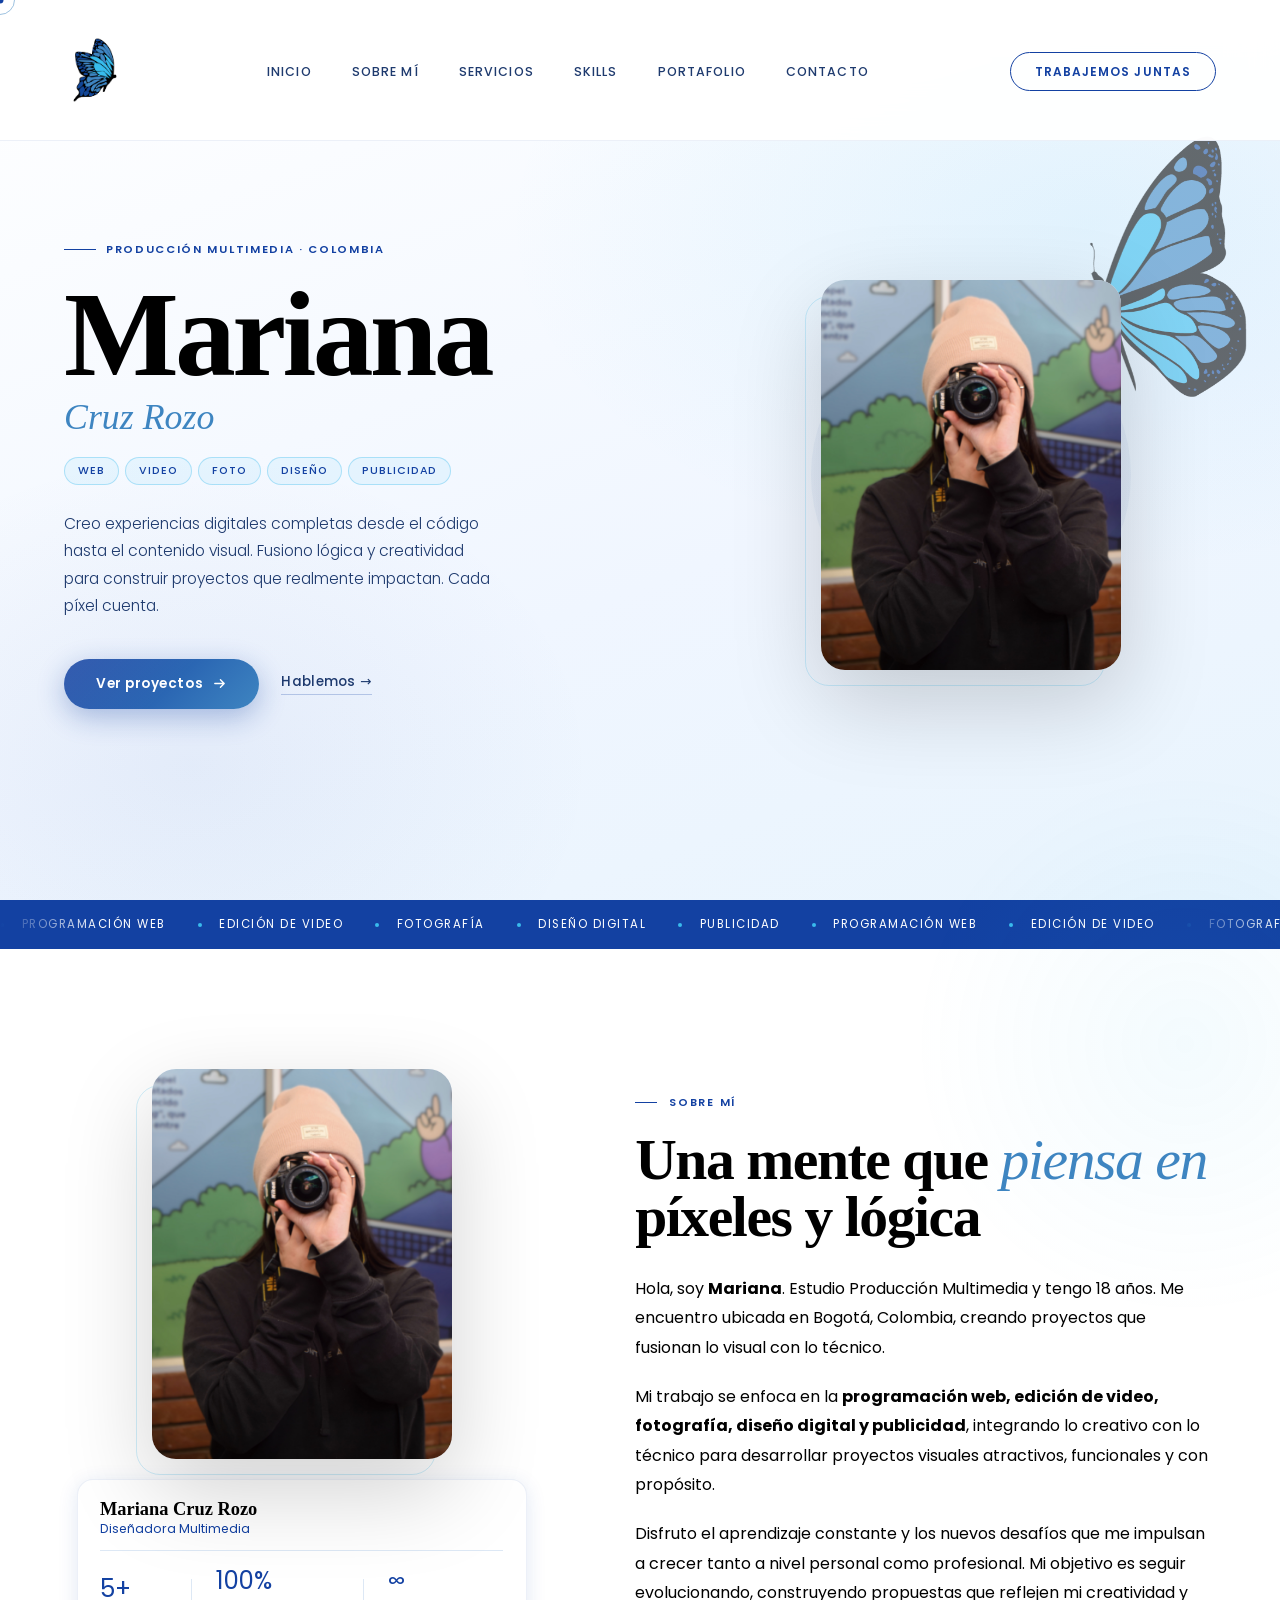
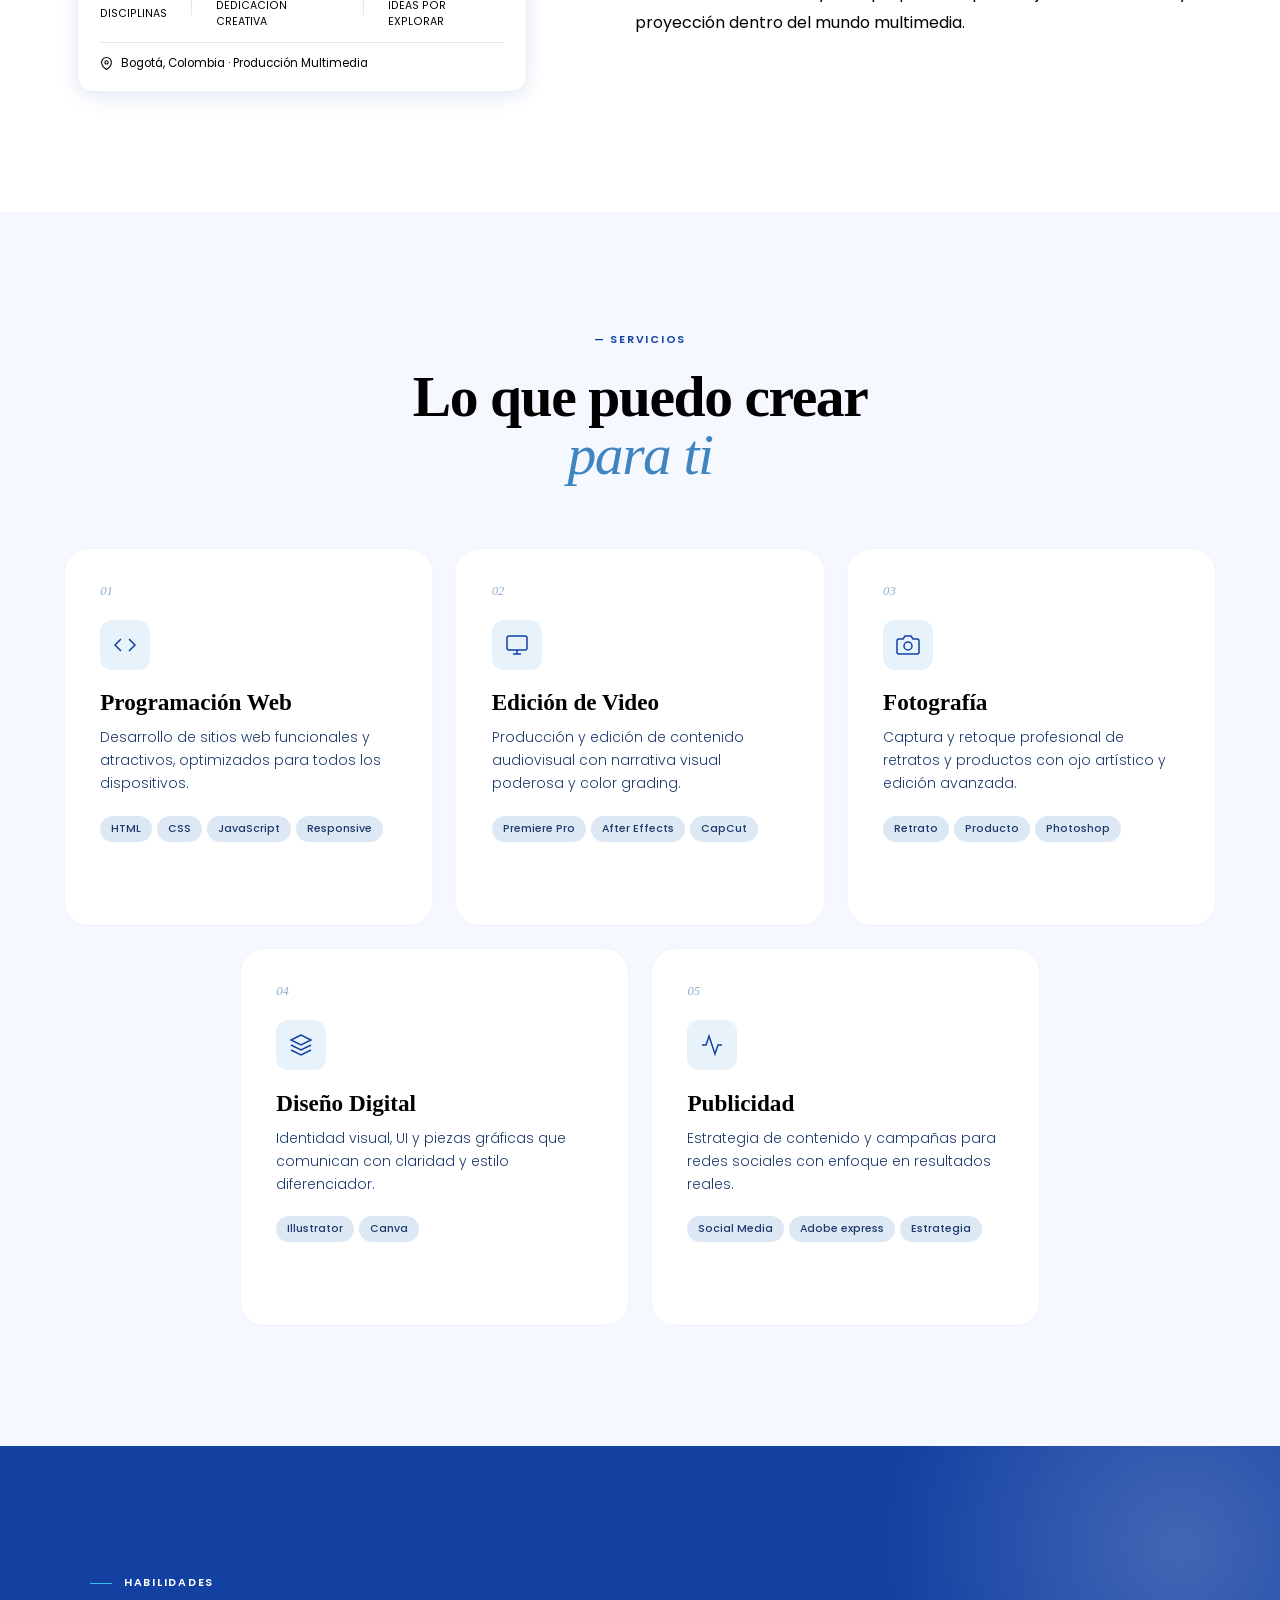
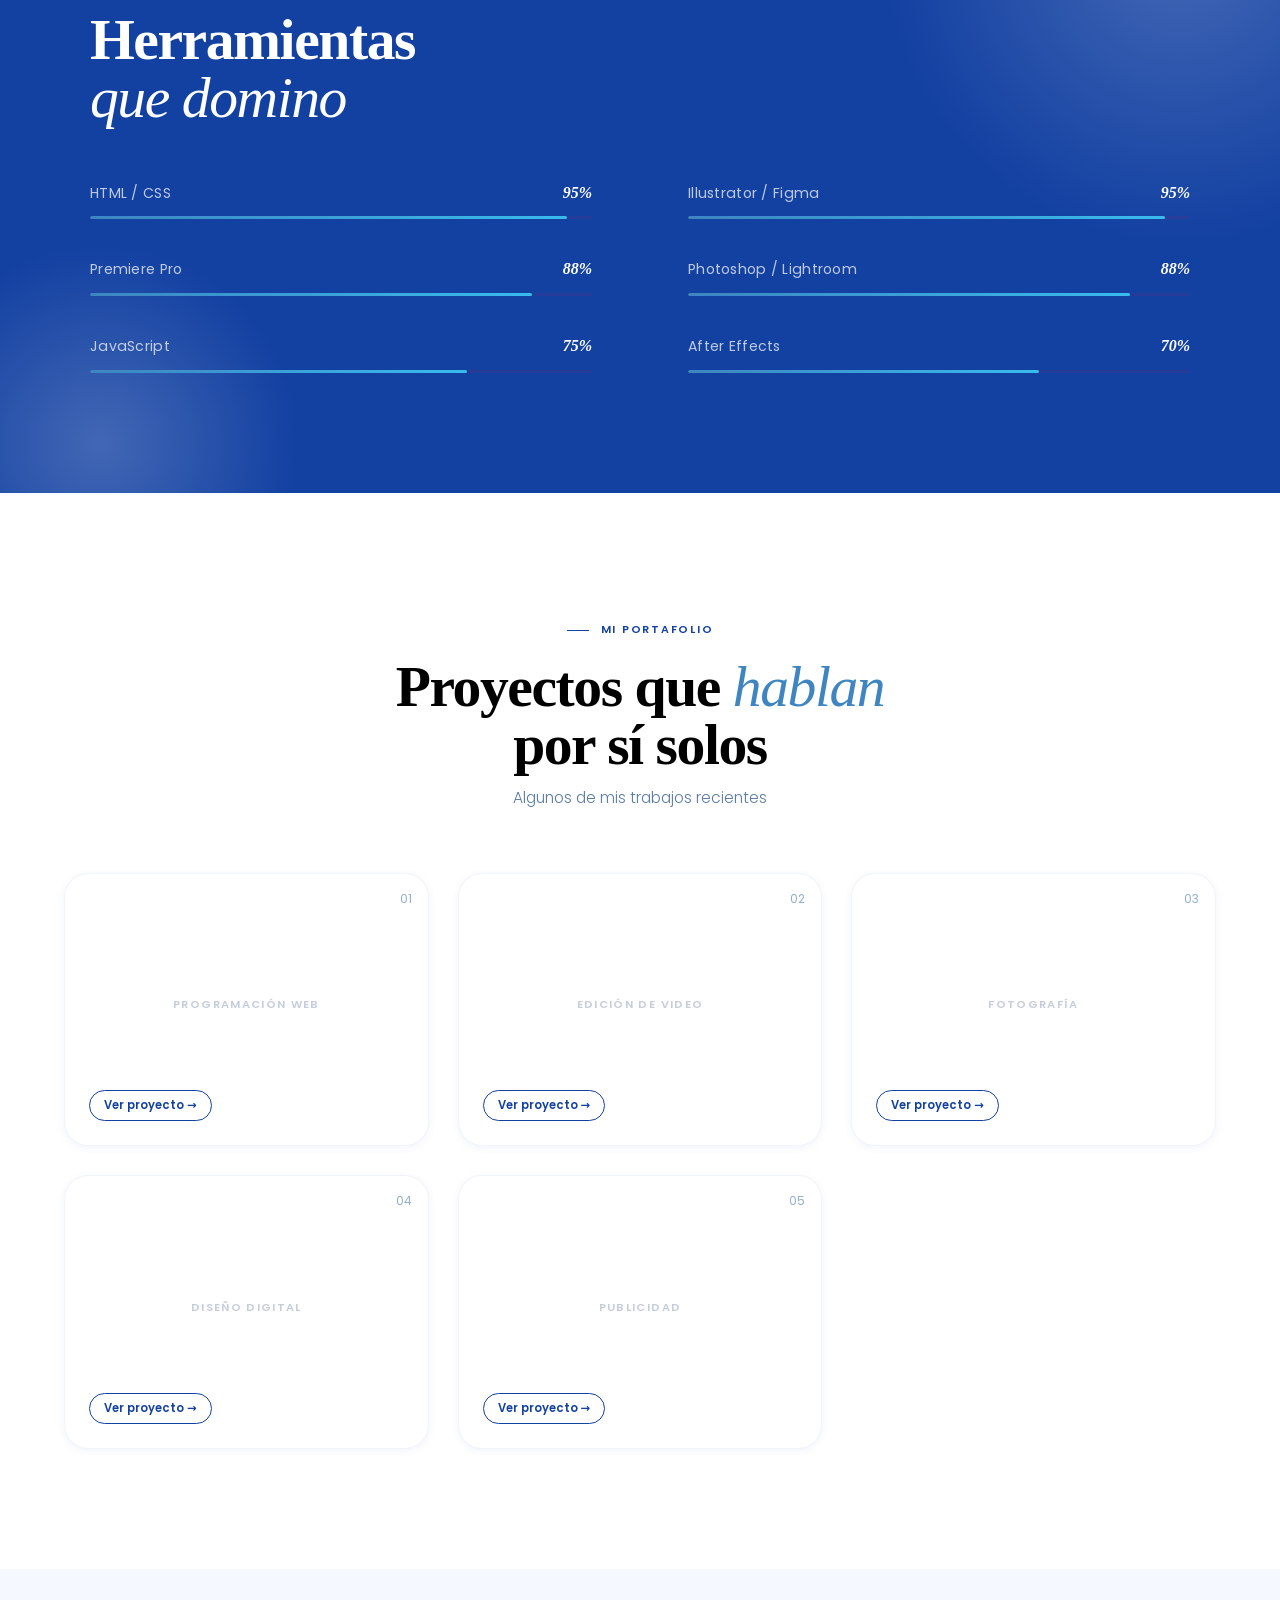
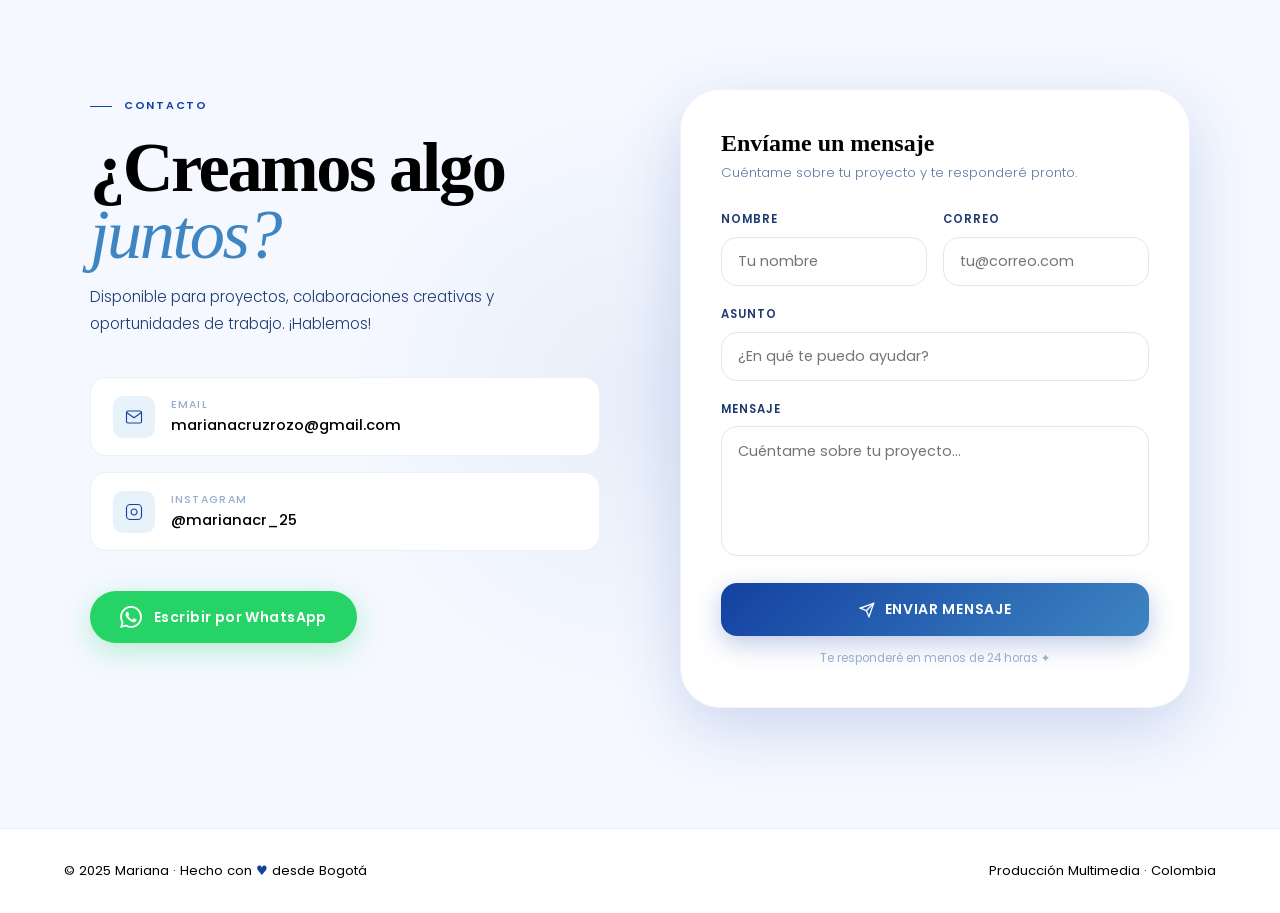
==== index.html @ 56655536 "subir mi codigo de portafolio a github" ====
<!DOCTYPE html>
<html lang="es">

<head>
    <meta charset="UTF-8" />
    <meta name="viewport" content="width=device-width, initial-scale=1.0" />
    <title>Mariana Cruz · Diseñadora Multimedia</title>
    <meta name="description" content="Portafolio profesional de Mariana Cruz — Diseñadora Multimedia en Bogotá." />
    <link
        href="https://fonts.googleapis.com/css2?family=Poppins:ital,wght@0,300;0,400;0,500;0,600;0,700;1,300;1,400&display=swap"
        rel="stylesheet" />
    <link rel="stylesheet" href="style.css">
</head>

<body>

    <div class="cur-dot" id="cursorDot"></div>
    <div class="cur-ring" id="cursorRing"></div>

    <!-- ================================================================
     NAVEGACIÓN
     ================================================================ -->
    <nav class="nav" id="mainNav">
        <img src="img/logo arriba.png" alt="Mariana Cruz" class="logo"
            style=" animation: float 4s ease-in-out infinite;">
        <ul class="nav-links">
            <li><a href="#inicio">Inicio</a></li>
            <li><a href="#sobre">Sobre mí</a></li>
            <li><a href="#servicios">Servicios</a></li>
            <li><a href="#habilidades">Skills</a></li>
            <li><a href="#portafolio">Portafolio</a></li>
            <li><a href="#contacto">Contacto</a></li>
        </ul>
        <div class="nav-cta">
            <a href="#contacto" class="btn-nav">Trabajemos juntas</a>
        </div>
        <div class="nav-hamburger" id="hamburger">
            <span></span><span></span><span></span>
        </div>
    </nav>
    <nav class="nav-mobile" id="navMobile">
        <a href="#inicio" onclick="closeMobile()">Inicio</a>
        <a href="#sobre" onclick="closeMobile()">Sobre mí</a>
        <a href="#servicios" onclick="closeMobile()">Servicios</a>
        <a href="#habilidades" onclick="closeMobile()">Skills</a>
        <a href="#portafolio" onclick="closeMobile()">Portafolio</a>
        <a href="#contacto" onclick="closeMobile()">Contacto</a>
    </nav>

    <!-- ================================================================
     HERO
     ================================================================ -->
    <section class="hero" id="inicio">

        <div class="hero-content">
            <div class="eyebrow">
                <span class="eyebrow-dash"></span>
                <span class="eyebrow-text">Producción Multimedia · Colombia</span>
            </div>
            <h1 class="hero-name">Mariana</h1>
            <span class="hero-name-sub">Cruz Rozo</span>
            <div class="hero-tags">
                <span class="hero-tag">Web</span>
                <span class="hero-tag">Video</span>
                <span class="hero-tag">Foto</span>
                <span class="hero-tag">Diseño</span>
                <span class="hero-tag">Publicidad</span>
            </div>

            <p class="hero-sub">Creo experiencias digitales completas desde el código hasta el contenido visual. Fusiono
                lógica y creatividad para construir proyectos que realmente impactan. Cada píxel
                cuenta.</p>
            <div class="hero-actions">
                <a href="#portafolio" class="btn-primary">
                    Ver proyectos
                    <svg width="15" height="15" viewBox="0 0 16 16" fill="none">
                        <path d="M3 8h10M9 4l4 4-4 4" stroke="currentColor" stroke-width="1.5" stroke-linecap="round"
                            stroke-linejoin="round" />
                    </svg>
                </a>
                <a href="#contacto" class="btn-ghost">Hablemos →</a>
            </div>
        </div>
        <!-- IMAGEN -->
        <div class="about-left">
            <div class="about-img-wrap">

                <div class="about-img-box">
                    <img src="img/Foto perfil.JPG" alt="Mariana Cruz">
                </div>

                <div class="about-img-frame"></div>

            </div>
        </div>

    </section>


    </section>

    <!-- MARQUEE -->
    <div class="mq">
        <div class="mq-track">
            <div class="mq-item"><span class="mq-dot"></span>Programación Web</div>
            <div class="mq-item"><span class="mq-dot"></span>Edición de Video</div>
            <div class="mq-item"><span class="mq-dot"></span>Fotografía</div>
            <div class="mq-item"><span class="mq-dot"></span>Diseño Digital</div>
            <div class="mq-item"><span class="mq-dot"></span>Publicidad</div>
            <div class="mq-item"><span class="mq-dot"></span>Programación Web</div>
            <div class="mq-item"><span class="mq-dot"></span>Edición de Video</div>
            <div class="mq-item"><span class="mq-dot"></span>Fotografía</div>
            <div class="mq-item"><span class="mq-dot"></span>Diseño Digital</div>
            <div class="mq-item"><span class="mq-dot"></span>Publicidad</div>
            <div class="mq-item"><span class="mq-dot"></span>Programación Web</div>
            <div class="mq-item"><span class="mq-dot"></span>Edición de Video</div>
            <div class="mq-item"><span class="mq-dot"></span>Fotografía</div>
            <div class="mq-item"><span class="mq-dot"></span>Diseño Digital</div>
            <div class="mq-item"><span class="mq-dot"></span>Publicidad</div>
        </div>
    </div>

    <!-- ================================================================
     SOBRE MÍ
     ================================================================ -->
    <section class="about" id="sobre">
        <div class="about-grid">
            <!-- Izquierda: imagen + tarjeta info -->
            <div class="about-left reveal">
                <div class="about-img-wrap">
                    <div class="about-img-box">
                        <img src="img/Foto perfil.JPG" alt="Mariana Cruz">
                        <div class="about-img-ph">
                            <svg viewBox="0 0 24 24" fill="none" stroke="#1341A2" stroke-width="1.2" width="36"
                                height="36">
                                <path d="M20 21v-2a4 4 0 0 0-4-4H8a4 4 0 0 0-4 4v2" />
                                <circle cx="12" cy="7" r="4" />
                            </svg>

                        </div>
                    </div>
                    <div class="about-img-frame"></div>
                </div>

                <!-- Info bajo la imagen -->
                <div class="about-img-meta">
                    <div class="about-img-meta-name">Mariana Cruz Rozo</div>
                    <div class="about-img-meta-role">Diseñadora Multimedia</div>

                    <div class="about-img-meta-row">
                        <div class="about-meta-item">
                            <span class="about-meta-num">5+</span>
                            <span class="about-meta-lbl">Disciplinas</span>
                        </div>

                        <div class="about-meta-sep"></div>

                        <div class="about-meta-item">
                            <span class="about-meta-num">100%</span>
                            <span class="about-meta-lbl">dedicacion Creativa</span>
                        </div>

                        <div class="about-meta-sep"></div>

                        <div class="about-meta-item">
                            <span class="about-meta-num">∞</span>
                            <span class="about-meta-lbl">Ideas por explorar</span>
                        </div>
                    </div>

                    <div class="about-location">
                        <svg width="13" height="13" viewBox="0 0 24 24" fill="none" stroke="currentColor"
                            stroke-width="2">
                            <path d="M21 10c0 7-9 13-9 13s-9-6-9-13a9 9 0 0 1 18 0z" />
                            <circle cx="12" cy="10" r="3" />
                        </svg>
                        Bogotá, Colombia · Producción Multimedia
                    </div>
                </div>
            </div>

            <!-- Derecha: texto -->
            <div class="about-right">
                <div class="sec-label reveal">Sobre mí</div>

                <h2 class="sec-title reveal" style="margin-bottom:1.75rem">
                    Una mente que <em>piensa en</em><br /> píxeles y lógica
                </h2>

                <div class="about-text">
                    <p class="reveal reveal-d1">
                        Hola, soy <strong>Mariana</strong>. Estudio Producción Multimedia y tengo 18 años.
                        Me encuentro ubicada en Bogotá, Colombia, creando proyectos que fusionan lo visual con lo
                        técnico.
                    </p>

                    <p class="reveal reveal-d2">
                        Mi trabajo se enfoca en la <strong>programación web, edición de video,
                            fotografía, diseño digital y publicidad</strong>, integrando lo creativo con lo técnico
                        para desarrollar proyectos visuales atractivos, funcionales y con propósito.
                    </p>

                    <p class="reveal reveal-d3">
                        Disfruto el aprendizaje constante y los nuevos desafíos que me impulsan
                        a crecer tanto a nivel personal como profesional. Mi objetivo es seguir evolucionando,
                        construyendo propuestas que reflejen mi creatividad y proyección dentro del mundo multimedia.
                    </p>
                </div>
    </section>
    <!-- ================================================================
     SERVICIOS
     ================================================================ -->
    <section class="services" id="servicios">
        <div class="services-inner">
            <div class="services-header reveal">
                <div class="sec-label">— Servicios</div>
                <h2 class="sec-title">Lo que puedo crear<br /><em>para ti</em></h2>
            </div>
            <div class="services-grid">
                <div class="svc-card reveal">
                    <div class="svc-num">01</div>
                    <div class="svc-icon">
                        <svg width="24" height="24" viewBox="0 0 24 24" fill="none" stroke="currentColor"
                            stroke-width="1.5">
                            <polyline points="16 18 22 12 16 6" />
                            <polyline points="8 6 2 12 8 18" />
                        </svg>
                    </div>
                    <h3>Programación Web</h3>
                    <p>Desarrollo de sitios web funcionales y atractivos, optimizados para todos los dispositivos.</p>
                    <div class="svc-chips"><span class="svc-chip">HTML</span><span class="svc-chip">CSS</span><span
                            class="svc-chip">JavaScript</span><span class="svc-chip">Responsive</span></div>
                    <div class="svc-arrow">→</div>
                </div>
                <div class="svc-card reveal reveal-d1">
                    <div class="svc-num">02</div>
                    <div class="svc-icon">
                        <svg width="24" height="24" viewBox="0 0 24 24" fill="none" stroke="currentColor"
                            stroke-width="1.5">
                            <rect x="2" y="3" width="20" height="14" rx="2" />
                            <path d="M8 21h8M12 17v4" />
                        </svg>
                    </div>
                    <h3>Edición de Video</h3>
                    <p>Producción y edición de contenido audiovisual con narrativa visual poderosa y color grading.</p>
                    <div class="svc-chips"><span class="svc-chip">Premiere Pro</span><span class="svc-chip">After
                            Effects</span><span class="svc-chip">CapCut</span></div>
                    <div class="svc-arrow">→</div>
                </div>
                <div class="svc-card reveal reveal-d2">
                    <div class="svc-num">03</div>
                    <div class="svc-icon">
                        <svg width="24" height="24" viewBox="0 0 24 24" fill="none" stroke="currentColor"
                            stroke-width="1.5">
                            <path
                                d="M23 19a2 2 0 0 1-2 2H3a2 2 0 0 1-2-2V8a2 2 0 0 1 2-2h4l2-3h6l2 3h4a2 2 0 0 1 2 2z" />
                            <circle cx="12" cy="13" r="4" />
                        </svg>
                    </div>
                    <h3>Fotografía</h3>
                    <p>Captura y retoque profesional de retratos y productos con ojo artístico y edición avanzada.</p>
                    <div class="svc-chips"><span class="svc-chip">Retrato</span><span
                            class="svc-chip">Producto</span><span class="svc-chip">Photoshop</span></div>
                    <div class="svc-arrow">→</div>
                </div>
            </div>
            <div class="svc-row2">
                <div class="svc-card reveal">
                    <div class="svc-num">04</div>
                    <div class="svc-icon">
                        <svg width="24" height="24" viewBox="0 0 24 24" fill="none" stroke="currentColor"
                            stroke-width="1.5">
                            <path d="M12 2L2 7l10 5 10-5-10-5zM2 17l10 5 10-5M2 12l10 5 10-5" />
                        </svg>
                    </div>
                    <h3>Diseño Digital</h3>
                    <p>Identidad visual, UI y piezas gráficas que comunican con claridad y estilo diferenciador.</p>
                    <div class="svc-chips"><span class="svc-chip">Illustrator</span><span class="svc-chip">Canva</span>
                    </div>
                    <div class="svc-arrow">→</div>
                </div>
                <div class="svc-card reveal reveal-d1">
                    <div class="svc-num">05</div>
                    <div class="svc-icon">
                        <svg width="24" height="24" viewBox="0 0 24 24" fill="none" stroke="currentColor"
                            stroke-width="1.5">
                            <path d="M22 12h-4l-3 9L9 3l-3 9H2" />
                        </svg>
                    </div>
                    <h3>Publicidad</h3>
                    <p>Estrategia de contenido y campañas para redes sociales con enfoque en resultados reales.</p>
                    <div class="svc-chips"><span class="svc-chip">Social Media</span><span class="svc-chip">Adobe
                            express</span><span class="svc-chip">Estrategia</span></div>
                    <div class="svc-arrow">→</div>
                </div>
            </div>
        </div>
    </section>

    <!-- ================================================================
     HABILIDADES
     ================================================================ -->
    <section class="skills" id="habilidades">
        <div class="skills-inner">
            <div class="sec-label reveal">Habilidades</div>
            <h2 class="sec-title reveal">Herramientas<br /><em>que domino</em></h2>
            <div class="skills-grid">
                <div class="sk-item reveal">
                    <div class="sk-row"><span class="sk-name">HTML / CSS</span><span class="sk-pct">95%</span></div>
                    <div class="sk-bar">
                        <div class="sk-fill" style="--p:95%"></div>
                    </div>
                </div>
                <div class="sk-item reveal reveal-d1">
                    <div class="sk-row"><span class="sk-name">Illustrator / Figma</span><span class="sk-pct">95%</span>
                    </div>
                    <div class="sk-bar">
                        <div class="sk-fill" style="--p:95%"></div>
                    </div>
                </div>
                <div class="sk-item reveal">
                    <div class="sk-row"><span class="sk-name">Premiere Pro</span><span class="sk-pct">88%</span></div>
                    <div class="sk-bar">
                        <div class="sk-fill" style="--p:88%"></div>
                    </div>
                </div>
                <div class="sk-item reveal reveal-d1">
                    <div class="sk-row"><span class="sk-name">Photoshop / Lightroom</span><span
                            class="sk-pct">88%</span></div>
                    <div class="sk-bar">
                        <div class="sk-fill" style="--p:88%"></div>
                    </div>
                </div>
                <div class="sk-item reveal">
                    <div class="sk-row"><span class="sk-name">JavaScript</span><span class="sk-pct">75%</span></div>
                    <div class="sk-bar">
                        <div class="sk-fill" style="--p:75%"></div>
                    </div>
                </div>
                <div class="sk-item reveal reveal-d1">
                    <div class="sk-row"><span class="sk-name">After Effects</span><span class="sk-pct">70%</span></div>
                    <div class="sk-bar">
                        <div class="sk-fill" style="--p:70%"></div>
                    </div>
                </div>
            </div>
        </div>
    </section>

    <!-- ================================================================
     PORTAFOLIO
     ================================================================ -->
    <section class="portfolio" id="portafolio">
        <div class="port-header reveal">
            <div class="sec-label">Mi Portafolio</div>
            <h2 class="sec-title">Proyectos que <em>hablan</em><br />por sí solos</h2>
            <p class="port-subtitle">Algunos de mis trabajos recientes</p>
        </div>



        <div class="port-grid">

            <!-- Proyecto -->
            <div class="proj-card" data-cat="web">
                <div class="proj-bg">
                    <div class="proj-bg-ph" style="background:linear-gradient(135deg,#ffffff)">
                        <span class="proj-cat">Programación Web</span>
                    </div>
                </div>

                <div class="proj-content">

                    <a href="proyecto_1.html" class="proj-btn">Ver proyecto →</a>
                </div>

                <span class="proj-num">01</span>
            </div>

            <!-- Proyecto -->
            <div class="proj-card" data-cat="video">
                <div class="proj-bg">
                    <div class="proj-bg-ph" style="background:linear-gradient(135deg,#ffffff)">
                        <span class="proj-cat">Edición de Video</span>
                    </div>
                </div>

                <div class="proj-content">

                    <a href="proyecto_2.html" class="proj-btn">Ver proyecto →</a>
                </div>

                <span class="proj-num">02</span>
            </div>

            <!-- Proyecto -->
            <div class="proj-card" data-cat="foto">
                <div class="proj-bg">
                    <div class="proj-bg-ph" style="background:linear-gradient(135deg,#ffffff)">
                        <span class="proj-cat">Fotografía</span>
                    </div>
                </div>

                <div class="proj-content">

                    <a href="proyecto_3.html" class="proj-btn">Ver proyecto →</a>
                </div>

                <span class="proj-num">03</span>
            </div>

            <!-- Proyecto -->
            <div class="proj-card" data-cat="diseño">
                <div class="proj-bg">
                    <div class="proj-bg-ph" style="background:linear-gradient(135deg,#ffffff)">
                        <span class="proj-cat">Diseño Digital</span>
                    </div>
                </div>

                <div class="proj-content">

                    <a href="proyecto_4.html" class="proj-btn">Ver proyecto →</a>
                </div>

                <span class="proj-num">04</span>
            </div>

            <!-- Proyecto -->
            <div class="proj-card" data-cat="pub">
                <div class="proj-bg">
                    <div class="proj-bg-ph" style="background:linear-gradient(135deg,#ffffff)">
                        <span class="proj-cat">Publicidad</span>
                    </div>
                </div>

                <div class="proj-content">

                    <a href="proyecto_5.html" class="proj-btn">Ver proyecto →</a>
                </div>

                <span class="proj-num">05</span>
            </div>

        </div>
    </section>

    <!-- ================================================================
     CONTACTO
     ================================================================ -->
    <section class="contact" id="contacto">
        <div class="contact-grid">
            <!-- Izquierda -->
            <div class="contact-left">
                <div class="sec-label reveal"> Contacto</div>
                <h2 class="contact-title reveal">¿Creamos algo<br /><em>juntos?</em></h2>
                <p class="contact-sub reveal">Disponible para proyectos, colaboraciones creativas y
                    oportunidades de trabajo. ¡Hablemos!</p>
                <div class="contact-items reveal">
                    <a href="mailto:marianacruzrozo@email.com" class="c-item">
                        <div class="c-icon">
                            <svg width="18" height="18" viewBox="0 0 24 24" fill="none" stroke="currentColor"
                                stroke-width="1.5">
                                <path d="M4 4h16c1.1 0 2 .9 2 2v12c0 1.1-.9 2-2 2H4c-1.1 0-2-.9-2-2V6c0-1.1.9-2 2-2z" />
                                <polyline points="22,6 12,13 2,6" />
                            </svg>
                        </div>
                        <div>
                            <span class="c-type">Email</span>
                            <span class="c-val">marianacruzrozo@gmail.com</span>
                        </div>
                        <div class="c-arrow">↗</div>
                    </a>
                    <a href="https://instagram.com/marianacr_25" target="_blank" rel="noopener" class="c-item">
                        <div class="c-icon">
                            <svg width="18" height="18" viewBox="0 0 24 24" fill="none" stroke="currentColor"
                                stroke-width="1.5">
                                <rect x="2" y="2" width="20" height="20" rx="5" />
                                <path d="M16 11.37A4 4 0 1 1 12.63 8 4 4 0 0 1 16 11.37z" />
                                <line x1="17.5" y1="6.5" x2="17.51" y2="6.5" />
                            </svg>
                        </div>
                        <div>
                            <span class="c-type">Instagram</span>
                            <span class="c-val">@marianacr_25</span>
                        </div>
                        <div class="c-arrow">↗</div>
                    </a>
                </div>
                <!-- WhatsApp CTA -->
                <a href="https://wa.me/573138049847?text=Hola%20Mariana%2C%20me%20gustar%C3%ADa%20trabajar%20contigo%20%F0%9F%8C%9F"
                    target="_blank" rel="noopener" class="btn-wa reveal">
                    <svg width="22" height="22" viewBox="0 0 24 24" fill="currentColor">
                        <path
                            d="M17.472 14.382c-.297-.149-1.758-.867-2.03-.967-.273-.099-.471-.148-.67.15-.197.297-.767.966-.94 1.164-.173.199-.347.223-.644.075-.297-.15-1.255-.463-2.39-1.475-.883-.788-1.48-1.761-1.653-2.059-.173-.297-.018-.458.13-.606.134-.133.298-.347.446-.52.149-.174.198-.298.298-.497.099-.198.05-.371-.025-.52-.075-.149-.669-1.612-.916-2.207-.242-.579-.487-.5-.669-.51-.173-.008-.371-.01-.57-.01-.198 0-.52.074-.792.372-.272.297-1.04 1.016-1.04 2.479 0 1.462 1.065 2.875 1.213 3.074.149.198 2.096 3.2 5.077 4.487.709.306 1.262.489 1.694.625.712.227 1.36.195 1.871.118.571-.085 1.758-.719 2.006-1.413.248-.694.248-1.289.173-1.413-.074-.124-.272-.198-.57-.347m-5.421 7.403h-.004a9.87 9.87 0 0 1-5.031-1.378l-.361-.214-3.741.982.998-3.648-.235-.374a9.86 9.86 0 0 1-1.51-5.26c.001-5.45 4.436-9.884 9.888-9.884 2.64 0 5.122 1.03 6.988 2.898a9.825 9.825 0 0 1 2.893 6.994c-.003 5.45-4.437 9.884-9.885 9.884m8.413-18.297A11.815 11.815 0 0 0 12.05 0C5.495 0 .16 5.335.157 11.892c0 2.096.547 4.142 1.588 5.945L.057 24l6.305-1.654a11.882 11.882 0 0 0 5.683 1.448h.005c6.554 0 11.89-5.335 11.893-11.893a11.821 11.821 0 0 0-3.48-8.413z" />
                    </svg>
                    Escribir por WhatsApp
                </a>
            </div>

            <!-- Derecha: formulario -->
            <div class="contact-form-wrap reveal reveal-d2">
                <div class="form-title">Envíame un mensaje</div>
                <div class="form-sub">Cuéntame sobre tu proyecto y te responderé pronto.</div>
                <form id="contactForm" onsubmit="handleForm(event)">
                    <div class="form-row">
                        <div class="form-group">
                            <label for="fname">Nombre</label>
                            <input type="text" id="fname" name="nombre" placeholder="Tu nombre" required />
                        </div>
                        <div class="form-group">
                            <label for="femail">Correo</label>
                            <input type="email" id="femail" name="correo" placeholder="tu@correo.com" required />
                        </div>
                    </div>
                    <div class="form-group">
                        <label for="fsubject">Asunto</label>
                        <input type="text" id="fsubject" name="asunto" placeholder="¿En qué te puedo ayudar?" />
                    </div>
                    <div class="form-group">
                        <label for="fmsg">Mensaje</label>
                        <textarea id="fmsg" name="mensaje" placeholder="Cuéntame sobre tu proyecto…"
                            required></textarea>
                    </div>
                    <button type="submit" class="btn-submit">
                        <svg width="16" height="16" viewBox="0 0 24 24" fill="none" stroke="currentColor"
                            stroke-width="2">
                            <line x1="22" y1="2" x2="11" y2="13" />
                            <polygon points="22 2 15 22 11 13 2 9 22 2" />
                        </svg>
                        Enviar mensaje
                    </button>
                    <p class="form-note" id="formNote">Te responderé en menos de 24 horas ✦</p>
                </form>
            </div>
        </div>
    </section>

    <!-- ================================================================
     FOOTER
     ================================================================ -->
    <footer class="footer">
        <p>© 2025 Mariana · Hecho con <span class="heart">♥</span> desde Bogotá</p>
        <p class="footer-note">Producción Multimedia · Colombia</p>
    </footer>


    <!-- ================================================================
     JAVASCRIPT
     ================================================================ -->
    <script>
        /* ── Cursor ── */
        const dot = document.getElementById('cursorDot');
        const ring = document.getElementById('cursorRing');
        document.addEventListener('mousemove', e => {
            dot.style.left = e.clientX + 'px';
            dot.style.top = e.clientY + 'px';
            ring.style.left = e.clientX + 'px';
            ring.style.top = e.clientY + 'px';
        });

        /* ── Nav scroll ── */
        const nav = document.getElementById('mainNav');
        window.addEventListener('scroll', () => {
            nav.classList.toggle('scrolled', window.scrollY > 40);
        });

        /* ── Hamburger ── */
        const hamburger = document.getElementById('hamburger');
        const navMobile = document.getElementById('navMobile');
        hamburger.addEventListener('click', () => {
            hamburger.classList.toggle('open');
            navMobile.classList.toggle('open');
        });
        function closeMobile() {
            hamburger.classList.remove('open');
            navMobile.classList.remove('open');
        }

        /* ── Scroll reveal ── */
        const revealEls = document.querySelectorAll('.reveal');
        const revealObs = new IntersectionObserver(entries => {
            entries.forEach(e => {
                if (e.isIntersecting) { e.target.classList.add('visible'); revealObs.unobserve(e.target); }
            });
        }, { threshold: 0.1, rootMargin: '0px 0px -36px 0px' });
        revealEls.forEach(el => revealObs.observe(el));

        /* ── Filtros portafolio ── */
        document.querySelectorAll('.f-btn').forEach(btn => {
            btn.addEventListener('click', () => {
                document.querySelectorAll('.f-btn').forEach(b => b.classList.remove('active'));
                btn.classList.add('active');
                const filter = btn.dataset.filter;
                document.querySelectorAll('.proj-card').forEach(card => {
                    const show = filter === 'all' || card.dataset.cat === filter;
                    card.style.display = show ? '' : 'none';
                    if (show) {
                        card.style.animation = 'none';
                        void card.offsetWidth;
                        card.style.animation = '';
                    }
                });
            });
        });

        /* ── Modal de proyectos ── */
        const backdrop = document.getElementById('modalBackdrop');
        const modal = document.getElementById('projModal');
        const mClose = document.getElementById('modalClose');
        const mCloseBtn = document.getElementById('modalCloseBtn');

        function openModal(card) {
            document.getElementById('modalCat').textContent = card.dataset.category || '';
            document.getElementById('modalTitle').textContent = card.dataset.title || '';
            document.getElementById('modalDesc').textContent = card.dataset.desc || '';
            // Chips
            const chipsEl = document.getElementById('modalChips');
            chipsEl.innerHTML = '';
            (card.dataset.chips || '').split(',').forEach(chip => {
                const s = document.createElement('span');
                s.className = 'modal-chip';
                s.textContent = chip.trim();
                chipsEl.appendChild(s);
            });
            backdrop.classList.add('open');
            modal.classList.add('open');
            document.body.style.overflow = 'hidden';
        }

        function closeModal() {
            backdrop.classList.remove('open');
            modal.classList.remove('open');
            document.body.style.overflow = '';
        }

        document.querySelectorAll('.proj-btn').forEach(btn => {
            btn.addEventListener('click', e => {
                e.stopPropagation();
                openModal(btn.closest('.proj-card'));
            });
        });
        document.querySelectorAll('.proj-card').forEach(card => {
            card.addEventListener('click', () => openModal(card));
        });
        mClose.addEventListener('click', closeModal);
        mCloseBtn.addEventListener('click', closeModal);
        backdrop.addEventListener('click', closeModal);
        document.addEventListener('keydown', e => { if (e.key === 'Escape') closeModal(); });

        /* ── Formulario ── */
        function handleForm(e) {
            e.preventDefault();
            const note = document.getElementById('formNote');
            const btn = e.target.querySelector('.btn-submit');
            btn.textContent = '¡Enviando…';
            setTimeout(() => {
                btn.textContent = '¡Mensaje enviado! ✓';
                note.textContent = '¡Gracias! Te responderé muy pronto 🎉';
                note.style.color = '#4CAF50';
                e.target.reset();
                setTimeout(() => {
                    btn.innerHTML = '<svg width="16" height="16" viewBox="0 0 24 24" fill="none" stroke="currentColor" stroke-width="2"><line x1="22" y1="2" x2="11" y2="13"/><polygon points="22 2 15 22 11 13 2 9 22 2"/></svg> Enviar mensaje';
                    note.textContent = 'Te responderé en menos de 24 horas ✦';
                    note.style.color = '';
                }, 4000);
            }, 1200);
        }
    </script>
</body>

</html>
---- style.css ----
@font-face {
    font-family: 'Bentoga';
    src: url('https://fonts.cdnfonts.com/css/bentoga') format('truetype');
    font-weight: normal;
    font-style: normal;
}

:root {
    /* ── Nueva paleta azul ── */
    --wine: #1341A2;
    --wine-hover: #3E85C1;
    --wine-light: #3E85C1;
    --wine-pale: #E8F2FB;
    --wine-glow: rgba(19, 65, 162, 0.18);

    --cream: #FFFFFF;
    --off-white: #F5F8FF;
    --sand: #DDE8F5;
    --dark: #000000;
    --slate: #0A1628;
    --mid: #1E3A6E;
    --soft: #5A7BA8;
    --muted: #94AECE;
    --white: #FFFFFF;

    /* Alias semánticos azul */
    --blue-dark: #1341A2;
    --blue-mid: #3E85C1;
    --blue-light: #39BBED;

    --grad-wine: linear-gradient(135deg, #1341A2 0%, #3E85C1 100%);
    --grad-cream: linear-gradient(160deg, #FFFFFF 0%, #F0F6FF 60%, #E8F4FD 100%);

    --sh-xs: 0 2px 8px rgba(19, 65, 162, .06);
    --sh-sm: 0 4px 20px rgba(19, 65, 162, .12);
    --sh-md: 0 10px 40px rgba(19, 65, 162, .16);
    --sh-lg: 0 20px 64px rgba(19, 65, 162, .18);
    --sh-xl: 0 32px 90px rgba(0, 0, 0, .18);

    --r-sm: 8px;
    --r-md: 16px;
    --r-lg: 24px;
    --r-xl: 40px;
    --r-full: 100px;

    --font-display: 'Bentoga', 'Cormorant Garamond', Georgia, serif;
    --font-body: 'Poppins', system-ui, sans-serif;

    --ease: cubic-bezier(.25, .46, .45, .94);
    --spring: cubic-bezier(.34, 1.56, .64, 1);
}

/* ── Reset ── */
*,
*::before,
*::after {
    box-sizing: border-box;
    margin: 0;
    padding: 0
}

html {
    scroll-behavior: smooth;
    font-size: 16px
}

body {
    font-family: var(--font-body);
    background: #FFFFFF;
    color: var(--dark);
    overflow-x: hidden;
    cursor: none
}

a {
    text-decoration: none;
    color: inherit
}

ul {
    list-style: none
}

img {
    max-width: 100%;
    display: block
}

button {
    font-family: var(--font-body);
    cursor: pointer;
    border: none;
    background: none
}

/* ── Custom cursor ── */
.cur-dot {
    width: 7px;
    height: 7px;
    background: var(--wine);
    border-radius: 50%;
    position: fixed;
    top: 0;
    left: 0;
    pointer-events: none;
    z-index: 9999;
    transform: translate(-50%, -50%);
    transition: left .06s linear, top .06s linear
}

.cur-ring {
    width: 30px;
    height: 30px;
    border: 1.5px solid var(--wine-light);
    border-radius: 50%;
    position: fixed;
    top: 0;
    left: 0;
    pointer-events: none;
    z-index: 9998;
    transform: translate(-50%, -50%);
    transition: left .18s var(--ease), top .18s var(--ease), width .3s, height .3s, opacity .3s;
    opacity: .5
}

@media(hover:none) {

    .cur-dot,
    .cur-ring {
        display: none
    }

    body {
        cursor: auto
    }
}

/* ================================================================
   NAVEGACIÓN
   ================================================================ */


/* HOVER */
.about-img-box:hover {
    transform: translateY(-10px) scale(1.02);
}


.nav {
    position: fixed;
    top: 0;
    left: 0;
    right: 0;
    z-index: 200;
    display: flex;
    align-items: center;
    justify-content: space-between;
    padding: 20px 5vw;
    background: rgba(255, 255, 255, .95);
    backdrop-filter: blur(24px);
    -webkit-backdrop-filter: blur(24px);
    border-bottom: 1px solid rgba(19, 65, 162, .08);
    transition: padding .3s var(--ease)
}

.nav.scrolled {
    padding: 13px 5vw;
    box-shadow: var(--sh-xs)
}

.nav-logo {
    font-family: var(--font-display);
    font-size: 1.9rem;
    font-weight: 700;
    letter-spacing: -.02em;
    color: var(--wine);
    line-height: 1
}

.nav-logo span {
    font-weight: 300;
    font-style: italic;
    opacity: .75
}

.nav-links {
    display: flex;
    gap: 2.5rem
}

.nav-links a {
    font-size: .78rem;
    font-weight: 500;
    letter-spacing: .09em;
    text-transform: uppercase;
    color: var(--mid);
    position: relative;
    transition: color .3s
}

.nav-links a::after {
    content: '';
    position: absolute;
    bottom: -4px;
    left: 0;
    right: 0;
    height: 1px;
    background: var(--wine);
    transform: scaleX(0);
    transform-origin: left;
    transition: transform .3s var(--ease)
}

.nav-links a:hover {
    color: var(--wine)
}

.nav-links a:hover::after {
    transform: scaleX(1)
}

.btn-nav {
    font-size: .75rem;
    font-weight: 600;
    letter-spacing: .09em;
    text-transform: uppercase;
    color: var(--wine);
    border: 1.5px solid var(--wine);
    padding: 10px 24px;
    border-radius: var(--r-full);
    transition: background .3s, color .3s, transform .2s var(--spring)
}

.btn-nav:hover {
    background: var(--wine);
    color: white;
    transform: translateY(-2px)
}

.nav-hamburger {
    display: none;
    flex-direction: column;
    gap: 5px;
    cursor: pointer;
    padding: 4px
}

.nav-hamburger span {
    display: block;
    width: 24px;
    height: 1.5px;
    background: var(--wine);
    transition: .3s
}

.nav-hamburger.open span:nth-child(1) {
    transform: rotate(45deg) translate(4.5px, 4.5px)
}

.nav-hamburger.open span:nth-child(2) {
    opacity: 0
}

.nav-hamburger.open span:nth-child(3) {
    transform: rotate(-45deg) translate(4.5px, -4.5px)
}

.nav-mobile {
    display: none;
    position: fixed;
    top: 70px;
    left: 0;
    right: 0;
    background: rgba(250, 248, 245, .97);
    backdrop-filter: blur(24px);
    z-index: 190;
    padding: 20px 5vw 28px;
    flex-direction: column;
    gap: 1.5rem;
    border-bottom: 1px solid rgba(19, 65, 162, .1);
    transform: translateY(-20px);
    opacity: 0;
    transition: transform .3s var(--ease), opacity .3s
}

.nav-mobile.open {
    display: flex;
    transform: translateY(0);
    opacity: 1
}

.nav-mobile a {
    font-size: 1.1rem;
    font-weight: 500;
    color: var(--mid);
    letter-spacing: .04em;
    padding: .5rem 0;
    border-bottom: 1px solid var(--sand)
}

.nav-mobile a:last-child {
    border-bottom: none
}

.nav img {
    height: 100px;
    /* ajusta este valor */
    width: 100;
    /* mantiene proporción */
    object-fit: contain;

}

.logo {
    height: 60px;
    width: auto;
}

/* ================================================================
   HERO
   ================================================================ */

/* MARIPOSA */
/* CONTENEDOR */
.hero .about-img-wrap {
    position: relative;
    z-index: 1;
    overflow: visible;
    /* 👈 IMPORTANTE: evita que se corte */
}

/* IMAGEN PRINCIPAL */
.hero .about-img-wrap img {
    position: relative;
    z-index: 2;
    /* 👈 encima de la mariposa */
}

/* MARIPOSA */
.hero .about-img-wrap::before {
    content: '';
    position: absolute;

    width: 300px;
    /* 👈 tamaño grande */
    height: 300px;

    background: url("img/mariposa_foto.png") no-repeat center/contain;

    top: -180px;
    /* 👈 súbela */
    right: -200px;
    /* 👈 muévela hacia afuera */

    z-index: -1;
    /* 👈 detrás */
    animation: float 4s ease-in-out infinite;
}

/* ANIMACIÓN (por si no la tienes) */
@keyframes float {
    0% {
        transform: translateY(0px);
    }

    50% {
        transform: translateY(-10px);
    }

    100% {
        transform: translateY(0px);
    }
}

.hero {
    min-height: 100vh;
    background: var(--grad-cream);
    display: grid;
    grid-template-columns: 1.1fr .9fr;
    align-items: center;
    gap: 4rem;
    padding: 130px 5vw 80px;
    position: relative;
    overflow: hidden
}

.hero::before {
    content: '';
    position: absolute;
    inset: 0;
    background: radial-gradient(ellipse 65% 55% at 85% 25%, rgba(57, 187, 237, .10) 0%, transparent 70%), radial-gradient(ellipse 45% 50% at 15% 85%, rgba(19, 65, 162, .06) 0%, transparent 70%);
    pointer-events: none
}

.hero-line {
    position: absolute;
    top: 0;
    bottom: 0;
    right: 32%;
    width: 1px;
    background: linear-gradient(to bottom, transparent, rgba(57, 187, 237, .18), transparent);
    pointer-events: none
}

/* Eyebrow */
.eyebrow {
    display: flex;
    align-items: center;
    gap: 10px;
    margin-bottom: 1.4rem;
    animation: slideUp .7s .1s var(--ease) both
}

.eyebrow-dash {
    width: 32px;
    height: 1px;
    background: var(--wine)
}

.eyebrow-text {
    font-size: .7rem;
    font-weight: 600;
    letter-spacing: .15em;
    text-transform: uppercase;
    color: var(--wine)
}

/* Nombre */
.hero-name {
    font-family: var(--font-display);
    font-size: clamp(4.5rem, 9.5vw, 9rem);
    font-weight: 700;
    line-height: .88;
    letter-spacing: -.03em;
    color: #000000;
    margin-bottom: .5rem;
    animation: slideUp .8s .15s var(--ease) both
}

.hero-name-sub {
    font-family: var(--font-display);
    font-size: clamp(1.4rem, 2.8vw, 2.4rem);
    font-weight: 300;
    font-style: italic;
    color: var(--blue-mid);
    display: block;
    margin-bottom: 1.2rem;
    animation: slideUp .8s .22s var(--ease) both
}

/* Tags */
.hero-tags {
    display: flex;
    flex-wrap: wrap;
    gap: 6px;
    margin-bottom: 1.6rem;
    animation: slideUp .8s .28s var(--ease) both
}

.hero-tag {
    font-size: .68rem;
    font-weight: 500;
    letter-spacing: .09em;
    text-transform: uppercase;
    color: var(--blue-dark);
    border: 1px solid rgba(57, 187, 237, .35);
    padding: 5px 13px;
    border-radius: var(--r-full);
    background: rgba(57, 187, 237, .08);
    backdrop-filter: blur(6px);
    transition: background .3s, color .3s, border-color .3s
}

.hero-tag:hover {
    background: var(--wine-pale);
    color: var(--wine);
    border-color: var(--blue-mid)
}

/* Tagline */
.hero-tagline {
    font-family: var(--font-display);
    font-size: clamp(1.4rem, 2.4vw, 2rem);
    font-weight: 400;
    line-height: 1.3;
    color: var(--slate);
    margin-bottom: .9rem;
    animation: slideUp .8s .35s var(--ease) both
}

.hero-tagline em {
    font-style: italic;
    color: var(--blue-mid)
}

.hero-sub {
    font-size: .97rem;
    color: var(--mid);
    line-height: 1.75;
    margin-bottom: 2.5rem;
    max-width: 430px;
    font-weight: 300;
    animation: slideUp .8s .42s var(--ease) both
}

/* Botones */
.hero-actions {
    display: flex;
    align-items: center;
    gap: 1.4rem;
    animation: slideUp .8s .5s var(--ease) both
}

.btn-primary {
    display: inline-flex;
    align-items: center;
    gap: 9px;
    background: var(--grad-wine);
    color: white;
    font-weight: 600;
    font-size: .85rem;
    padding: 15px 32px;
    border-radius: var(--r-full);
    letter-spacing: .04em;
    box-shadow: 0 8px 28px rgba(19, 65, 162, .32);
    transition: transform .3s var(--spring), box-shadow .3s;
    position: relative;
    overflow: hidden
}

.btn-primary::before {
    content: '';
    position: absolute;
    inset: 0;
    background: linear-gradient(135deg, rgba(255, 255, 255, .14) 0%, transparent 55%);
    pointer-events: none
}

.btn-primary:hover {
    transform: translateY(-3px);
    box-shadow: 0 14px 38px rgba(19, 65, 162, .42)
}

.btn-ghost {
    font-size: .85rem;
    font-weight: 500;
    color: var(--mid);
    border-bottom: 1px solid rgba(19, 65, 162, .25);
    padding-bottom: 2px;
    letter-spacing: .02em;
    transition: color .3s, border-color .3s
}

.btn-ghost:hover {
    color: var(--wine);
    border-color: var(--wine)
}

/* Visual card */



.hero-visual:hover .hero-frame-bg {
    transform: translate(5px, 5px)
}



.hero-card:hover {
    transform: translateY(-8px) rotate(-1.5deg);
    box-shadow: 0 48px 110px rgba(19, 65, 162, .28)
}




.hero-card-photo img {
    width: 100%;
    height: 100%;
    object-fit: cover;
    transition: transform .7s var(--ease)
}

.hero-card:hover .hero-card-photo img {
    transform: scale(1.06)
}

.hero-card-photo-ph {
    width: 100%;
    height: 100%;
    display: flex;
    flex-direction: column;
    align-items: center;
    justify-content: center;
    gap: .75rem;
    opacity: .3
}

.hero-card-photo-ph svg {
    width: 40px;
    height: 40px
}

.hero-card-photo-ph span {
    font-size: .7rem;
    letter-spacing: .1em;
    text-transform: uppercase;
    color: var(--mid)
}

.avail-badge {
    position: absolute;
    top: -14px;
    right: -18px;
    background: white;
    border-radius: 12px;
    padding: 8px 13px;
    box-shadow: 0 8px 24px rgba(19, 65, 162, .16);
    border: 1px solid rgba(19, 65, 162, .08);
    z-index: 5;
    animation: floatY 3.5s ease-in-out infinite
}

.avail-in {
    display: flex;
    align-items: center;
    gap: 7px;
    font-size: .7rem;
    font-weight: 600;
    color: var(--wine);
    letter-spacing: .06em;
    text-transform: uppercase
}

.avail-dot {
    width: 7px;
    height: 7px;
    background: #4CAF50;
    border-radius: 50%;
    animation: pulseDot 2s ease-in-out infinite
}

@keyframes floatY {

    0%,
    100% {
        transform: translateY(0) rotate(2deg)
    }

    50% {
        transform: translateY(-7px) rotate(2deg)
    }
}

@keyframes pulseDot {

    0%,
    100% {
        opacity: 1;
        transform: scale(1)
    }

    50% {
        opacity: .5;
        transform: scale(.7)
    }
}

@keyframes slideUp {
    from {
        opacity: 0;
        transform: translateY(28px)
    }

    to {
        opacity: 1;
        transform: translateY(0)
    }
}

@keyframes fadeIn {
    from {
        opacity: 0
    }

    to {
        opacity: 1
    }
}

/* ── Hero image decorative elements ── */
.hero .about-left {
    position: relative;
}

.hero .about-left::before {
    content: '';
    position: absolute;
    width: 320px;
    height: 320px;
    border-radius: 50%;
    background: radial-gradient(circle, rgba(57, 187, 237, .13) 0%, rgba(19, 65, 162, .06) 60%, transparent 100%);
    top: 50%;
    left: 50%;
    transform: translate(-50%, -50%);
    pointer-events: none;
    z-index: 0;
}

.hero .about-img-wrap {
    position: relative;
    z-index: 1;
}

/* ── Blue accent tag on hero image ── */
.hero .about-img-wrap::after {
    position: absolute;
    bottom: -12px;
    right: -12px;
    background: white;
    border: 1px solid rgba(57, 187, 237, .25);
    border-radius: 100px;
    padding: 7px 15px;
    font-size: .68rem;
    font-weight: 600;
    letter-spacing: .08em;
    text-transform: uppercase;
    color: var(--blue-dark);
    box-shadow: 0 6px 20px rgba(19, 65, 162, .12);
    z-index: 2;
    animation: floatY 3.5s ease-in-out infinite;

}

/* ================================================================
   MARQUEE
   ================================================================ */
.mq {
    background: linear-gradient(135deg, #1341A2, #1341A2);
    /* 👈 usa los dos colores */
    padding: 1rem 0;
    position: relative;
    overflow: hidden;
    /* importante */
}

.mq::before,
.mq::after {
    content: '';
    position: absolute;
    top: 0;
    bottom: 0;
    width: 100px;
    pointer-events: none;
}

/* IZQUIERDA */
.mq::before {
    left: 0;
    background: linear-gradient(to right, #1341A2, transparent);
}

/* DERECHA */
.mq::after {
    right: 0;
    background: linear-gradient(to right, #1341A2, transparent);
}

.mq-track {
    display: flex;
    gap: 2rem;
    animation: mq 22s linear infinite;
    white-space: nowrap
}

.mq-item {
    display: flex;
    align-items: center;
    gap: 1.1rem;
    flex-shrink: 0;
    font-size: .72rem;
    font-weight: 400;
    letter-spacing: .13em;
    text-transform: uppercase;
    color: rgb(255, 255, 255)
}

.mq-dot {
    width: 4px;
    height: 4px;
    border-radius: 50%;
    background: var(--blue-light);
    flex-shrink: 0
}

@keyframes mq {
    from {
        transform: translateX(0)
    }

    to {
        transform: translateX(-50%)
    }
}

/* ================================================================
   SECCIONES COMUNES
   ================================================================ */
section {
    position: relative
}

.sec-label {
    display: inline-flex;
    align-items: center;
    gap: .75rem;
    font-size: .68rem;
    font-weight: 600;
    letter-spacing: .16em;
    text-transform: uppercase;
    color: var(--wine);
    margin-bottom: 1.25rem
}

.sec-label::before {
    content: '';
    display: inline-block;
    width: 22px;
    height: 1px;
    background: var(--wine)
}

.sec-title {
    font-family: var(--font-display);
    font-size: clamp(2.2rem, 4.5vw, 3.8rem);
    font-weight: 700;
    line-height: 1.0;
    color: var(--dark);
    letter-spacing: -.025em
}

.sec-title em {
    color: var(--blue-mid);
    font-style: italic;
    font-weight: 300
}

.reveal {
    opacity: 0;
    transform: translateY(32px);
    transition: opacity .7s var(--ease), transform .7s var(--ease)
}

.reveal.visible {
    opacity: 1;
    transform: translateY(0)
}

.reveal-d1 {
    transition-delay: .1s
}

.reveal-d2 {
    transition-delay: .2s
}

.reveal-d3 {
    transition-delay: .3s
}

.reveal-d4 {
    transition-delay: .4s
}

/* ================================================================
   SOBRE MÍ
   ================================================================ */
.about {
    padding: 120px 5vw;
    background: #FFFFFF;
    position: relative;
}

.about::before {
    content: '';
    position: absolute;
    top: -180px;
    right: -180px;
    width: 550px;
    height: 550px;
    border-radius: 50%;
    background: radial-gradient(circle, rgba(57, 187, 237, .06) 0%, transparent 70%);
    pointer-events: none;
}

.about-grid {
    display: grid;
    grid-template-columns: .9fr 1.1fr;
    gap: 6rem;
    align-items: start;
    max-width: 1200px;
    margin: 0 auto;
}

/* 🔥 FIX AQUÍ */
.about-left {
    display: flex;
    flex-direction: column;
    align-items: center;
    /* 👈 centra imagen + cuadro */
    gap: 0;
}

.about-img-wrap {
    position: relative;
    width: 300px;
}

.about-img-box {
    width: 300px;
    height: 390px;
    border-radius: 24px;
    overflow: hidden;
    box-shadow: var(--sh-xl);
    background: linear-gradient(145deg, var(--wine-pale), var(--sand));
    transition: transform .5s var(--ease);
}

.about-img-box:hover {
    transform: translateY(-6px) rotate(1deg);
}

.about-img-box img {
    width: 100%;
    height: 100%;
    object-fit: cover;
    transition: transform .7s var(--ease);
}

.about-img-box:hover img {
    transform: scale(1.05);
}

.about-img-ph {
    width: 100%;
    height: 100%;
    display: flex;
    flex-direction: column;
    align-items: center;
    justify-content: center;
    gap: .75rem;
    opacity: .3;
}

.about-img-frame {
    position: absolute;
    width: 100%;
    height: 100%;
    border: 1.5px solid rgba(57, 187, 237, .22);
    border-radius: 24px;
    top: 16px;
    left: -16px;
    z-index: -1;
}

/* 🔥 TARJETA PERFECTAMENTE ALINEADA */
.about-img-meta {
    width: 450px;
    margin-top: 1.25rem;
    align-self: center;
    background: white;
    border-radius: var(--r-md);
    padding: 1.2rem 1.4rem;
    box-shadow: var(--sh-sm);
    border: 1px solid rgba(19, 65, 162, .08);
}

.about-img-meta-name {
    font-family: var(--font-display);
    font-size: 1.15rem;
    font-weight: 700;
    color: var(--dark);
}

.about-img-meta-role {
    font-size: .78rem;
    color: var(--wine);
    margin-bottom: .75rem;
}

.about-img-meta-row {
    display: flex;
    align-items: center;
    gap: 1.5rem;
    padding-top: .75rem;
    border-top: 1px solid var(--sand);
}

.about-meta-item {
    display: flex;
    flex-direction: column;
}

.about-meta-num {
    font-size: 1.5rem;
    color: var(--wine);
}

.about-meta-lbl {
    font-size: .67rem;
    text-transform: uppercase;
}

.about-meta-sep {
    width: 1px;
    height: 36px;
    background: var(--sand);
}

.about-location {
    display: flex;
    align-items: center;
    gap: .5rem;
    font-size: .73rem;
    margin-top: .75rem;
    padding-top: .75rem;
    border-top: 1px solid var(--sand);
}

/* DERECHA */
.about-right {
    padding-top: 1rem;
}

.about-text p {
    line-height: 1.85;
    margin-bottom: 1.2rem;
}

.about-tags {
    display: flex;
    flex-wrap: wrap;
    gap: .55rem;
    margin-top: 1.8rem;
}

.about-tag {
    font-size: .68rem;
    text-transform: uppercase;
    color: var(--blue-dark);
    background: var(--wine-pale);
    padding: 6px 14px;
    border-radius: var(--r-full);
}

.hero .about-img-wrap {
    position: relative;
    z-index: 1;
    overflow: visible;
    /* 👈 IMPORTANTE: evita que se corte */
}

/* IMAGEN PRINCIPAL */
.about-img-wrap img {
    position: relative;
    z-index: 2;
    /* 👈 encima de la mariposa */
}



/* ================================================================
   SERVICIOS
   ================================================================ */
.services {
    padding: 120px 5vw;
    background: var(--off-white)
}

.services-inner {
    max-width: 1200px;
    margin: 0 auto
}

.services-header {
    text-align: center;
    margin-bottom: 4rem
}

.services-header .sec-label {
    justify-content: center;
    display: flex
}

.services-header .sec-label::before {
    display: none
}

.services-grid {
    display: grid;
    grid-template-columns: repeat(3, 1fr);
    gap: 1.4rem
}

/* Cards — todos mismo color base, hover = vino */
.svc-card {
    background: white;
    border-radius: var(--r-lg);
    padding: 2.2rem;
    border: 1px solid rgba(19, 65, 162, .06);
    transition: transform .38s var(--spring), box-shadow .38s, background .38s, border-color .38s, color .38s;
    position: relative;
    overflow: hidden;
    cursor: default;
    group: true
}

.svc-card::after {
    content: '';
    position: absolute;
    top: 0;
    left: 0;
    right: 0;
    height: 2.5px;
    background: var(--grad-wine);
    transform: scaleX(0);
    transform-origin: left;
    transition: transform .45s var(--ease)
}

.svc-card:hover {
    transform: translateY(-8px);
    box-shadow: var(--sh-md);
    background: var(--grad-wine);
    border-color: transparent
}

.svc-card:hover::after {
    transform: scaleX(0)
}

.svc-num {
    font-family: var(--font-display);
    font-size: .8rem;
    font-style: italic;
    color: var(--muted);
    margin-bottom: 1.3rem;
    transition: color .3s
}

.svc-card:hover .svc-num {
    color: rgba(255, 255, 255, .5)
}

.svc-icon {
    width: 50px;
    height: 50px;
    background: var(--wine-pale);
    border-radius: 12px;
    display: flex;
    align-items: center;
    justify-content: center;
    margin-bottom: 1.3rem;
    color: var(--wine);
    transition: background .3s, color .3s, transform .3s var(--spring)
}

.svc-card:hover .svc-icon {
    background: rgba(255, 255, 255, .15);
    color: white;
    transform: scale(1.08) rotate(-4deg)
}

.svc-card h3 {
    font-family: var(--font-display);
    font-size: 1.45rem;
    font-weight: 700;
    color: var(--dark);
    margin-bottom: .65rem;
    line-height: 1.1;
    transition: color .3s
}

.svc-card:hover h3 {
    color: white
}

.svc-card p {
    font-size: .87rem;
    line-height: 1.65;
    color: var(--mid);
    margin-bottom: 1.3rem;
    font-weight: 300;
    transition: color .3s
}

.svc-card:hover p {
    color: rgba(255, 255, 255, .8)
}

.svc-chips {
    display: flex;
    flex-wrap: wrap;
    gap: 5px;
    margin-bottom: 1.4rem
}

.svc-chip {
    font-size: .67rem;
    font-weight: 500;
    padding: 4px 10px;
    border-radius: var(--r-full);
    background: var(--sand);
    color: var(--mid);
    border: 1px solid transparent;
    transition: background .3s, color .3s, border-color .3s
}

.svc-card:hover .svc-chip {
    background: rgba(255, 255, 255, .12);
    color: rgba(255, 255, 255, .85);
    border-color: rgba(255, 255, 255, .18)
}

.svc-arrow {
    font-size: 1rem;
    color: var(--wine);
    opacity: 0;
    transform: translateX(-10px);
    transition: opacity .3s, transform .3s, color .3s
}

.svc-card:hover .svc-arrow {
    opacity: 1;
    transform: translateX(0);
    color: rgba(255, 255, 255, .8)
}

/* Fila de 2 centrada */
.svc-row2 {
    display: grid;
    grid-template-columns: repeat(2, 1fr);
    gap: 1.4rem;
    margin-top: 1.4rem;
    max-width: 800px;
    margin-left: auto;
    margin-right: auto
}

/* ================================================================
   HABILIDADES
   ================================================================ */
.skills {
    padding: 120px 5vw;
    background: #1341A2;
    position: relative;
    overflow: hidden;
}

.skills::before {
    content: '';
    position: absolute;
    top: -200px;
    right: -200px;
    width: 600px;
    height: 600px;
    border-radius: 50%;
    background: radial-gradient(circle, rgba(255, 255, 255, 0.2) 0%, transparent 70%);
    pointer-events: none
}

.skills::after {
    content: '';
    position: absolute;
    bottom: -150px;
    left: -100px;
    width: 400px;
    height: 400px;
    border-radius: 50%;
    background: radial-gradient(circle, rgba(255, 255, 255, 0.2) 0%, transparent 70%);
    pointer-events: none
}

.skills-inner {
    position: relative;
    z-index: 1;
    max-width: 1100px;
    margin: 0 auto
}

.skills .sec-label {
    color: #ffffff
}

.skills .sec-label::before {
    background: #39BBED
}

.skills .sec-title {
    color: #ffffff;
    margin-bottom: 3.5rem
}

.skills .sec-title em {
    color: #ffffff
}

.skills-grid {
    display: grid;
    grid-template-columns: 1fr 1fr;
    gap: 2.5rem 6rem
}

.sk-row {
    display: flex;
    justify-content: space-between;
    align-items: baseline;
    margin-bottom: .8rem
}

.sk-name {
    font-size: .88rem;
    font-weight: 400;
    color: rgba(255, 255, 255, .72);
    letter-spacing: .02em
}

.sk-pct {
    font-family: var(--font-display);
    font-size: 1rem;
    font-weight: 700;
    color: #ffffff;
    font-style: italic
}

.sk-bar {
    height: 3px;
    background: rgba(255, 0, 0, 0.07);
    border-radius: var(--r-full);
    overflow: hidden
}

.sk-fill {
    height: 100%;
    width: 0;
    border-radius: var(--r-full);
    background: linear-gradient(90deg, var(--wine-light), #39BBED)
}

.sk-item:nth-child(1) .sk-fill {
    animation: barFill 1.8s .1s var(--ease) forwards
}

.sk-item:nth-child(2) .sk-fill {
    animation: barFill 1.8s .2s var(--ease) forwards
}

.sk-item:nth-child(3) .sk-fill {
    animation: barFill 1.8s .3s var(--ease) forwards
}

.sk-item:nth-child(4) .sk-fill {
    animation: barFill 1.8s .4s var(--ease) forwards
}

.sk-item:nth-child(5) .sk-fill {
    animation: barFill 1.8s .5s var(--ease) forwards
}

.sk-item:nth-child(6) .sk-fill {
    animation: barFill 1.8s .6s var(--ease) forwards
}

@keyframes barFill {
    from {
        width: 0
    }

    to {
        width: var(--p)
    }
}

/* ================================================================
   MI PORTAFOLIO
   ================================================================ */
.portfolio {
    padding: 120px 5vw;
    background: white;
}

.port-header {
    text-align: center;
    margin-bottom: 4rem;
}

.port-subtitle {
    font-size: .97rem;
    color: var(--soft);
    margin-top: .75rem;
    font-weight: 300;
}

/* Filtros */
.port-filters {
    display: flex;
    justify-content: center;
    gap: .65rem;
    flex-wrap: wrap;
    margin-bottom: 3.5rem;
}

.f-btn {
    font-size: .7rem;
    font-weight: 500;
    letter-spacing: .08em;
    text-transform: uppercase;
    color: var(--mid);
    background: var(--off-white);
    padding: 8px 20px;
    border-radius: var(--r-full);
    cursor: pointer;
    transition: .3s;
}

.f-btn:hover,
.f-btn.active {
    background: var(--wine);
    color: white;
    transform: translateY(-2px);
}

/* GRID */
.port-grid {
    display: grid;
    grid-template-columns: repeat(3, 1fr);
    gap: 1.8rem;
    max-width: 1200px;
    margin: 0 auto;
}

/* CARD BASE (igual que servicios) */
.proj-card {
    position: relative;
    border-radius: var(--r-lg);
    overflow: hidden;
    aspect-ratio: 4/3;
    background: white;
    border: 1px solid rgba(19, 65, 162, .06);
    box-shadow: var(--sh-xs);
    cursor: pointer;

    transition: transform .38s var(--spring),
        box-shadow .38s,
        background .38s,
        border-color .38s;
}

/* Hover igual que servicios */
.proj-card:hover {
    transform: translateY(-8px);
    box-shadow: var(--sh-md);
    border-color: transparent;
}

/* capa vino elegante */
.proj-card::after {
    content: '';
    position: absolute;
    inset: 0;
    background: var(--grad-wine);
    opacity: 0;
    transition: opacity .35s;
}

.proj-card:hover::after {
    opacity: 1;
}

/* Fondo */
.proj-bg {
    width: 100%;
    height: 100%;
    transition: transform .5s var(--ease);
}

.proj-card:hover .proj-bg {
    transform: scale(1.05) rotate(-1deg);
}

.proj-bg-ph {
    width: 100%;
    height: 100%;
    display: flex;
    align-items: center;
    justify-content: center;
    opacity: .25;
}

.proj-bg-ph span {
    font-size: .7rem;
    text-transform: uppercase;
    color: var(--mid);
}

/* CONTENIDO */
.proj-content {
    position: absolute;
    inset: 0;
    display: flex;
    flex-direction: column;
    justify-content: flex-end;
    padding: 1.5rem;
    z-index: 2;
}

/* categoría */
.proj-cat {
    font-size: .65rem;
    font-weight: 600;
    letter-spacing: .12em;
    text-transform: uppercase;
    color: var(--wine);
    margin-bottom: .6rem;
    transition: color .3s;
}

/* botón */
.proj-btn {
    font-size: .72rem;
    font-weight: 600;
    color: var(--wine);
    border: 1px solid var(--wine);
    padding: 6px 14px;
    border-radius: var(--r-full);
    width: fit-content;
    transition: .3s;
}

/* número */
.proj-num {
    position: absolute;
    top: 1rem;
    right: 1rem;
    font-size: .75rem;
    color: var(--muted);
    z-index: 2;
}

/* HOVER TEXTO BLANCO (CLAVE) */
.proj-card:hover .proj-cat,
.proj-card:hover .proj-btn,
.proj-card:hover .proj-bg-ph span,
.proj-card:hover .proj-num {
    color: white;
}

.proj-card:hover .proj-btn {
    border-color: rgba(255, 255, 255, .4);
    background: rgba(255, 255, 255, .1);
}

/* ================================================================
   MODAL DE PROYECTO
   ================================================================ */
.proj-modal-backdrop {
    position: fixed;
    inset: 0;
    background: rgba(14, 26, 43, .8);
    z-index: 500;
    opacity: 0;
    pointer-events: none;
    transition: opacity .35s var(--ease);
    backdrop-filter: blur(8px)
}

.proj-modal-backdrop.open {
    opacity: 1;
    pointer-events: all
}

.proj-modal {
    position: fixed;
    top: 50%;
    left: 50%;
    transform: translate(-50%, -54%);
    z-index: 501;
    width: min(700px, 92vw);
    max-height: 88vh;
    overflow-y: auto;
    background: white;
    border-radius: var(--r-xl);
    box-shadow: var(--sh-xl);
    opacity: 0;
    pointer-events: none;
    transition: opacity .35s var(--ease), transform .35s var(--ease)
}

.proj-modal.open {
    opacity: 1;
    pointer-events: all;
    transform: translate(-50%, -50%)
}

.modal-img {
    width: 100%;
    aspect-ratio: 16/9;
    background: var(--sand);
    position: relative;
    overflow: hidden;
    border-radius: var(--r-xl) var(--r-xl) 0 0
}

.modal-img img {
    width: 100%;
    height: 100%;
    object-fit: cover
}

.modal-img-ph {
    width: 100%;
    height: 100%;
    display: flex;
    flex-direction: column;
    align-items: center;
    justify-content: center;
    gap: .75rem;
    opacity: .25
}

.modal-img-ph svg {
    width: 44px;
    height: 44px
}

.modal-img-ph span {
    font-size: .72rem;
    letter-spacing: .1em;
    text-transform: uppercase;
    color: var(--mid)
}

.modal-body {
    padding: 2rem 2.5rem 2.5rem
}

.modal-cat {
    font-size: .67rem;
    font-weight: 600;
    letter-spacing: .12em;
    text-transform: uppercase;
    color: var(--wine);
    margin-bottom: .5rem;
    display: block
}

.modal-title {
    font-family: var(--font-display);
    font-size: 2rem;
    font-weight: 700;
    color: var(--dark);
    margin-bottom: 1rem;
    line-height: 1.05
}

.modal-desc {
    font-size: .93rem;
    line-height: 1.8;
    color: var(--mid);
    font-weight: 300;
    margin-bottom: 1.5rem
}

.modal-chips {
    display: flex;
    flex-wrap: wrap;
    gap: 6px;
    margin-bottom: 1.75rem
}

.modal-chip {
    font-size: .67rem;
    font-weight: 500;
    padding: 5px 12px;
    border-radius: var(--r-full);
    background: var(--wine-pale);
    color: var(--wine);
    border: 1px solid rgba(19, 65, 162, .12)
}

.modal-close {
    position: absolute;
    top: 1.25rem;
    right: 1.25rem;
    width: 36px;
    height: 36px;
    background: rgba(14, 26, 43, .5);
    border-radius: 50%;
    display: flex;
    align-items: center;
    justify-content: center;
    cursor: pointer;
    transition: background .3s, transform .2s;
    z-index: 3;
    color: white
}

.modal-close:hover {
    background: rgba(14, 26, 43, .85);
    transform: rotate(90deg)
}

.modal-footer {
    display: flex;
    align-items: center;
    gap: 1rem
}

.btn-modal-primary {
    display: inline-flex;
    align-items: center;
    gap: 8px;
    background: var(--grad-wine);
    color: white;
    font-weight: 600;
    font-size: .82rem;
    padding: 12px 28px;
    border-radius: var(--r-full);
    letter-spacing: .04em;
    box-shadow: 0 6px 22px rgba(19, 65, 162, .28);
    transition: transform .3s var(--spring), box-shadow .3s
}

.btn-modal-primary:hover {
    transform: translateY(-2px);
    box-shadow: 0 12px 32px rgba(19, 65, 162, .38)
}

.btn-modal-ghost {
    font-size: .82rem;
    font-weight: 500;
    color: var(--mid);
    border-bottom: 1px solid rgba(19, 65, 162, .2);
    padding-bottom: 2px;
    transition: color .3s, border-color .3s
}

.btn-modal-ghost:hover {
    color: var(--wine);
    border-color: var(--wine)
}

/* ================================================================
   CONTACTO
   ================================================================ */
.contact {
    padding: 120px 5vw;
    background: var(--off-white);
    position: relative;
    overflow: hidden
}

.contact::before {
    content: '';
    position: absolute;
    width: 600px;
    height: 600px;
    border-radius: 50%;
    background: radial-gradient(circle, rgba(19, 65, 162, .06) 0%, transparent 70%);
    top: 50%;
    left: 50%;
    transform: translate(-50%, -50%);
    pointer-events: none
}

.contact-grid {
    display: grid;
    grid-template-columns: 1fr 1fr;
    gap: 5rem;
    align-items: start;
    max-width: 1100px;
    margin: 0 auto;
    position: relative;
    z-index: 1
}

/* Columna izquierda */
.contact-left {}

.contact-title {
    font-family: var(--font-display);
    font-size: clamp(2.8rem, 5.5vw, 4.5rem);
    font-weight: 700;
    line-height: .95;
    color: var(--dark);
    letter-spacing: -.035em;
    margin-bottom: 1rem
}

.contact-title em {
    color: var(--wine-light);
    font-style: italic;
    font-weight: 300
}

.contact-sub {
    font-size: .95rem;
    color: var(--mid);
    line-height: 1.75;
    margin-bottom: 2.5rem;
    font-weight: 300
}

.contact-items {
    display: flex;
    flex-direction: column;
    gap: 1rem;
    margin-bottom: 2.5rem
}

.c-item {
    display: flex;
    align-items: center;
    gap: 1rem;
    background: white;
    border: 1px solid rgba(19, 65, 162, .08);
    border-radius: var(--r-md);
    padding: 1.1rem 1.35rem;
    transition: transform .3s var(--spring), box-shadow .3s, border-color .3s
}

.c-item:hover {
    transform: translateY(-3px);
    box-shadow: var(--sh-sm);
    border-color: rgba(19, 65, 162, .2)
}

.c-icon {
    width: 42px;
    height: 42px;
    background: var(--wine-pale);
    border-radius: 10px;
    display: flex;
    align-items: center;
    justify-content: center;
    color: var(--wine);
    flex-shrink: 0;
    transition: background .3s, color .3s
}

.c-item:hover .c-icon {
    background: var(--wine);
    color: white
}

.c-type {
    display: block;
    font-size: .67rem;
    text-transform: uppercase;
    letter-spacing: .12em;
    color: var(--muted);
    margin-bottom: 2px;
    font-weight: 500
}

.c-val {
    display: block;
    font-size: .92rem;
    font-weight: 500;
    color: var(--dark)
}

.c-arrow {
    margin-left: auto;
    font-size: 1rem;
    color: var(--wine);
    opacity: 0;
    transform: translate(-4px, 4px);
    transition: opacity .3s, transform .3s
}

.c-item:hover .c-arrow {
    opacity: 1;
    transform: translate(0, 0)
}

/* WhatsApp CTA */
.btn-wa {
    display: inline-flex;
    align-items: center;
    gap: 12px;
    background: #25D366;
    color: white;
    font-weight: 600;
    font-size: .88rem;
    padding: 15px 30px;
    border-radius: var(--r-full);
    box-shadow: 0 8px 28px rgba(37, 211, 102, .3);
    transition: transform .3s var(--spring), box-shadow .3s;
    letter-spacing: .03em
}

.btn-wa:hover {
    transform: translateY(-3px) scale(1.02);
    box-shadow: 0 14px 40px rgba(37, 211, 102, .42)
}

.btn-wa svg {
    flex-shrink: 0;
    transition: transform .3s var(--spring)
}

.btn-wa:hover svg {
    transform: scale(1.15) rotate(-5deg)
}

/* Columna derecha: formulario */
.contact-form-wrap {
    background: white;
    border-radius: var(--r-xl);
    padding: 2.5rem;
    box-shadow: var(--sh-lg);
    border: 1px solid rgba(19, 65, 162, .06)
}

.form-title {
    font-family: var(--font-display);
    font-size: 1.5rem;
    font-weight: 700;
    color: var(--dark);
    margin-bottom: .4rem
}

.form-sub {
    font-size: .83rem;
    color: var(--soft);
    margin-bottom: 1.75rem;
    font-weight: 300
}

.form-group {
    margin-bottom: 1.25rem
}

.form-row {
    display: grid;
    grid-template-columns: 1fr 1fr;
    gap: 1rem
}

.form-group label {
    display: block;
    font-size: .72rem;
    font-weight: 600;
    letter-spacing: .08em;
    text-transform: uppercase;
    color: var(--mid);
    margin-bottom: .55rem
}

.form-group input,
.form-group textarea {
    width: 100%;
    font-family: var(--font-body);
    font-size: .9rem;
    font-weight: 400;
    color: var(--dark);
    background: var(--cream);
    border: 1.5px solid var(--sand);
    border-radius: var(--r-md);
    padding: 13px 16px;
    transition: border-color .3s, box-shadow .3s;
    outline: none;
    resize: none
}

.form-group input:focus,
.form-group textarea:focus {
    border-color: var(--wine);
    box-shadow: 0 0 0 3px rgba(19, 65, 162, .1)
}

.form-group textarea {
    min-height: 130px;
    line-height: 1.6
}

.btn-submit {
    width: 100%;
    display: flex;
    align-items: center;
    justify-content: center;
    gap: 10px;
    background: var(--grad-wine);
    color: white;
    font-family: var(--font-body);
    font-weight: 600;
    font-size: .88rem;
    padding: 16px;
    border-radius: var(--r-md);
    letter-spacing: .05em;
    text-transform: uppercase;
    box-shadow: 0 8px 26px rgba(19, 65, 162, .28);
    transition: transform .3s var(--spring), box-shadow .3s;
    cursor: pointer
}

.btn-submit:hover {
    transform: translateY(-2px);
    box-shadow: 0 14px 36px rgba(19, 65, 162, .38)
}

.form-note {
    font-size: .72rem;
    color: var(--muted);
    text-align: center;
    margin-top: .85rem;
    line-height: 1.5
}

/* ================================================================
   FOOTER
   ================================================================ */
.footer {
    padding: 2rem 5vw;
    background: var(--cream);
    border-top: 1px solid rgba(19, 65, 162, 0.08);
    display: flex;
    justify-content: space-between;
    align-items: center;
    font-size: 0.82rem;
    color: var(--text-light);
}

.heart {
    color: var(--wine);
}

/* ================================================================
   RESPONSIVE
   ================================================================ */
@media(max-width:1100px) {
    .hero {
        grid-template-columns: 1fr 1fr;
        gap: 2.5rem
    }

    .hero-card {
        width: 260px;
        height: 340px
    }

    .hero-frame-bg {
        width: 260px;
        height: 340px
    }

    .about-grid {
        grid-template-columns: 1fr;
        gap: 3.5rem
    }

    .about-left {
        align-items: center
    }

    .about-img-wrap {
        align-self: auto
    }

    .services-grid {
        grid-template-columns: repeat(2, 1fr)
    }

    .skills-grid {
        grid-template-columns: 1fr
    }

    .contact-grid {
        grid-template-columns: 1fr;
        gap: 3rem
    }
}

@media(max-width:900px) {
    .port-grid {
        grid-template-columns: repeat(2, 1fr)
    }
}

@media(max-width:768px) {

    .nav-links,
    .nav-cta {
        display: none
    }

    .nav-hamburger {
        display: flex
    }

    .hero {
        grid-template-columns: 1fr;
        padding: 130px 6vw 70px;
        text-align: center
    }

    .hero-line {
        display: none
    }

    .hero-visual {
        display: none
    }

    .hero-actions,
    .hero-tags,
    .eyebrow {
        justify-content: center;
        display: flex
    }

    .hero-sub {
        margin-left: auto;
        margin-right: auto
    }

    .services-grid,
    .svc-row2 {
        grid-template-columns: 1fr
    }

    .about,
    .services,
    .skills,
    .portfolio,
    .contact {
        padding: 90px 6vw
    }

    .footer {
        flex-direction: column;
        gap: .5rem;
        text-align: center
    }

    .sec-title {
        font-size: 2rem
    }

    .form-row {
        grid-template-columns: 1fr
    }
}

@media(max-width:640px) {
    .port-grid {
        grid-template-columns: 1fr
    }

    .proj-card {
        aspect-ratio: 16/10
    }

    .proj-overlay {
        background: linear-gradient(0deg, rgba(14, 26, 43, .82) 0%, transparent 60%);
        opacity: 1
    }

    .proj-cat,
    .proj-title,
    .proj-btn {
        transform: translateY(0)
    }

    .proj-desc {
        display: none
    }
}

@media(max-width:480px) {
    :root {
        font-size: 15px
    }

    .hero-name {
        font-size: 4rem
    }

    .about-img-box {
        width: 260px;
        height: 340px
    }

    .about-img-wrap {
        width: 260px
    }

    .about-img-meta {
        width: 260px
    }
}
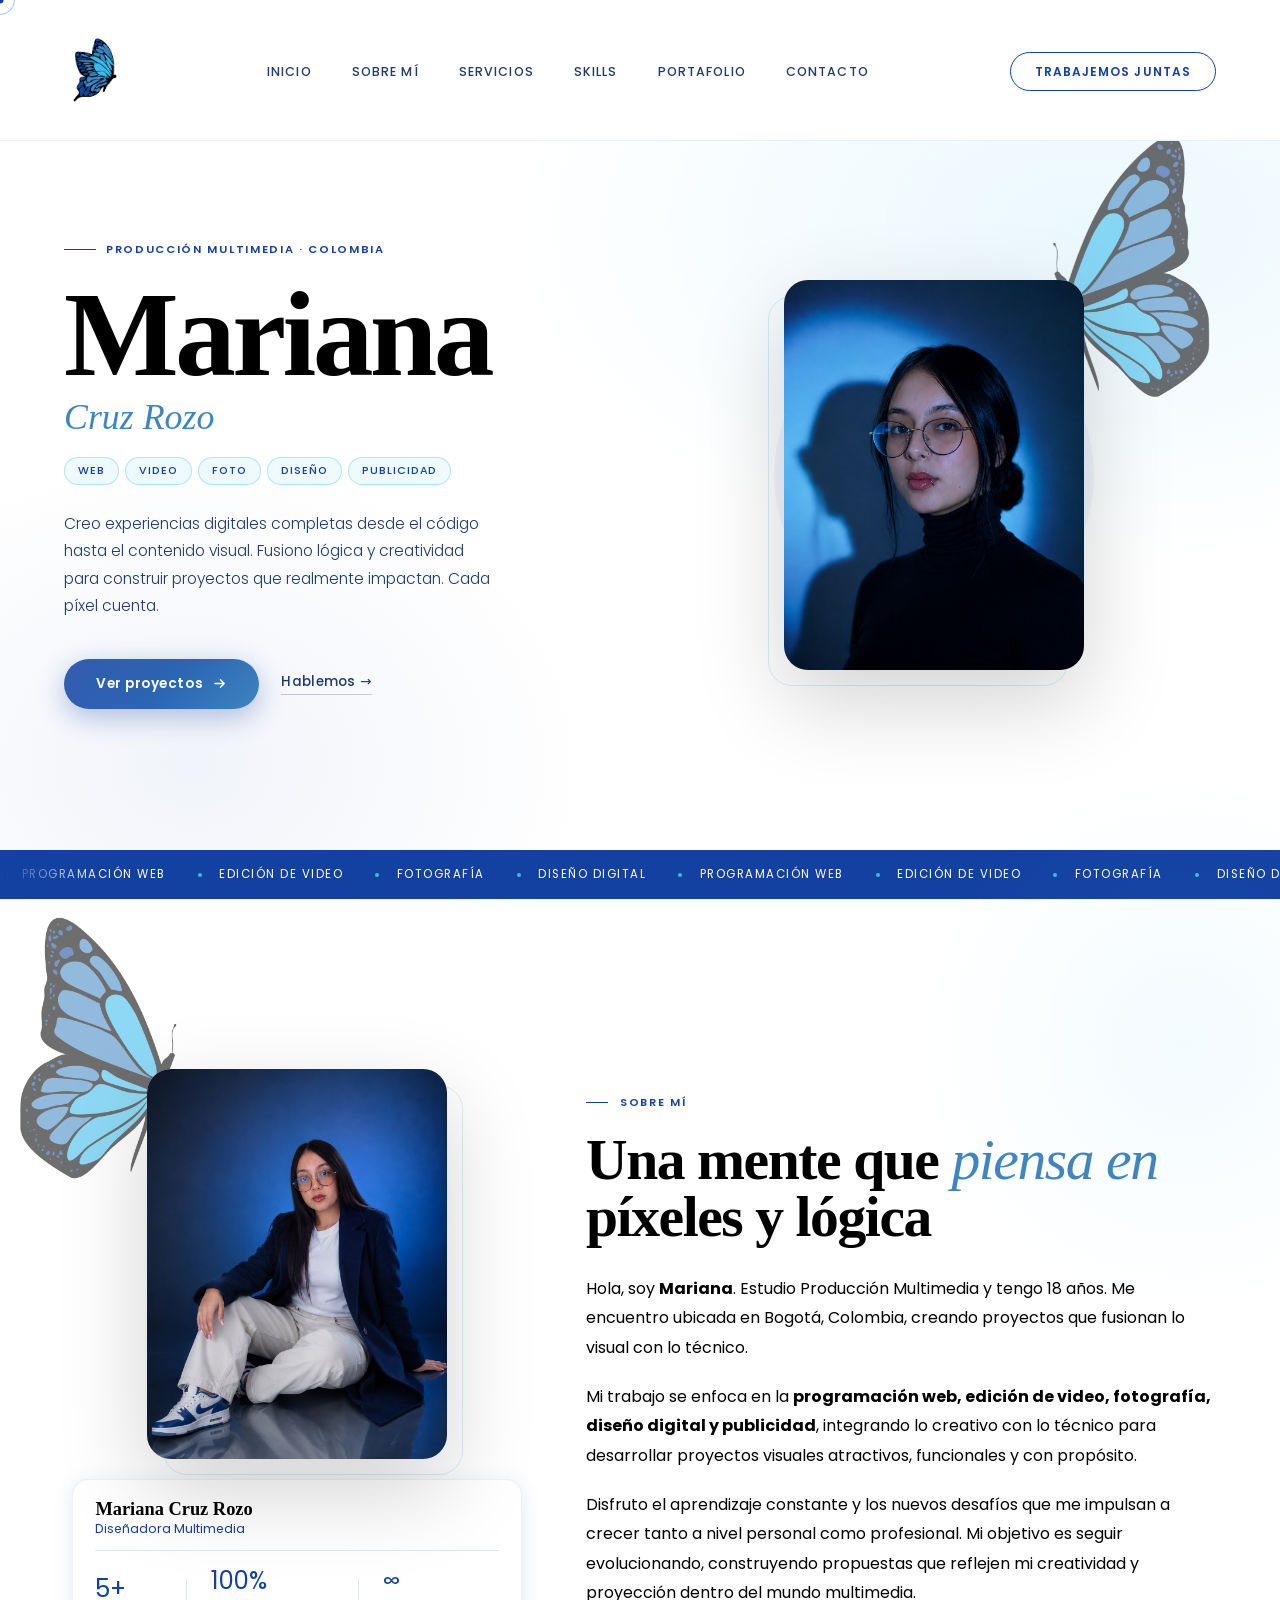
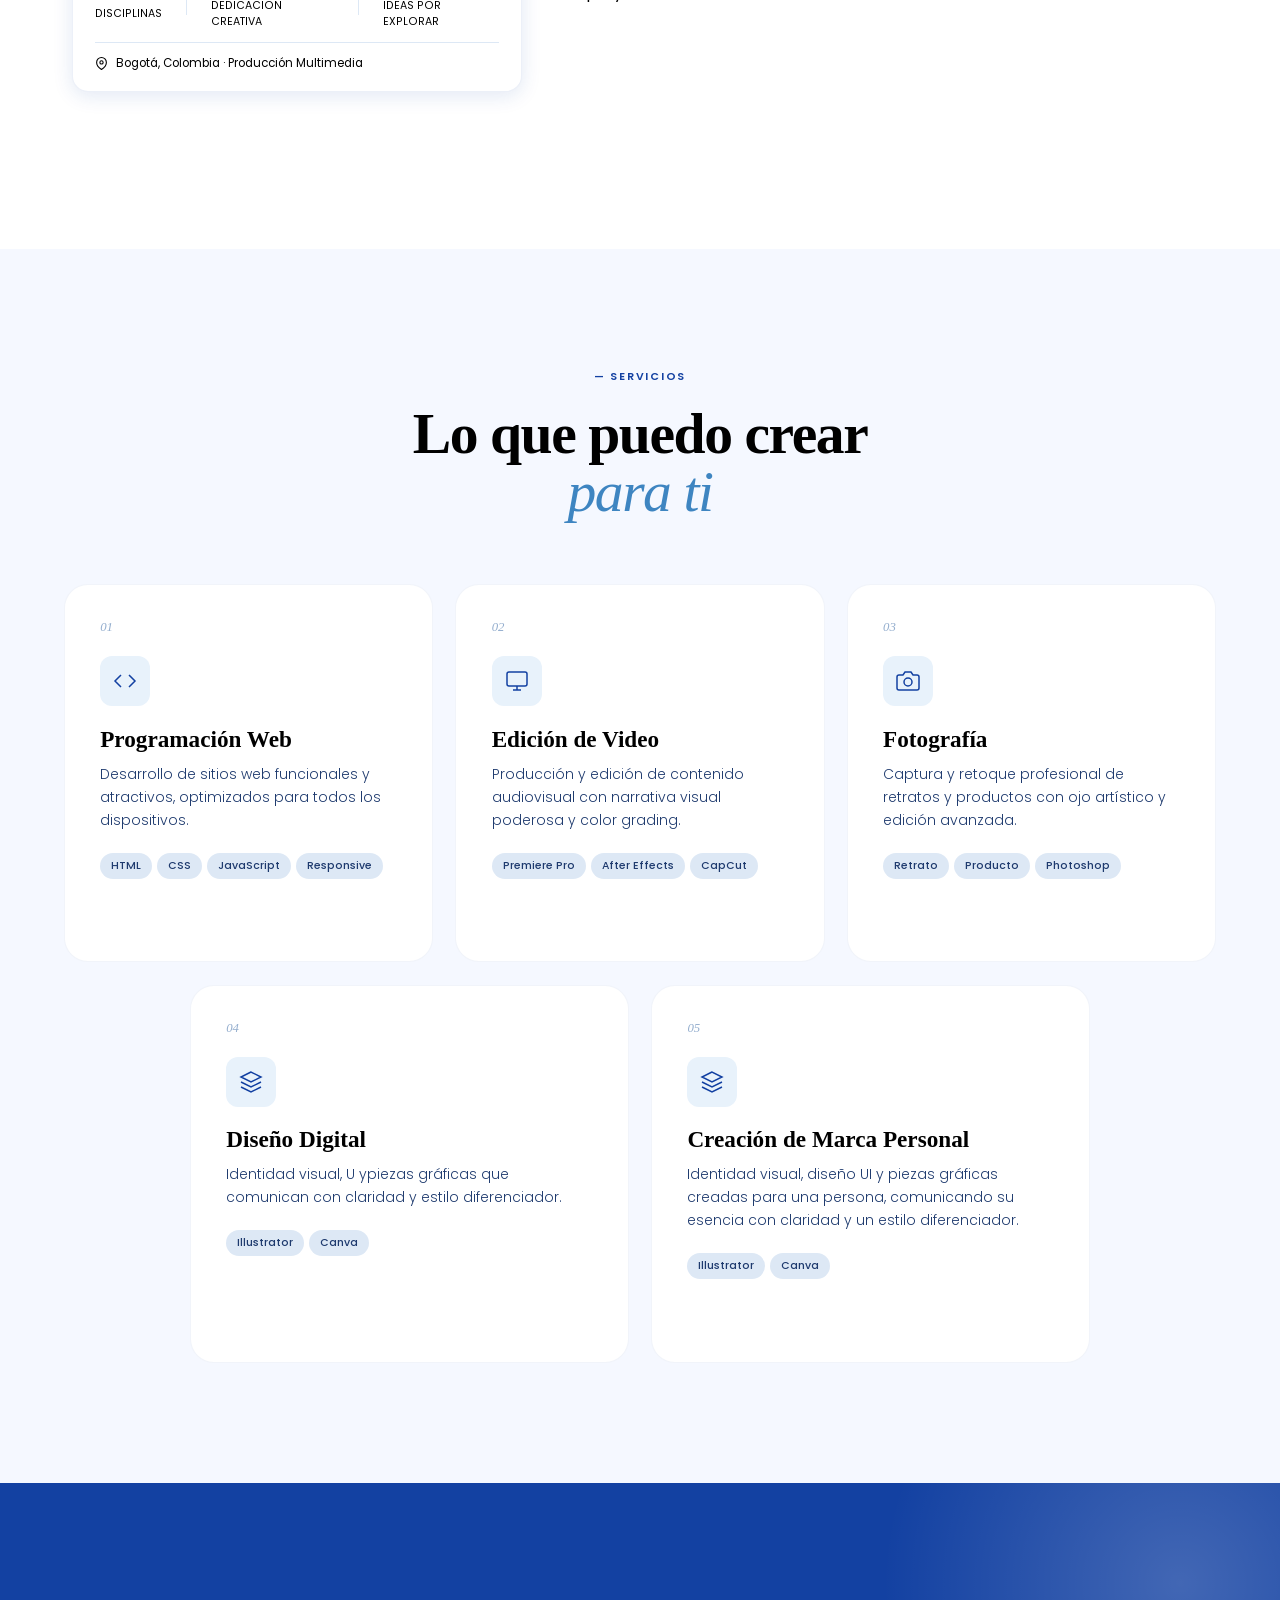
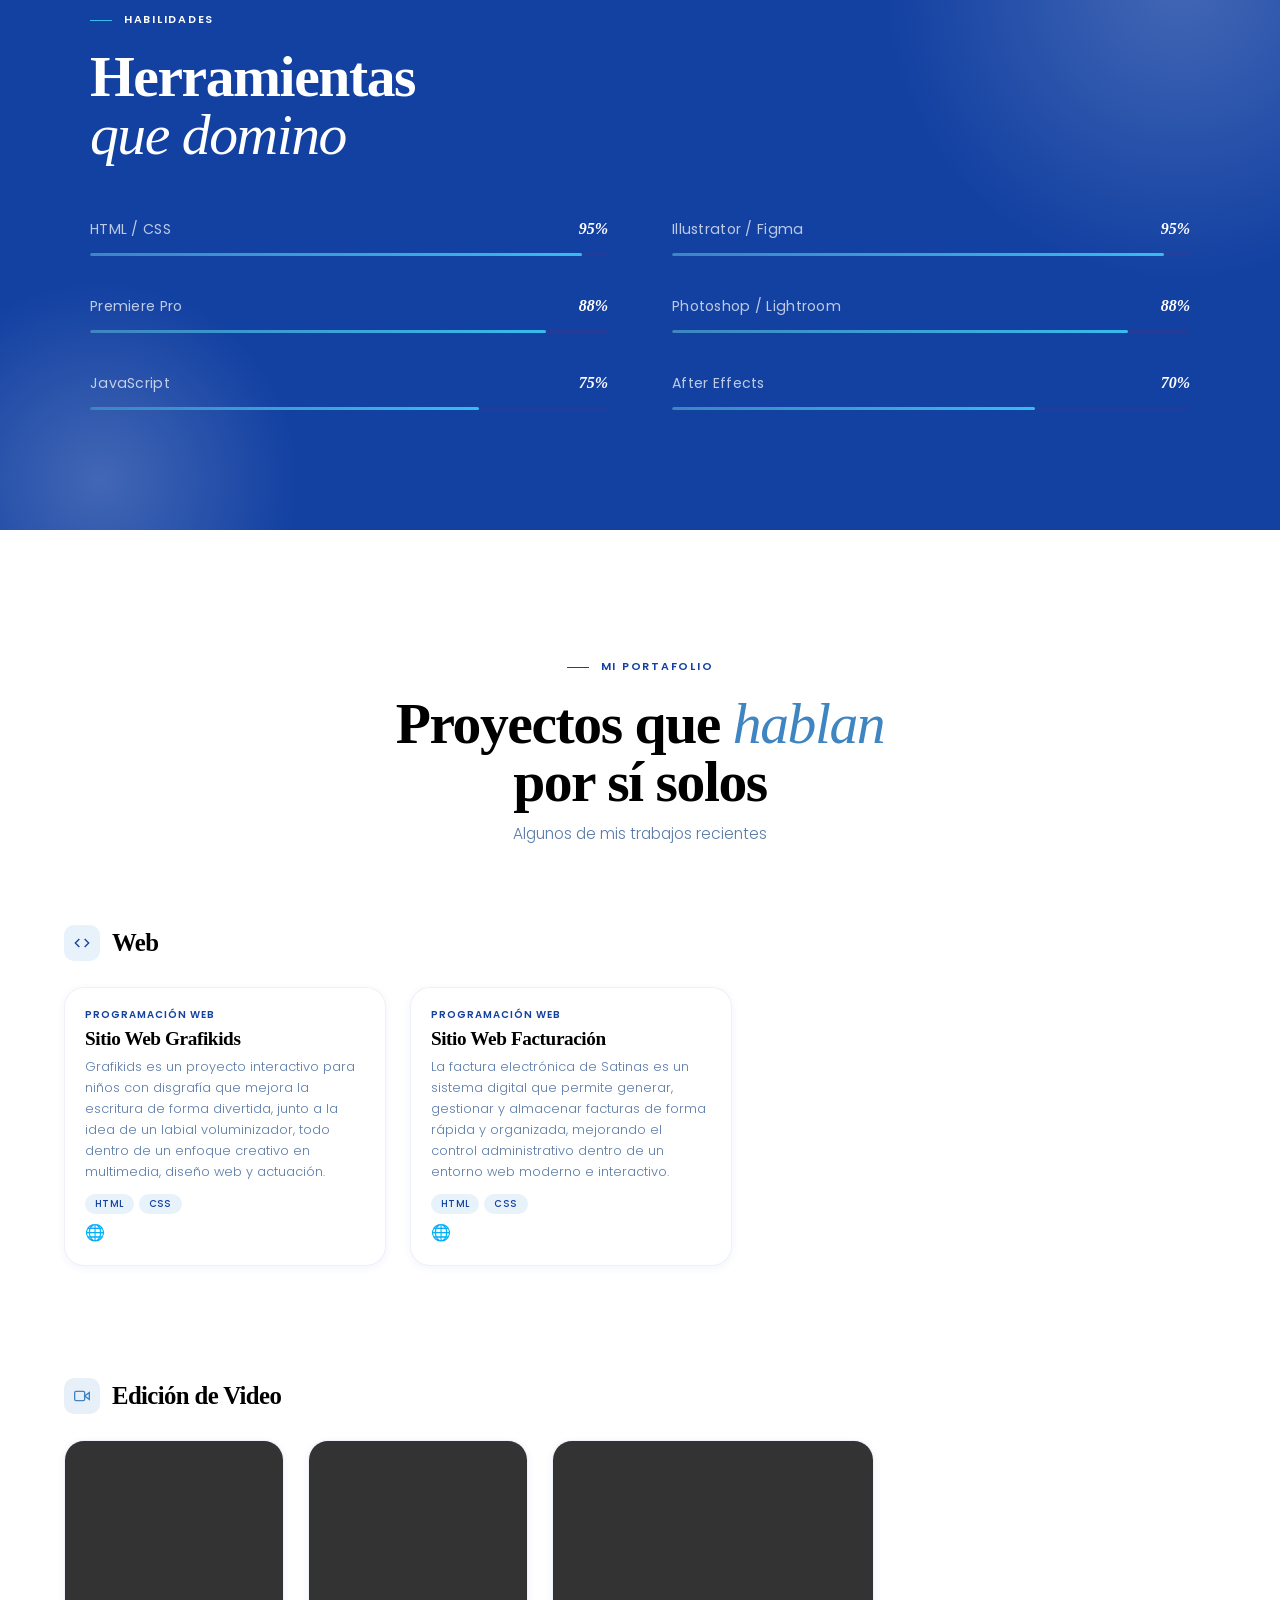
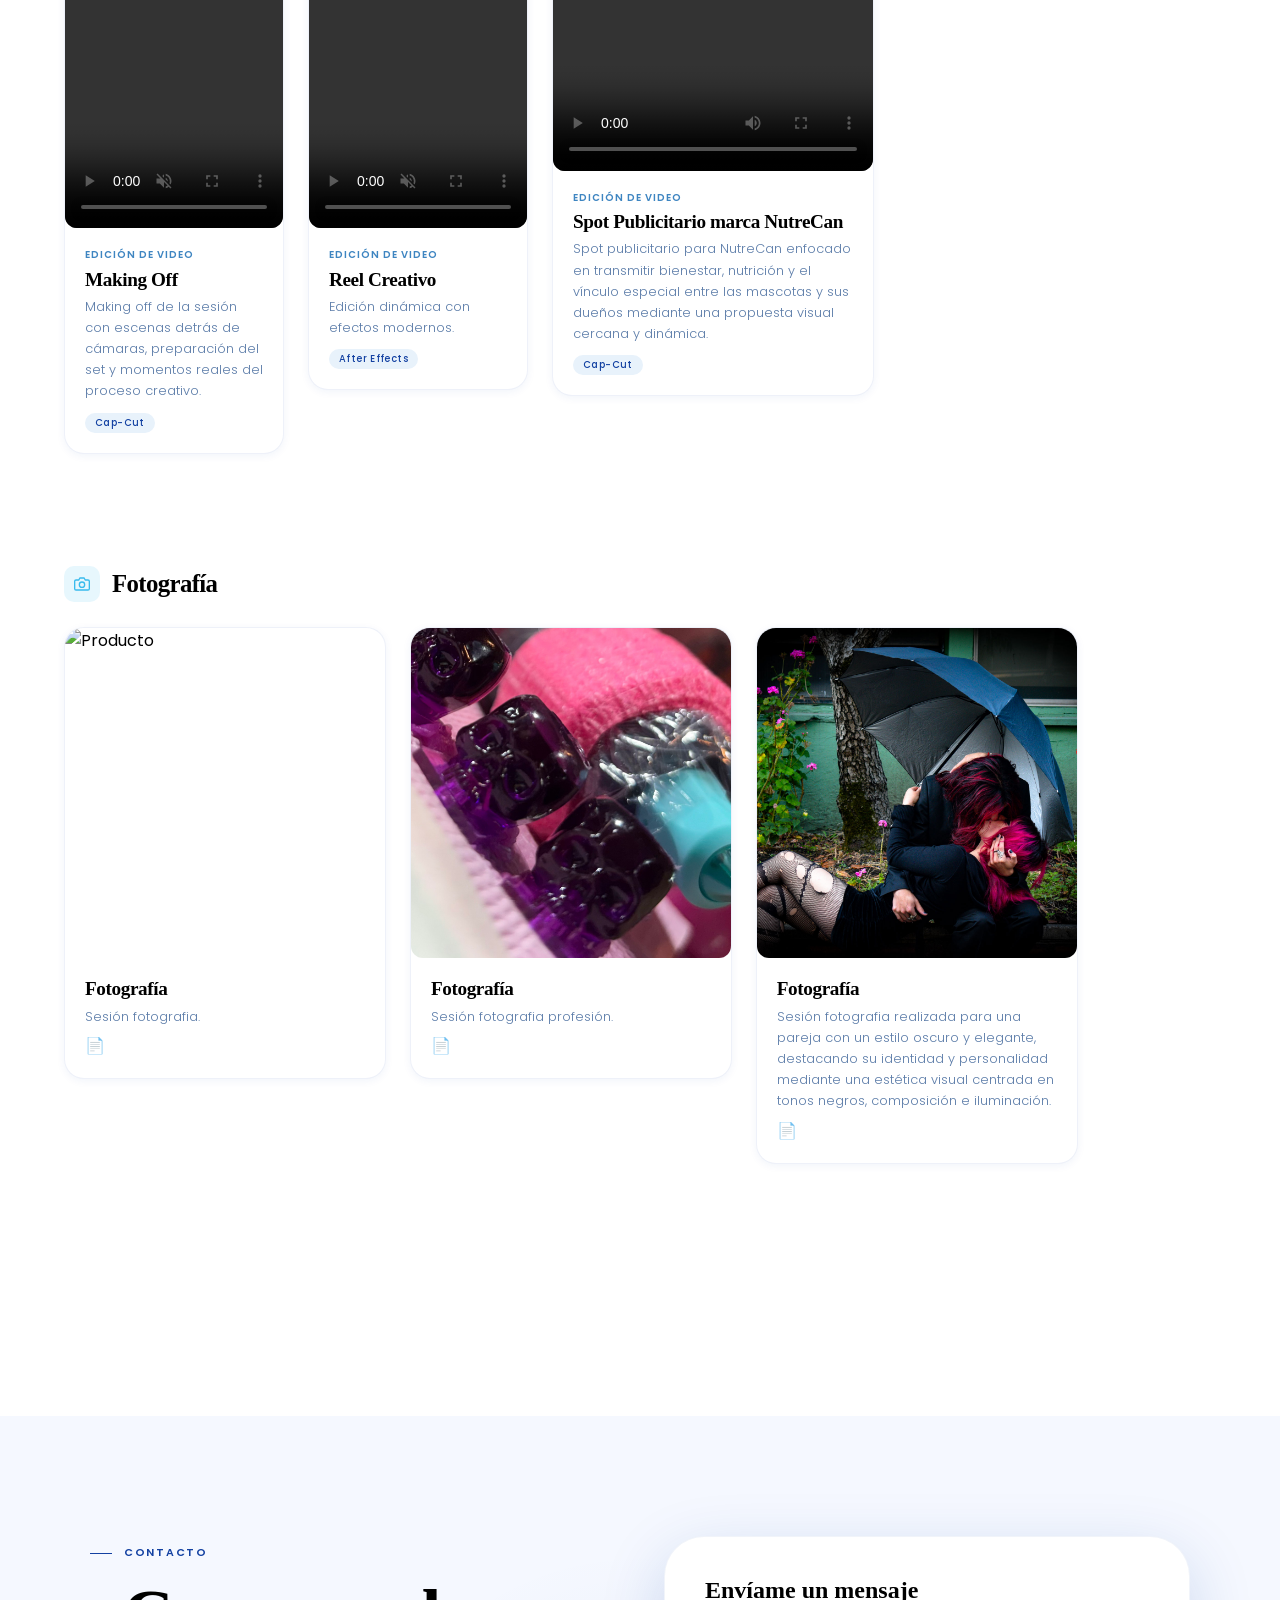
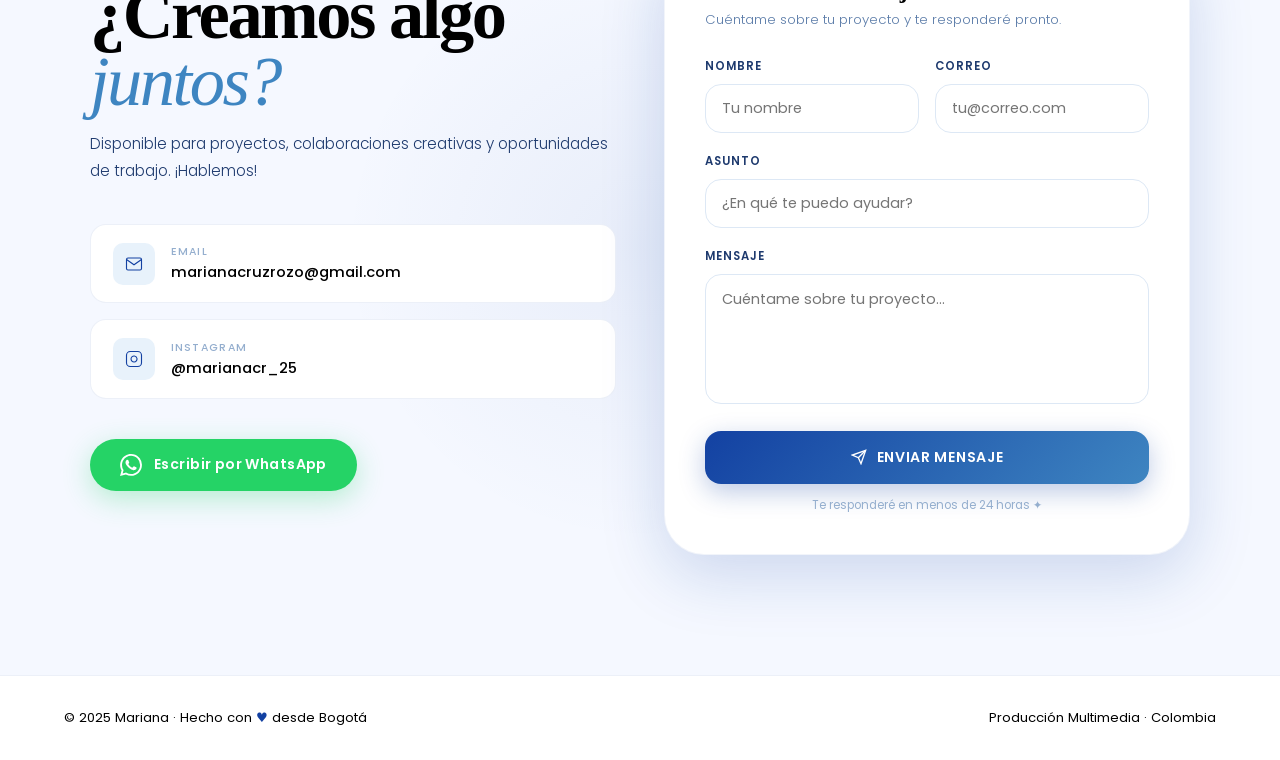
==== commit d9293dc7: "Actualicé el diseño del portafolio" ====
--- a/index.html
+++ b/index.html
@@ -52,7 +52,7 @@
      ================================================================ -->
     <section class="hero" id="inicio">
 
-        <div class="hero-content">
+        <div class="hero-content col-6">
             <div class="eyebrow">
                 <span class="eyebrow-dash"></span>
                 <span class="eyebrow-text">Producción Multimedia · Colombia</span>
@@ -86,16 +86,13 @@
             <div class="about-img-wrap">
 
                 <div class="about-img-box">
-                    <img src="img/Foto perfil.JPG" alt="Mariana Cruz">
+                    <img src="img/Foto perfil.PNG" alt="Mariana Cruz">
                 </div>
 
                 <div class="about-img-frame"></div>
 
             </div>
         </div>
-
-    </section>
-
 
     </section>
 
@@ -106,17 +103,22 @@
             <div class="mq-item"><span class="mq-dot"></span>Edición de Video</div>
             <div class="mq-item"><span class="mq-dot"></span>Fotografía</div>
             <div class="mq-item"><span class="mq-dot"></span>Diseño Digital</div>
-            <div class="mq-item"><span class="mq-dot"></span>Publicidad</div>
             <div class="mq-item"><span class="mq-dot"></span>Programación Web</div>
             <div class="mq-item"><span class="mq-dot"></span>Edición de Video</div>
             <div class="mq-item"><span class="mq-dot"></span>Fotografía</div>
             <div class="mq-item"><span class="mq-dot"></span>Diseño Digital</div>
-            <div class="mq-item"><span class="mq-dot"></span>Publicidad</div>
             <div class="mq-item"><span class="mq-dot"></span>Programación Web</div>
             <div class="mq-item"><span class="mq-dot"></span>Edición de Video</div>
             <div class="mq-item"><span class="mq-dot"></span>Fotografía</div>
             <div class="mq-item"><span class="mq-dot"></span>Diseño Digital</div>
-            <div class="mq-item"><span class="mq-dot"></span>Publicidad</div>
+            <div class="mq-item"><span class="mq-dot"></span>Programación Web</div>
+            <div class="mq-item"><span class="mq-dot"></span>Edición de Video</div>
+            <div class="mq-item"><span class="mq-dot"></span>Fotografía</div>
+            <div class="mq-item"><span class="mq-dot"></span>Diseño Digital</div>
+            <div class="mq-item"><span class="mq-dot"></span>Programación Web</div>
+            <div class="mq-item"><span class="mq-dot"></span>Edición de Video</div>
+            <div class="mq-item"><span class="mq-dot"></span>Fotografía</div>
+            <div class="mq-item"><span class="mq-dot"></span>Diseño Digital</div>
         </div>
     </div>
 
@@ -124,12 +126,12 @@
      SOBRE MÍ
      ================================================================ -->
     <section class="about" id="sobre">
-        <div class="about-grid">
+        <div class="about-grid grid-container">
             <!-- Izquierda: imagen + tarjeta info -->
-            <div class="about-left reveal">
+            <div class="about-left col-5 reveal">
                 <div class="about-img-wrap">
                     <div class="about-img-box">
-                        <img src="img/Foto perfil.JPG" alt="Mariana Cruz">
+                        <img src="img/Foto perfil2.PNG" alt="Mariana Cruz">
                         <div class="about-img-ph">
                             <svg viewBox="0 0 24 24" fill="none" stroke="#1341A2" stroke-width="1.2" width="36"
                                 height="36">
@@ -139,7 +141,7 @@
 
                         </div>
                     </div>
-                    <div class="about-img-frame"></div>
+                    <div class="about-img-frame-derecha"></div>
                 </div>
 
                 <!-- Info bajo la imagen -->
@@ -180,7 +182,7 @@
             </div>
 
             <!-- Derecha: texto -->
-            <div class="about-right">
+            <div class="about-right col-7">
                 <div class="sec-label reveal">Sobre mí</div>
 
                 <h2 class="sec-title reveal" style="margin-bottom:1.75rem">
@@ -212,11 +214,15 @@
      ================================================================ -->
     <section class="services" id="servicios">
         <div class="services-inner">
+
             <div class="services-header reveal">
                 <div class="sec-label">— Servicios</div>
                 <h2 class="sec-title">Lo que puedo crear<br /><em>para ti</em></h2>
             </div>
+
+            <!-- GRID PRINCIPAL (3 cards) -->
             <div class="services-grid">
+
                 <div class="svc-card reveal">
                     <div class="svc-num">01</div>
                     <div class="svc-icon">
@@ -228,10 +234,15 @@
                     </div>
                     <h3>Programación Web</h3>
                     <p>Desarrollo de sitios web funcionales y atractivos, optimizados para todos los dispositivos.</p>
-                    <div class="svc-chips"><span class="svc-chip">HTML</span><span class="svc-chip">CSS</span><span
-                            class="svc-chip">JavaScript</span><span class="svc-chip">Responsive</span></div>
+                    <div class="svc-chips">
+                        <span class="svc-chip">HTML</span>
+                        <span class="svc-chip">CSS</span>
+                        <span class="svc-chip">JavaScript</span>
+                        <span class="svc-chip">Responsive</span>
+                    </div>
                     <div class="svc-arrow">→</div>
                 </div>
+
                 <div class="svc-card reveal reveal-d1">
                     <div class="svc-num">02</div>
                     <div class="svc-icon">
@@ -243,10 +254,14 @@
                     </div>
                     <h3>Edición de Video</h3>
                     <p>Producción y edición de contenido audiovisual con narrativa visual poderosa y color grading.</p>
-                    <div class="svc-chips"><span class="svc-chip">Premiere Pro</span><span class="svc-chip">After
-                            Effects</span><span class="svc-chip">CapCut</span></div>
+                    <div class="svc-chips">
+                        <span class="svc-chip">Premiere Pro</span>
+                        <span class="svc-chip">After Effects</span>
+                        <span class="svc-chip">CapCut</span>
+                    </div>
                     <div class="svc-arrow">→</div>
                 </div>
+
                 <div class="svc-card reveal reveal-d2">
                     <div class="svc-num">03</div>
                     <div class="svc-icon">
@@ -259,12 +274,19 @@
                     </div>
                     <h3>Fotografía</h3>
                     <p>Captura y retoque profesional de retratos y productos con ojo artístico y edición avanzada.</p>
-                    <div class="svc-chips"><span class="svc-chip">Retrato</span><span
-                            class="svc-chip">Producto</span><span class="svc-chip">Photoshop</span></div>
+                    <div class="svc-chips">
+                        <span class="svc-chip">Retrato</span>
+                        <span class="svc-chip">Producto</span>
+                        <span class="svc-chip">Photoshop</span>
+                    </div>
                     <div class="svc-arrow">→</div>
                 </div>
-            </div>
+
+            </div>
+
+            <!-- SEGUNDA FILA (2 cards) -->
             <div class="svc-row2">
+
                 <div class="svc-card reveal">
                     <div class="svc-num">04</div>
                     <div class="svc-icon">
@@ -274,29 +296,36 @@
                         </svg>
                     </div>
                     <h3>Diseño Digital</h3>
-                    <p>Identidad visual, UI y piezas gráficas que comunican con claridad y estilo diferenciador.</p>
-                    <div class="svc-chips"><span class="svc-chip">Illustrator</span><span class="svc-chip">Canva</span>
+                    <p>Identidad visual, U ypiezas gráficas que comunican con claridad y estilo diferenciador.</p>
+                    <div class="svc-chips">
+                        <span class="svc-chip">Illustrator</span>
+                        <span class="svc-chip">Canva</span>
                     </div>
                     <div class="svc-arrow">→</div>
                 </div>
-                <div class="svc-card reveal reveal-d1">
+
+                <div class="svc-card reveal">
                     <div class="svc-num">05</div>
                     <div class="svc-icon">
                         <svg width="24" height="24" viewBox="0 0 24 24" fill="none" stroke="currentColor"
                             stroke-width="1.5">
-                            <path d="M22 12h-4l-3 9L9 3l-3 9H2" />
-                        </svg>
-                    </div>
-                    <h3>Publicidad</h3>
-                    <p>Estrategia de contenido y campañas para redes sociales con enfoque en resultados reales.</p>
-                    <div class="svc-chips"><span class="svc-chip">Social Media</span><span class="svc-chip">Adobe
-                            express</span><span class="svc-chip">Estrategia</span></div>
+                            <path d="M12 2L2 7l10 5 10-5-10-5zM2 17l10 5 10-5M2 12l10 5 10-5" />
+                        </svg>
+                    </div>
+                    <h3>Creación de Marca Personal</h3>
+                    <p>Identidad visual, diseño UI y piezas gráficas creadas para una persona, comunicando su esencia
+                        con claridad y un estilo diferenciador.</p>
+                    <div class="svc-chips">
+                        <span class="svc-chip">Illustrator</span>
+                        <span class="svc-chip">Canva</span>
+                    </div>
                     <div class="svc-arrow">→</div>
                 </div>
-            </div>
+
+            </div>
+
         </div>
     </section>
-
     <!-- ================================================================
      HABILIDADES
      ================================================================ -->
@@ -350,6 +379,9 @@
     <!-- ================================================================
      PORTAFOLIO
      ================================================================ -->
+    <!-- Swiper.js CDN -->
+    <link rel="stylesheet" href="https://cdn.jsdelivr.net/npm/swiper@11/swiper-bundle.min.css" />
+
     <section class="portfolio" id="portafolio">
         <div class="port-header reveal">
             <div class="sec-label">Mi Portafolio</div>
@@ -357,100 +389,325 @@
             <p class="port-subtitle">Algunos de mis trabajos recientes</p>
         </div>
 
-
-
-        <div class="port-grid">
-
-            <!-- Proyecto -->
-            <div class="proj-card" data-cat="web">
-                <div class="proj-bg">
-                    <div class="proj-bg-ph" style="background:linear-gradient(135deg,#ffffff)">
-                        <span class="proj-cat">Programación Web</span>
-                    </div>
-                </div>
-
-                <div class="proj-content">
-
-                    <a href="proyecto_1.html" class="proj-btn">Ver proyecto →</a>
-                </div>
-
-                <span class="proj-num">01</span>
-            </div>
-
-            <!-- Proyecto -->
-            <div class="proj-card" data-cat="video">
-                <div class="proj-bg">
-                    <div class="proj-bg-ph" style="background:linear-gradient(135deg,#ffffff)">
-                        <span class="proj-cat">Edición de Video</span>
-                    </div>
-                </div>
-
-                <div class="proj-content">
-
-                    <a href="proyecto_2.html" class="proj-btn">Ver proyecto →</a>
-                </div>
-
-                <span class="proj-num">02</span>
-            </div>
-
-            <!-- Proyecto -->
-            <div class="proj-card" data-cat="foto">
-                <div class="proj-bg">
-                    <div class="proj-bg-ph" style="background:linear-gradient(135deg,#ffffff)">
-                        <span class="proj-cat">Fotografía</span>
-                    </div>
-                </div>
-
-                <div class="proj-content">
-
-                    <a href="proyecto_3.html" class="proj-btn">Ver proyecto →</a>
-                </div>
-
-                <span class="proj-num">03</span>
-            </div>
-
-            <!-- Proyecto -->
-            <div class="proj-card" data-cat="diseño">
-                <div class="proj-bg">
-                    <div class="proj-bg-ph" style="background:linear-gradient(135deg,#ffffff)">
-                        <span class="proj-cat">Diseño Digital</span>
-                    </div>
-                </div>
-
-                <div class="proj-content">
-
-                    <a href="proyecto_4.html" class="proj-btn">Ver proyecto →</a>
-                </div>
-
-                <span class="proj-num">04</span>
-            </div>
-
-            <!-- Proyecto -->
-            <div class="proj-card" data-cat="pub">
-                <div class="proj-bg">
-                    <div class="proj-bg-ph" style="background:linear-gradient(135deg,#ffffff)">
-                        <span class="proj-cat">Publicidad</span>
-                    </div>
-                </div>
-
-                <div class="proj-content">
-
-                    <a href="proyecto_5.html" class="proj-btn">Ver proyecto →</a>
-                </div>
-
-                <span class="proj-num">05</span>
-            </div>
-
+        <!-- ── CATEGORÍA: WEB ── -->
+        <div class="port-category reveal">
+            <div class="port-cat-header">
+                <div class="port-cat-label">
+                    <span class="port-cat-icon">
+                        <svg width="16" height="16" viewBox="0 0 24 24" fill="none" stroke="currentColor"
+                            stroke-width="2">
+                            <polyline points="16 18 22 12 16 6" />
+                            <polyline points="8 6 2 12 8 18" />
+                        </svg>
+                    </span>
+                    <span class="port-cat-name">Web</span>
+                </div>
+
+                <div class="port-cat-nav">
+                    <button class="swiper-btn-prev" id="web-prev">◀</button>
+                    <button class="swiper-btn-next" id="web-next">▶</button>
+                </div>
+            </div>
+
+            <div class="swiper port-swiper" id="swiper-web">
+                <div class="swiper-wrapper">
+
+                    <!-- WEB 1 -->
+                    <div class="swiper-slide">
+                        <div class="pf-card pf-card--horizontal">
+
+                            <div class="pf-card-body">
+                                <span class="pf-card-cat">Programación Web</span>
+                                <h3 class="pf-card-title">Sitio Web Grafikids</h3>
+                                <p class="pf-card-desc">
+                                    Grafikids es un proyecto interactivo para niños con disgrafía que mejora la
+                                    escritura de forma divertida, junto a la idea de un labial voluminizador, todo
+                                    dentro de un enfoque creativo en multimedia, diseño web y actuación.
+
+                                </p>
+
+                                <div class="pf-card-chips">
+                                    <span>HTML</span><span>CSS</span>
+                                </div>
+
+                                <a href="sitio_web_empresas_muse.pdf
+                                " target="_blank" class="pf-btn-pdf">
+                                    🌐
+                                </a>
+                            </div>
+
+                        </div>
+                    </div>
+
+                    <!-- WEB 2 -->
+                    <div class="swiper-slide">
+                        <div class="pf-card pf-card--horizontal">
+
+
+
+                            <div class="pf-card-body">
+                                <span class="pf-card-cat">Programación Web</span>
+                                <h3 class="pf-card-title">Sitio Web Facturación</h3>
+                                <p class="pf-card-desc">
+                                    La factura electrónica de Satinas es un sistema digital que permite generar,
+                                    gestionar y almacenar facturas de forma rápida y organizada, mejorando el control
+                                    administrativo dentro de un entorno web moderno e interactivo.
+                                </p>
+
+                                <div class="pf-card-chips">
+                                    <span>HTML</span><span>CSS</span>
+                                </div>
+
+                                <a href="sitio_web_facturación_electrónica.pdf" target="_blank" class="pf-btn-pdf">
+                                    🌐 </a>
+                            </div>
+
+                        </div>
+                    </div>
+
+                </div>
+
+                <!-- PUNTITOS -->
+                <div class="swiper-pagination port-pagination" id="web-pagination"></div>
+            </div>
+        </div>
+        <!-- ── CATEGORÍA: EDICIÓN DE VIDEO ── -->
+        <div class="port-category reveal">
+            <div class="port-cat-header">
+                <div class="port-cat-label">
+                    <span class="port-cat-icon port-cat-icon--video">
+                        <svg width="16" height="16" viewBox="0 0 24 24" fill="none" stroke="currentColor"
+                            stroke-width="2">
+                            <polygon points="23 7 16 12 23 17 23 7" />
+                            <rect x="1" y="5" width="15" height="14" rx="2" />
+                        </svg>
+                    </span>
+                    <span class="port-cat-name">Edición de Video</span>
+                </div>
+
+                <div class="port-cat-nav">
+                    <button class="swiper-btn-prev" id="video-prev">
+                        <svg width="18" height="18" viewBox="0 0 24 24" fill="none" stroke="currentColor">
+                            <path d="M15 18l-6-6 6-6" />
+                        </svg>
+                    </button>
+                    <button class="swiper-btn-next" id="video-next">
+                        <svg width="18" height="18" viewBox="0 0 24 24" fill="none" stroke="currentColor">
+                            <path d="M9 18l6-6-6-6" />
+                        </svg>
+                    </button>
+                </div>
+            </div>
+
+            <div class="swiper port-swiper" id="swiper-video">
+                <div class="swiper-wrapper">
+
+                    <!-- VIDEO 1 -->
+                    <div class="swiper-slide swiper-slide--narrow">
+                        <div class="pf-card pf-card--vertical">
+                            <div class="pf-card-media">
+
+                                <div class="pf-media-video">
+                                    <video autoplay muted loop playsinline controls>
+                                        <source src="video/making_off.mov" type="video/mp4">
+                                    </video>
+                                </div>
+
+                            </div>
+
+                            <div class="pf-card-body">
+                                <span class="pf-card-cat pf-card-cat--video">Edición de Video</span>
+                                <h3 class="pf-card-title">Making Off</h3>
+                                <p class="pf-card-desc">Making off de la sesión con escenas detrás de cámaras,
+                                    preparación del set y momentos reales del proceso creativo.</p>
+                                <div class="pf-card-chips">
+                                    <span>Cap-Cut</span>
+                                </div>
+                            </div>
+                        </div>
+                    </div>
+
+                    <!-- VIDEO 2 -->
+                    <div class="swiper-slide swiper-slide--narrow">
+                        <div class="pf-card pf-card--vertical">
+                            <div class="pf-card-media">
+
+                                <div class="pf-media-video">
+                                    <video autoplay muted loop playsinline controls>
+                                        <source src="videos/video2.mp4" type="video/mp4">
+                                    </video>
+                                </div>
+
+                            </div>
+
+                            <div class="pf-card-body">
+                                <span class="pf-card-cat pf-card-cat--video">Edición de Video</span>
+                                <h3 class="pf-card-title">Reel Creativo</h3>
+                                <p class="pf-card-desc">Edición dinámica con efectos modernos.</p>
+                                <div class="pf-card-chips">
+                                    <span>After Effects</span>
+                                </div>
+                            </div>
+                        </div>
+                    </div>
+
+                    <!-- VIDEO 3 HORIZONTAL -->
+                    <div class="swiper-slide">
+                        <div class="pf-card pf-card--horizontal">
+                            <div class="pf-card-media">
+
+                                <div class="pf-media-video">
+                                    <video controls>
+                                        <source src="video/Nutre_Can.mp4" type="video/mp4">
+                                    </video>
+                                </div>
+
+                            </div>
+
+                            <div class="pf-card-body">
+                                <span class="pf-card-cat pf-card-cat--video">Edición de Video</span>
+                                <h3 class="pf-card-title">Spot Publicitario marca NutreCan</h3>
+                                <p class="pf-card-desc">Spot publicitario para NutreCan enfocado en transmitir
+                                    bienestar, nutrición y el vínculo especial entre las mascotas y sus dueños mediante
+                                    una propuesta visual cercana y dinámica.</p>
+                                <div class="pf-card-chips">
+                                    <span>Cap-Cut</span>
+                                </div>
+                            </div>
+                        </div>
+                    </div>
+
+                </div>
+            </div>
+
+            <div class="swiper-pagination port-pagination" id="video-pagination"></div>
+        </div>
+        <!-- ── CATEGORÍA: FOTOGRAFÍA ── -->
+
+        <div class="port-category reveal">
+            <div class="port-cat-header">
+                <div class="port-cat-label">
+                    <span class="port-cat-icon port-cat-icon--foto">
+                        <svg width="16" height="16" viewBox="0 0 24 24" fill="none" stroke="currentColor"
+                            stroke-width="2">
+                            <path d="M23 19a2 2 0 01-2 2H3a2 2 0 01-2-2V8a2 2 0 012-2h4l2-3h6l2 3h4a2 2 0 012 2z" />
+                            <circle cx="12" cy="13" r="4" />
+                        </svg>
+                    </span>
+                    <span class="port-cat-name">Fotografía</span>
+
+                </div>
+
+                <div class="port-cat-nav">
+                    <button class="swiper-btn-prev" id="foto-prev">◀</button>
+                    <button class="swiper-btn-next" id="foto-next">▶</button>
+                </div>
+            </div>
+
+            <div class="swiper port-swiper" id="swiper-foto">
+                <div class="swiper-wrapper">
+
+
+
+                    <!-- FOTO 1 -->
+                    <div class="swiper-slide">
+                        <div class="pf-card pf-card--horizontal">
+                            <div class="pf-card-media">
+                                <div class="pf-media-img">
+                                    <img src="img/foto_lobo.JPG" alt="Producto">
+                                </div>
+
+
+                            </div>
+
+                            <div class="pf-card-body">
+                                <h3 class="pf-card-title">Fotografía</h3>
+                                <p class="pf-card-desc">Sesión fotografia.</p>
+
+                                <a href="fotos_lobo.pdf" target="_blank" class="pf-btn-pdf">
+                                    📄
+                                </a>
+                            </div>
+                        </div>
+                    </div>
+
+                    <!-- FOTO 2 -->
+                    <div class="swiper-slide">
+                        <div class="pf-card pf-card--horizontal">
+                            <div class="pf-card-media">
+                                <div class="pf-media-img">
+                                    <img src="img/foto_tatuaje.jpg" alt="Producto">
+                                </div>
+
+                            </div>
+
+                            <div class="pf-card-body">
+                                <h3 class="pf-card-title">Fotografía</h3>
+                                <p class="pf-card-desc">Sesión fotografia profesión.</p>
+
+                                <a href="fotos_tatuajes.pdf" target="_blank" class="pf-btn-pdf">
+                                    📄
+                                </a>
+                            </div>
+                        </div>
+                    </div>
+
+                    <!-- FOTO 3 -->
+                    <div class="swiper-slide">
+                        <div class="pf-card pf-card--horizontal">
+                            <div class="pf-card-media">
+                                <div class="pf-media-img">
+                                    <img src="img/foto_estilo.jpg" alt="Producto">
+                                </div>
+
+
+                            </div>
+
+                            <div class="pf-card-body">
+                                <h3 class="pf-card-title">Fotografía</h3>
+                                <p class="pf-card-desc">Sesión fotografia realizada para una pareja con un estilo oscuro
+                                    y elegante, destacando su identidad y personalidad mediante una estética visual
+                                    centrada en tonos negros, composición e iluminación.</p>
+
+                                <a href="fotos_estilo.pdf" target="_blank" class="pf-btn-pdf">
+                                    📄
+                                </a>
+                            </div>
+                        </div>
+                    </div>
+
+                </div>
+            </div>
+
+        </div>
+        </div>
+        </div>
+        </div>
+        </div>
+        </div>
+
+        </div>
+        </div>
+        </div>
+        </div>
+        </div>
+        </div>
+        </div>
+        <div class="swiper-pagination port-pagination" id="foto-pagination"></div>
+        </div>
         </div>
     </section>
+
+    <!-- Swiper JS -->
+    <script src="https://cdn.jsdelivr.net/npm/swiper@11/swiper-bundle.min.js"></script>
 
     <!-- ================================================================
      CONTACTO
      ================================================================ -->
     <section class="contact" id="contacto">
-        <div class="contact-grid">
+        <div class="contact-grid grid-container">
             <!-- Izquierda -->
-            <div class="contact-left">
+            <div class="contact-left col-6">
                 <div class="sec-label reveal"> Contacto</div>
                 <h2 class="contact-title reveal">¿Creamos algo<br /><em>juntos?</em></h2>
                 <p class="contact-sub reveal">Disponible para proyectos, colaboraciones creativas y
@@ -498,7 +755,7 @@
             </div>
 
             <!-- Derecha: formulario -->
-            <div class="contact-form-wrap reveal reveal-d2">
+            <div class="contact-form-wrap col-6 reveal reveal-d2">
                 <div class="form-title">Envíame un mensaje</div>
                 <div class="form-sub">Cuéntame sobre tu proyecto y te responderé pronto.</div>
                 <form id="contactForm" onsubmit="handleForm(event)">
@@ -585,23 +842,35 @@
         }, { threshold: 0.1, rootMargin: '0px 0px -36px 0px' });
         revealEls.forEach(el => revealObs.observe(el));
 
-        /* ── Filtros portafolio ── */
-        document.querySelectorAll('.f-btn').forEach(btn => {
-            btn.addEventListener('click', () => {
-                document.querySelectorAll('.f-btn').forEach(b => b.classList.remove('active'));
-                btn.classList.add('active');
-                const filter = btn.dataset.filter;
-                document.querySelectorAll('.proj-card').forEach(card => {
-                    const show = filter === 'all' || card.dataset.cat === filter;
-                    card.style.display = show ? '' : 'none';
-                    if (show) {
-                        card.style.animation = 'none';
-                        void card.offsetWidth;
-                        card.style.animation = '';
-                    }
-                });
+        /* ── Swiper Portfolio ── */
+        function initPortfolioSwiper(id, prevId, nextId, paginationId, options = {}) {
+            return new Swiper('#' + id, {
+                slidesPerView: 'auto',
+                spaceBetween: 20,
+                grabCursor: true,
+                freeMode: false,
+                centeredSlides: false,
+                snapOnRelease: true,
+                pagination: {
+                    el: '#' + paginationId,
+                    clickable: true,
+                },
+                navigation: {
+                    prevEl: '#' + prevId,
+                    nextEl: '#' + nextId,
+                },
+                breakpoints: {
+                    0: { slidesPerView: 1.1, spaceBetween: 14 },
+                    600: { slidesPerView: 2.1, spaceBetween: 18 },
+                    1024: { slidesPerView: 3.1, spaceBetween: 22 },
+                    1280: { slidesPerView: 3.4, spaceBetween: 24 },
+                },
+                ...options
             });
-        });
+        }
+        initPortfolioSwiper('swiper-web', 'web-prev', 'web-next', 'web-pagination');
+        initPortfolioSwiper('swiper-video', 'video-prev', 'video-next', 'video-pagination');
+        initPortfolioSwiper('swiper-foto', 'foto-prev', 'foto-next', 'foto-pagination');
 
         /* ── Modal de proyectos ── */
         const backdrop = document.getElementById('modalBackdrop');
--- a/style.css
+++ b/style.css
@@ -91,6 +91,129 @@
     cursor: pointer;
     border: none;
     background: none
+}
+
+/* ================================================================
+   SISTEMA DE GRID DE 12 COLUMNAS
+   ================================================================ */
+
+/* Contenedor principal del grid */
+.grid-container {
+    display: grid;
+    grid-template-columns: repeat(12, 1fr);
+    gap: 1.5rem;
+    width: 100%;
+    max-width: 1200px;
+    margin: 0 auto;
+}
+
+/* Clases de columnas — Desktop (12 columnas) */
+.col-1 {
+    grid-column: span 1;
+}
+
+.col-2 {
+    grid-column: span 2;
+}
+
+.col-3 {
+    grid-column: span 3;
+}
+
+.col-4 {
+    grid-column: span 4;
+}
+
+.col-5 {
+    grid-column: span 5;
+}
+
+.col-6 {
+    grid-column: span 6;
+}
+
+.col-7 {
+    grid-column: span 7;
+}
+
+.col-8 {
+    grid-column: span 8;
+}
+
+.col-9 {
+    grid-column: span 9;
+}
+
+.col-10 {
+    grid-column: span 10;
+}
+
+.col-11 {
+    grid-column: span 11;
+}
+
+.col-12 {
+    grid-column: span 12;
+}
+
+/* Alineación dentro del grid */
+.col-center {
+    justify-self: center;
+}
+
+.col-end {
+    justify-self: end;
+}
+
+/* ── Tablet (max-width: 1024px) ── */
+@media (max-width: 1024px) {
+    .grid-container {
+        gap: 1.25rem;
+    }
+
+    /* En tablet, col-6 pasa a 12 para que el texto ocupe full width */
+    .col-6 {
+        grid-column: span 12;
+    }
+
+    .col-7 {
+        grid-column: span 12;
+    }
+
+    .col-8 {
+        grid-column: span 12;
+    }
+
+    /* Elementos secundarios pueden ser 6 en tablet */
+    .col-4 {
+        grid-column: span 6;
+    }
+
+    .col-3 {
+        grid-column: span 6;
+    }
+}
+
+/* ── Celular (max-width: 600px) ── */
+@media (max-width: 600px) {
+    .grid-container {
+        gap: 1rem;
+    }
+
+    /* En móvil todo ocupa 12 columnas */
+    .col-1,
+    .col-2,
+    .col-3,
+    .col-4,
+    .col-5,
+    .col-6,
+    .col-7,
+    .col-8,
+    .col-9,
+    .col-10,
+    .col-11 {
+        grid-column: span 12;
+    }
 }
 
 /* ── Custom cursor ── */
@@ -319,41 +442,60 @@
 /* ================================================================
    HERO
    ================================================================ */
+.hero {
+    min-height: 100vh;
+
+    /* IMAGEN BORDE + GRADIENTE */
+
+    display: grid;
+    grid-template-columns: repeat(12, 1fr);
+    align-items: center;
+    gap: 1.5rem;
+    padding: 130px 5vw 80px;
+    position: relative;
+    overflow: hidden;
+
+}
+
+/* Contenido hero: 6 columnas izquierda */
+.hero-content {
+    grid-column: span 6;
+    z-index: 1;
+}
+
+/* Imagen hero: 6 columnas derecha */
+.hero .about-left {
+    grid-column: span 6;
+    z-index: 1;
+}
+
+
 
 /* MARIPOSA */
-/* CONTENEDOR */
 .hero .about-img-wrap {
     position: relative;
     z-index: 1;
     overflow: visible;
-    /* 👈 IMPORTANTE: evita que se corte */
+
 }
 
 /* IMAGEN PRINCIPAL */
 .hero .about-img-wrap img {
     position: relative;
     z-index: 2;
-    /* 👈 encima de la mariposa */
+
 }
 
 /* MARIPOSA */
 .hero .about-img-wrap::before {
     content: '';
     position: absolute;
-
     width: 300px;
-    /* 👈 tamaño grande */
     height: 300px;
-
     background: url("img/mariposa_foto.png") no-repeat center/contain;
-
     top: -180px;
-    /* 👈 súbela */
     right: -200px;
-    /* 👈 muévela hacia afuera */
-
     z-index: -1;
-    /* 👈 detrás */
     animation: float 4s ease-in-out infinite;
 }
 
@@ -372,17 +514,7 @@
     }
 }
 
-.hero {
-    min-height: 100vh;
-    background: var(--grad-cream);
-    display: grid;
-    grid-template-columns: 1.1fr .9fr;
-    align-items: center;
-    gap: 4rem;
-    padding: 130px 5vw 80px;
-    position: relative;
-    overflow: hidden
-}
+
 
 .hero::before {
     content: '';
@@ -400,6 +532,19 @@
     width: 1px;
     background: linear-gradient(to bottom, transparent, rgba(57, 187, 237, .18), transparent);
     pointer-events: none
+}
+
+/* LINEAS */
+.hero .about-img-wrap::before {
+    content: '';
+    position: absolute;
+    width: 300px;
+    height: 300px;
+    background: url("img/mariposa_foto.png") no-repeat center/contain;
+    top: -180px;
+    right: -200px;
+    z-index: -1;
+    animation: float 4s ease-in-out infinite;
 }
 
 /* Eyebrow */
@@ -689,6 +834,12 @@
 }
 
 /* ── Hero image decorative elements ── */
+/* hero-content position in grid handled by col-6 class */
+.hero-content {
+    min-width: 0;
+    /* prevent overflow in grid */
+}
+
 .hero .about-left {
     position: relative;
 }
@@ -742,6 +893,8 @@
     position: relative;
     overflow: hidden;
     /* importante */
+
+    transform: translateY(-50px);
 }
 
 .mq::before,
@@ -763,7 +916,6 @@
 /* DERECHA */
 .mq::after {
     right: 0;
-    background: linear-gradient(to right, #1341A2, transparent);
 }
 
 .mq-track {
@@ -806,7 +958,9 @@
 /* ================================================================
    SECCIONES COMUNES
    ================================================================ */
-section {
+
+.section {
+
     position: relative
 }
 
@@ -875,10 +1029,25 @@
 /* ================================================================
    SOBRE MÍ
    ================================================================ */
+
 .about {
     padding: 120px 5vw;
-    background: #FFFFFF;
+    min-height: 100vh;
     position: relative;
+
+}
+
+.about::after {
+
+    content: "";
+    position: absolute;
+    bottom: 0;
+    left: 0;
+    width: 700px;
+    /* controlas tamaño real */
+    height: 500px;
+
+
 }
 
 .about::before {
@@ -895,11 +1064,21 @@
 
 .about-grid {
     display: grid;
-    grid-template-columns: .9fr 1.1fr;
-    gap: 6rem;
+    grid-template-columns: repeat(12, 1fr);
+    gap: 1.5rem;
     align-items: start;
     max-width: 1200px;
     margin: 0 auto;
+}
+
+/* Imagen ocupa 5 columnas, texto 7 columnas */
+.about-grid .about-left {
+    grid-column: span 5;
+}
+
+.about-grid .about-right {
+    grid-column: span 7;
+    padding-left: 2rem;
 }
 
 /* 🔥 FIX AQUÍ */
@@ -942,7 +1121,7 @@
 }
 
 .about-img-ph {
-    width: 100%;
+    width: .+00%;
     height: 100%;
     display: flex;
     flex-direction: column;
@@ -960,6 +1139,17 @@
     border-radius: 24px;
     top: 16px;
     left: -16px;
+    z-index: -1;
+}
+
+.about-img-frame-derecha {
+    position: absolute;
+    width: 100%;
+    height: 100%;
+    border: 1.5px solid rgba(57, 187, 237, .22);
+    border-radius: 24px;
+    top: 16px;
+    right: -16px;
     z-index: -1;
 }
 
@@ -1067,6 +1257,26 @@
     /* 👈 encima de la mariposa */
 }
 
+/* MARIPOSA */
+.about-img-wrap::before {
+    content: '';
+    position: absolute;
+
+    width: 300px;
+    /* 👈 tamaño grande */
+    height: 300px;
+
+    background: url("img/mariposa_foto-derecha.png") no-repeat center/contain;
+
+    top: -180px;
+    /* 👈 súbela */
+    right: 200px;
+    /* 👈 muévela hacia afuera */
+
+    z-index: -10;
+    /* 👈 detrás */
+    animation: float 4s ease-in-out infinite;
+}
 
 
 /* ================================================================
@@ -1098,8 +1308,12 @@
 
 .services-grid {
     display: grid;
-    grid-template-columns: repeat(3, 1fr);
+    grid-template-columns: repeat(12, 1fr);
     gap: 1.4rem
+}
+
+.services-grid .svc-card {
+    grid-column: span 4;
 }
 
 /* Cards — todos mismo color base, hover = vino */
@@ -1239,12 +1453,16 @@
 /* Fila de 2 centrada */
 .svc-row2 {
     display: grid;
-    grid-template-columns: repeat(2, 1fr);
+    grid-template-columns: repeat(12, 1fr);
     gap: 1.4rem;
     margin-top: 1.4rem;
-    max-width: 800px;
+    max-width: 900px;
     margin-left: auto;
     margin-right: auto
+}
+
+.svc-row2 .svc-card {
+    grid-column: span 6;
 }
 
 /* ================================================================
@@ -1307,8 +1525,12 @@
 
 .skills-grid {
     display: grid;
-    grid-template-columns: 1fr 1fr;
-    gap: 2.5rem 6rem
+    grid-template-columns: repeat(12, 1fr);
+    gap: 2.5rem 4rem
+}
+
+.skills-grid .sk-item {
+    grid-column: span 6;
 }
 
 .sk-row {
@@ -1382,16 +1604,18 @@
 }
 
 /* ================================================================
-   MI PORTAFOLIO
+   MI PORTAFOLIO — SLIDER POR CATEGORÍA
    ================================================================ */
 .portfolio {
-    padding: 120px 5vw;
+    padding: 120px 0 140px;
     background: white;
+    overflow: hidden;
 }
 
 .port-header {
     text-align: center;
-    margin-bottom: 4rem;
+    margin-bottom: 5rem;
+    padding: 0 5vw;
 }
 
 .port-subtitle {
@@ -1401,163 +1625,377 @@
     font-weight: 300;
 }
 
-/* Filtros */
-.port-filters {
-    display: flex;
+/* ── Categoría wrapper ── */
+.port-category {
+    margin-bottom: 4.5rem;
+}
+
+.port-category:last-child {
+    margin-bottom: 0;
+}
+
+/* ── Cabecera de categoría ── */
+.port-cat-header {
+    display: flex;
+    align-items: center;
+    justify-content: space-between;
+    padding: 0 5vw;
+    margin-bottom: 1.6rem;
+}
+
+.port-cat-label {
+    display: flex;
+    align-items: center;
+    gap: .75rem;
+}
+
+.port-cat-icon {
+    width: 36px;
+    height: 36px;
+    background: var(--wine-pale);
+    border-radius: 10px;
+    display: flex;
+    align-items: center;
     justify-content: center;
-    gap: .65rem;
-    flex-wrap: wrap;
-    margin-bottom: 3.5rem;
-}
-
-.f-btn {
+    color: var(--wine);
+    flex-shrink: 0;
+}
+
+.port-cat-icon--video {
+    background: rgba(62, 133, 193, .12);
+    color: var(--blue-mid);
+}
+
+.port-cat-icon--foto {
+    background: rgba(57, 187, 237, .12);
+    color: var(--blue-light);
+}
+
+.port-cat-name {
+    font-family: var(--font-display);
+    font-size: 1.55rem;
+    font-weight: 700;
+    color: var(--dark);
+    letter-spacing: -.025em;
+}
+
+.port-cat-count {
     font-size: .7rem;
     font-weight: 500;
+    color: var(--muted);
+    letter-spacing: .06em;
+    text-transform: uppercase;
+    background: var(--off-white);
+    padding: 4px 12px;
+    border-radius: var(--r-full);
+}
+
+/* Nav buttons */
+.port-cat-nav {
+    display: flex;
+    gap: .5rem;
+}
+
+.swiper-btn-prev,
+.swiper-btn-next {
+    width: 40px;
+    height: 40px;
+    border-radius: 50%;
+    border: 1.5px solid rgba(19, 65, 162, .2);
+    background: white;
+    color: var(--wine);
+    display: flex;
+    align-items: center;
+    justify-content: center;
+    cursor: pointer;
+    transition: background .25s, border-color .25s, transform .2s var(--spring), box-shadow .25s;
+}
+
+.swiper-btn-prev:hover,
+.swiper-btn-next:hover {
+    background: var(--wine);
+    color: white;
+    border-color: var(--wine);
+    transform: scale(1.08);
+    box-shadow: 0 4px 16px rgba(19, 65, 162, .28);
+}
+
+.swiper-btn-prev.swiper-button-disabled,
+.swiper-btn-next.swiper-button-disabled {
+    opacity: .3;
+    cursor: not-allowed;
+}
+
+/* ── Swiper container ── */
+.port-swiper {
+    padding: 0 5vw 2.5rem !important;
+    overflow: visible !important;
+}
+
+.port-swiper .swiper-wrapper {
+    align-items: stretch;
+}
+
+/* Narrow slide for vertical video cards */
+.swiper-slide--narrow {
+    width: 220px !important;
+}
+
+/* ── CARD BASE ── */
+.pf-card {
+    border-radius: 20px;
+    overflow: hidden;
+    background: white;
+    border: 1px solid rgba(19, 65, 162, .07);
+    box-shadow: var(--sh-xs);
+    transition: transform .38s var(--spring), box-shadow .38s, border-color .3s;
+    height: 100%;
+    display: flex;
+    flex-direction: column;
+    cursor: pointer;
+}
+
+.pf-card:hover {
+    transform: translateY(-8px);
+    box-shadow: var(--sh-md);
+    border-color: rgba(19, 65, 162, .15);
+}
+
+/* Horizontal card (web, photo, horizontal video) */
+.pf-card--horizontal .pf-card-media {
+    aspect-ratio: 16 / 10;
+    position: relative;
+    flex-shrink: 0;
+     width: 100%;
+    height: 330px;
+    overflow: hidden;
+}
+
+
+/* Vertical card (reels) */
+.pf-card--vertical .pf-card-media {
+    aspect-ratio: 9 / 16;
+    position: relative;
+    overflow: hidden;
+    flex-shrink: 0;
+}
+
+/* ── Media placeholder ── */
+.pf-media-ph {
+    width: 100%;
+    height: 100%;
+    display: flex;
+    align-items: center;
+    justify-content: center;
+    transition: transform .5s var(--ease);
+}
+
+.pf-card:hover .pf-media-ph {
+    transform: scale(1.05);
+}
+
+/* Color themes per category */
+.pf-ph--web1 {
+    background: linear-gradient(135deg, #e8f0fe 0%, #c5d5fb 100%);
+    color: #1341A2;
+}
+
+.pf-ph--web2 {
+    background: linear-gradient(135deg, #dce8ff 0%, #b8ccf5 100%);
+    color: #1E3A6E;
+}
+
+.pf-ph--web3 {
+    background: linear-gradient(135deg, #e3edff 0%, #c2d6f8 100%);
+    color: #3E85C1;
+}
+
+.pf-ph--web4 {
+    background: linear-gradient(135deg, #d8e9ff 0%, #a9c8f0 100%);
+    color: #1341A2;
+}
+
+.pf-ph--vid1 {
+    background: linear-gradient(160deg, #0a1628 0%, #1E3A6E 60%, #3E85C1 100%);
+    color: white;
+}
+
+.pf-ph--vid2 {
+    background: linear-gradient(135deg, #0d2240 0%, #1341A2 100%);
+    color: white;
+}
+sss
+.pf-ph--vid3 {
+    background: linear-gradient(160deg, #05111f 0%, #0f2a5c 60%, #39BBED 100%);
+    color: white;
+}
+
+.pf-ph--vid4 {
+    background: linear-gradient(135deg, #091929 0%, #1a3666 100%);
+    color: white;
+}
+
+.pf-media-img {
+    width: 100%;
+    height: 100%;
+    overflow: hidden;
+    border-radius: 12px;
+}
+
+.pf-media-img img {
+    width: 100%;
+    height: 100%;
+    object-fit: cover;
+    display: block;
+}
+.pf-media-img img {
+    width: 100%;
+    height: 100%;
+    object-fit: cover;
+    display: block;
+     
+}
+/* Play button for video */
+.pf-play-btn {
+    width: 50px;
+    height: 50px;
+    border-radius: 50%;
+    background: rgba(255, 255, 255, .18);
+    border: 2px solid rgba(255, 255, 255, .5);
+    display: flex;
+    align-items: center;
+    justify-content: center;
+    color: white;
+    backdrop-filter: blur(4px);
+    transition: background .3s, transform .25s var(--spring);
+}
+
+.pf-card:hover .pf-play-btn {
+    background: rgba(255, 255, 255, .32);
+    transform: scale(1.12);
+}
+
+/* ── Card overlay tag ── */
+.pf-card-overlay {
+    position: absolute;
+    bottom: .75rem;
+    left: .75rem;
+    z-index: 2;
+}
+
+.pf-overlay-tag {
+    display: inline-flex;
+    align-items: center;
+    gap: 4px;
+    font-size: .62rem;
+    font-weight: 600;
     letter-spacing: .08em;
     text-transform: uppercase;
-    color: var(--mid);
-    background: var(--off-white);
-    padding: 8px 20px;
+    background: rgba(255, 255, 255, .9);
+    color: var(--wine);
+    padding: 4px 10px;
     border-radius: var(--r-full);
-    cursor: pointer;
-    transition: .3s;
-}
-
-.f-btn:hover,
-.f-btn.active {
-    background: var(--wine);
+    backdrop-filter: blur(6px);
+}
+
+.pf-tag--reel {
+    background: rgba(19, 65, 162, .85);
     color: white;
-    transform: translateY(-2px);
-}
-
-/* GRID */
-.port-grid {
-    display: grid;
-    grid-template-columns: repeat(3, 1fr);
-    gap: 1.8rem;
-    max-width: 1200px;
-    margin: 0 auto;
-}
-
-/* CARD BASE (igual que servicios) */
-.proj-card {
-    position: relative;
-    border-radius: var(--r-lg);
-    overflow: hidden;
-    aspect-ratio: 4/3;
-    background: white;
-    border: 1px solid rgba(19, 65, 162, .06);
-    box-shadow: var(--sh-xs);
-    cursor: pointer;
-
-    transition: transform .38s var(--spring),
-        box-shadow .38s,
-        background .38s,
-        border-color .38s;
-}
-
-/* Hover igual que servicios */
-.proj-card:hover {
-    transform: translateY(-8px);
-    box-shadow: var(--sh-md);
-    border-color: transparent;
-}
-
-/* capa vino elegante */
-.proj-card::after {
-    content: '';
-    position: absolute;
-    inset: 0;
-    background: var(--grad-wine);
-    opacity: 0;
-    transition: opacity .35s;
-}
-
-.proj-card:hover::after {
-    opacity: 1;
-}
-
-/* Fondo */
-.proj-bg {
+}
+
+/* ── Card Body ── */
+.pf-card-body {
+    padding: 20px;
+    flex: 1;
+    display: flex;
+    flex-direction: column;
+    gap: .4rem;
+}
+
+.pf-card-cat {
+    font-size: .62rem;
+    font-weight: 600;
+    letter-spacing: .1em;
+    text-transform: uppercase;
+    color: var(--wine);
+}
+
+.pf-card-cat--video {
+    color: var(--blue-mid);
+}
+
+.pf-card-cat--foto {
+    color: var(--blue-light);
+}
+
+.pf-card-title {
+    font-family: var(--font-display);
+    font-size: 1.2rem;
+    font-weight: 700;
+    color: var(--dark);
+    letter-spacing: -.02em;
+    line-height: 1.1;
+}
+
+.pf-card-desc {
+    font-size: .8rem;
+    color: var(--soft);
+    line-height: 1.65;
+    font-weight: 300;
+    flex: 1;
+}
+
+.pf-card-chips {
+    display: flex;
+    flex-wrap: wrap;
+    gap: 5px;
+    margin-top: .3rem;
+}
+
+.pf-card-chips span {
+    font-size: .6rem;
+    font-weight: 500;
+    padding: 3px 10px;
+    border-radius: var(--r-full);
+    background: var(--wine-pale);
+    color: var(--wine);
+    letter-spacing: .04em;
+}
+.pf-media-video {
     width: 100%;
     height: 100%;
-    transition: transform .5s var(--ease);
-}
-
-.proj-card:hover .proj-bg {
-    transform: scale(1.05) rotate(-1deg);
-}
-
-.proj-bg-ph {
+    overflow: hidden;
+    border-radius: 12px;
+}
+
+.pf-media-video video {
     width: 100%;
     height: 100%;
-    display: flex;
-    align-items: center;
-    justify-content: center;
-    opacity: .25;
-}
-
-.proj-bg-ph span {
-    font-size: .7rem;
-    text-transform: uppercase;
-    color: var(--mid);
-}
-
-/* CONTENIDO */
-.proj-content {
-    position: absolute;
-    inset: 0;
-    display: flex;
-    flex-direction: column;
-    justify-content: flex-end;
-    padding: 1.5rem;
-    z-index: 2;
-}
-
-/* categoría */
-.proj-cat {
-    font-size: .65rem;
-    font-weight: 600;
-    letter-spacing: .12em;
-    text-transform: uppercase;
-    color: var(--wine);
-    margin-bottom: .6rem;
-    transition: color .3s;
-}
-
-/* botón */
-.proj-btn {
-    font-size: .72rem;
-    font-weight: 600;
-    color: var(--wine);
-    border: 1px solid var(--wine);
-    padding: 6px 14px;
-    border-radius: var(--r-full);
-    width: fit-content;
-    transition: .3s;
-}
-
-/* número */
-.proj-num {
-    position: absolute;
-    top: 1rem;
-    right: 1rem;
-    font-size: .75rem;
-    color: var(--muted);
-    z-index: 2;
-}
-
-/* HOVER TEXTO BLANCO (CLAVE) */
-.proj-card:hover .proj-cat,
-.proj-card:hover .proj-btn,
-.proj-card:hover .proj-bg-ph span,
-.proj-card:hover .proj-num {
-    color: white;
-}
-
-.proj-card:hover .proj-btn {
-    border-color: rgba(255, 255, 255, .4);
-    background: rgba(255, 255, 255, .1);
+    object-fit: cover;
+    display: block;
+}
+
+/* ── Swiper pagination dots ── */
+.port-pagination {
+    bottom: 0 !important;
+    display: flex;
+    justify-content: flex-start;
+    gap: 5px;
+    padding: 0 5vw;
+}
+
+.port-pagination .swiper-pagination-bullet {
+    width: 6px;
+    height: 6px;
+    background: var(--sand);
+    opacity: 1;
+    transition: width .3s var(--ease), background .3s;
+    border-radius: 3px;
+}
+
+.port-pagination .swiper-pagination-bullet-active {
+    width: 22px;
+    background: var(--wine);
 }
 
 /* ================================================================
@@ -1775,13 +2213,21 @@
 
 .contact-grid {
     display: grid;
-    grid-template-columns: 1fr 1fr;
-    gap: 5rem;
+    grid-template-columns: repeat(12, 1fr);
+    gap: 3rem;
     align-items: start;
     max-width: 1100px;
     margin: 0 auto;
     position: relative;
     z-index: 1
+}
+
+.contact-grid .contact-left {
+    grid-column: span 6;
+}
+
+.contact-grid .contact-form-wrap {
+    grid-column: span 6;
 }
 
 /* Columna izquierda */
@@ -2037,166 +2483,217 @@
 }
 
 /* ================================================================
-   RESPONSIVE
+   RESPONSIVE — SISTEMA 12 COLUMNAS
    ================================================================ */
-@media(max-width:1100px) {
+
+/* ── Tablet (max-width: 1024px) ── */
+@media(max-width:1024px) {
+
+    /* Hero: contenido 12 cols, imagen 12 cols → apilado */
     .hero {
-        grid-template-columns: 1fr 1fr;
-        gap: 2.5rem
-    }
-
-    .hero-card {
-        width: 260px;
-        height: 340px
-    }
-
-    .hero-frame-bg {
-        width: 260px;
-        height: 340px
-    }
-
-    .about-grid {
-        grid-template-columns: 1fr;
-        gap: 3.5rem
-    }
-
-    .about-left {
-        align-items: center
-    }
-
-    .about-img-wrap {
-        align-self: auto
-    }
-
-    .services-grid {
-        grid-template-columns: repeat(2, 1fr)
-    }
-
-    .skills-grid {
-        grid-template-columns: 1fr
-    }
-
-    .contact-grid {
-        grid-template-columns: 1fr;
-        gap: 3rem
-    }
-}
-
-@media(max-width:900px) {
-    .port-grid {
-        grid-template-columns: repeat(2, 1fr)
-    }
-}
-
-@media(max-width:768px) {
-
-    .nav-links,
-    .nav-cta {
-        display: none
-    }
-
-    .nav-hamburger {
-        display: flex
-    }
-
-    .hero {
-        grid-template-columns: 1fr;
+        grid-template-columns: repeat(12, 1fr);
         padding: 130px 6vw 70px;
-        text-align: center
-    }
-
-    .hero-line {
-        display: none
-    }
-
-    .hero-visual {
-        display: none
+    }
+
+    .hero-content {
+        grid-column: span 12;
+        text-align: center;
+    }
+
+    .hero .about-left {
+        grid-column: span 12;
+        display: flex;
+        justify-content: center;
     }
 
     .hero-actions,
     .hero-tags,
     .eyebrow {
         justify-content: center;
-        display: flex
+        display: flex;
     }
 
     .hero-sub {
         margin-left: auto;
-        margin-right: auto
-    }
-
-    .services-grid,
-    .svc-row2 {
-        grid-template-columns: 1fr
+        margin-right: auto;
+    }
+
+    /* About: imagen 12, texto 12 */
+    .about-grid .about-left {
+        grid-column: span 12;
+        align-items: center;
+    }
+
+    .about-grid .about-right {
+        grid-column: span 12;
+        padding-left: 0;
+    }
+
+    /* Servicios: cada card 6 cols */
+    .services-grid .svc-card {
+        grid-column: span 6;
+    }
+
+    .svc-row2 .svc-card {
+        grid-column: span 6;
+    }
+
+    /* Skills: cada item 12 cols */
+    .skills-grid .sk-item {
+        grid-column: span 12;
+    }
+
+    /* Portafolio: 2 por fila */
+    .port-grid .proj-card {
+        grid-column: span 6;
+    }
+
+    /* Contacto: apilado */
+    .contact-grid .contact-left {
+        grid-column: span 12;
+    }
+
+    .contact-grid .contact-form-wrap {
+        grid-column: span 12;
+    }
+
+    .hero-card {
+        width: 260px;
+        height: 340px;
+    }
+
+    .hero-frame-bg {
+        width: 260px;
+        height: 340px;
+    }
+
+    .hero-line {
+        display: none;
+    }
+}
+
+/* ── Tablet pequeño (max-width: 900px) ── */
+@media(max-width:900px) {
+    .port-grid .proj-card {
+        grid-column: span 6;
+    }
+}
+
+/* ── Mobile (max-width: 600px) — TODO EN 12 COLUMNAS ── */
+@media(max-width:600px) {
+
+    .nav-links,
+    .nav-cta {
+        display: none;
+    }
+
+    .nav-hamburger {
+        display: flex;
+    }
+
+    .hero {
+        background-size: 150px, cover;
+        padding: 120px 5vw 60px;
+    }
+
+    .hero-content {
+        grid-column: span 12;
+    }
+
+    .hero .about-left {
+        grid-column: span 12;
+    }
+
+    .hero-visual {
+        display: none;
+    }
+
+    /* About: todo 12 cols */
+    .about-grid .about-left {
+        grid-column: span 12;
+    }
+
+    .about-grid .about-right {
+        grid-column: span 12;
+    }
+
+    /* Servicios: todo 12 cols */
+    .services-grid .svc-card {
+        grid-column: span 12;
+    }
+
+    .svc-row2 .svc-card {
+        grid-column: span 12;
+    }
+
+    /* Skills: todo 12 cols */
+    .skills-grid .sk-item {
+        grid-column: span 12;
+    }
+
+    /* Portafolio slider: mobile */
+    .port-cat-name {
+        font-size: 1.2rem;
+    }
+
+    .port-cat-count {
+        display: none;
+    }
+
+    .portfolio {
+        padding: 90px 0 100px;
+    }
+
+    /* Contacto: todo 12 cols */
+    .contact-grid .contact-left {
+        grid-column: span 12;
+    }
+
+    .contact-grid .contact-form-wrap {
+        grid-column: span 12;
     }
 
     .about,
     .services,
     .skills,
-    .portfolio,
     .contact {
-        padding: 90px 6vw
+        padding: 90px 6vw;
     }
 
     .footer {
         flex-direction: column;
         gap: .5rem;
-        text-align: center
+        text-align: center;
     }
 
     .sec-title {
-        font-size: 2rem
+        font-size: 2rem;
     }
 
     .form-row {
-        grid-template-columns: 1fr
-    }
-}
-
-@media(max-width:640px) {
-    .port-grid {
-        grid-template-columns: 1fr
-    }
-
-    .proj-card {
-        aspect-ratio: 16/10
-    }
-
-    .proj-overlay {
-        background: linear-gradient(0deg, rgba(14, 26, 43, .82) 0%, transparent 60%);
-        opacity: 1
-    }
-
-    .proj-cat,
-    .proj-title,
-    .proj-btn {
-        transform: translateY(0)
-    }
-
-    .proj-desc {
-        display: none
+        grid-template-columns: 1fr;
     }
 }
 
 @media(max-width:480px) {
     :root {
-        font-size: 15px
+        font-size: 15px;
     }
 
     .hero-name {
-        font-size: 4rem
+        font-size: 4rem;
     }
 
     .about-img-box {
         width: 260px;
-        height: 340px
+        height: 340px;
     }
 
     .about-img-wrap {
-        width: 260px
+        width: 260px;
     }
 
     .about-img-meta {
-        width: 260px
+        width: 260px;
     }
 }
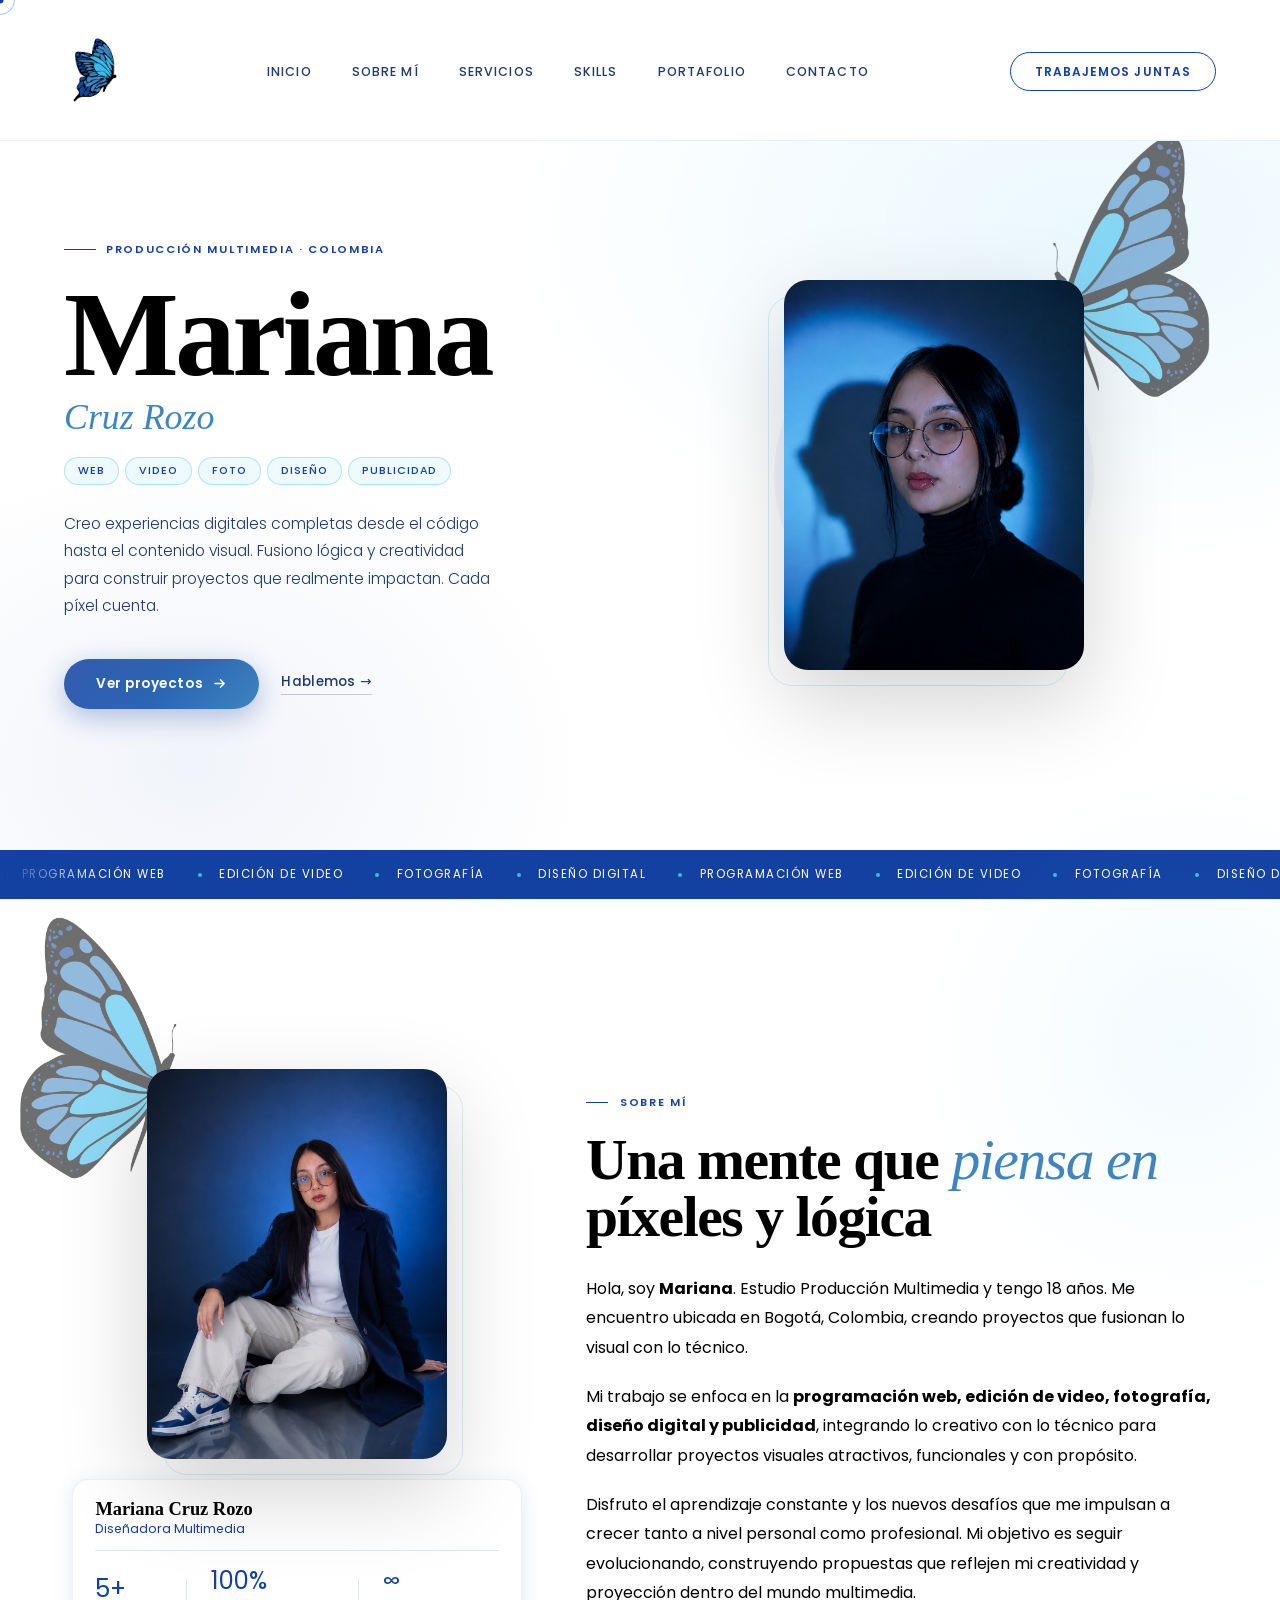
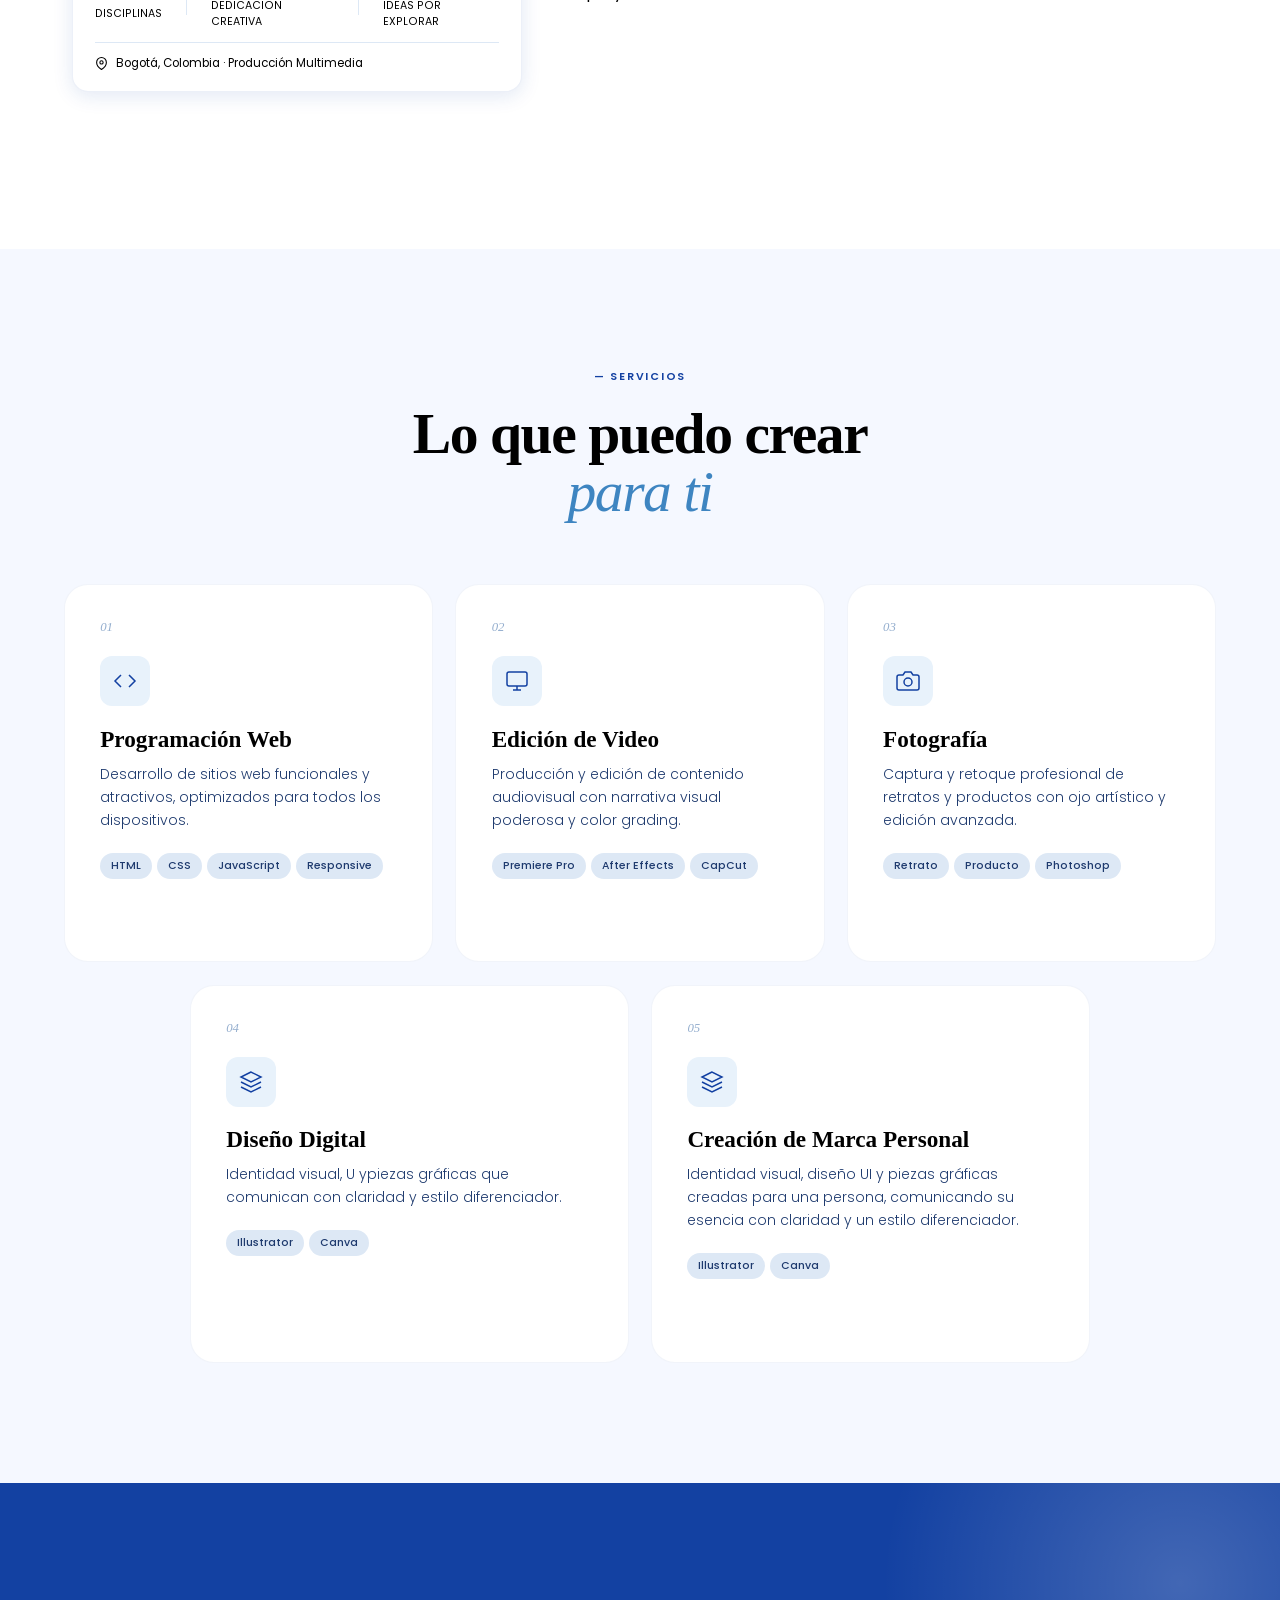
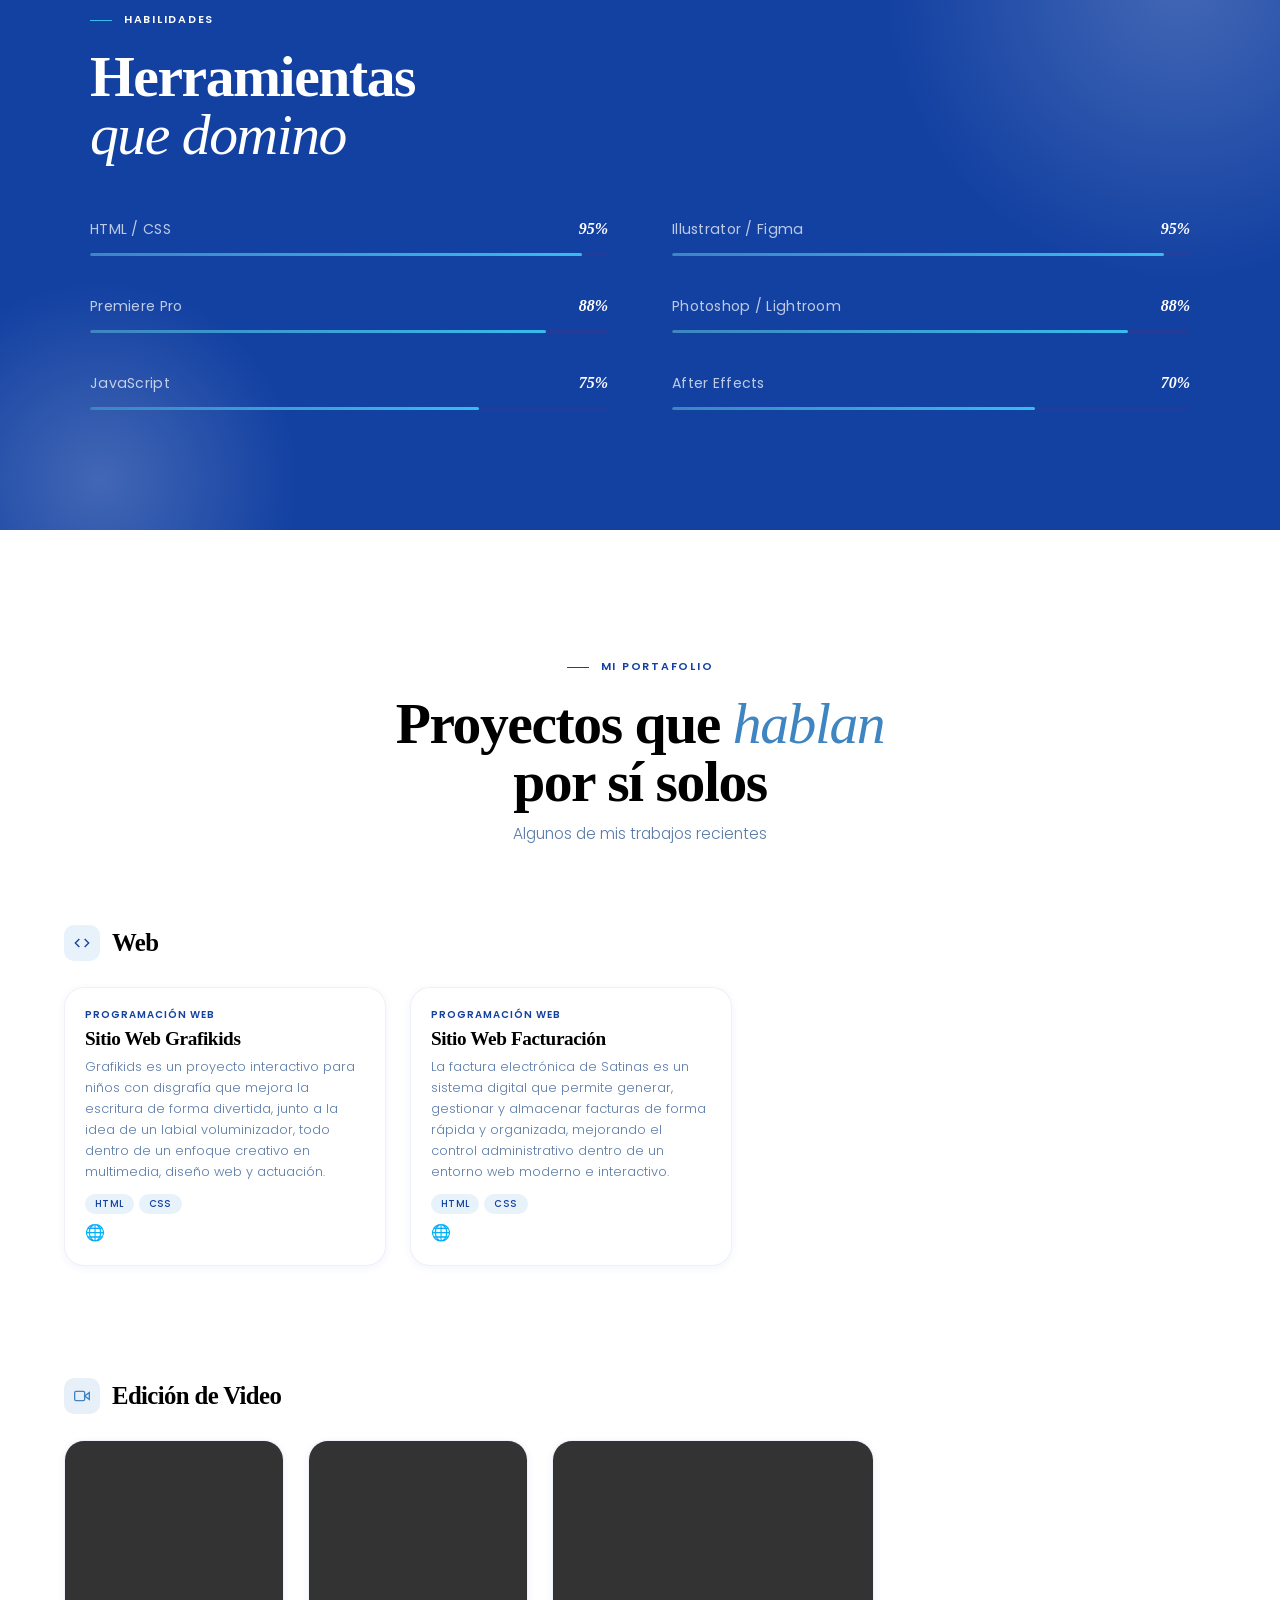
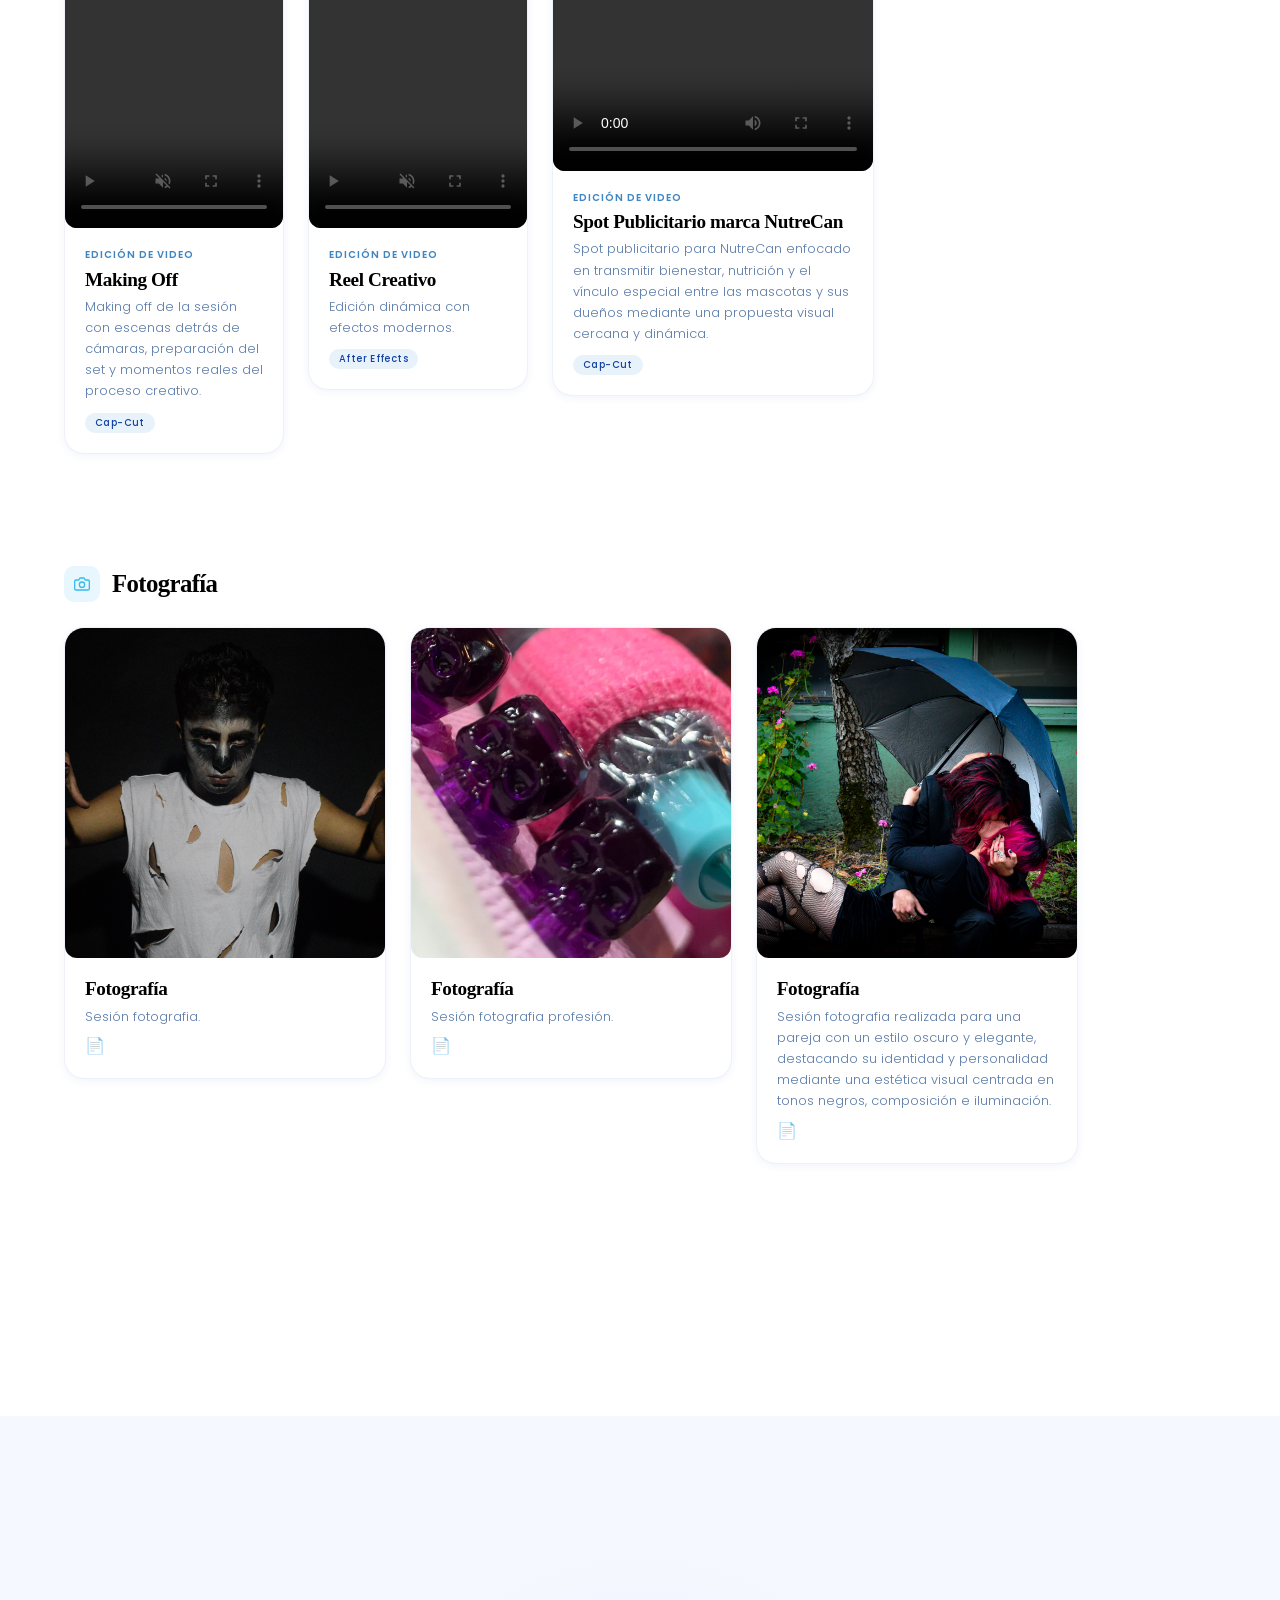
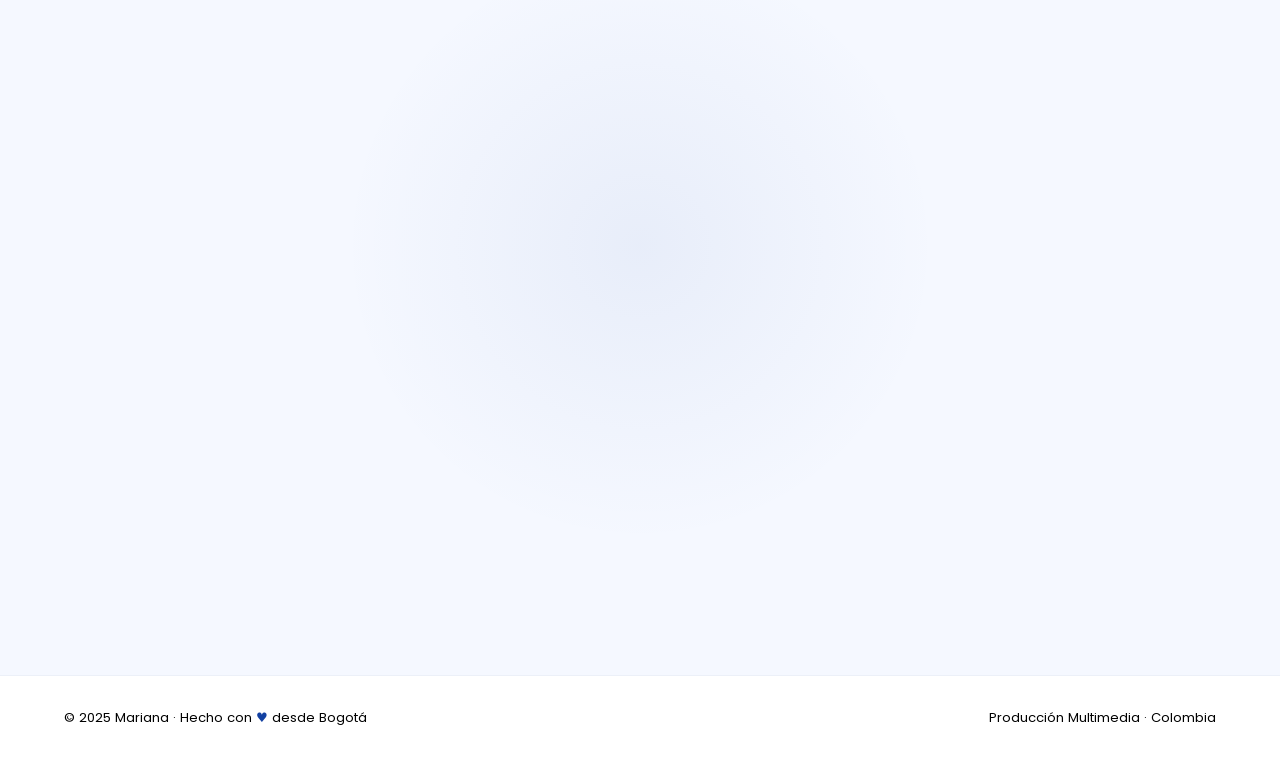
==== commit 45e3a66f: "Actualicé el diseño del portafolio" ====
--- a/index.html
+++ b/index.html
@@ -614,7 +614,7 @@
                         <div class="pf-card pf-card--horizontal">
                             <div class="pf-card-media">
                                 <div class="pf-media-img">
-                                    <img src="img/foto_lobo.JPG" alt="Producto">
+                                    <img src="img/foto_lobo.jpg" alt="Producto">
                                 </div>
 
 
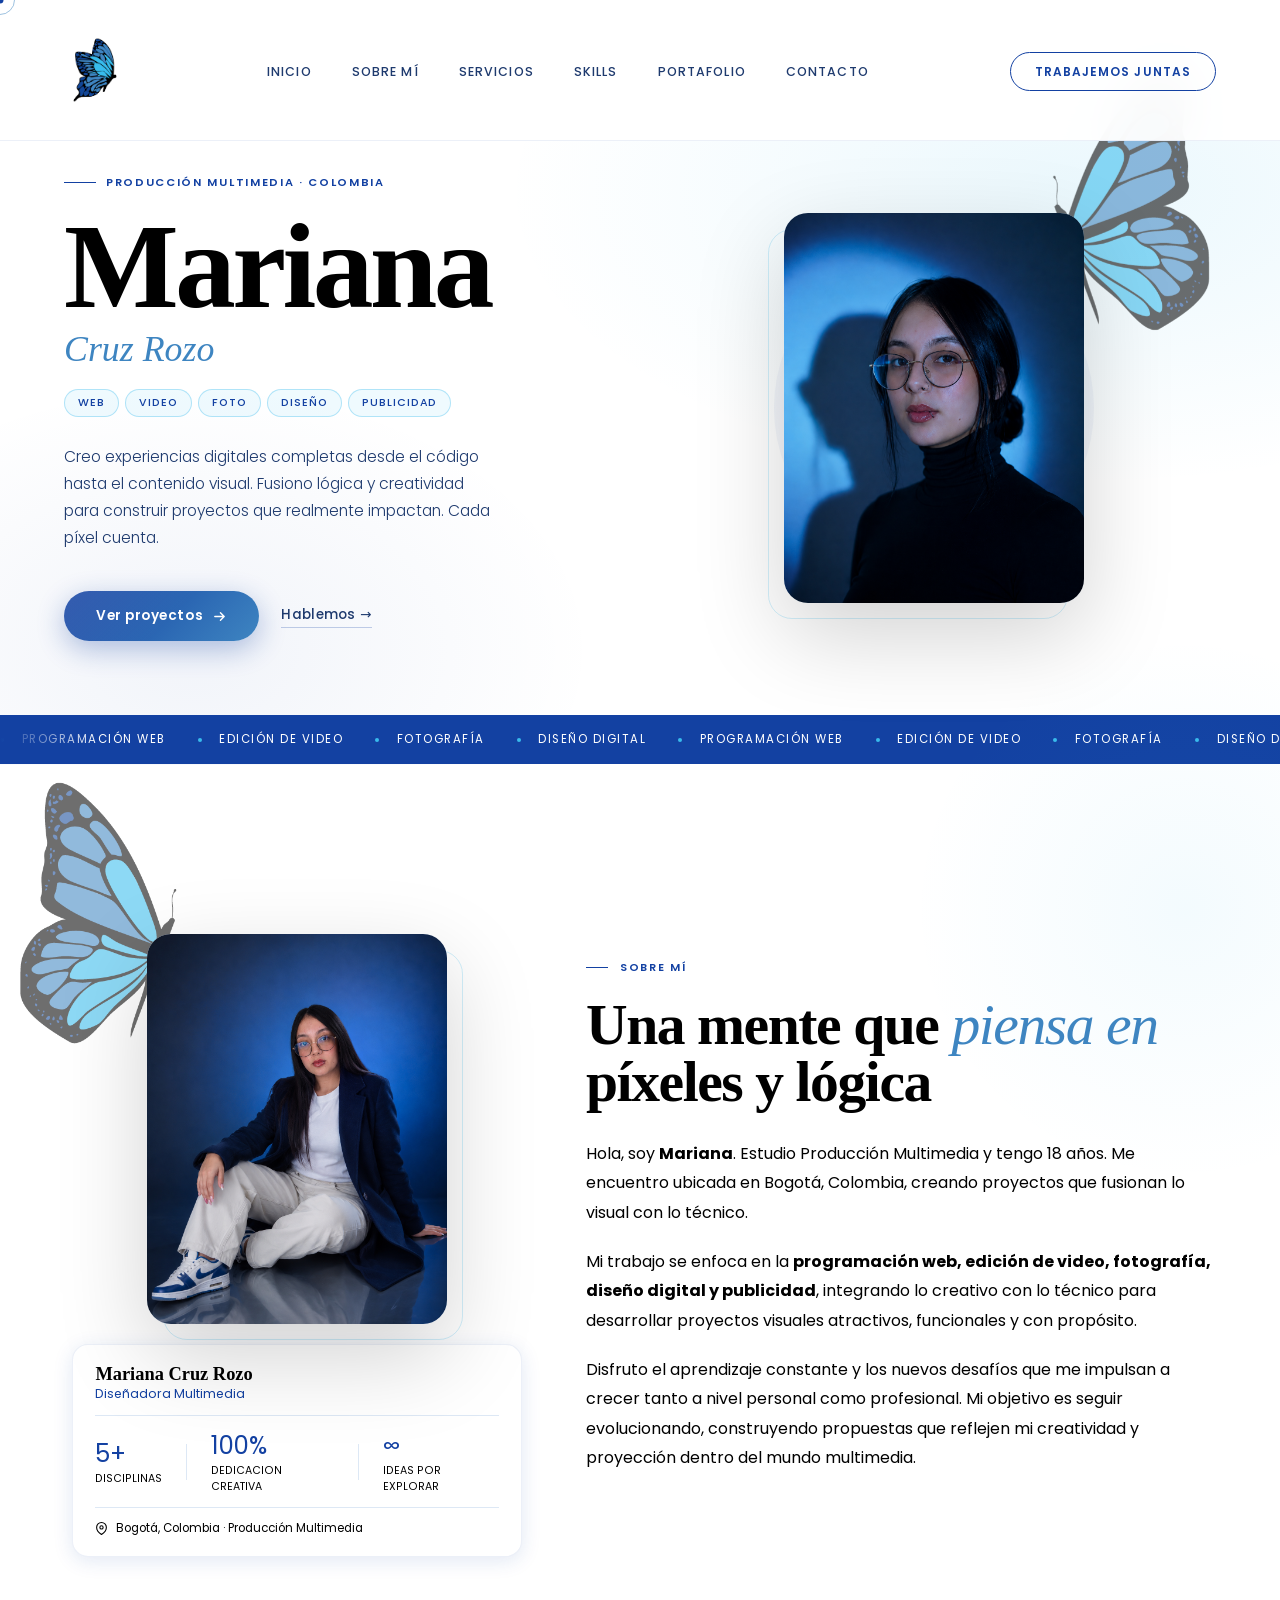
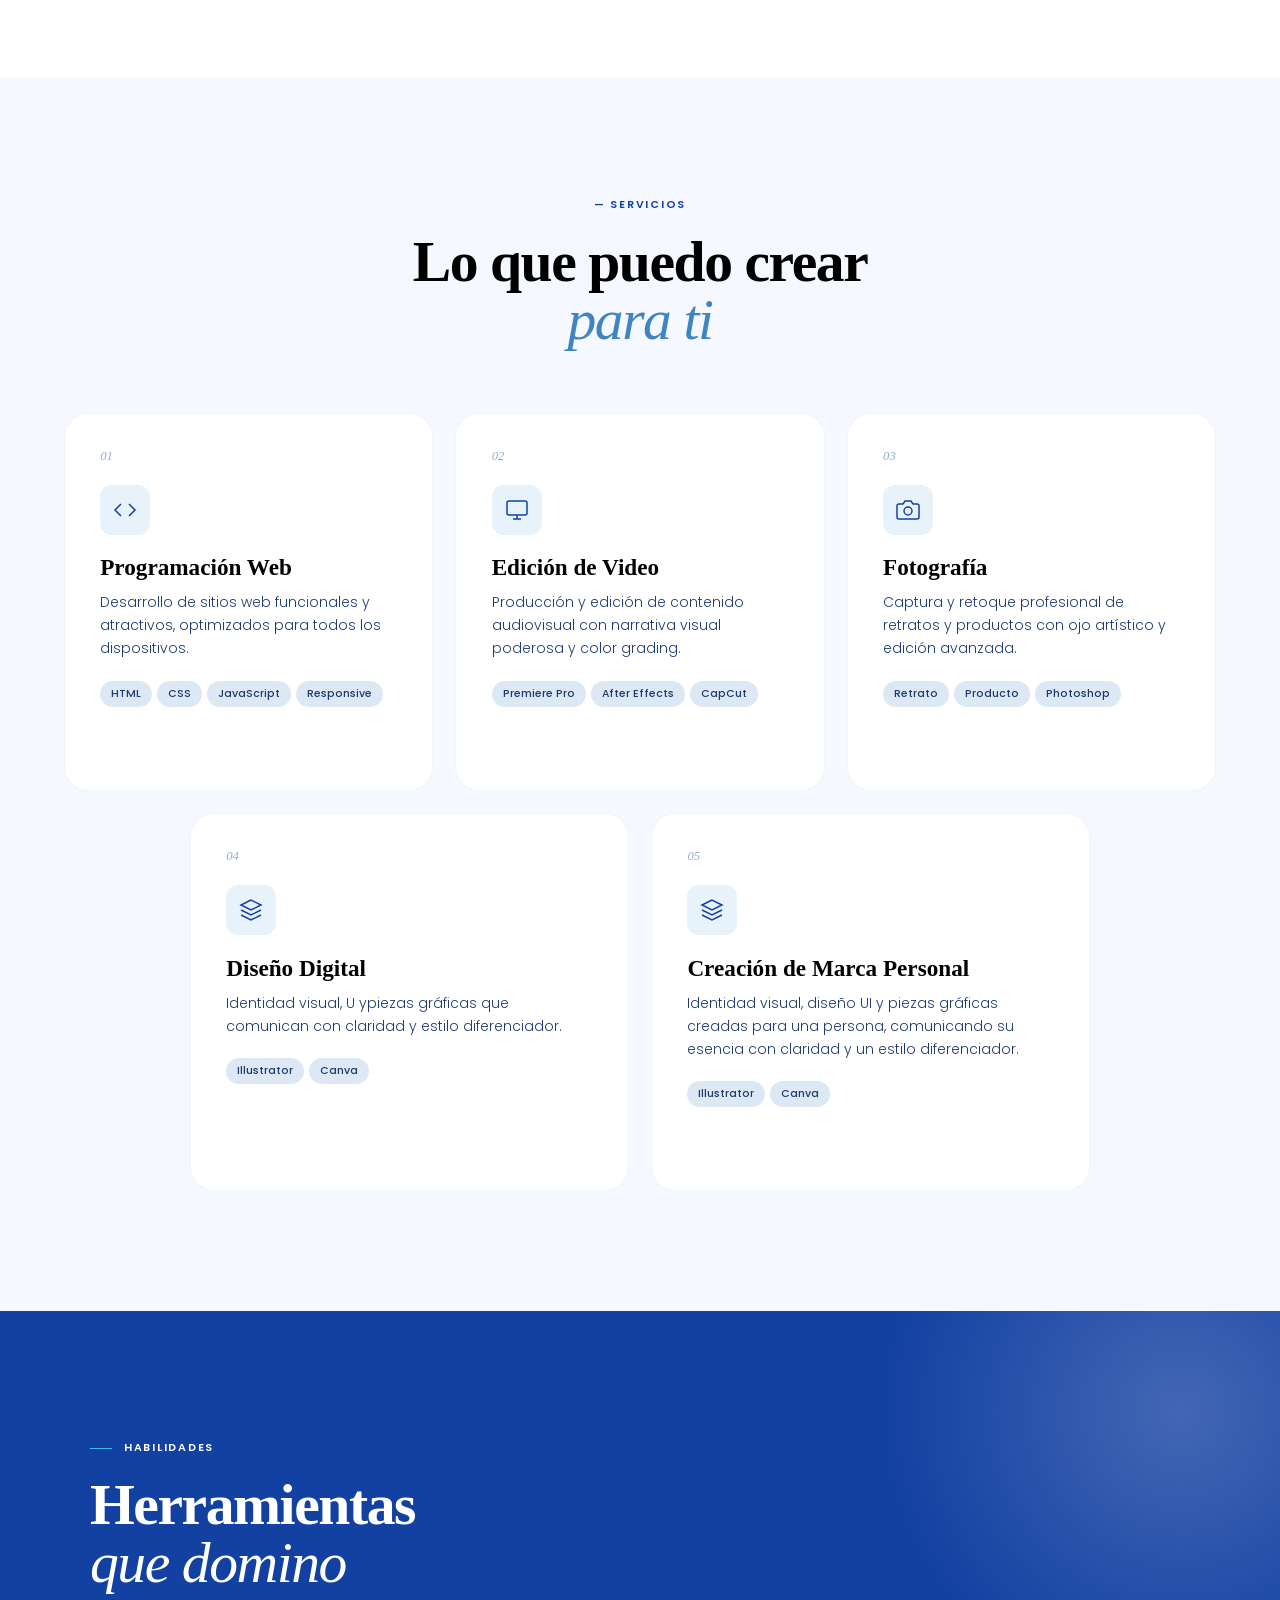
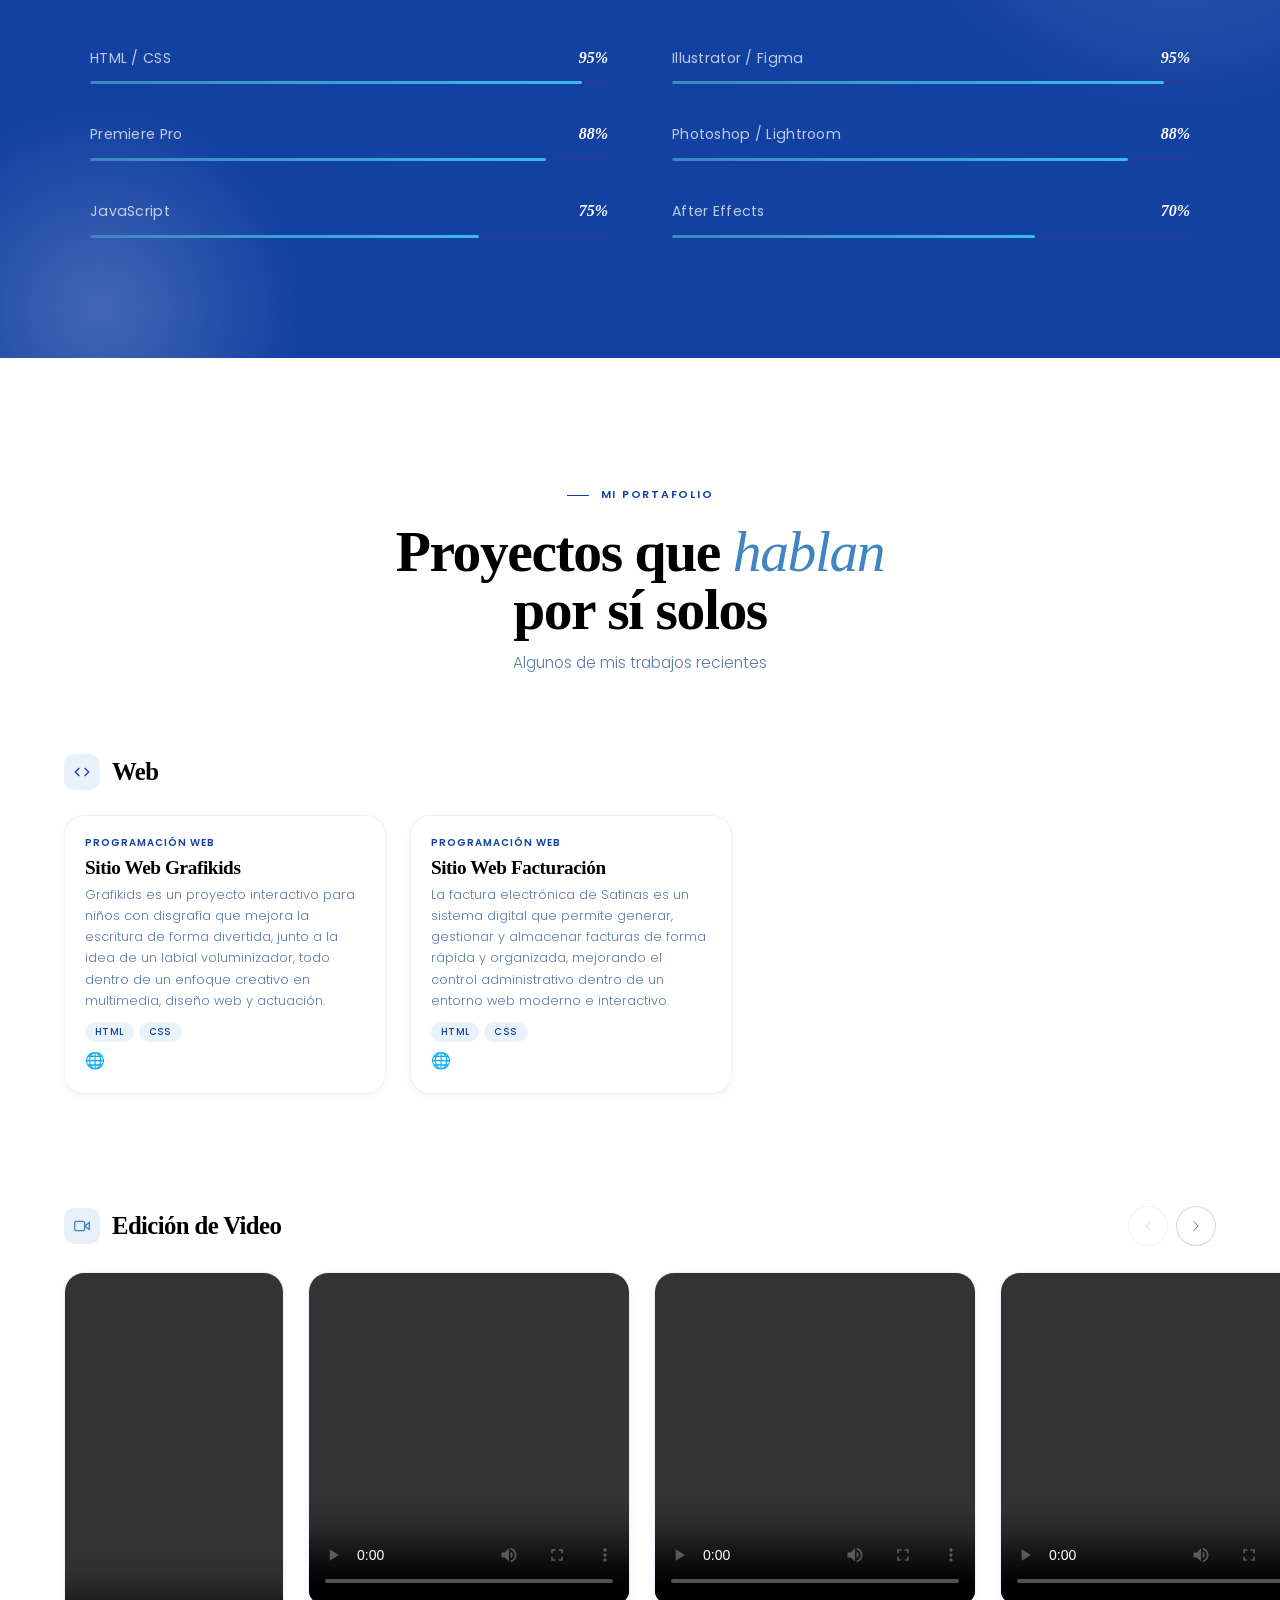
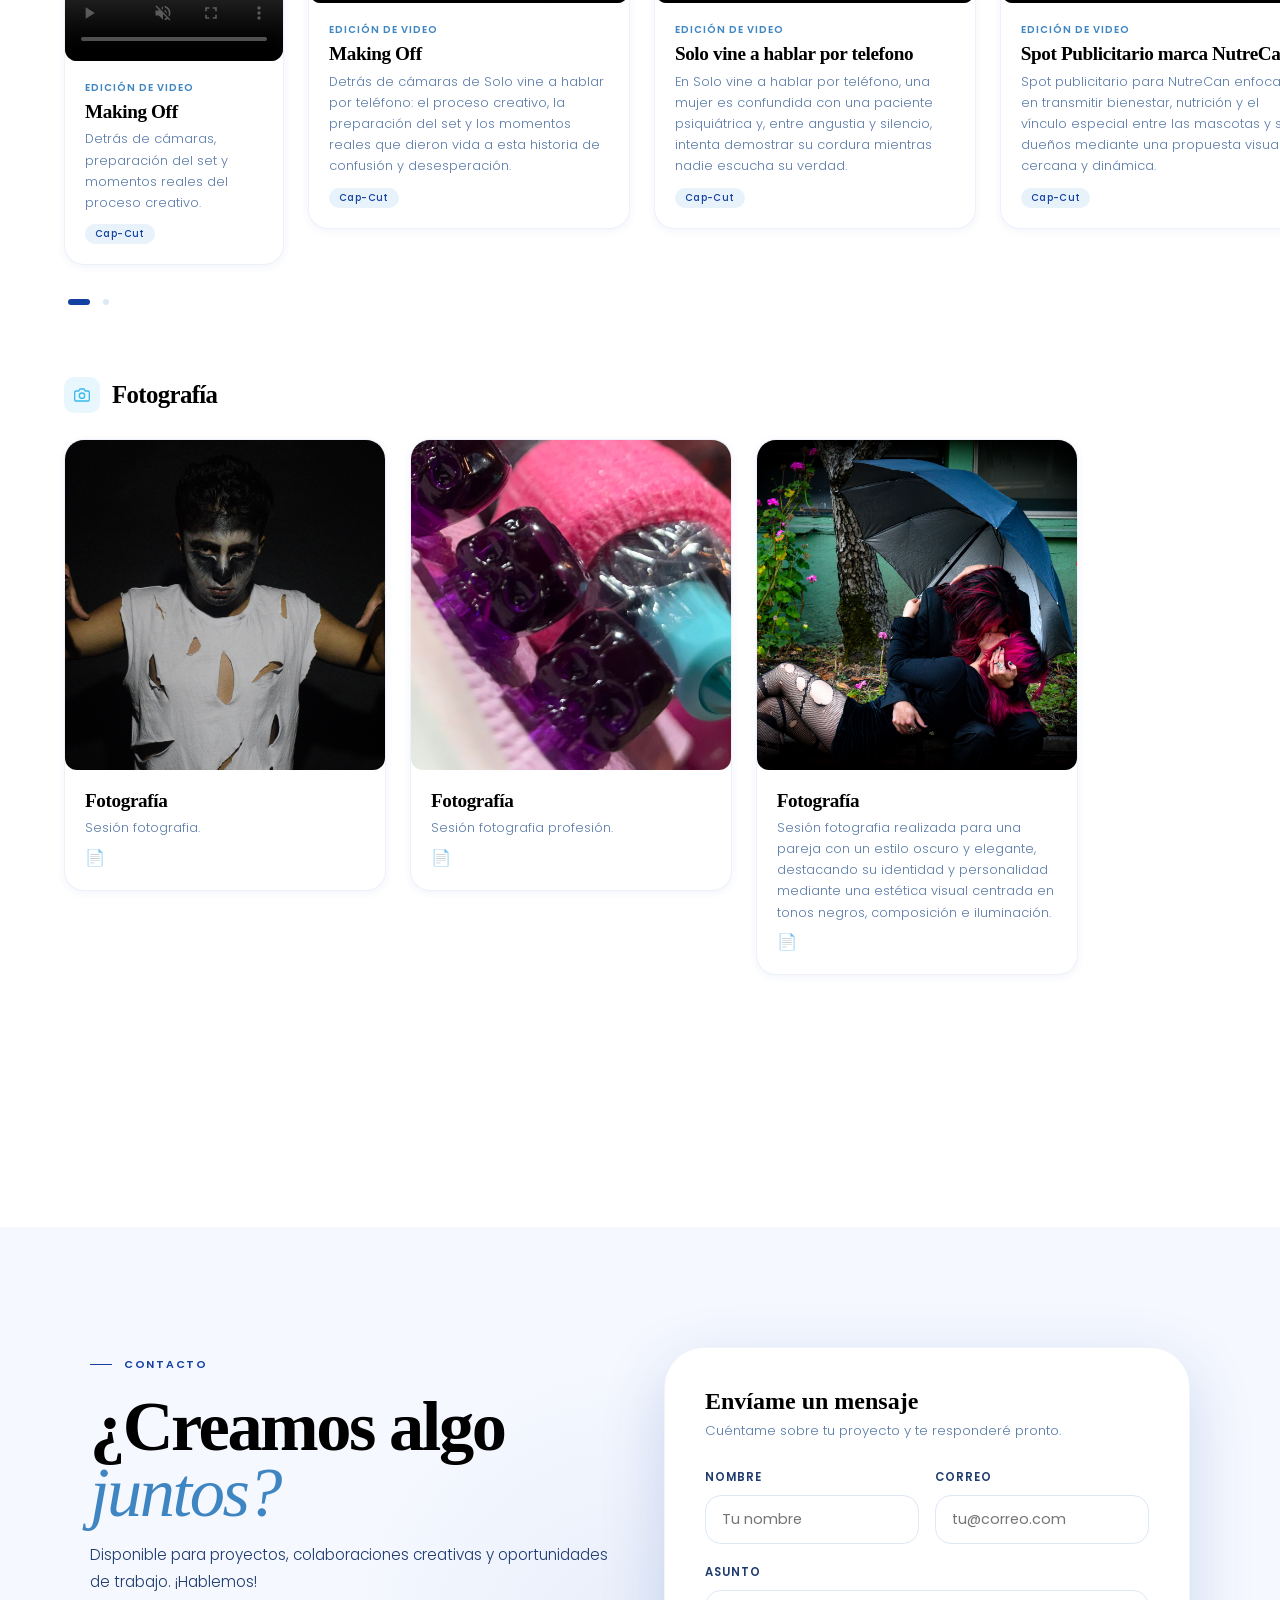
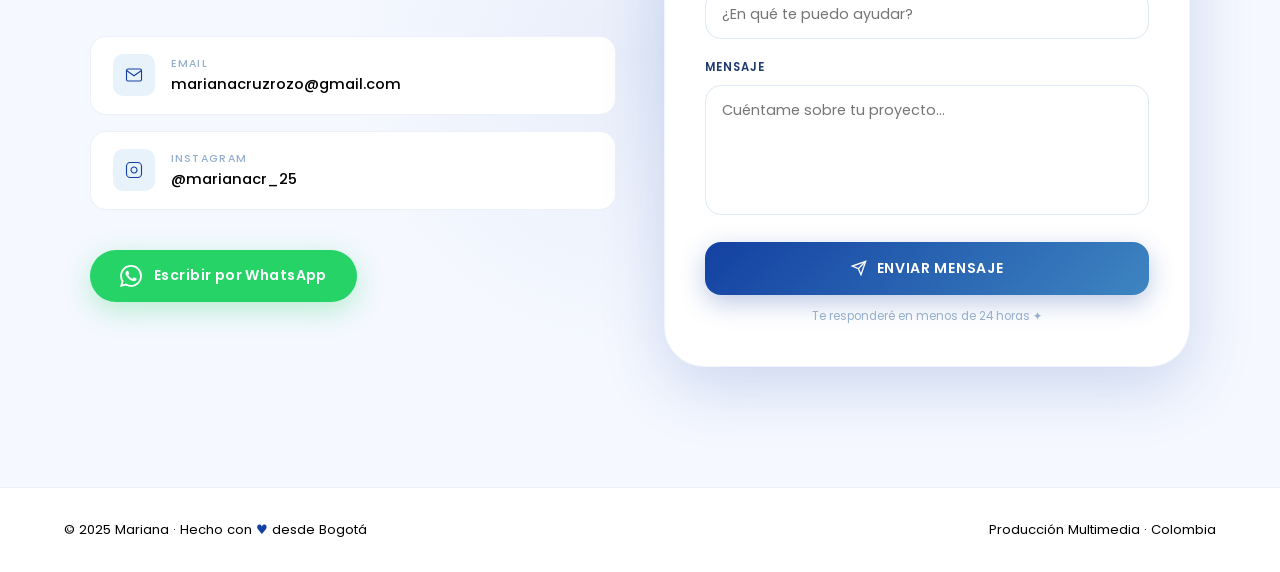
==== commit 5c2d2ff8: "Descripción de los cambios" ====
--- a/index.html
+++ b/index.html
@@ -518,7 +518,7 @@
                             <div class="pf-card-body">
                                 <span class="pf-card-cat pf-card-cat--video">Edición de Video</span>
                                 <h3 class="pf-card-title">Making Off</h3>
-                                <p class="pf-card-desc">Making off de la sesión con escenas detrás de cámaras,
+                                <p class="pf-card-desc">Detrás de cámaras,
                                     preparación del set y momentos reales del proceso creativo.</p>
                                 <div class="pf-card-chips">
                                     <span>Cap-Cut</span>
@@ -527,14 +527,17 @@
                         </div>
                     </div>
 
-                    <!-- VIDEO 2 -->
-                    <div class="swiper-slide swiper-slide--narrow">
-                        <div class="pf-card pf-card--vertical">
+
+
+                    <!-- VIDEO 2 HORIZONTAL -->
+                    <div class="swiper-slide">
+                        <div class="pf-card pf-card--horizontal">
                             <div class="pf-card-media">
 
                                 <div class="pf-media-video">
-                                    <video autoplay muted loop playsinline controls>
-                                        <source src="videos/video2.mp4" type="video/mp4">
+                                    <video controls>
+                                        <source src="video/making off Solo vine a hablar por telefono.mov"
+                                            type="video/mp4">
                                     </video>
                                 </div>
 
@@ -542,16 +545,46 @@
 
                             <div class="pf-card-body">
                                 <span class="pf-card-cat pf-card-cat--video">Edición de Video</span>
-                                <h3 class="pf-card-title">Reel Creativo</h3>
-                                <p class="pf-card-desc">Edición dinámica con efectos modernos.</p>
+                                <h3 class="pf-card-title">Making Off</h3>
+                                <p class="pf-card-desc">Detrás de cámaras de Solo vine a hablar por teléfono: el proceso
+                                    creativo, la preparación del set y los momentos reales que dieron vida a esta
+                                    historia de confusión y desesperación.
+                                </p>
                                 <div class="pf-card-chips">
-                                    <span>After Effects</span>
+                                    <span>Cap-Cut</span>
                                 </div>
                             </div>
                         </div>
                     </div>
 
                     <!-- VIDEO 3 HORIZONTAL -->
+                    <div class="swiper-slide">
+                        <div class="pf-card pf-card--horizontal">
+                            <div class="pf-card-media">
+
+                                <div class="pf-media-video">
+                                    <video controls>
+                                        <source src="video/Solo vine a hablar por telefono.mov" type="video/mp4">
+                                    </video>
+                                </div>
+
+                            </div>
+
+                            <div class="pf-card-body">
+                                <span class="pf-card-cat pf-card-cat--video">Edición de Video</span>
+                                <h3 class="pf-card-title">Solo vine a hablar por telefono </h3>
+                                <p class="pf-card-desc">En Solo vine a hablar por teléfono, una mujer es confundida con
+                                    una paciente psiquiátrica y, entre angustia y silencio, intenta demostrar su cordura
+                                    mientras nadie escucha su verdad.
+                                </p>
+                                <div class="pf-card-chips">
+                                    <span>Cap-Cut</span>
+                                </div>
+                            </div>
+                        </div>
+                    </div>
+
+                    <!-- VIDEO 4 HORIZONTAL -->
                     <div class="swiper-slide">
                         <div class="pf-card pf-card--horizontal">
                             <div class="pf-card-media">
@@ -576,6 +609,7 @@
                             </div>
                         </div>
                     </div>
+
 
                 </div>
             </div>
--- a/style.css
+++ b/style.css
@@ -443,7 +443,7 @@
    HERO
    ================================================================ */
 .hero {
-    min-height: 100vh;
+    min-height: 85vh;
 
     /* IMAGEN BORDE + GRADIENTE */
 
@@ -515,6 +515,23 @@
 }
 
 
+.hero::after {
+    content: "";
+    position: absolute;
+    bottom: -120px;
+    /* más grande para que conecte */
+    right: -60px;
+
+    width: 320px;
+    height: 320px;
+
+    background: url("borde_abajo.png") no-repeat;
+    background-size: contain;
+
+    pointer-events: none;
+    z-index: 0;
+    opacity: 0.9;
+}
 
 .hero::before {
     content: '';
@@ -961,7 +978,8 @@
 
 .section {
 
-    position: relative
+    position: relative;
+    z-index: 1;
 }
 
 .sec-label {
@@ -1032,7 +1050,7 @@
 
 .about {
     padding: 120px 5vw;
-    min-height: 100vh;
+    min-height: auto;
     position: relative;
 
 }
@@ -1766,7 +1784,7 @@
     aspect-ratio: 16 / 10;
     position: relative;
     flex-shrink: 0;
-     width: 100%;
+    width: 100%;
     height: 330px;
     overflow: hidden;
 }
@@ -1824,8 +1842,8 @@
     background: linear-gradient(135deg, #0d2240 0%, #1341A2 100%);
     color: white;
 }
-sss
-.pf-ph--vid3 {
+
+sss .pf-ph--vid3 {
     background: linear-gradient(160deg, #05111f 0%, #0f2a5c 60%, #39BBED 100%);
     color: white;
 }
@@ -1848,13 +1866,15 @@
     object-fit: cover;
     display: block;
 }
+
 .pf-media-img img {
     width: 100%;
     height: 100%;
     object-fit: cover;
     display: block;
-     
-}
+
+}
+
 /* Play button for video */
 .pf-play-btn {
     width: 50px;
@@ -1961,6 +1981,7 @@
     color: var(--wine);
     letter-spacing: .04em;
 }
+
 .pf-media-video {
     width: 100%;
     height: 100%;
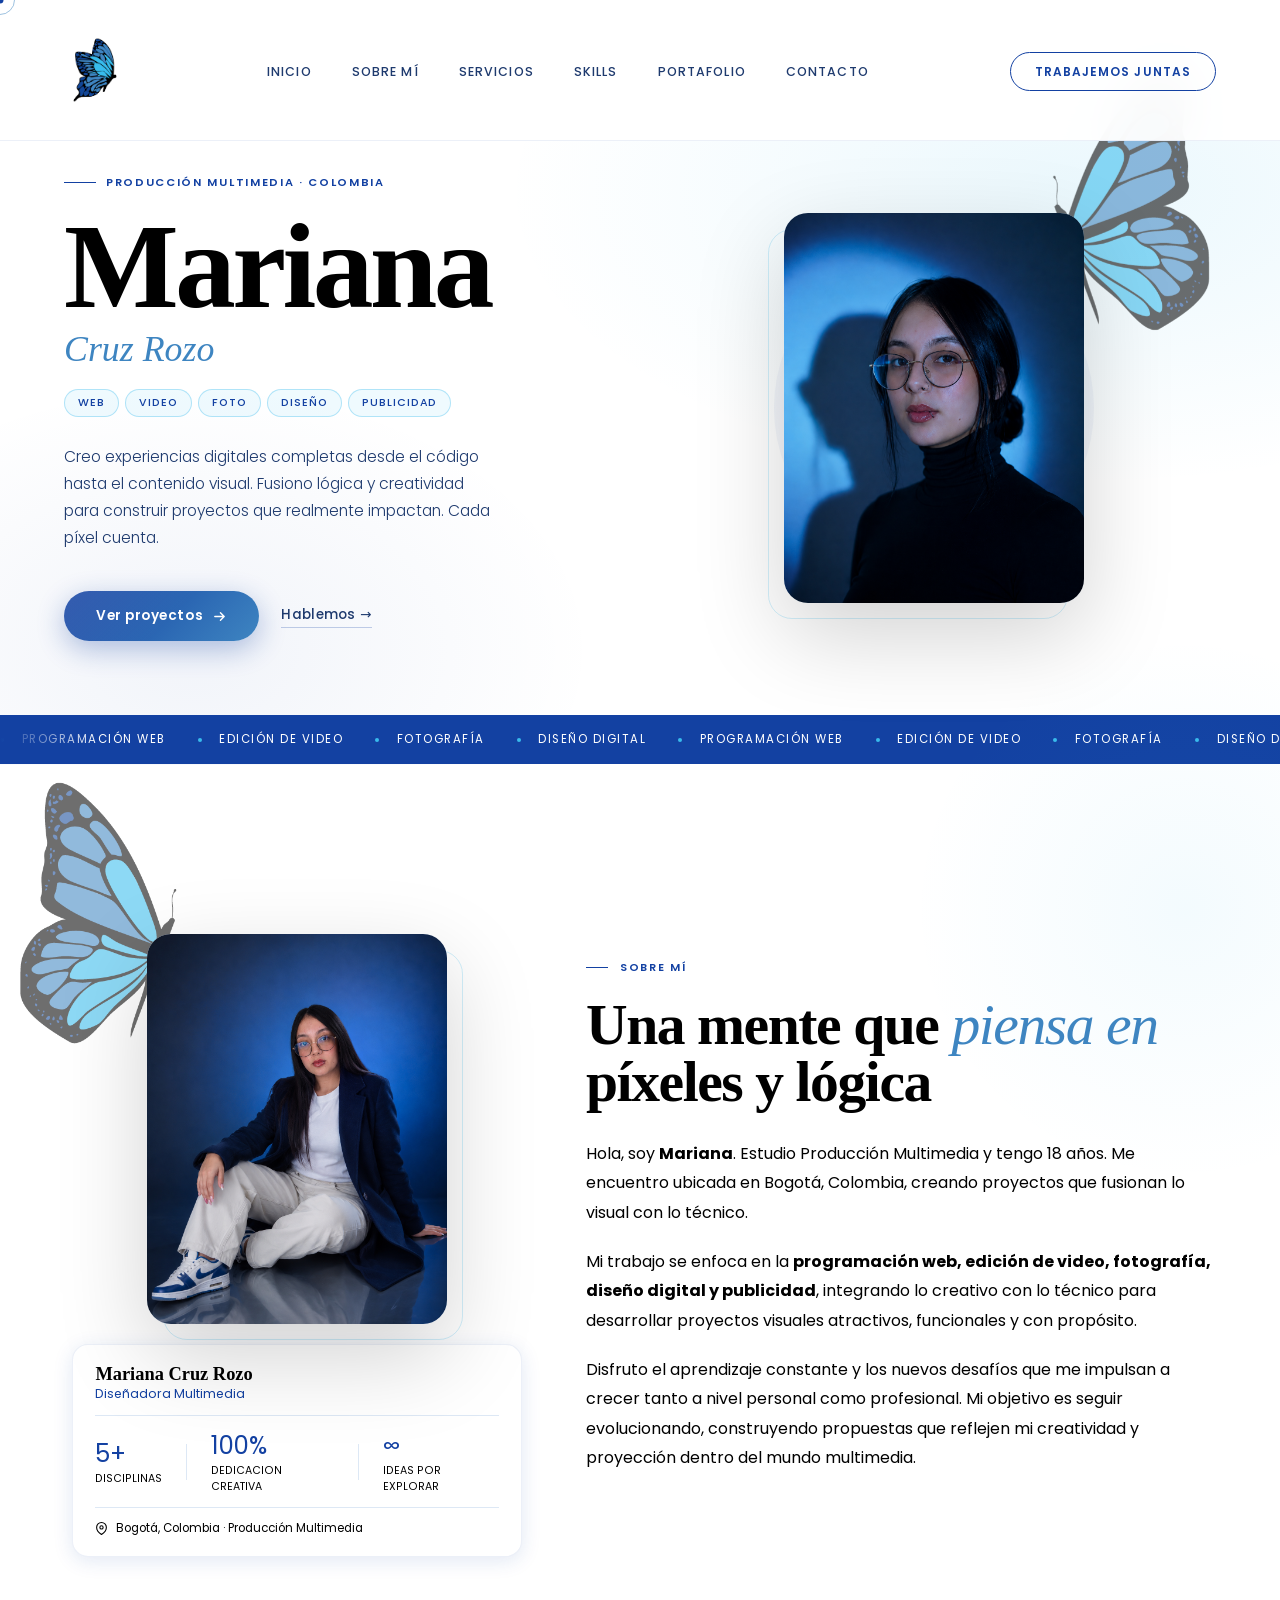
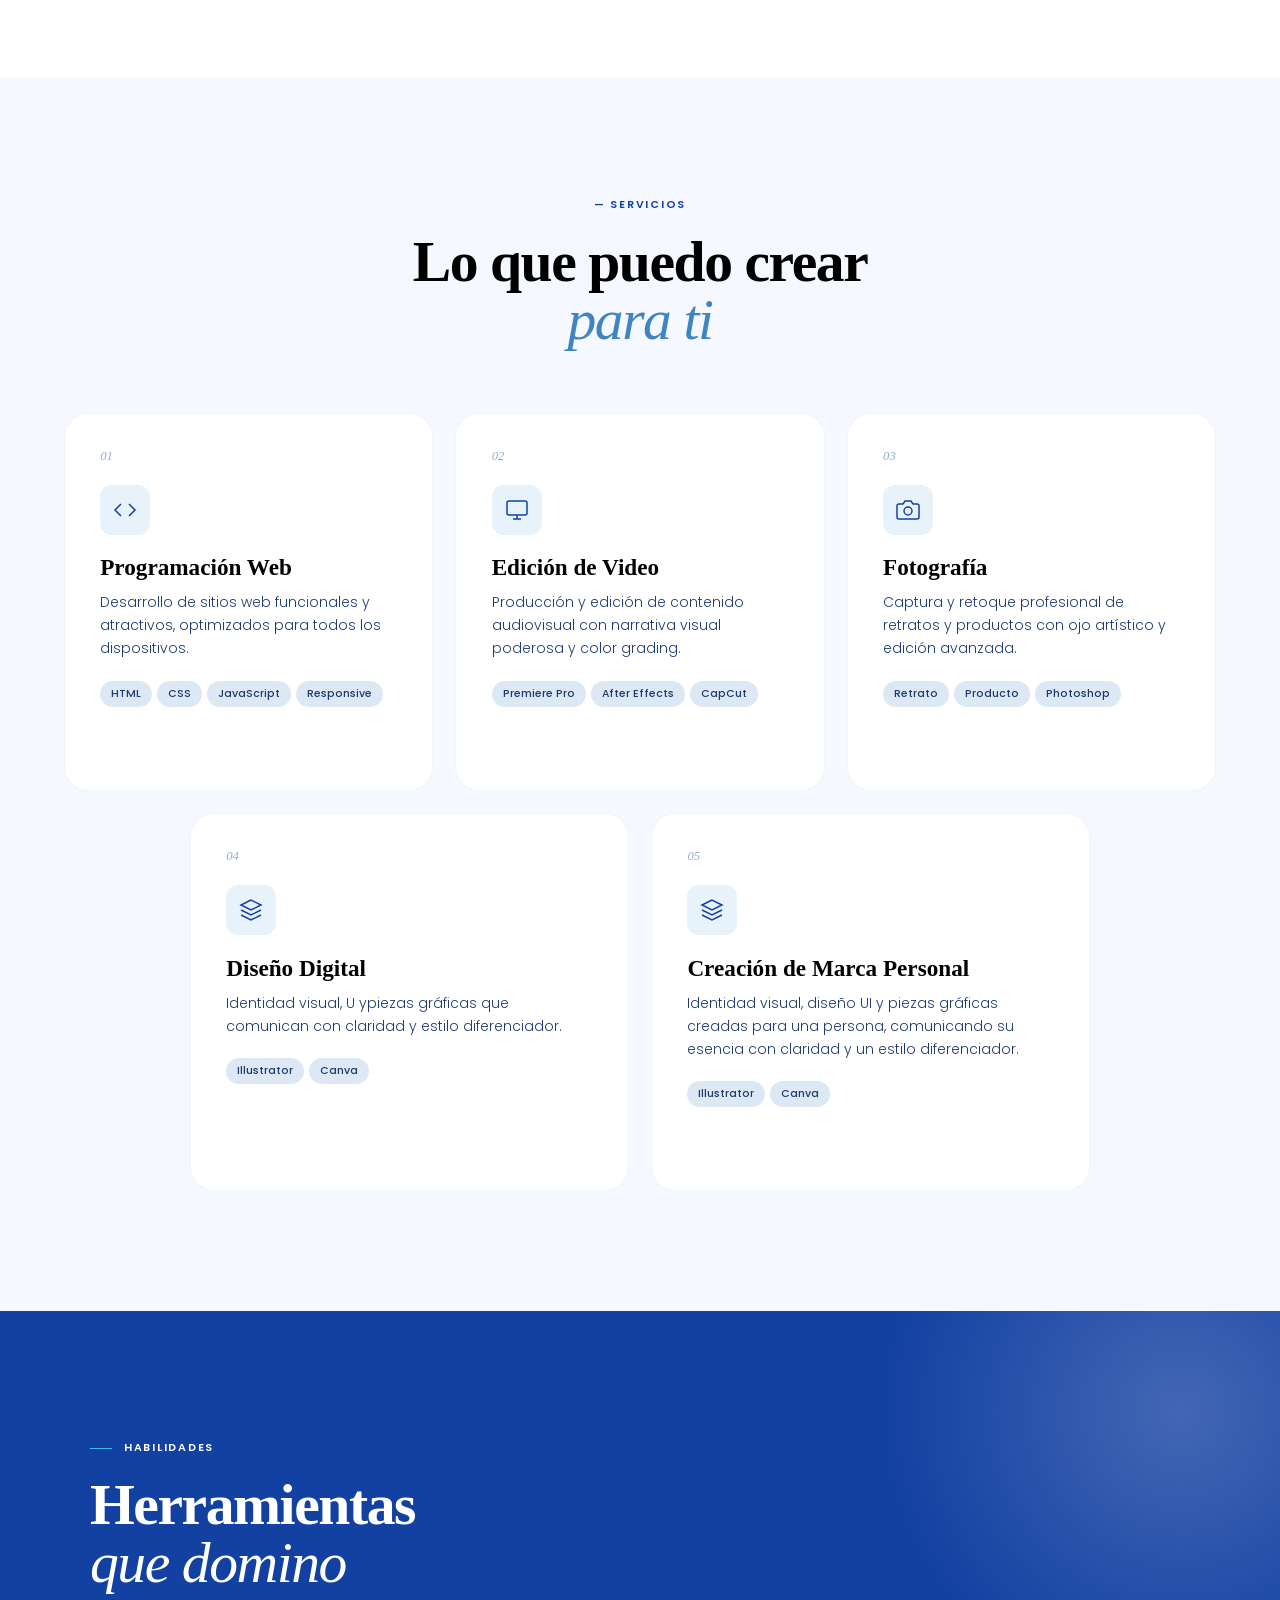
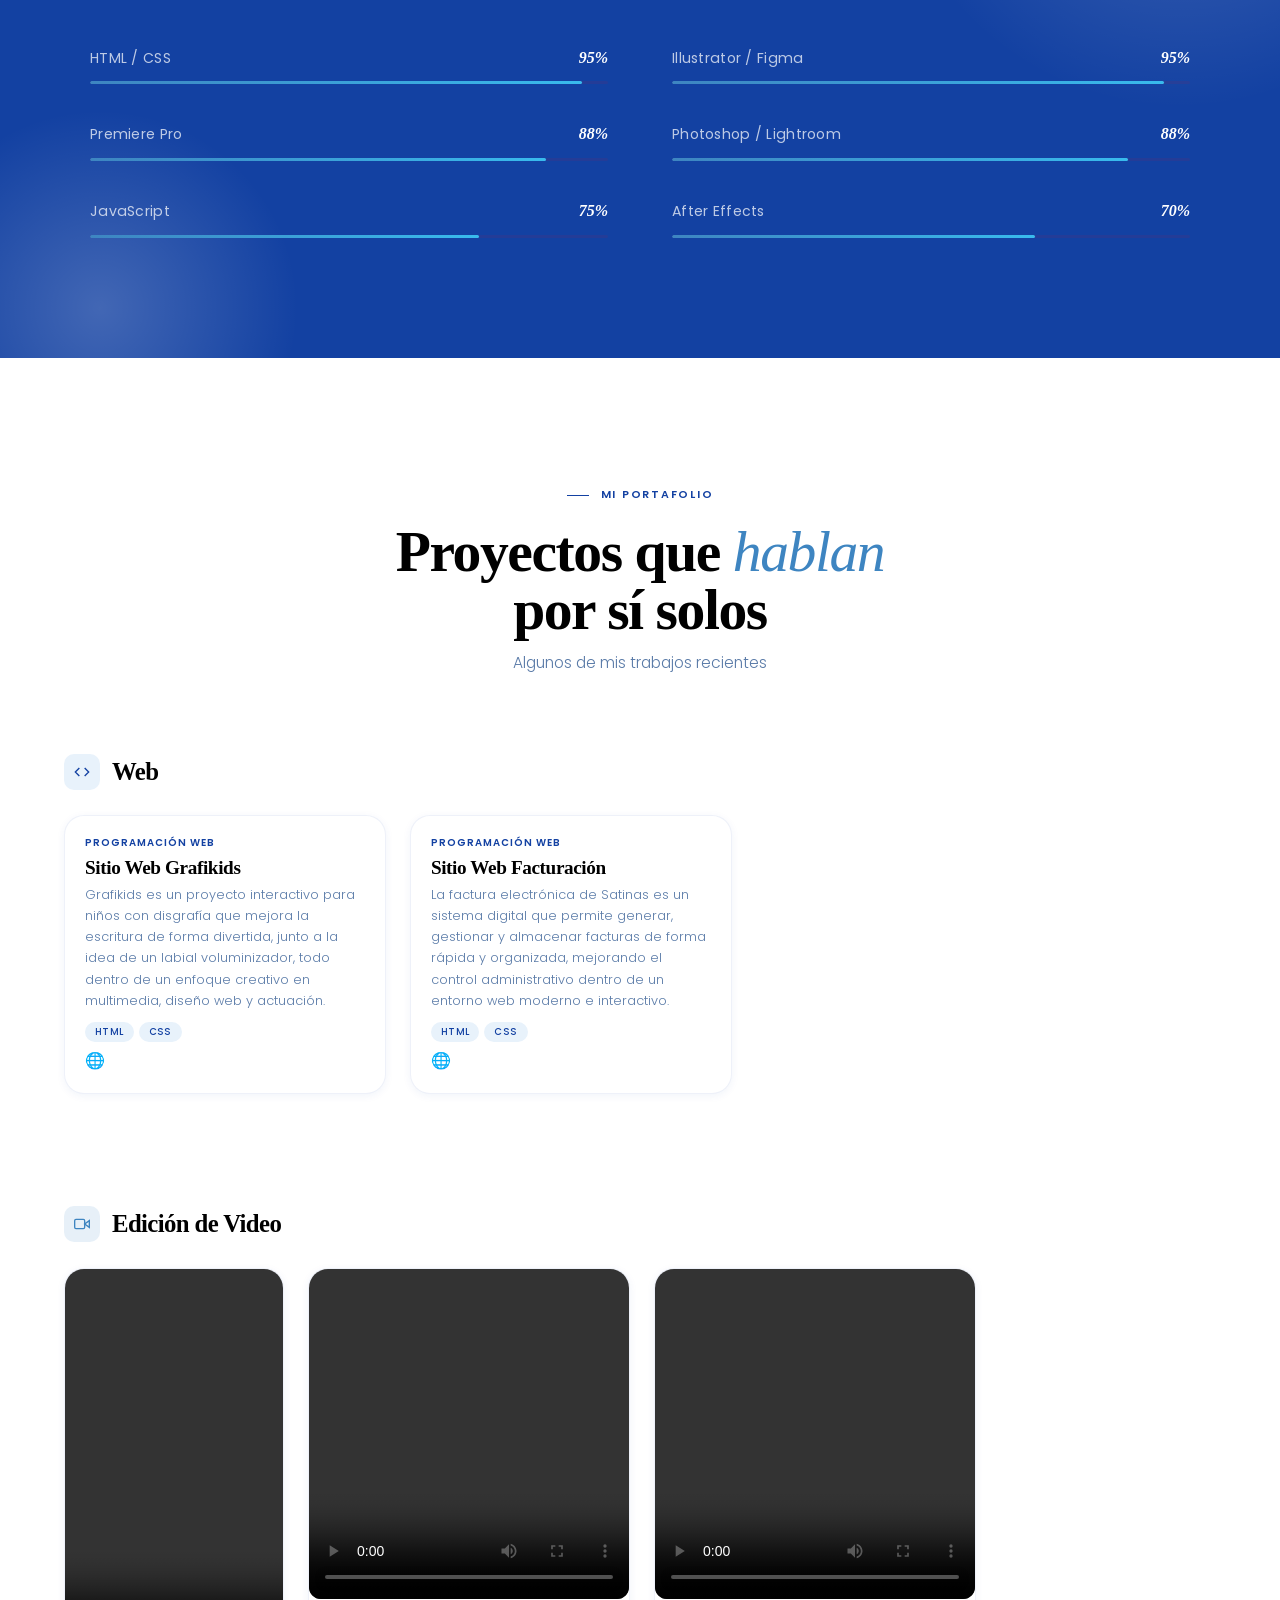
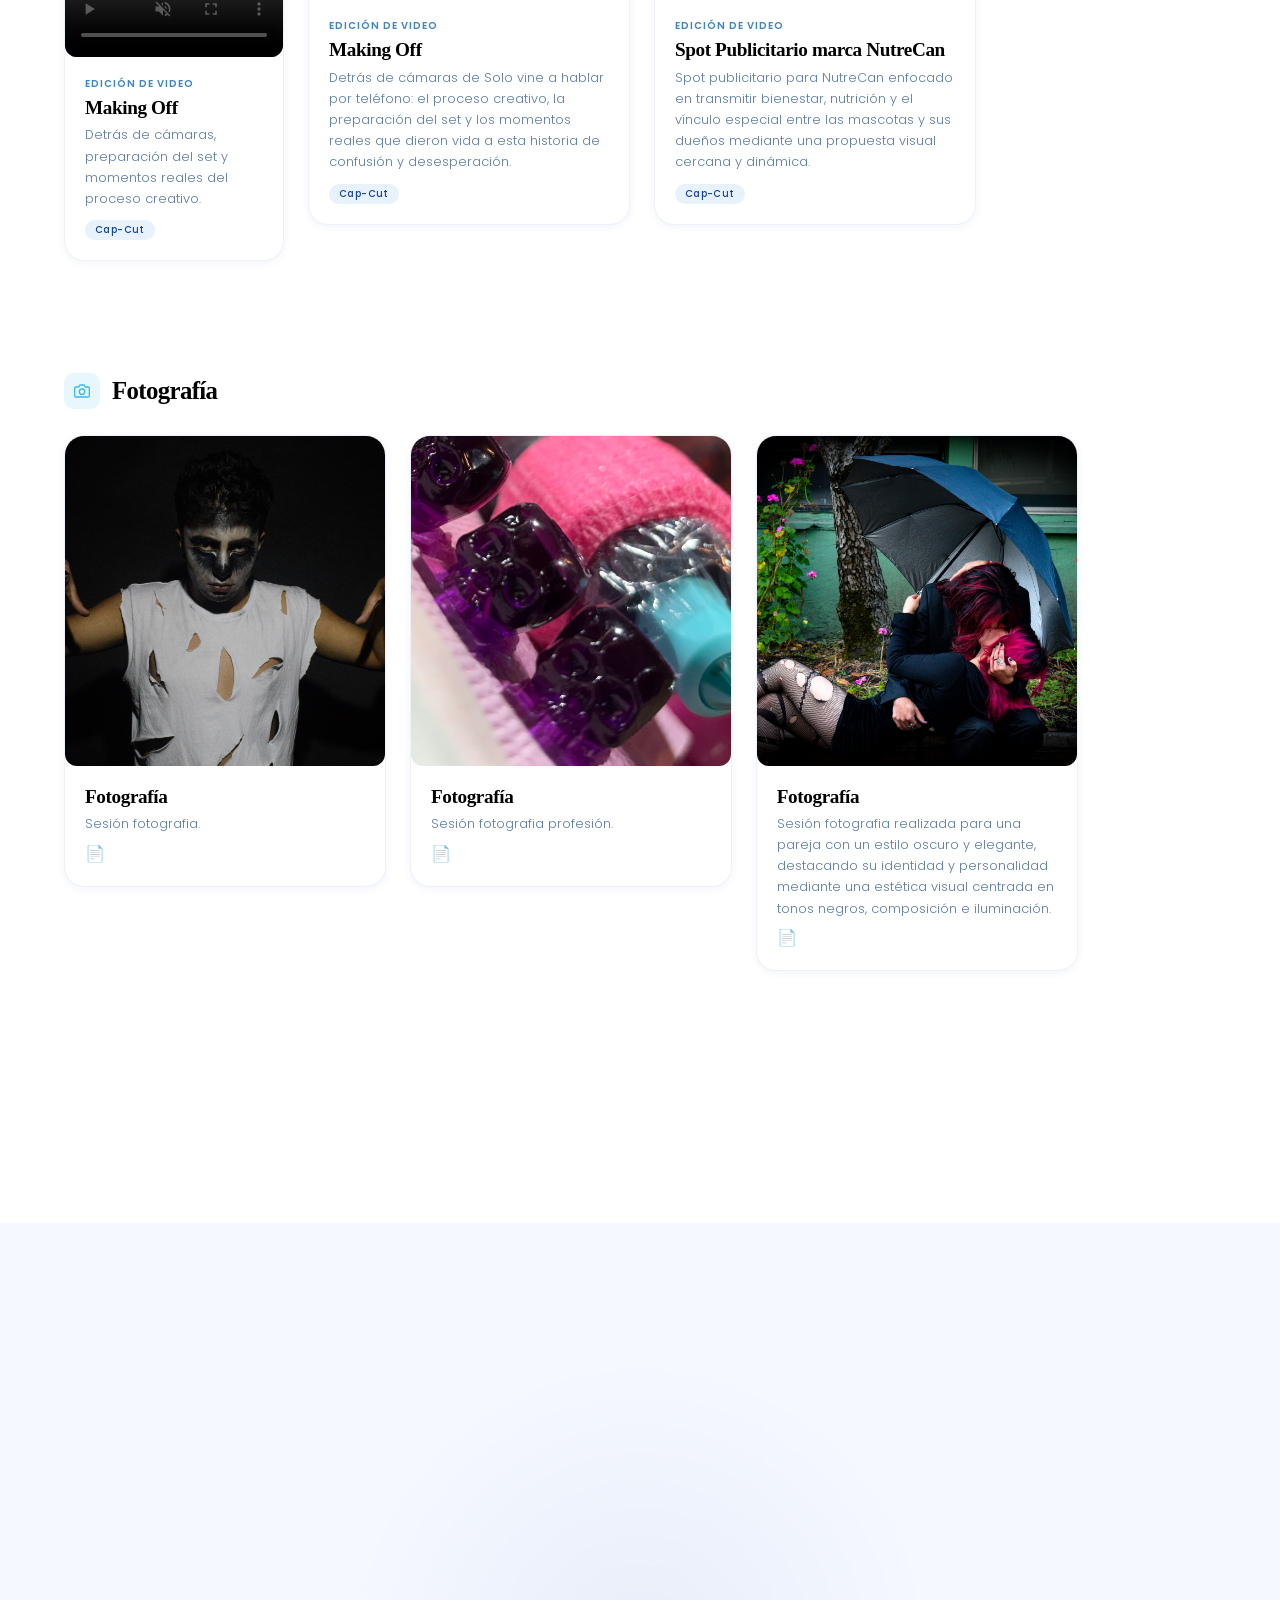
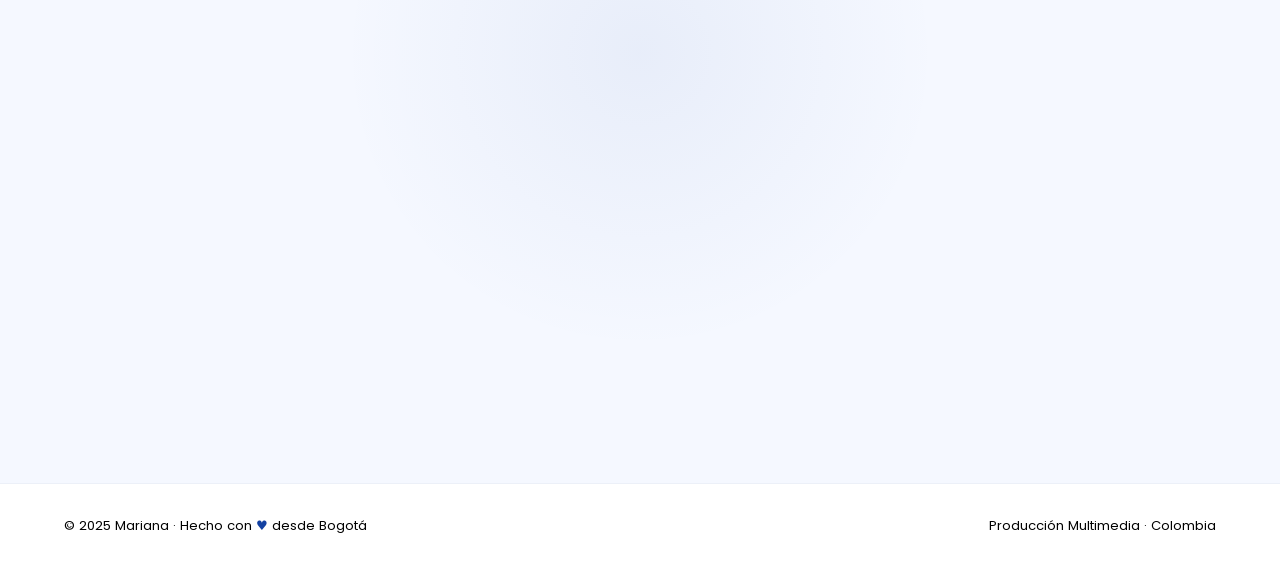
==== commit d53e8d5e: "actuazliar" ====
--- a/index.html
+++ b/index.html
@@ -557,34 +557,9 @@
                         </div>
                     </div>
 
+                
+
                     <!-- VIDEO 3 HORIZONTAL -->
-                    <div class="swiper-slide">
-                        <div class="pf-card pf-card--horizontal">
-                            <div class="pf-card-media">
-
-                                <div class="pf-media-video">
-                                    <video controls>
-                                        <source src="video/Solo vine a hablar por telefono.mov" type="video/mp4">
-                                    </video>
-                                </div>
-
-                            </div>
-
-                            <div class="pf-card-body">
-                                <span class="pf-card-cat pf-card-cat--video">Edición de Video</span>
-                                <h3 class="pf-card-title">Solo vine a hablar por telefono </h3>
-                                <p class="pf-card-desc">En Solo vine a hablar por teléfono, una mujer es confundida con
-                                    una paciente psiquiátrica y, entre angustia y silencio, intenta demostrar su cordura
-                                    mientras nadie escucha su verdad.
-                                </p>
-                                <div class="pf-card-chips">
-                                    <span>Cap-Cut</span>
-                                </div>
-                            </div>
-                        </div>
-                    </div>
-
-                    <!-- VIDEO 4 HORIZONTAL -->
                     <div class="swiper-slide">
                         <div class="pf-card pf-card--horizontal">
                             <div class="pf-card-media">
--- a/style.css
+++ b/style.css
@@ -2252,7 +2252,6 @@
 }
 
 /* Columna izquierda */
-.contact-left {}
 
 .contact-title {
     font-family: var(--font-display);
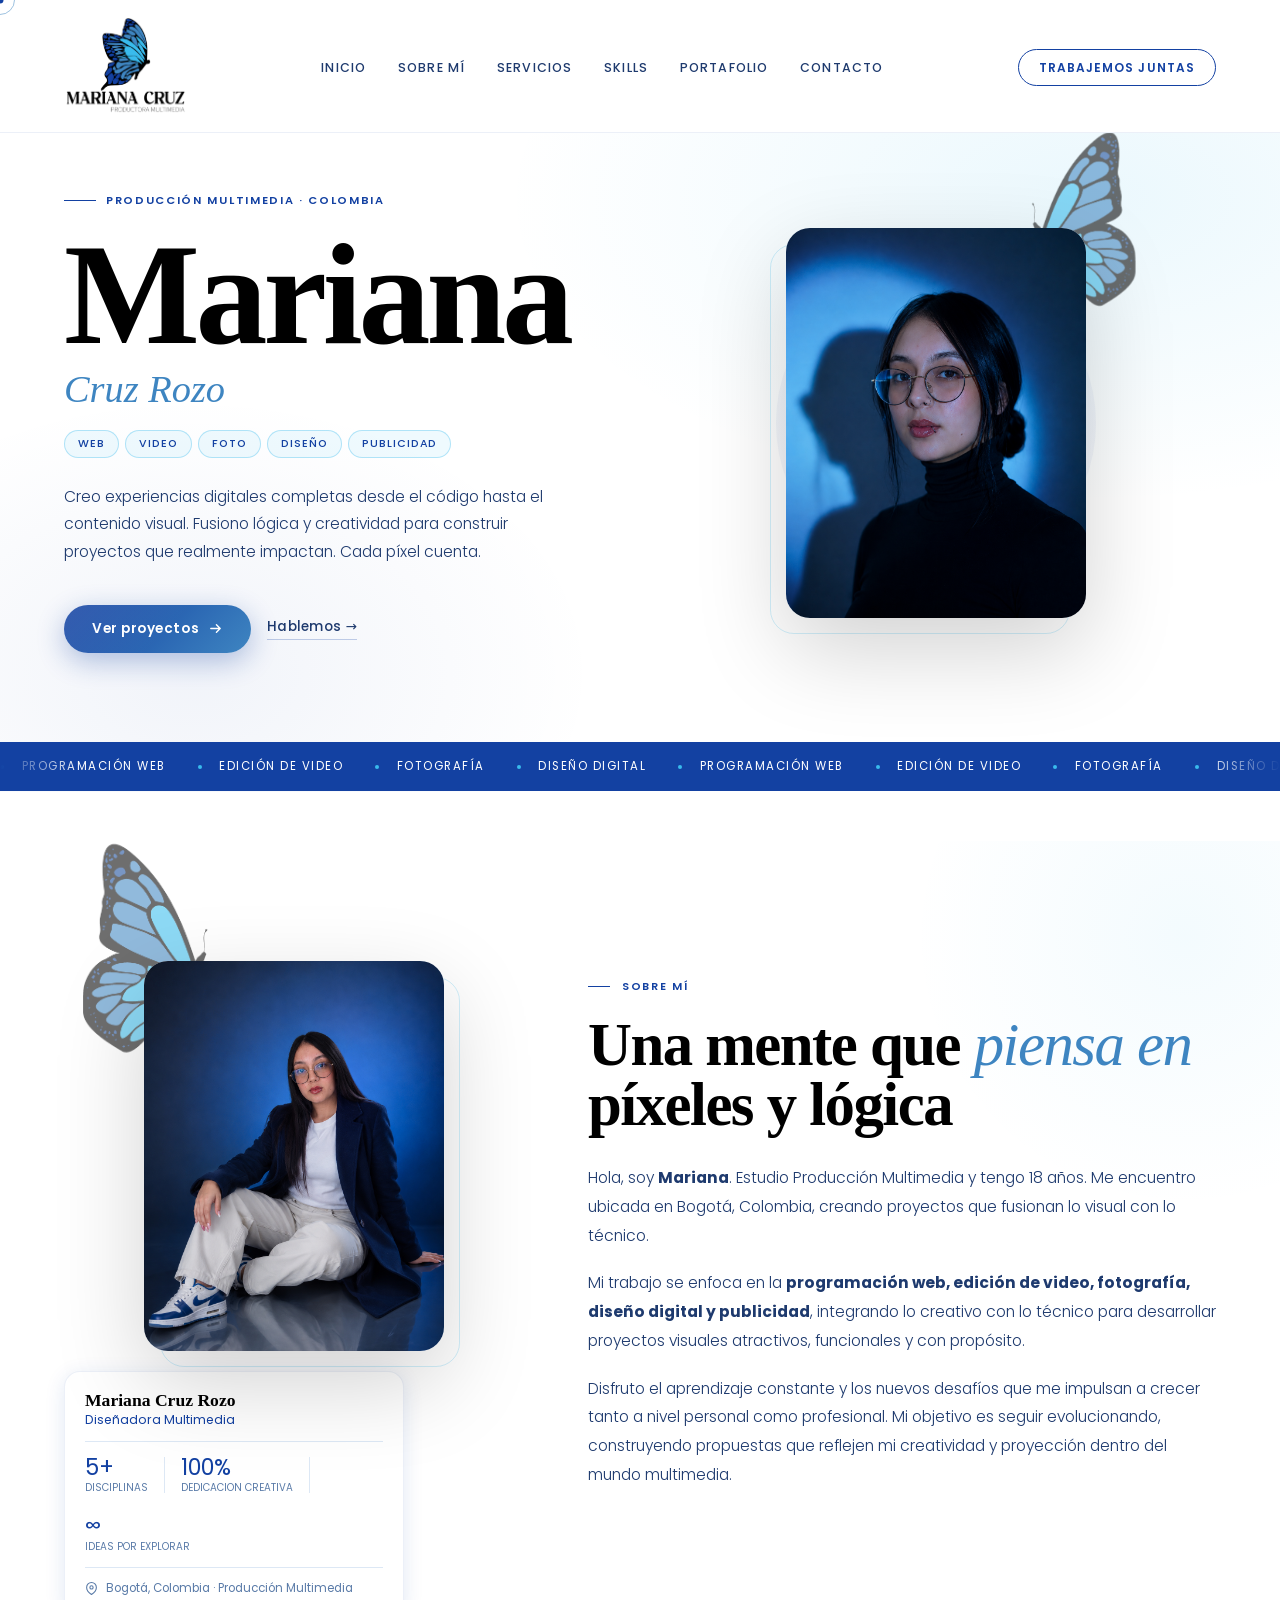
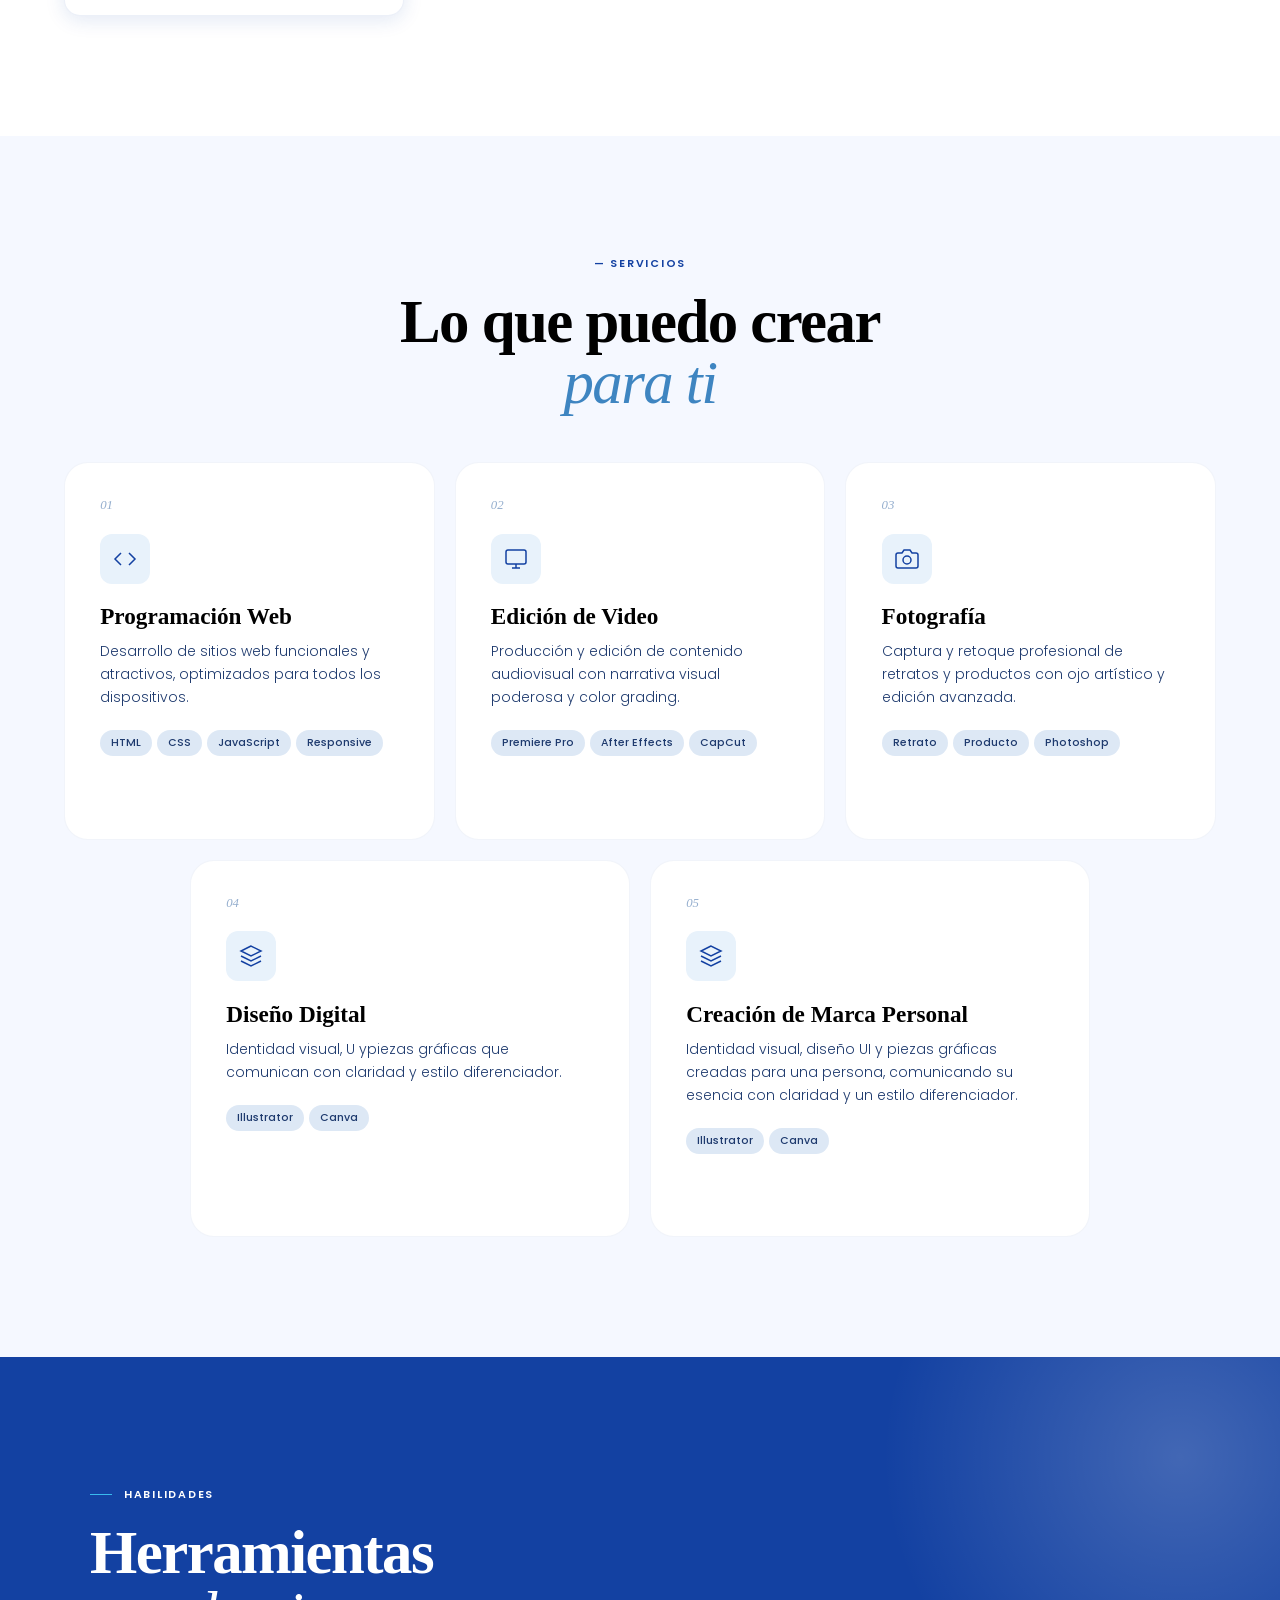
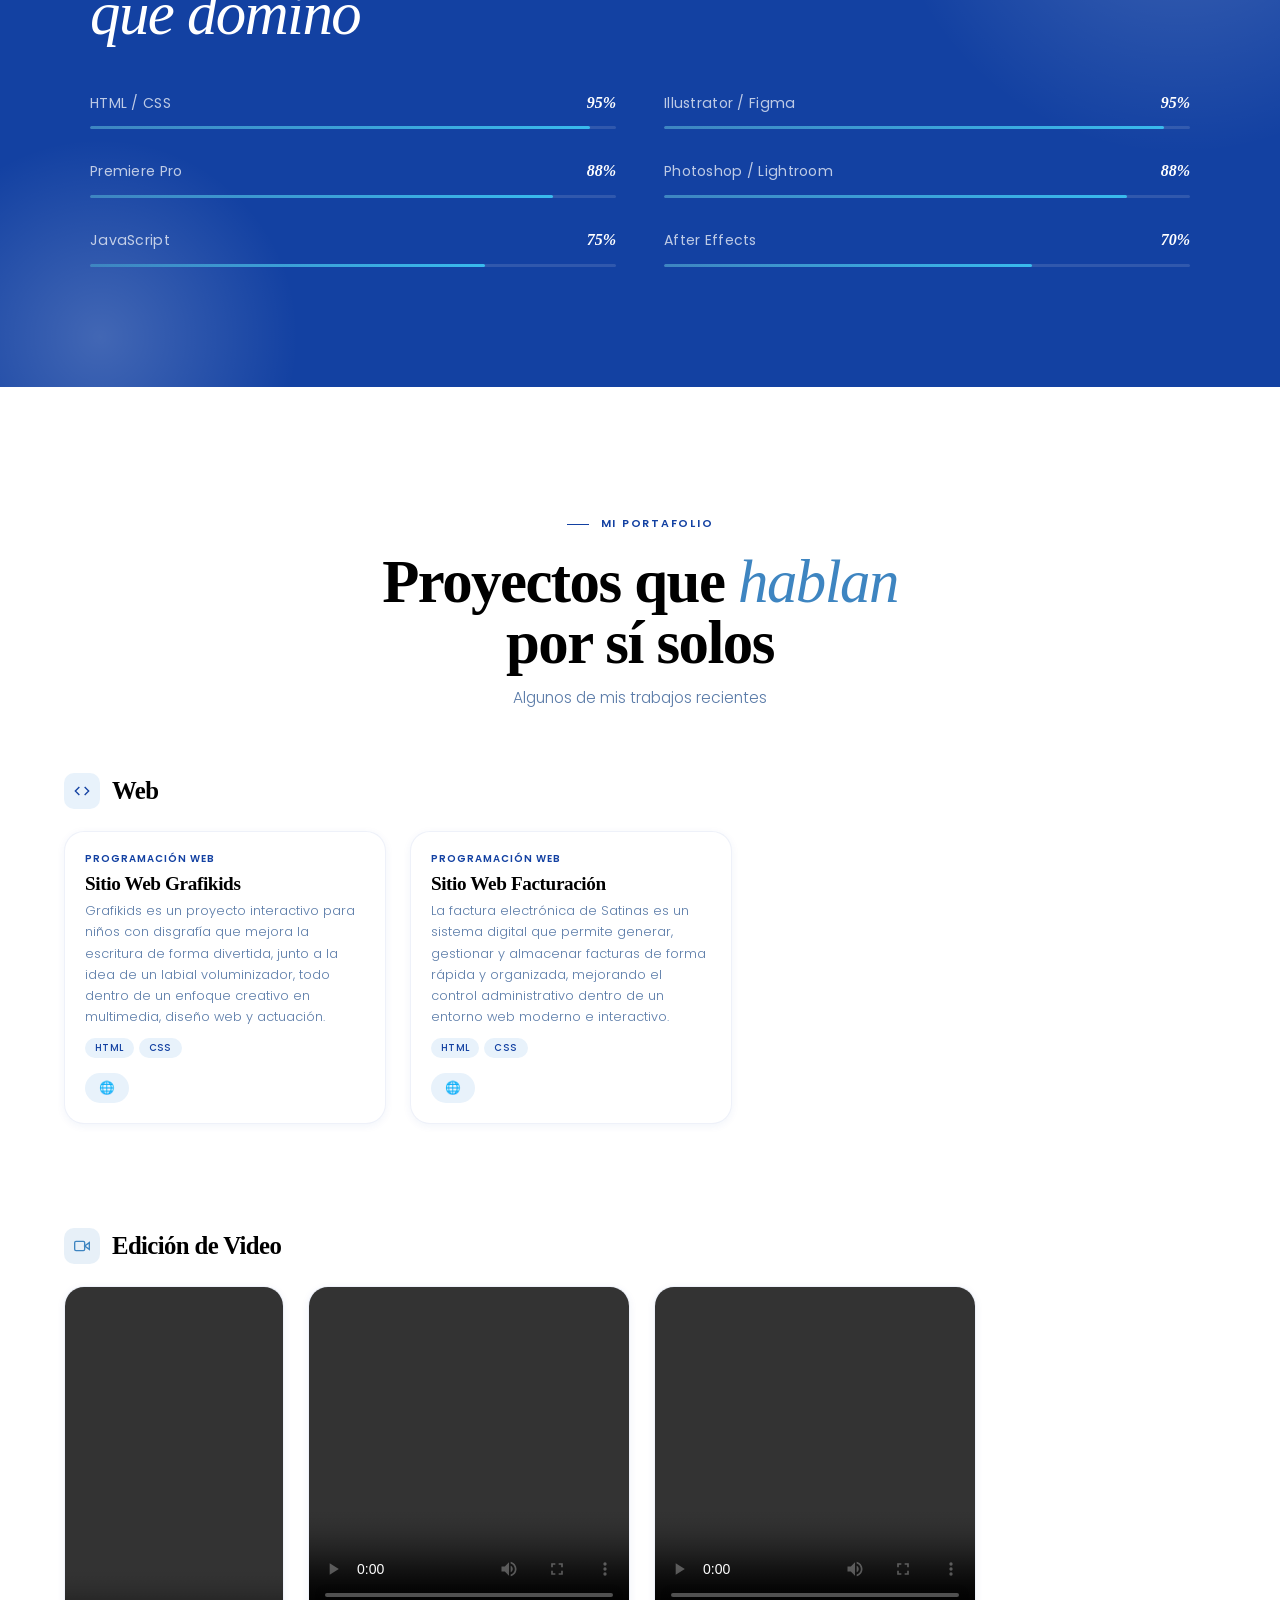
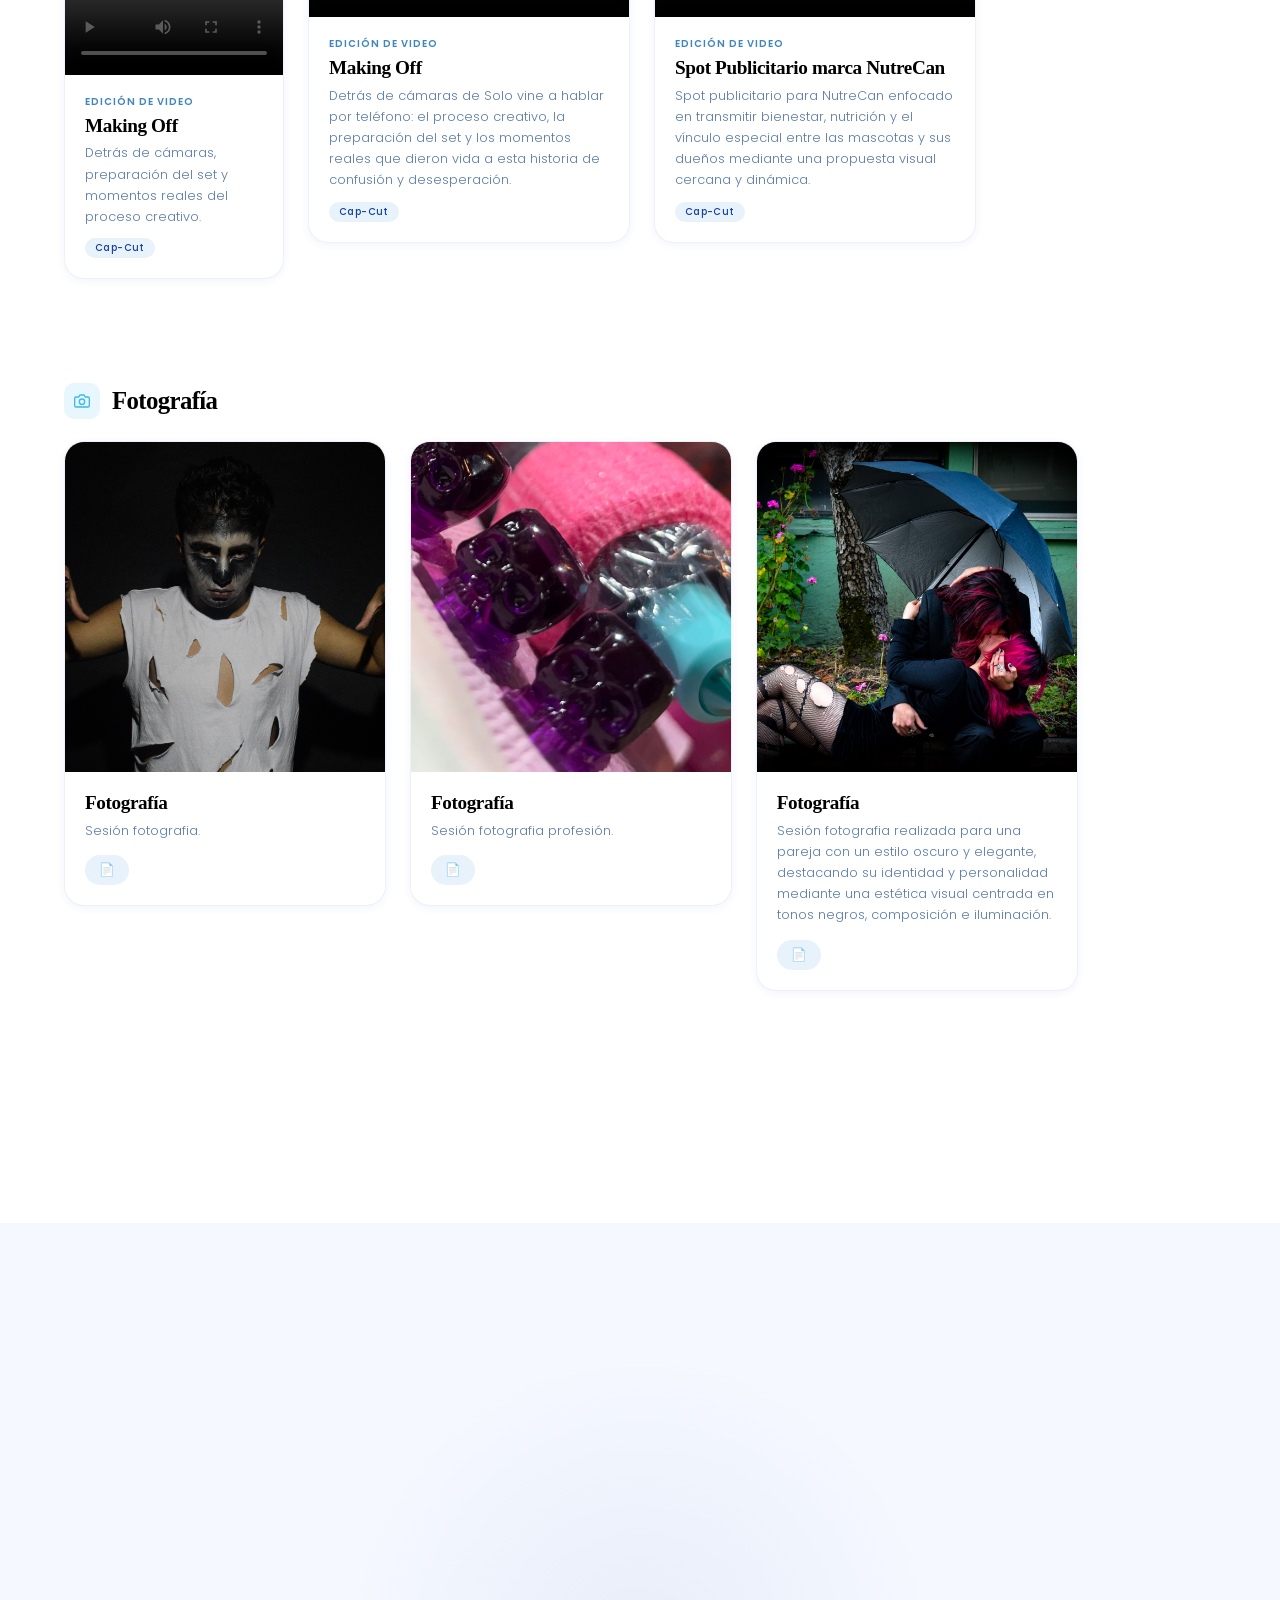
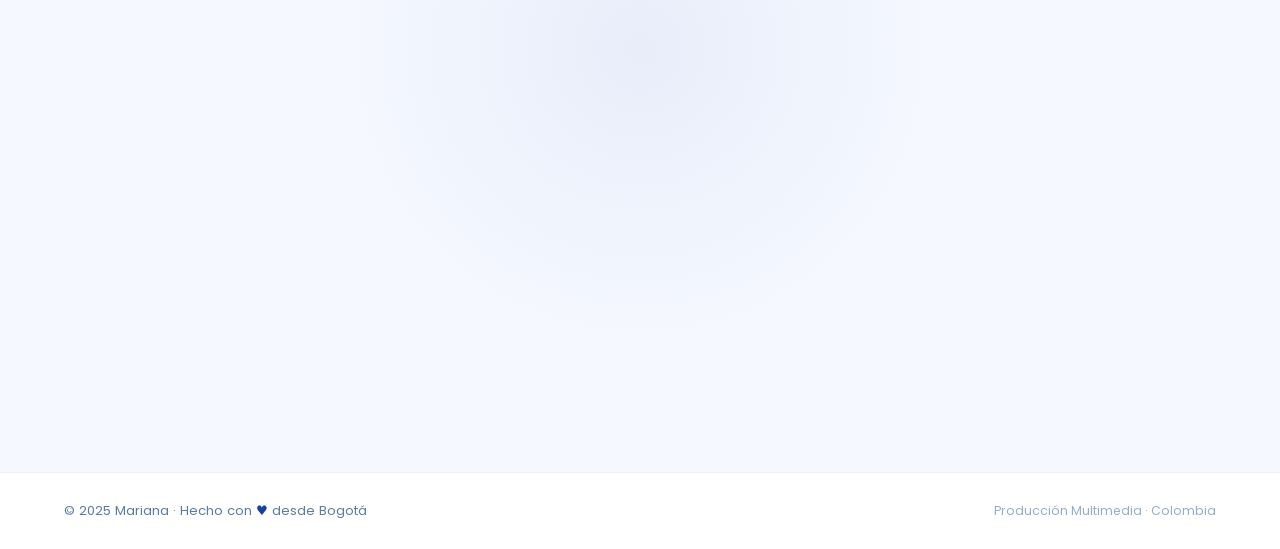
==== commit d1df5389: "primer commit" ====
--- a/index.html
+++ b/index.html
@@ -21,8 +21,7 @@
      NAVEGACIÓN
      ================================================================ -->
     <nav class="nav" id="mainNav">
-        <img src="img/logo arriba.png" alt="Mariana Cruz" class="logo"
-            style=" animation: float 4s ease-in-out infinite;">
+        <img src="img/logo arriba.png" alt="Mariana Cruz" class="logo">
         <ul class="nav-links">
             <li><a href="#inicio">Inicio</a></li>
             <li><a href="#sobre">Sobre mí</a></li>
@@ -52,7 +51,7 @@
      ================================================================ -->
     <section class="hero" id="inicio">
 
-        <div class="hero-content col-6">
+        <div class="hero-content">
             <div class="eyebrow">
                 <span class="eyebrow-dash"></span>
                 <span class="eyebrow-text">Producción Multimedia · Colombia</span>
@@ -126,9 +125,9 @@
      SOBRE MÍ
      ================================================================ -->
     <section class="about" id="sobre">
-        <div class="about-grid grid-container">
+        <div class="about-grid">
             <!-- Izquierda: imagen + tarjeta info -->
-            <div class="about-left col-5 reveal">
+            <div class="about-left reveal">
                 <div class="about-img-wrap">
                     <div class="about-img-box">
                         <img src="img/Foto perfil2.PNG" alt="Mariana Cruz">
@@ -182,7 +181,7 @@
             </div>
 
             <!-- Derecha: texto -->
-            <div class="about-right col-7">
+            <div class="about-right">
                 <div class="sec-label reveal">Sobre mí</div>
 
                 <h2 class="sec-title reveal" style="margin-bottom:1.75rem">
@@ -208,6 +207,8 @@
                         construyendo propuestas que reflejen mi creatividad y proyección dentro del mundo multimedia.
                     </p>
                 </div>
+            </div><!-- /about-right -->
+        </div><!-- /about-grid -->
     </section>
     <!-- ================================================================
      SERVICIOS
@@ -508,7 +509,7 @@
                             <div class="pf-card-media">
 
                                 <div class="pf-media-video">
-                                    <video autoplay muted loop playsinline controls>
+                                    <video controls>
                                         <source src="video/making_off.mov" type="video/mp4">
                                     </video>
                                 </div>
@@ -557,7 +558,7 @@
                         </div>
                     </div>
 
-                
+
 
                     <!-- VIDEO 3 HORIZONTAL -->
                     <div class="swiper-slide">
@@ -688,23 +689,10 @@
                 </div>
             </div>
 
-        </div>
-        </div>
-        </div>
-        </div>
-        </div>
-        </div>
-
-        </div>
-        </div>
-        </div>
-        </div>
-        </div>
-        </div>
-        </div>
+        </div><!-- /swiper-wrapper -->
+        </div><!-- /swiper foto -->
         <div class="swiper-pagination port-pagination" id="foto-pagination"></div>
-        </div>
-        </div>
+        </div><!-- /port-category foto -->
     </section>
 
     <!-- Swiper JS -->
@@ -714,9 +702,9 @@
      CONTACTO
      ================================================================ -->
     <section class="contact" id="contacto">
-        <div class="contact-grid grid-container">
+        <div class="contact-grid">
             <!-- Izquierda -->
-            <div class="contact-left col-6">
+            <div class="contact-left">
                 <div class="sec-label reveal"> Contacto</div>
                 <h2 class="contact-title reveal">¿Creamos algo<br /><em>juntos?</em></h2>
                 <p class="contact-sub reveal">Disponible para proyectos, colaboraciones creativas y
@@ -764,7 +752,7 @@
             </div>
 
             <!-- Derecha: formulario -->
-            <div class="contact-form-wrap col-6 reveal reveal-d2">
+            <div class="contact-form-wrap reveal reveal-d2">
                 <div class="form-title">Envíame un mensaje</div>
                 <div class="form-sub">Cuéntame sobre tu proyecto y te responderé pronto.</div>
                 <form id="contactForm" onsubmit="handleForm(event)">
--- a/style.css
+++ b/style.css
@@ -6,7 +6,6 @@
 }
 
 :root {
-    /* ── Nueva paleta azul ── */
     --wine: #1341A2;
     --wine-hover: #3E85C1;
     --wine-light: #3E85C1;
@@ -23,7 +22,6 @@
     --muted: #94AECE;
     --white: #FFFFFF;
 
-    /* Alias semánticos azul */
     --blue-dark: #1341A2;
     --blue-mid: #3E85C1;
     --blue-light: #39BBED;
@@ -48,6 +46,10 @@
 
     --ease: cubic-bezier(.25, .46, .45, .94);
     --spring: cubic-bezier(.34, 1.56, .64, 1);
+
+    /* Spacing scale */
+    --section-pad-y: clamp(60px, 10vw, 120px);
+    --section-pad-x: clamp(1rem, 5vw, 5vw);
 }
 
 /* ── Reset ── */
@@ -56,12 +58,13 @@
 *::after {
     box-sizing: border-box;
     margin: 0;
-    padding: 0
+    padding: 0;
 }
 
 html {
     scroll-behavior: smooth;
-    font-size: 16px
+    font-size: 16px;
+    -webkit-text-size-adjust: 100%;
 }
 
 body {
@@ -69,154 +72,35 @@
     background: #FFFFFF;
     color: var(--dark);
     overflow-x: hidden;
-    cursor: none
+    cursor: none;
+    min-width: 320px;
 }
 
 a {
     text-decoration: none;
-    color: inherit
+    color: inherit;
 }
 
 ul {
-    list-style: none
+    list-style: none;
 }
 
 img {
     max-width: 100%;
-    display: block
+    height: auto;
+    display: block;
 }
 
 button {
     font-family: var(--font-body);
     cursor: pointer;
     border: none;
-    background: none
+    background: none;
 }
 
 /* ================================================================
-   SISTEMA DE GRID DE 12 COLUMNAS
+   CUSTOM CURSOR — hide on touch devices
    ================================================================ */
-
-/* Contenedor principal del grid */
-.grid-container {
-    display: grid;
-    grid-template-columns: repeat(12, 1fr);
-    gap: 1.5rem;
-    width: 100%;
-    max-width: 1200px;
-    margin: 0 auto;
-}
-
-/* Clases de columnas — Desktop (12 columnas) */
-.col-1 {
-    grid-column: span 1;
-}
-
-.col-2 {
-    grid-column: span 2;
-}
-
-.col-3 {
-    grid-column: span 3;
-}
-
-.col-4 {
-    grid-column: span 4;
-}
-
-.col-5 {
-    grid-column: span 5;
-}
-
-.col-6 {
-    grid-column: span 6;
-}
-
-.col-7 {
-    grid-column: span 7;
-}
-
-.col-8 {
-    grid-column: span 8;
-}
-
-.col-9 {
-    grid-column: span 9;
-}
-
-.col-10 {
-    grid-column: span 10;
-}
-
-.col-11 {
-    grid-column: span 11;
-}
-
-.col-12 {
-    grid-column: span 12;
-}
-
-/* Alineación dentro del grid */
-.col-center {
-    justify-self: center;
-}
-
-.col-end {
-    justify-self: end;
-}
-
-/* ── Tablet (max-width: 1024px) ── */
-@media (max-width: 1024px) {
-    .grid-container {
-        gap: 1.25rem;
-    }
-
-    /* En tablet, col-6 pasa a 12 para que el texto ocupe full width */
-    .col-6 {
-        grid-column: span 12;
-    }
-
-    .col-7 {
-        grid-column: span 12;
-    }
-
-    .col-8 {
-        grid-column: span 12;
-    }
-
-    /* Elementos secundarios pueden ser 6 en tablet */
-    .col-4 {
-        grid-column: span 6;
-    }
-
-    .col-3 {
-        grid-column: span 6;
-    }
-}
-
-/* ── Celular (max-width: 600px) ── */
-@media (max-width: 600px) {
-    .grid-container {
-        gap: 1rem;
-    }
-
-    /* En móvil todo ocupa 12 columnas */
-    .col-1,
-    .col-2,
-    .col-3,
-    .col-4,
-    .col-5,
-    .col-6,
-    .col-7,
-    .col-8,
-    .col-9,
-    .col-10,
-    .col-11 {
-        grid-column: span 12;
-    }
-}
-
-/* ── Custom cursor ── */
 .cur-dot {
     width: 7px;
     height: 7px;
@@ -228,7 +112,7 @@
     pointer-events: none;
     z-index: 9999;
     transform: translate(-50%, -50%);
-    transition: left .06s linear, top .06s linear
+    transition: left .06s linear, top .06s linear;
 }
 
 .cur-ring {
@@ -243,32 +127,154 @@
     z-index: 9998;
     transform: translate(-50%, -50%);
     transition: left .18s var(--ease), top .18s var(--ease), width .3s, height .3s, opacity .3s;
-    opacity: .5
-}
-
-@media(hover:none) {
+    opacity: .5;
+}
+
+@media (hover: none) {
 
     .cur-dot,
     .cur-ring {
-        display: none
+        display: none;
     }
 
     body {
-        cursor: auto
+        cursor: auto;
+    }
+}
+
+/* ================================================================
+   GRID SYSTEM — 12 columns, mobile-first
+   ================================================================ */
+.grid-container {
+    display: grid;
+    grid-template-columns: repeat(12, 1fr);
+    gap: clamp(.75rem, 2vw, 1.5rem);
+    width: 100%;
+    max-width: 1200px;
+    margin: 0 auto;
+    padding: 0 var(--section-pad-x);
+}
+
+/* Default: all columns full-width on mobile */
+[class^="col-"],
+[class*=" col-"] {
+    grid-column: span 12;
+    min-width: 0;
+}
+
+/* Tablet (≥ 600px) */
+@media (min-width: 600px) {
+    .col-1 {
+        grid-column: span 1;
+    }
+
+    .col-2 {
+        grid-column: span 2;
+    }
+
+    .col-3 {
+        grid-column: span 6;
+    }
+
+    .col-4 {
+        grid-column: span 6;
+    }
+
+    .col-5 {
+        grid-column: span 6;
+    }
+
+    .col-6 {
+        grid-column: span 12;
+    }
+
+    .col-7 {
+        grid-column: span 12;
+    }
+
+    .col-8 {
+        grid-column: span 12;
+    }
+
+    .col-9 {
+        grid-column: span 9;
+    }
+
+    .col-10 {
+        grid-column: span 10;
+    }
+
+    .col-11 {
+        grid-column: span 11;
+    }
+
+    .col-12 {
+        grid-column: span 12;
+    }
+
+    .col-center {
+        justify-self: center;
+    }
+
+    .col-end {
+        justify-self: end;
+    }
+}
+
+/* Desktop (≥ 1024px) */
+@media (min-width: 1024px) {
+    .col-1 {
+        grid-column: span 1;
+    }
+
+    .col-2 {
+        grid-column: span 2;
+    }
+
+    .col-3 {
+        grid-column: span 3;
+    }
+
+    .col-4 {
+        grid-column: span 4;
+    }
+
+    .col-5 {
+        grid-column: span 5;
+    }
+
+    .col-6 {
+        grid-column: span 6;
+    }
+
+    .col-7 {
+        grid-column: span 7;
+    }
+
+    .col-8 {
+        grid-column: span 8;
+    }
+
+    .col-9 {
+        grid-column: span 9;
+    }
+
+    .col-10 {
+        grid-column: span 10;
+    }
+
+    .col-11 {
+        grid-column: span 11;
+    }
+
+    .col-12 {
+        grid-column: span 12;
     }
 }
 
 /* ================================================================
    NAVEGACIÓN
    ================================================================ */
-
-
-/* HOVER */
-.about-img-box:hover {
-    transform: translateY(-10px) scale(1.02);
-}
-
-
 .nav {
     position: fixed;
     top: 0;
@@ -278,37 +284,34 @@
     display: flex;
     align-items: center;
     justify-content: space-between;
-    padding: 20px 5vw;
+    padding: 14px var(--section-pad-x);
     background: rgba(255, 255, 255, .95);
     backdrop-filter: blur(24px);
     -webkit-backdrop-filter: blur(24px);
     border-bottom: 1px solid rgba(19, 65, 162, .08);
-    transition: padding .3s var(--ease)
+    transition: padding .3s var(--ease);
 }
 
 .nav.scrolled {
-    padding: 13px 5vw;
-    box-shadow: var(--sh-xs)
-}
-
-.nav-logo {
-    font-family: var(--font-display);
-    font-size: 1.9rem;
-    font-weight: 700;
-    letter-spacing: -.02em;
-    color: var(--wine);
-    line-height: 1
-}
-
-.nav-logo span {
-    font-weight: 300;
-    font-style: italic;
-    opacity: .75
+    padding-top: 10px;
+    padding-bottom: 10px;
+    box-shadow: var(--sh-xs);
+}
+
+.nav img.logo {
+    height: 100px;
+    width: auto;
+    object-fit: contain;
+    flex-shrink: 0;
 }
 
 .nav-links {
-    display: flex;
-    gap: 2.5rem
+    display: none;
+    gap: 2rem;
+}
+
+.nav-cta {
+    display: none;
 }
 
 .nav-links a {
@@ -318,7 +321,8 @@
     text-transform: uppercase;
     color: var(--mid);
     position: relative;
-    transition: color .3s
+    transition: color .3s;
+    white-space: nowrap;
 }
 
 .nav-links a::after {
@@ -331,15 +335,15 @@
     background: var(--wine);
     transform: scaleX(0);
     transform-origin: left;
-    transition: transform .3s var(--ease)
+    transition: transform .3s var(--ease);
 }
 
 .nav-links a:hover {
-    color: var(--wine)
+    color: var(--wine);
 }
 
 .nav-links a:hover::after {
-    transform: scaleX(1)
+    transform: scaleX(1);
 }
 
 .btn-nav {
@@ -349,23 +353,27 @@
     text-transform: uppercase;
     color: var(--wine);
     border: 1.5px solid var(--wine);
-    padding: 10px 24px;
+    padding: 9px 20px;
     border-radius: var(--r-full);
-    transition: background .3s, color .3s, transform .2s var(--spring)
+    white-space: nowrap;
+    transition: background .3s, color .3s, transform .2s var(--spring);
 }
 
 .btn-nav:hover {
     background: var(--wine);
     color: white;
-    transform: translateY(-2px)
-}
-
+    transform: translateY(-2px);
+}
+
+/* Hamburger */
 .nav-hamburger {
-    display: none;
+    display: flex;
     flex-direction: column;
     gap: 5px;
     cursor: pointer;
-    padding: 4px
+    padding: 8px;
+    margin: -8px;
+    flex-shrink: 0;
 }
 
 .nav-hamburger span {
@@ -373,172 +381,274 @@
     width: 24px;
     height: 1.5px;
     background: var(--wine);
-    transition: .3s
+    transition: .3s;
 }
 
 .nav-hamburger.open span:nth-child(1) {
-    transform: rotate(45deg) translate(4.5px, 4.5px)
+    transform: rotate(45deg) translate(4.5px, 4.5px);
 }
 
 .nav-hamburger.open span:nth-child(2) {
-    opacity: 0
+    opacity: 0;
 }
 
 .nav-hamburger.open span:nth-child(3) {
-    transform: rotate(-45deg) translate(4.5px, -4.5px)
-}
-
+    transform: rotate(-45deg) translate(4.5px, -4.5px);
+}
+
+/* Mobile nav drawer */
 .nav-mobile {
     display: none;
     position: fixed;
-    top: 70px;
+    top: 68px;
     left: 0;
     right: 0;
-    background: rgba(250, 248, 245, .97);
+    background: rgba(255, 255, 255, .98);
     backdrop-filter: blur(24px);
     z-index: 190;
-    padding: 20px 5vw 28px;
+    padding: 1.25rem var(--section-pad-x) 1.75rem;
     flex-direction: column;
-    gap: 1.5rem;
+    gap: 0;
     border-bottom: 1px solid rgba(19, 65, 162, .1);
-    transform: translateY(-20px);
+    transform: translateY(-10px);
     opacity: 0;
-    transition: transform .3s var(--ease), opacity .3s
+    transition: transform .3s var(--ease), opacity .3s;
 }
 
 .nav-mobile.open {
     display: flex;
     transform: translateY(0);
-    opacity: 1
+    opacity: 1;
 }
 
 .nav-mobile a {
-    font-size: 1.1rem;
+    font-size: 1.05rem;
     font-weight: 500;
     color: var(--mid);
     letter-spacing: .04em;
-    padding: .5rem 0;
-    border-bottom: 1px solid var(--sand)
+    padding: .85rem 0;
+    border-bottom: 1px solid var(--sand);
+    transition: color .2s;
 }
 
 .nav-mobile a:last-child {
-    border-bottom: none
-}
-
-.nav img {
-    height: 100px;
-    /* ajusta este valor */
-    width: 100;
-    /* mantiene proporción */
-    object-fit: contain;
-
-}
-
-.logo {
-    height: 60px;
-    width: auto;
+    border-bottom: none;
+}
+
+.nav-mobile a:hover {
+    color: var(--wine);
+}
+
+/* Show desktop nav items at larger sizes */
+@media (min-width: 768px) {
+    .nav {
+        padding: 16px var(--section-pad-x);
+    }
+
+    .nav-links {
+        display: flex;
+    }
+}
+
+@media (min-width: 1024px) {
+    .nav-cta {
+        display: block;
+    }
+
+    .nav-hamburger {
+        display: none;
+    }
+
+    .nav-mobile {
+        display: none !important;
+    }
+}
+
+/* ================================================================
+   ANIMAÇÕES GLOBAIS
+   ================================================================ */
+@keyframes float {
+
+    0%,
+    100% {
+        transform: translateY(0px);
+    }
+
+    50% {
+        transform: translateY(-10px);
+    }
+}
+
+@keyframes floatY {
+
+    0%,
+    100% {
+        transform: translateY(0) rotate(2deg);
+    }
+
+    50% {
+        transform: translateY(-7px) rotate(2deg);
+    }
+}
+
+@keyframes pulseDot {
+
+    0%,
+    100% {
+        opacity: 1;
+        transform: scale(1);
+    }
+
+    50% {
+        opacity: .5;
+        transform: scale(.7);
+    }
+}
+
+@keyframes slideUp {
+    from {
+        opacity: 0;
+        transform: translateY(28px);
+    }
+
+    to {
+        opacity: 1;
+        transform: translateY(0);
+    }
+}
+
+@keyframes fadeIn {
+    from {
+        opacity: 0;
+    }
+
+    to {
+        opacity: 1;
+    }
+}
+
+@keyframes barFill {
+    from {
+        width: 0;
+    }
+
+    to {
+        width: var(--p);
+    }
+}
+
+@keyframes mq {
+    from {
+        transform: translateX(0);
+    }
+
+    to {
+        transform: translateX(-50%);
+    }
+}
+
+/* ================================================================
+   SECCIONES COMUNES
+   ================================================================ */
+.sec-label {
+    display: inline-flex;
+    align-items: center;
+    gap: .75rem;
+    font-size: .68rem;
+    font-weight: 600;
+    letter-spacing: .16em;
+    text-transform: uppercase;
+    color: var(--wine);
+    margin-bottom: 1.25rem;
+}
+
+.sec-label::before {
+    content: '';
+    display: inline-block;
+    width: 22px;
+    height: 1px;
+    background: var(--wine);
+}
+
+.sec-title {
+    font-family: var(--font-display);
+    font-size: clamp(2rem, 5vw, 3.8rem);
+    font-weight: 700;
+    line-height: 1.0;
+    color: var(--dark);
+    letter-spacing: -.025em;
+}
+
+.sec-title em {
+    color: var(--blue-mid);
+    font-style: italic;
+    font-weight: 300;
+}
+
+/* Scroll reveal */
+.reveal {
+    opacity: 0;
+    transform: translateY(32px);
+    transition: opacity .7s var(--ease), transform .7s var(--ease);
+}
+
+.reveal.visible {
+    opacity: 1;
+    transform: translateY(0);
+}
+
+.reveal-d1 {
+    transition-delay: .1s;
+}
+
+.reveal-d2 {
+    transition-delay: .2s;
+}
+
+.reveal-d3 {
+    transition-delay: .3s;
+}
+
+.reveal-d4 {
+    transition-delay: .4s;
 }
 
 /* ================================================================
    HERO
    ================================================================ */
 .hero {
-    min-height: 85vh;
-
-    /* IMAGEN BORDE + GRADIENTE */
-
+    min-height: 100svh;
     display: grid;
-    grid-template-columns: repeat(12, 1fr);
-    align-items: center;
-    gap: 1.5rem;
-    padding: 130px 5vw 80px;
+    grid-template-columns: 1fr;
+    align-items: center;
+    gap: 2rem;
+    padding: clamp(90px, 14vw, 130px) var(--section-pad-x) clamp(3rem, 6vw, 5rem);
     position: relative;
     overflow: hidden;
-
-}
-
-/* Contenido hero: 6 columnas izquierda */
-.hero-content {
-    grid-column: span 6;
-    z-index: 1;
-}
-
-/* Imagen hero: 6 columnas derecha */
-.hero .about-left {
-    grid-column: span 6;
-    z-index: 1;
-}
-
-
-
-/* MARIPOSA */
-.hero .about-img-wrap {
-    position: relative;
-    z-index: 1;
-    overflow: visible;
-
-}
-
-/* IMAGEN PRINCIPAL */
-.hero .about-img-wrap img {
-    position: relative;
-    z-index: 2;
-
-}
-
-/* MARIPOSA */
-.hero .about-img-wrap::before {
+}
+
+.hero::before {
     content: '';
     position: absolute;
-    width: 300px;
-    height: 300px;
-    background: url("img/mariposa_foto.png") no-repeat center/contain;
-    top: -180px;
-    right: -200px;
-    z-index: -1;
-    animation: float 4s ease-in-out infinite;
-}
-
-/* ANIMACIÓN (por si no la tienes) */
-@keyframes float {
-    0% {
-        transform: translateY(0px);
-    }
-
-    50% {
-        transform: translateY(-10px);
-    }
-
-    100% {
-        transform: translateY(0px);
-    }
-}
-
+    inset: 0;
+    background:
+        radial-gradient(ellipse 65% 55% at 85% 25%, rgba(57, 187, 237, .10) 0%, transparent 70%),
+        radial-gradient(ellipse 45% 50% at 15% 85%, rgba(19, 65, 162, .06) 0%, transparent 70%);
+    pointer-events: none;
+}
 
 .hero::after {
     content: "";
     position: absolute;
     bottom: -120px;
-    /* más grande para que conecte */
     right: -60px;
-
-    width: 320px;
-    height: 320px;
-
+    width: clamp(160px, 22vw, 320px);
+    height: clamp(160px, 22vw, 320px);
     background: url("borde_abajo.png") no-repeat;
     background-size: contain;
-
     pointer-events: none;
     z-index: 0;
     opacity: 0.9;
-}
-
-.hero::before {
-    content: '';
-    position: absolute;
-    inset: 0;
-    background: radial-gradient(ellipse 65% 55% at 85% 25%, rgba(57, 187, 237, .10) 0%, transparent 70%), radial-gradient(ellipse 45% 50% at 15% 85%, rgba(19, 65, 162, .06) 0%, transparent 70%);
-    pointer-events: none
 }
 
 .hero-line {
@@ -548,324 +658,31 @@
     right: 32%;
     width: 1px;
     background: linear-gradient(to bottom, transparent, rgba(57, 187, 237, .18), transparent);
-    pointer-events: none
-}
-
-/* LINEAS */
-.hero .about-img-wrap::before {
-    content: '';
-    position: absolute;
-    width: 300px;
-    height: 300px;
-    background: url("img/mariposa_foto.png") no-repeat center/contain;
-    top: -180px;
-    right: -200px;
-    z-index: -1;
-    animation: float 4s ease-in-out infinite;
-}
-
-/* Eyebrow */
-.eyebrow {
-    display: flex;
-    align-items: center;
-    gap: 10px;
-    margin-bottom: 1.4rem;
-    animation: slideUp .7s .1s var(--ease) both
-}
-
-.eyebrow-dash {
-    width: 32px;
-    height: 1px;
-    background: var(--wine)
-}
-
-.eyebrow-text {
-    font-size: .7rem;
-    font-weight: 600;
-    letter-spacing: .15em;
-    text-transform: uppercase;
-    color: var(--wine)
-}
-
-/* Nombre */
-.hero-name {
-    font-family: var(--font-display);
-    font-size: clamp(4.5rem, 9.5vw, 9rem);
-    font-weight: 700;
-    line-height: .88;
-    letter-spacing: -.03em;
-    color: #000000;
-    margin-bottom: .5rem;
-    animation: slideUp .8s .15s var(--ease) both
-}
-
-.hero-name-sub {
-    font-family: var(--font-display);
-    font-size: clamp(1.4rem, 2.8vw, 2.4rem);
-    font-weight: 300;
-    font-style: italic;
-    color: var(--blue-mid);
-    display: block;
-    margin-bottom: 1.2rem;
-    animation: slideUp .8s .22s var(--ease) both
-}
-
-/* Tags */
-.hero-tags {
-    display: flex;
-    flex-wrap: wrap;
-    gap: 6px;
-    margin-bottom: 1.6rem;
-    animation: slideUp .8s .28s var(--ease) both
-}
-
-.hero-tag {
-    font-size: .68rem;
-    font-weight: 500;
-    letter-spacing: .09em;
-    text-transform: uppercase;
-    color: var(--blue-dark);
-    border: 1px solid rgba(57, 187, 237, .35);
-    padding: 5px 13px;
-    border-radius: var(--r-full);
-    background: rgba(57, 187, 237, .08);
-    backdrop-filter: blur(6px);
-    transition: background .3s, color .3s, border-color .3s
-}
-
-.hero-tag:hover {
-    background: var(--wine-pale);
-    color: var(--wine);
-    border-color: var(--blue-mid)
-}
-
-/* Tagline */
-.hero-tagline {
-    font-family: var(--font-display);
-    font-size: clamp(1.4rem, 2.4vw, 2rem);
-    font-weight: 400;
-    line-height: 1.3;
-    color: var(--slate);
-    margin-bottom: .9rem;
-    animation: slideUp .8s .35s var(--ease) both
-}
-
-.hero-tagline em {
-    font-style: italic;
-    color: var(--blue-mid)
-}
-
-.hero-sub {
-    font-size: .97rem;
-    color: var(--mid);
-    line-height: 1.75;
-    margin-bottom: 2.5rem;
-    max-width: 430px;
-    font-weight: 300;
-    animation: slideUp .8s .42s var(--ease) both
-}
-
-/* Botones */
-.hero-actions {
-    display: flex;
-    align-items: center;
-    gap: 1.4rem;
-    animation: slideUp .8s .5s var(--ease) both
-}
-
-.btn-primary {
-    display: inline-flex;
-    align-items: center;
-    gap: 9px;
-    background: var(--grad-wine);
-    color: white;
-    font-weight: 600;
-    font-size: .85rem;
-    padding: 15px 32px;
-    border-radius: var(--r-full);
-    letter-spacing: .04em;
-    box-shadow: 0 8px 28px rgba(19, 65, 162, .32);
-    transition: transform .3s var(--spring), box-shadow .3s;
-    position: relative;
-    overflow: hidden
-}
-
-.btn-primary::before {
-    content: '';
-    position: absolute;
-    inset: 0;
-    background: linear-gradient(135deg, rgba(255, 255, 255, .14) 0%, transparent 55%);
-    pointer-events: none
-}
-
-.btn-primary:hover {
-    transform: translateY(-3px);
-    box-shadow: 0 14px 38px rgba(19, 65, 162, .42)
-}
-
-.btn-ghost {
-    font-size: .85rem;
-    font-weight: 500;
-    color: var(--mid);
-    border-bottom: 1px solid rgba(19, 65, 162, .25);
-    padding-bottom: 2px;
-    letter-spacing: .02em;
-    transition: color .3s, border-color .3s
-}
-
-.btn-ghost:hover {
-    color: var(--wine);
-    border-color: var(--wine)
-}
-
-/* Visual card */
-
-
-
-.hero-visual:hover .hero-frame-bg {
-    transform: translate(5px, 5px)
-}
-
-
-
-.hero-card:hover {
-    transform: translateY(-8px) rotate(-1.5deg);
-    box-shadow: 0 48px 110px rgba(19, 65, 162, .28)
-}
-
-
-
-
-.hero-card-photo img {
-    width: 100%;
-    height: 100%;
-    object-fit: cover;
-    transition: transform .7s var(--ease)
-}
-
-.hero-card:hover .hero-card-photo img {
-    transform: scale(1.06)
-}
-
-.hero-card-photo-ph {
-    width: 100%;
-    height: 100%;
-    display: flex;
-    flex-direction: column;
-    align-items: center;
+    pointer-events: none;
+    display: none;
+}
+
+/* Hero content */
+.hero-content {
+    grid-column: 1 / -1;
+    z-index: 1;
+    min-width: 0;
+}
+
+/* Hero image column */
+.hero .about-left {
+    grid-column: 1 / -1;
+    z-index: 1;
+    display: flex;
     justify-content: center;
-    gap: .75rem;
-    opacity: .3
-}
-
-.hero-card-photo-ph svg {
-    width: 40px;
-    height: 40px
-}
-
-.hero-card-photo-ph span {
-    font-size: .7rem;
-    letter-spacing: .1em;
-    text-transform: uppercase;
-    color: var(--mid)
-}
-
-.avail-badge {
-    position: absolute;
-    top: -14px;
-    right: -18px;
-    background: white;
-    border-radius: 12px;
-    padding: 8px 13px;
-    box-shadow: 0 8px 24px rgba(19, 65, 162, .16);
-    border: 1px solid rgba(19, 65, 162, .08);
-    z-index: 5;
-    animation: floatY 3.5s ease-in-out infinite
-}
-
-.avail-in {
-    display: flex;
-    align-items: center;
-    gap: 7px;
-    font-size: .7rem;
-    font-weight: 600;
-    color: var(--wine);
-    letter-spacing: .06em;
-    text-transform: uppercase
-}
-
-.avail-dot {
-    width: 7px;
-    height: 7px;
-    background: #4CAF50;
-    border-radius: 50%;
-    animation: pulseDot 2s ease-in-out infinite
-}
-
-@keyframes floatY {
-
-    0%,
-    100% {
-        transform: translateY(0) rotate(2deg)
-    }
-
-    50% {
-        transform: translateY(-7px) rotate(2deg)
-    }
-}
-
-@keyframes pulseDot {
-
-    0%,
-    100% {
-        opacity: 1;
-        transform: scale(1)
-    }
-
-    50% {
-        opacity: .5;
-        transform: scale(.7)
-    }
-}
-
-@keyframes slideUp {
-    from {
-        opacity: 0;
-        transform: translateY(28px)
-    }
-
-    to {
-        opacity: 1;
-        transform: translateY(0)
-    }
-}
-
-@keyframes fadeIn {
-    from {
-        opacity: 0
-    }
-
-    to {
-        opacity: 1
-    }
-}
-
-/* ── Hero image decorative elements ── */
-/* hero-content position in grid handled by col-6 class */
-.hero-content {
-    min-width: 0;
-    /* prevent overflow in grid */
-}
-
-.hero .about-left {
     position: relative;
 }
 
 .hero .about-left::before {
     content: '';
     position: absolute;
-    width: 320px;
-    height: 320px;
+    width: min(320px, 80vw);
+    height: min(320px, 80vw);
     border-radius: 50%;
     background: radial-gradient(circle, rgba(57, 187, 237, .13) 0%, rgba(19, 65, 162, .06) 60%, transparent 100%);
     top: 50%;
@@ -878,9 +695,21 @@
 .hero .about-img-wrap {
     position: relative;
     z-index: 1;
-}
-
-/* ── Blue accent tag on hero image ── */
+    overflow: visible;
+}
+
+.hero .about-img-wrap::before {
+    content: '';
+    position: absolute;
+    width: min(200px, 50vw);
+    height: min(200px, 50vw);
+    background: url("img/mariposa_foto.png") no-repeat center/contain;
+    top: -120px;
+    right: -100px;
+    z-index: -1;
+    animation: float 4s ease-in-out infinite;
+}
+
 .hero .about-img-wrap::after {
     position: absolute;
     bottom: -12px;
@@ -897,20 +726,196 @@
     box-shadow: 0 6px 20px rgba(19, 65, 162, .12);
     z-index: 2;
     animation: floatY 3.5s ease-in-out infinite;
-
+}
+
+/* Eyebrow */
+.eyebrow {
+    display: flex;
+    align-items: center;
+    gap: 10px;
+    margin-bottom: 1.4rem;
+    animation: slideUp .7s .1s var(--ease) both;
+}
+
+.eyebrow-dash {
+    width: 32px;
+    height: 1px;
+    background: var(--wine);
+    flex-shrink: 0;
+}
+
+.eyebrow-text {
+    font-size: .7rem;
+    font-weight: 600;
+    letter-spacing: .15em;
+    text-transform: uppercase;
+    color: var(--wine);
+}
+
+/* Nombre */
+.hero-name {
+    font-family: var(--font-display);
+    font-size: clamp(4rem, 13vw, 9rem);
+    font-weight: 700;
+    line-height: .88;
+    letter-spacing: -.03em;
+    color: #000000;
+    margin-bottom: .5rem;
+    animation: slideUp .8s .15s var(--ease) both;
+}
+
+.hero-name-sub {
+    font-family: var(--font-display);
+    font-size: clamp(1.2rem, 3.5vw, 2.4rem);
+    font-weight: 300;
+    font-style: italic;
+    color: var(--blue-mid);
+    display: block;
+    margin-bottom: 1.2rem;
+    animation: slideUp .8s .22s var(--ease) both;
+}
+
+/* Tags */
+.hero-tags {
+    display: flex;
+    flex-wrap: wrap;
+    gap: 6px;
+    margin-bottom: 1.6rem;
+    animation: slideUp .8s .28s var(--ease) both;
+}
+
+.hero-tag {
+    font-size: .68rem;
+    font-weight: 500;
+    letter-spacing: .09em;
+    text-transform: uppercase;
+    color: var(--blue-dark);
+    border: 1px solid rgba(57, 187, 237, .35);
+    padding: 5px 13px;
+    border-radius: var(--r-full);
+    background: rgba(57, 187, 237, .08);
+    backdrop-filter: blur(6px);
+    transition: background .3s, color .3s, border-color .3s;
+}
+
+.hero-tag:hover {
+    background: var(--wine-pale);
+    color: var(--wine);
+    border-color: var(--blue-mid);
+}
+
+/* Subtítulo */
+.hero-sub {
+    font-size: clamp(.88rem, 2vw, .97rem);
+    color: var(--mid);
+    line-height: 1.75;
+    margin-bottom: 2.5rem;
+    max-width: 480px;
+    font-weight: 300;
+    animation: slideUp .8s .42s var(--ease) both;
+}
+
+/* Botones */
+.hero-actions {
+    display: flex;
+    flex-wrap: wrap;
+    align-items: center;
+    gap: 1rem;
+    animation: slideUp .8s .5s var(--ease) both;
+}
+
+.btn-primary {
+    display: inline-flex;
+    align-items: center;
+    gap: 9px;
+    background: var(--grad-wine);
+    color: white;
+    font-weight: 600;
+    font-size: .85rem;
+    padding: 14px 28px;
+    border-radius: var(--r-full);
+    letter-spacing: .04em;
+    box-shadow: 0 8px 28px rgba(19, 65, 162, .32);
+    transition: transform .3s var(--spring), box-shadow .3s;
+    position: relative;
+    overflow: hidden;
+}
+
+.btn-primary::before {
+    content: '';
+    position: absolute;
+    inset: 0;
+    background: linear-gradient(135deg, rgba(255, 255, 255, .14) 0%, transparent 55%);
+    pointer-events: none;
+}
+
+.btn-primary:hover {
+    transform: translateY(-3px);
+    box-shadow: 0 14px 38px rgba(19, 65, 162, .42);
+}
+
+.btn-ghost {
+    font-size: .85rem;
+    font-weight: 500;
+    color: var(--mid);
+    border-bottom: 1px solid rgba(19, 65, 162, .25);
+    padding-bottom: 2px;
+    letter-spacing: .02em;
+    transition: color .3s, border-color .3s;
+}
+
+.btn-ghost:hover {
+    color: var(--wine);
+    border-color: var(--wine);
+}
+
+/* Hero: side-by-side on large screens */
+@media (min-width: 900px) {
+    .hero {
+        grid-template-columns: 1fr 1fr;
+        min-height: 88vh;
+        gap: 2rem;
+    }
+
+    .hero-content {
+        grid-column: 1;
+    }
+
+    .hero .about-left {
+        grid-column: 2;
+    }
+
+    .hero-line {
+        display: block;
+    }
+}
+
+/* Mobile hero centered text */
+@media (max-width: 599px) {
+    .hero-content {
+        text-align: center;
+    }
+
+    .hero-tags,
+    .eyebrow,
+    .hero-actions {
+        justify-content: center;
+    }
+
+    .hero-sub {
+        margin-left: auto;
+        margin-right: auto;
+    }
 }
 
 /* ================================================================
    MARQUEE
    ================================================================ */
 .mq {
-    background: linear-gradient(135deg, #1341A2, #1341A2);
-    /* 👈 usa los dos colores */
+    background: #1341A2;
     padding: 1rem 0;
     position: relative;
     overflow: hidden;
-    /* importante */
-
     transform: translateY(-50px);
 }
 
@@ -920,26 +925,26 @@
     position: absolute;
     top: 0;
     bottom: 0;
-    width: 100px;
+    width: 80px;
     pointer-events: none;
-}
-
-/* IZQUIERDA */
+    z-index: 1;
+}
+
 .mq::before {
     left: 0;
     background: linear-gradient(to right, #1341A2, transparent);
 }
 
-/* DERECHA */
 .mq::after {
     right: 0;
+    background: linear-gradient(to left, #1341A2, transparent);
 }
 
 .mq-track {
     display: flex;
     gap: 2rem;
     animation: mq 22s linear infinite;
-    white-space: nowrap
+    white-space: nowrap;
 }
 
 .mq-item {
@@ -951,7 +956,7 @@
     font-weight: 400;
     letter-spacing: .13em;
     text-transform: uppercase;
-    color: rgb(255, 255, 255)
+    color: #fff;
 }
 
 .mq-dot {
@@ -959,113 +964,16 @@
     height: 4px;
     border-radius: 50%;
     background: var(--blue-light);
-    flex-shrink: 0
-}
-
-@keyframes mq {
-    from {
-        transform: translateX(0)
-    }
-
-    to {
-        transform: translateX(-50%)
-    }
-}
-
-/* ================================================================
-   SECCIONES COMUNES
-   ================================================================ */
-
-.section {
-
-    position: relative;
-    z-index: 1;
-}
-
-.sec-label {
-    display: inline-flex;
-    align-items: center;
-    gap: .75rem;
-    font-size: .68rem;
-    font-weight: 600;
-    letter-spacing: .16em;
-    text-transform: uppercase;
-    color: var(--wine);
-    margin-bottom: 1.25rem
-}
-
-.sec-label::before {
-    content: '';
-    display: inline-block;
-    width: 22px;
-    height: 1px;
-    background: var(--wine)
-}
-
-.sec-title {
-    font-family: var(--font-display);
-    font-size: clamp(2.2rem, 4.5vw, 3.8rem);
-    font-weight: 700;
-    line-height: 1.0;
-    color: var(--dark);
-    letter-spacing: -.025em
-}
-
-.sec-title em {
-    color: var(--blue-mid);
-    font-style: italic;
-    font-weight: 300
-}
-
-.reveal {
-    opacity: 0;
-    transform: translateY(32px);
-    transition: opacity .7s var(--ease), transform .7s var(--ease)
-}
-
-.reveal.visible {
-    opacity: 1;
-    transform: translateY(0)
-}
-
-.reveal-d1 {
-    transition-delay: .1s
-}
-
-.reveal-d2 {
-    transition-delay: .2s
-}
-
-.reveal-d3 {
-    transition-delay: .3s
-}
-
-.reveal-d4 {
-    transition-delay: .4s
+    flex-shrink: 0;
 }
 
 /* ================================================================
    SOBRE MÍ
    ================================================================ */
-
 .about {
-    padding: 120px 5vw;
-    min-height: auto;
+    padding: var(--section-pad-y) var(--section-pad-x);
     position: relative;
-
-}
-
-.about::after {
-
-    content: "";
-    position: absolute;
-    bottom: 0;
-    left: 0;
-    width: 700px;
-    /* controlas tamaño real */
-    height: 500px;
-
-
+    overflow: hidden;
 }
 
 .about::before {
@@ -1073,8 +981,8 @@
     position: absolute;
     top: -180px;
     right: -180px;
-    width: 550px;
-    height: 550px;
+    width: min(550px, 90vw);
+    height: min(550px, 90vw);
     border-radius: 50%;
     background: radial-gradient(circle, rgba(57, 187, 237, .06) 0%, transparent 70%);
     pointer-events: none;
@@ -1082,40 +990,29 @@
 
 .about-grid {
     display: grid;
-    grid-template-columns: repeat(12, 1fr);
-    gap: 1.5rem;
+    grid-template-columns: 1fr;
+    gap: 2rem;
     align-items: start;
     max-width: 1200px;
     margin: 0 auto;
 }
 
-/* Imagen ocupa 5 columnas, texto 7 columnas */
-.about-grid .about-left {
-    grid-column: span 5;
-}
-
-.about-grid .about-right {
-    grid-column: span 7;
-    padding-left: 2rem;
-}
-
-/* 🔥 FIX AQUÍ */
 .about-left {
     display: flex;
     flex-direction: column;
     align-items: center;
-    /* 👈 centra imagen + cuadro */
     gap: 0;
 }
 
+/* Image wrap */
 .about-img-wrap {
     position: relative;
-    width: 300px;
+    width: min(300px, 80vw);
 }
 
 .about-img-box {
-    width: 300px;
-    height: 390px;
+    width: min(300px, 80vw);
+    height: min(390px, 104vw);
     border-radius: 24px;
     overflow: hidden;
     box-shadow: var(--sh-xl);
@@ -1139,7 +1036,7 @@
 }
 
 .about-img-ph {
-    width: .+00%;
+    width: 100%;
     height: 100%;
     display: flex;
     flex-direction: column;
@@ -1171,21 +1068,35 @@
     z-index: -1;
 }
 
-/* 🔥 TARJETA PERFECTAMENTE ALINEADA */
+/* Butterfly decoration on about section */
+.about-img-wrap::before {
+    content: '';
+    position: absolute;
+    width: min(240px, 60vw);
+    height: min(240px, 60vw);
+    background: url("img/mariposa_foto-derecha.png") no-repeat center/contain;
+    top: -140px;
+    right: 180px;
+    z-index: -10;
+    animation: float 4s ease-in-out infinite;
+}
+
+/* Meta card — FIXED: was 450px breaking mobile */
 .about-img-meta {
-    width: 450px;
+    width: 100%;
+    max-width: min(340px, calc(100vw - 3rem));
     margin-top: 1.25rem;
-    align-self: center;
+    align-self: stretch;
     background: white;
     border-radius: var(--r-md);
-    padding: 1.2rem 1.4rem;
+    padding: 1.1rem 1.25rem;
     box-shadow: var(--sh-sm);
     border: 1px solid rgba(19, 65, 162, .08);
 }
 
 .about-img-meta-name {
     font-family: var(--font-display);
-    font-size: 1.15rem;
+    font-size: 1.1rem;
     font-weight: 700;
     color: var(--dark);
 }
@@ -1199,9 +1110,10 @@
 .about-img-meta-row {
     display: flex;
     align-items: center;
-    gap: 1.5rem;
+    gap: 1rem;
     padding-top: .75rem;
     border-top: 1px solid var(--sand);
+    flex-wrap: wrap;
 }
 
 .about-meta-item {
@@ -1210,19 +1122,22 @@
 }
 
 .about-meta-num {
-    font-size: 1.5rem;
+    font-size: 1.4rem;
     color: var(--wine);
+    line-height: 1.2;
 }
 
 .about-meta-lbl {
-    font-size: .67rem;
+    font-size: .63rem;
     text-transform: uppercase;
+    color: var(--soft);
 }
 
 .about-meta-sep {
     width: 1px;
     height: 36px;
     background: var(--sand);
+    flex-shrink: 0;
 }
 
 .about-location {
@@ -1233,16 +1148,22 @@
     margin-top: .75rem;
     padding-top: .75rem;
     border-top: 1px solid var(--sand);
-}
-
-/* DERECHA */
+    color: var(--soft);
+    flex-wrap: wrap;
+}
+
+/* About right text */
 .about-right {
-    padding-top: 1rem;
+    padding-top: .5rem;
+    min-width: 0;
 }
 
 .about-text p {
+    font-size: clamp(.88rem, 2vw, .97rem);
     line-height: 1.85;
     margin-bottom: 1.2rem;
+    color: var(--mid);
+    font-weight: 300;
 }
 
 .about-tags {
@@ -1261,90 +1182,108 @@
     border-radius: var(--r-full);
 }
 
-.hero .about-img-wrap {
-    position: relative;
-    z-index: 1;
-    overflow: visible;
-    /* 👈 IMPORTANTE: evita que se corte */
-}
-
-/* IMAGEN PRINCIPAL */
-.about-img-wrap img {
-    position: relative;
-    z-index: 2;
-    /* 👈 encima de la mariposa */
-}
-
-/* MARIPOSA */
-.about-img-wrap::before {
-    content: '';
-    position: absolute;
-
-    width: 300px;
-    /* 👈 tamaño grande */
-    height: 300px;
-
-    background: url("img/mariposa_foto-derecha.png") no-repeat center/contain;
-
-    top: -180px;
-    /* 👈 súbela */
-    right: 200px;
-    /* 👈 muévela hacia afuera */
-
-    z-index: -10;
-    /* 👈 detrás */
-    animation: float 4s ease-in-out infinite;
-}
-
+/* About grid: side-by-side on desktop */
+@media (min-width: 900px) {
+    .about-grid {
+        grid-template-columns: 5fr 7fr;
+        gap: 3rem;
+        align-items: start;
+    }
+
+    .about-left {
+        align-items: center;
+    }
+
+    .about-right {
+        padding-left: 1rem;
+    }
+
+    .about-img-wrap {
+        width: 300px;
+    }
+
+    .about-img-box {
+        width: 300px;
+        height: 390px;
+    }
+
+    .about-img-meta {
+        max-width: 340px;
+        width: 100%;
+    }
+}
 
 /* ================================================================
    SERVICIOS
    ================================================================ */
 .services {
-    padding: 120px 5vw;
-    background: var(--off-white)
+    padding: var(--section-pad-y) var(--section-pad-x);
+    background: var(--off-white);
 }
 
 .services-inner {
     max-width: 1200px;
-    margin: 0 auto
+    margin: 0 auto;
 }
 
 .services-header {
     text-align: center;
-    margin-bottom: 4rem
+    margin-bottom: 3rem;
 }
 
 .services-header .sec-label {
     justify-content: center;
-    display: flex
+    display: flex;
 }
 
 .services-header .sec-label::before {
-    display: none
-}
-
+    display: none;
+}
+
+/* Services grid — mobile first (1 col) */
 .services-grid {
     display: grid;
-    grid-template-columns: repeat(12, 1fr);
-    gap: 1.4rem
-}
-
-.services-grid .svc-card {
-    grid-column: span 4;
-}
-
-/* Cards — todos mismo color base, hover = vino */
+    grid-template-columns: 1fr;
+    gap: 1.25rem;
+}
+
+.svc-row2 {
+    display: grid;
+    grid-template-columns: 1fr;
+    gap: 1.25rem;
+    margin-top: 1.25rem;
+}
+
+/* Tablet: 2 cols */
+@media (min-width: 600px) {
+    .services-grid {
+        grid-template-columns: repeat(2, 1fr);
+    }
+
+    .svc-row2 {
+        grid-template-columns: repeat(2, 1fr);
+        max-width: 900px;
+        margin-left: auto;
+        margin-right: auto;
+    }
+}
+
+/* Desktop: 3 cols */
+@media (min-width: 1024px) {
+    .services-grid {
+        grid-template-columns: repeat(3, 1fr);
+    }
+}
+
 .svc-card {
     background: white;
     border-radius: var(--r-lg);
-    padding: 2.2rem;
+    padding: clamp(1.5rem, 3vw, 2.2rem);
     border: 1px solid rgba(19, 65, 162, .06);
     transition: transform .38s var(--spring), box-shadow .38s, background .38s, border-color .38s, color .38s;
     position: relative;
     overflow: hidden;
     cursor: default;
-    group: true
 }
 
 .svc-card::after {
@@ -1357,18 +1296,18 @@
     background: var(--grad-wine);
     transform: scaleX(0);
     transform-origin: left;
-    transition: transform .45s var(--ease)
+    transition: transform .45s var(--ease);
 }
 
 .svc-card:hover {
     transform: translateY(-8px);
     box-shadow: var(--sh-md);
     background: var(--grad-wine);
-    border-color: transparent
+    border-color: transparent;
 }
 
 .svc-card:hover::after {
-    transform: scaleX(0)
+    transform: scaleX(0);
 }
 
 .svc-num {
@@ -1377,11 +1316,11 @@
     font-style: italic;
     color: var(--muted);
     margin-bottom: 1.3rem;
-    transition: color .3s
+    transition: color .3s;
 }
 
 .svc-card:hover .svc-num {
-    color: rgba(255, 255, 255, .5)
+    color: rgba(255, 255, 255, .5);
 }
 
 .svc-icon {
@@ -1394,27 +1333,27 @@
     justify-content: center;
     margin-bottom: 1.3rem;
     color: var(--wine);
-    transition: background .3s, color .3s, transform .3s var(--spring)
+    transition: background .3s, color .3s, transform .3s var(--spring);
 }
 
 .svc-card:hover .svc-icon {
     background: rgba(255, 255, 255, .15);
     color: white;
-    transform: scale(1.08) rotate(-4deg)
+    transform: scale(1.08) rotate(-4deg);
 }
 
 .svc-card h3 {
     font-family: var(--font-display);
-    font-size: 1.45rem;
+    font-size: clamp(1.2rem, 2.5vw, 1.45rem);
     font-weight: 700;
     color: var(--dark);
     margin-bottom: .65rem;
     line-height: 1.1;
-    transition: color .3s
+    transition: color .3s;
 }
 
 .svc-card:hover h3 {
-    color: white
+    color: white;
 }
 
 .svc-card p {
@@ -1423,18 +1362,18 @@
     color: var(--mid);
     margin-bottom: 1.3rem;
     font-weight: 300;
-    transition: color .3s
+    transition: color .3s;
 }
 
 .svc-card:hover p {
-    color: rgba(255, 255, 255, .8)
+    color: rgba(255, 255, 255, .8);
 }
 
 .svc-chips {
     display: flex;
     flex-wrap: wrap;
     gap: 5px;
-    margin-bottom: 1.4rem
+    margin-bottom: 1.4rem;
 }
 
 .svc-chip {
@@ -1445,13 +1384,13 @@
     background: var(--sand);
     color: var(--mid);
     border: 1px solid transparent;
-    transition: background .3s, color .3s, border-color .3s
+    transition: background .3s, color .3s, border-color .3s;
 }
 
 .svc-card:hover .svc-chip {
     background: rgba(255, 255, 255, .12);
     color: rgba(255, 255, 255, .85);
-    border-color: rgba(255, 255, 255, .18)
+    border-color: rgba(255, 255, 255, .18);
 }
 
 .svc-arrow {
@@ -1459,35 +1398,20 @@
     color: var(--wine);
     opacity: 0;
     transform: translateX(-10px);
-    transition: opacity .3s, transform .3s, color .3s
+    transition: opacity .3s, transform .3s, color .3s;
 }
 
 .svc-card:hover .svc-arrow {
     opacity: 1;
     transform: translateX(0);
-    color: rgba(255, 255, 255, .8)
-}
-
-/* Fila de 2 centrada */
-.svc-row2 {
-    display: grid;
-    grid-template-columns: repeat(12, 1fr);
-    gap: 1.4rem;
-    margin-top: 1.4rem;
-    max-width: 900px;
-    margin-left: auto;
-    margin-right: auto
-}
-
-.svc-row2 .svc-card {
-    grid-column: span 6;
+    color: rgba(255, 255, 255, .8);
 }
 
 /* ================================================================
    HABILIDADES
    ================================================================ */
 .skills {
-    padding: 120px 5vw;
+    padding: var(--section-pad-y) var(--section-pad-x);
     background: #1341A2;
     position: relative;
     overflow: hidden;
@@ -1498,11 +1422,11 @@
     position: absolute;
     top: -200px;
     right: -200px;
-    width: 600px;
-    height: 600px;
+    width: min(600px, 90vw);
+    height: min(600px, 90vw);
     border-radius: 50%;
     background: radial-gradient(circle, rgba(255, 255, 255, 0.2) 0%, transparent 70%);
-    pointer-events: none
+    pointer-events: none;
 }
 
 .skills::after {
@@ -1510,59 +1434,63 @@
     position: absolute;
     bottom: -150px;
     left: -100px;
-    width: 400px;
-    height: 400px;
+    width: min(400px, 80vw);
+    height: min(400px, 80vw);
     border-radius: 50%;
     background: radial-gradient(circle, rgba(255, 255, 255, 0.2) 0%, transparent 70%);
-    pointer-events: none
+    pointer-events: none;
 }
 
 .skills-inner {
     position: relative;
     z-index: 1;
     max-width: 1100px;
-    margin: 0 auto
+    margin: 0 auto;
 }
 
 .skills .sec-label {
-    color: #ffffff
+    color: #ffffff;
 }
 
 .skills .sec-label::before {
-    background: #39BBED
+    background: #39BBED;
 }
 
 .skills .sec-title {
     color: #ffffff;
-    margin-bottom: 3.5rem
+    margin-bottom: 3rem;
 }
 
 .skills .sec-title em {
-    color: #ffffff
-}
-
+    color: #ffffff;
+}
+
+/* Skills grid — mobile: 1 col */
 .skills-grid {
     display: grid;
-    grid-template-columns: repeat(12, 1fr);
-    gap: 2.5rem 4rem
-}
-
-.skills-grid .sk-item {
-    grid-column: span 6;
+    grid-template-columns: 1fr;
+    gap: 2rem 3rem;
+}
+
+/* Desktop: 2 cols */
+@media (min-width: 700px) {
+    .skills-grid {
+        grid-template-columns: repeat(2, 1fr);
+    }
 }
 
 .sk-row {
     display: flex;
     justify-content: space-between;
     align-items: baseline;
-    margin-bottom: .8rem
+    margin-bottom: .8rem;
 }
 
 .sk-name {
     font-size: .88rem;
     font-weight: 400;
     color: rgba(255, 255, 255, .72);
-    letter-spacing: .02em
+    letter-spacing: .02em;
 }
 
 .sk-pct {
@@ -1570,70 +1498,60 @@
     font-size: 1rem;
     font-weight: 700;
     color: #ffffff;
-    font-style: italic
+    font-style: italic;
 }
 
 .sk-bar {
     height: 3px;
-    background: rgba(255, 0, 0, 0.07);
+    background: rgba(255, 255, 255, .12);
     border-radius: var(--r-full);
-    overflow: hidden
+    overflow: hidden;
 }
 
 .sk-fill {
     height: 100%;
     width: 0;
     border-radius: var(--r-full);
-    background: linear-gradient(90deg, var(--wine-light), #39BBED)
+    background: linear-gradient(90deg, var(--wine-light), #39BBED);
 }
 
 .sk-item:nth-child(1) .sk-fill {
-    animation: barFill 1.8s .1s var(--ease) forwards
+    animation: barFill 1.8s .1s var(--ease) forwards;
 }
 
 .sk-item:nth-child(2) .sk-fill {
-    animation: barFill 1.8s .2s var(--ease) forwards
+    animation: barFill 1.8s .2s var(--ease) forwards;
 }
 
 .sk-item:nth-child(3) .sk-fill {
-    animation: barFill 1.8s .3s var(--ease) forwards
+    animation: barFill 1.8s .3s var(--ease) forwards;
 }
 
 .sk-item:nth-child(4) .sk-fill {
-    animation: barFill 1.8s .4s var(--ease) forwards
+    animation: barFill 1.8s .4s var(--ease) forwards;
 }
 
 .sk-item:nth-child(5) .sk-fill {
-    animation: barFill 1.8s .5s var(--ease) forwards
+    animation: barFill 1.8s .5s var(--ease) forwards;
 }
 
 .sk-item:nth-child(6) .sk-fill {
-    animation: barFill 1.8s .6s var(--ease) forwards
-}
-
-@keyframes barFill {
-    from {
-        width: 0
-    }
-
-    to {
-        width: var(--p)
-    }
+    animation: barFill 1.8s .6s var(--ease) forwards;
 }
 
 /* ================================================================
-   MI PORTAFOLIO — SLIDER POR CATEGORÍA
+   PORTAFOLIO — SLIDER
    ================================================================ */
 .portfolio {
-    padding: 120px 0 140px;
+    padding: var(--section-pad-y) 0 clamp(60px, 10vw, 140px);
     background: white;
     overflow: hidden;
 }
 
 .port-header {
     text-align: center;
-    margin-bottom: 5rem;
-    padding: 0 5vw;
+    margin-bottom: clamp(2rem, 5vw, 5rem);
+    padding: 0 var(--section-pad-x);
 }
 
 .port-subtitle {
@@ -1643,22 +1561,22 @@
     font-weight: 300;
 }
 
-/* ── Categoría wrapper ── */
 .port-category {
-    margin-bottom: 4.5rem;
+    margin-bottom: clamp(2.5rem, 5vw, 4.5rem);
 }
 
 .port-category:last-child {
     margin-bottom: 0;
 }
 
-/* ── Cabecera de categoría ── */
 .port-cat-header {
     display: flex;
     align-items: center;
     justify-content: space-between;
-    padding: 0 5vw;
-    margin-bottom: 1.6rem;
+    padding: 0 var(--section-pad-x);
+    margin-bottom: 1.4rem;
+    flex-wrap: wrap;
+    gap: .75rem;
 }
 
 .port-cat-label {
@@ -1691,7 +1609,7 @@
 
 .port-cat-name {
     font-family: var(--font-display);
-    font-size: 1.55rem;
+    font-size: clamp(1.2rem, 3.5vw, 1.55rem);
     font-weight: 700;
     color: var(--dark);
     letter-spacing: -.025em;
@@ -1708,7 +1626,6 @@
     border-radius: var(--r-full);
 }
 
-/* Nav buttons */
 .port-cat-nav {
     display: flex;
     gap: .5rem;
@@ -1716,8 +1633,8 @@
 
 .swiper-btn-prev,
 .swiper-btn-next {
-    width: 40px;
-    height: 40px;
+    width: 38px;
+    height: 38px;
     border-radius: 50%;
     border: 1.5px solid rgba(19, 65, 162, .2);
     background: white;
@@ -1727,6 +1644,7 @@
     justify-content: center;
     cursor: pointer;
     transition: background .25s, border-color .25s, transform .2s var(--spring), box-shadow .25s;
+    font-size: .8rem;
 }
 
 .swiper-btn-prev:hover,
@@ -1744,9 +1662,9 @@
     cursor: not-allowed;
 }
 
-/* ── Swiper container ── */
+/* Swiper container */
 .port-swiper {
-    padding: 0 5vw 2.5rem !important;
+    padding: 0 var(--section-pad-x) 2.5rem !important;
     overflow: visible !important;
 }
 
@@ -1754,12 +1672,11 @@
     align-items: stretch;
 }
 
-/* Narrow slide for vertical video cards */
 .swiper-slide--narrow {
     width: 220px !important;
 }
 
-/* ── CARD BASE ── */
+/* Card base */
 .pf-card {
     border-radius: 20px;
     overflow: hidden;
@@ -1779,18 +1696,15 @@
     border-color: rgba(19, 65, 162, .15);
 }
 
-/* Horizontal card (web, photo, horizontal video) */
 .pf-card--horizontal .pf-card-media {
     aspect-ratio: 16 / 10;
     position: relative;
     flex-shrink: 0;
     width: 100%;
-    height: 330px;
+    height: clamp(180px, 28vw, 330px);
     overflow: hidden;
 }
 
-
-/* Vertical card (reels) */
 .pf-card--vertical .pf-card-media {
     aspect-ratio: 9 / 16;
     position: relative;
@@ -1798,7 +1712,6 @@
     flex-shrink: 0;
 }
 
-/* ── Media placeholder ── */
 .pf-media-ph {
     width: 100%;
     height: 100%;
@@ -1812,7 +1725,6 @@
     transform: scale(1.05);
 }
 
-/* Color themes per category */
 .pf-ph--web1 {
     background: linear-gradient(135deg, #e8f0fe 0%, #c5d5fb 100%);
     color: #1341A2;
@@ -1843,7 +1755,7 @@
     color: white;
 }
 
-sss .pf-ph--vid3 {
+.pf-ph--vid3 {
     background: linear-gradient(160deg, #05111f 0%, #0f2a5c 60%, #39BBED 100%);
     color: white;
 }
@@ -1853,29 +1765,22 @@
     color: white;
 }
 
-.pf-media-img {
+.pf-media-img,
+.pf-media-video {
     width: 100%;
     height: 100%;
     overflow: hidden;
-    border-radius: 12px;
-}
-
-.pf-media-img img {
+    border-radius: 0;
+}
+
+.pf-media-img img,
+.pf-media-video video {
     width: 100%;
     height: 100%;
     object-fit: cover;
     display: block;
 }
 
-.pf-media-img img {
-    width: 100%;
-    height: 100%;
-    object-fit: cover;
-    display: block;
-
-}
-
-/* Play button for video */
 .pf-play-btn {
     width: 50px;
     height: 50px;
@@ -1895,7 +1800,6 @@
     transform: scale(1.12);
 }
 
-/* ── Card overlay tag ── */
 .pf-card-overlay {
     position: absolute;
     bottom: .75rem;
@@ -1923,9 +1827,8 @@
     color: white;
 }
 
-/* ── Card Body ── */
 .pf-card-body {
-    padding: 20px;
+    padding: clamp(14px, 3vw, 20px);
     flex: 1;
     display: flex;
     flex-direction: column;
@@ -1950,7 +1853,7 @@
 
 .pf-card-title {
     font-family: var(--font-display);
-    font-size: 1.2rem;
+    font-size: clamp(1rem, 2.5vw, 1.2rem);
     font-weight: 700;
     color: var(--dark);
     letter-spacing: -.02em;
@@ -1982,27 +1885,33 @@
     letter-spacing: .04em;
 }
 
-.pf-media-video {
-    width: 100%;
-    height: 100%;
-    overflow: hidden;
-    border-radius: 12px;
-}
-
-.pf-media-video video {
-    width: 100%;
-    height: 100%;
-    object-fit: cover;
-    display: block;
-}
-
-/* ── Swiper pagination dots ── */
+.pf-btn-pdf {
+    display: inline-flex;
+    align-items: center;
+    gap: 6px;
+    font-size: .78rem;
+    font-weight: 500;
+    color: var(--wine);
+    background: var(--wine-pale);
+    padding: 6px 14px;
+    border-radius: var(--r-full);
+    margin-top: .5rem;
+    align-self: flex-start;
+    transition: background .3s, color .3s;
+}
+
+.pf-btn-pdf:hover {
+    background: var(--wine);
+    color: white;
+}
+
+/* Swiper pagination */
 .port-pagination {
     bottom: 0 !important;
     display: flex;
     justify-content: flex-start;
     gap: 5px;
-    padding: 0 5vw;
+    padding: 0 var(--section-pad-x);
 }
 
 .port-pagination .swiper-pagination-bullet {
@@ -2017,6 +1926,12 @@
 .port-pagination .swiper-pagination-bullet-active {
     width: 22px;
     background: var(--wine);
+}
+
+@media (max-width: 599px) {
+    .port-cat-count {
+        display: none;
+    }
 }
 
 /* ================================================================
@@ -2030,12 +1945,12 @@
     opacity: 0;
     pointer-events: none;
     transition: opacity .35s var(--ease);
-    backdrop-filter: blur(8px)
+    backdrop-filter: blur(8px);
 }
 
 .proj-modal-backdrop.open {
     opacity: 1;
-    pointer-events: all
+    pointer-events: all;
 }
 
 .proj-modal {
@@ -2044,7 +1959,7 @@
     left: 50%;
     transform: translate(-50%, -54%);
     z-index: 501;
-    width: min(700px, 92vw);
+    width: min(700px, 94vw);
     max-height: 88vh;
     overflow-y: auto;
     background: white;
@@ -2052,13 +1967,13 @@
     box-shadow: var(--sh-xl);
     opacity: 0;
     pointer-events: none;
-    transition: opacity .35s var(--ease), transform .35s var(--ease)
+    transition: opacity .35s var(--ease), transform .35s var(--ease);
 }
 
 .proj-modal.open {
     opacity: 1;
     pointer-events: all;
-    transform: translate(-50%, -50%)
+    transform: translate(-50%, -50%);
 }
 
 .modal-img {
@@ -2067,13 +1982,13 @@
     background: var(--sand);
     position: relative;
     overflow: hidden;
-    border-radius: var(--r-xl) var(--r-xl) 0 0
+    border-radius: var(--r-xl) var(--r-xl) 0 0;
 }
 
 .modal-img img {
     width: 100%;
     height: 100%;
-    object-fit: cover
+    object-fit: cover;
 }
 
 .modal-img-ph {
@@ -2084,23 +1999,23 @@
     align-items: center;
     justify-content: center;
     gap: .75rem;
-    opacity: .25
+    opacity: .25;
 }
 
 .modal-img-ph svg {
     width: 44px;
-    height: 44px
+    height: 44px;
 }
 
 .modal-img-ph span {
     font-size: .72rem;
     letter-spacing: .1em;
     text-transform: uppercase;
-    color: var(--mid)
+    color: var(--mid);
 }
 
 .modal-body {
-    padding: 2rem 2.5rem 2.5rem
+    padding: clamp(1.25rem, 4vw, 2rem) clamp(1.25rem, 4vw, 2.5rem) clamp(1.5rem, 4vw, 2.5rem);
 }
 
 .modal-cat {
@@ -2110,16 +2025,16 @@
     text-transform: uppercase;
     color: var(--wine);
     margin-bottom: .5rem;
-    display: block
+    display: block;
 }
 
 .modal-title {
     font-family: var(--font-display);
-    font-size: 2rem;
+    font-size: clamp(1.5rem, 4vw, 2rem);
     font-weight: 700;
     color: var(--dark);
     margin-bottom: 1rem;
-    line-height: 1.05
+    line-height: 1.05;
 }
 
 .modal-desc {
@@ -2127,14 +2042,14 @@
     line-height: 1.8;
     color: var(--mid);
     font-weight: 300;
-    margin-bottom: 1.5rem
+    margin-bottom: 1.5rem;
 }
 
 .modal-chips {
     display: flex;
     flex-wrap: wrap;
     gap: 6px;
-    margin-bottom: 1.75rem
+    margin-bottom: 1.75rem;
 }
 
 .modal-chip {
@@ -2144,7 +2059,7 @@
     border-radius: var(--r-full);
     background: var(--wine-pale);
     color: var(--wine);
-    border: 1px solid rgba(19, 65, 162, .12)
+    border: 1px solid rgba(19, 65, 162, .12);
 }
 
 .modal-close {
@@ -2161,18 +2076,19 @@
     cursor: pointer;
     transition: background .3s, transform .2s;
     z-index: 3;
-    color: white
+    color: white;
 }
 
 .modal-close:hover {
     background: rgba(14, 26, 43, .85);
-    transform: rotate(90deg)
+    transform: rotate(90deg);
 }
 
 .modal-footer {
     display: flex;
     align-items: center;
-    gap: 1rem
+    gap: 1rem;
+    flex-wrap: wrap;
 }
 
 .btn-modal-primary {
@@ -2187,12 +2103,12 @@
     border-radius: var(--r-full);
     letter-spacing: .04em;
     box-shadow: 0 6px 22px rgba(19, 65, 162, .28);
-    transition: transform .3s var(--spring), box-shadow .3s
+    transition: transform .3s var(--spring), box-shadow .3s;
 }
 
 .btn-modal-primary:hover {
     transform: translateY(-2px);
-    box-shadow: 0 12px 32px rgba(19, 65, 162, .38)
+    box-shadow: 0 12px 32px rgba(19, 65, 162, .38);
 }
 
 .btn-modal-ghost {
@@ -2201,72 +2117,71 @@
     color: var(--mid);
     border-bottom: 1px solid rgba(19, 65, 162, .2);
     padding-bottom: 2px;
-    transition: color .3s, border-color .3s
+    transition: color .3s, border-color .3s;
 }
 
 .btn-modal-ghost:hover {
     color: var(--wine);
-    border-color: var(--wine)
+    border-color: var(--wine);
 }
 
 /* ================================================================
    CONTACTO
    ================================================================ */
 .contact {
-    padding: 120px 5vw;
+    padding: var(--section-pad-y) var(--section-pad-x);
     background: var(--off-white);
     position: relative;
-    overflow: hidden
+    overflow: hidden;
 }
 
 .contact::before {
     content: '';
     position: absolute;
-    width: 600px;
-    height: 600px;
+    width: min(600px, 90vw);
+    height: min(600px, 90vw);
     border-radius: 50%;
     background: radial-gradient(circle, rgba(19, 65, 162, .06) 0%, transparent 70%);
     top: 50%;
     left: 50%;
     transform: translate(-50%, -50%);
-    pointer-events: none
+    pointer-events: none;
 }
 
 .contact-grid {
     display: grid;
-    grid-template-columns: repeat(12, 1fr);
-    gap: 3rem;
+    grid-template-columns: 1fr;
+    gap: 2.5rem;
     align-items: start;
     max-width: 1100px;
     margin: 0 auto;
     position: relative;
-    z-index: 1
-}
-
-.contact-grid .contact-left {
-    grid-column: span 6;
-}
-
-.contact-grid .contact-form-wrap {
-    grid-column: span 6;
-}
-
-/* Columna izquierda */
+    z-index: 1;
+    padding: 0;
+}
+
+/* Desktop: 2 cols */
+@media (min-width: 900px) {
+    .contact-grid {
+        grid-template-columns: 1fr 1fr;
+        gap: 3rem;
+    }
+}
 
 .contact-title {
     font-family: var(--font-display);
-    font-size: clamp(2.8rem, 5.5vw, 4.5rem);
+    font-size: clamp(2.4rem, 6vw, 4.5rem);
     font-weight: 700;
     line-height: .95;
     color: var(--dark);
     letter-spacing: -.035em;
-    margin-bottom: 1rem
+    margin-bottom: 1rem;
 }
 
 .contact-title em {
     color: var(--wine-light);
     font-style: italic;
-    font-weight: 300
+    font-weight: 300;
 }
 
 .contact-sub {
@@ -2274,14 +2189,14 @@
     color: var(--mid);
     line-height: 1.75;
     margin-bottom: 2.5rem;
-    font-weight: 300
+    font-weight: 300;
 }
 
 .contact-items {
     display: flex;
     flex-direction: column;
     gap: 1rem;
-    margin-bottom: 2.5rem
+    margin-bottom: 2.5rem;
 }
 
 .c-item {
@@ -2291,14 +2206,15 @@
     background: white;
     border: 1px solid rgba(19, 65, 162, .08);
     border-radius: var(--r-md);
-    padding: 1.1rem 1.35rem;
-    transition: transform .3s var(--spring), box-shadow .3s, border-color .3s
+    padding: 1rem 1.25rem;
+    transition: transform .3s var(--spring), box-shadow .3s, border-color .3s;
+    min-width: 0;
 }
 
 .c-item:hover {
     transform: translateY(-3px);
     box-shadow: var(--sh-sm);
-    border-color: rgba(19, 65, 162, .2)
+    border-color: rgba(19, 65, 162, .2);
 }
 
 .c-icon {
@@ -2311,12 +2227,12 @@
     justify-content: center;
     color: var(--wine);
     flex-shrink: 0;
-    transition: background .3s, color .3s
+    transition: background .3s, color .3s;
 }
 
 .c-item:hover .c-icon {
     background: var(--wine);
-    color: white
+    color: white;
 }
 
 .c-type {
@@ -2326,14 +2242,15 @@
     letter-spacing: .12em;
     color: var(--muted);
     margin-bottom: 2px;
-    font-weight: 500
+    font-weight: 500;
 }
 
 .c-val {
     display: block;
-    font-size: .92rem;
+    font-size: clamp(.8rem, 2vw, .92rem);
     font-weight: 500;
-    color: var(--dark)
+    color: var(--dark);
+    word-break: break-all;
 }
 
 .c-arrow {
@@ -2342,12 +2259,13 @@
     color: var(--wine);
     opacity: 0;
     transform: translate(-4px, 4px);
-    transition: opacity .3s, transform .3s
+    transition: opacity .3s, transform .3s;
+    flex-shrink: 0;
 }
 
 .c-item:hover .c-arrow {
     opacity: 1;
-    transform: translate(0, 0)
+    transform: translate(0, 0);
 }
 
 /* WhatsApp CTA */
@@ -2359,34 +2277,36 @@
     color: white;
     font-weight: 600;
     font-size: .88rem;
-    padding: 15px 30px;
+    padding: 14px 28px;
     border-radius: var(--r-full);
     box-shadow: 0 8px 28px rgba(37, 211, 102, .3);
     transition: transform .3s var(--spring), box-shadow .3s;
-    letter-spacing: .03em
+    letter-spacing: .03em;
+    flex-wrap: wrap;
 }
 
 .btn-wa:hover {
     transform: translateY(-3px) scale(1.02);
-    box-shadow: 0 14px 40px rgba(37, 211, 102, .42)
+    box-shadow: 0 14px 40px rgba(37, 211, 102, .42);
 }
 
 .btn-wa svg {
     flex-shrink: 0;
-    transition: transform .3s var(--spring)
+    transition: transform .3s var(--spring);
 }
 
 .btn-wa:hover svg {
-    transform: scale(1.15) rotate(-5deg)
-}
-
-/* Columna derecha: formulario */
+    transform: scale(1.15) rotate(-5deg);
+}
+
+/* Form */
 .contact-form-wrap {
     background: white;
-    border-radius: var(--r-xl);
-    padding: 2.5rem;
+    border-radius: clamp(var(--r-lg), 4vw, var(--r-xl));
+    padding: clamp(1.5rem, 4vw, 2.5rem);
     box-shadow: var(--sh-lg);
-    border: 1px solid rgba(19, 65, 162, .06)
+    border: 1px solid rgba(19, 65, 162, .06);
+    min-width: 0;
 }
 
 .form-title {
@@ -2394,24 +2314,31 @@
     font-size: 1.5rem;
     font-weight: 700;
     color: var(--dark);
-    margin-bottom: .4rem
+    margin-bottom: .4rem;
 }
 
 .form-sub {
     font-size: .83rem;
     color: var(--soft);
     margin-bottom: 1.75rem;
-    font-weight: 300
+    font-weight: 300;
 }
 
 .form-group {
-    margin-bottom: 1.25rem
-}
-
+    margin-bottom: 1.25rem;
+}
+
+/* Form row: stacked on mobile, 2-col on tablet+ */
 .form-row {
     display: grid;
-    grid-template-columns: 1fr 1fr;
-    gap: 1rem
+    grid-template-columns: 1fr;
+    gap: 1rem;
+}
+
+@media (min-width: 480px) {
+    .form-row {
+        grid-template-columns: 1fr 1fr;
+    }
 }
 
 .form-group label {
@@ -2421,7 +2348,7 @@
     letter-spacing: .08em;
     text-transform: uppercase;
     color: var(--mid);
-    margin-bottom: .55rem
+    margin-bottom: .55rem;
 }
 
 .form-group input,
@@ -2437,18 +2364,20 @@
     padding: 13px 16px;
     transition: border-color .3s, box-shadow .3s;
     outline: none;
-    resize: none
+    resize: none;
+    -webkit-appearance: none;
+    appearance: none;
 }
 
 .form-group input:focus,
 .form-group textarea:focus {
     border-color: var(--wine);
-    box-shadow: 0 0 0 3px rgba(19, 65, 162, .1)
+    box-shadow: 0 0 0 3px rgba(19, 65, 162, .1);
 }
 
 .form-group textarea {
-    min-height: 130px;
-    line-height: 1.6
+    min-height: 120px;
+    line-height: 1.6;
 }
 
 .btn-submit {
@@ -2468,12 +2397,12 @@
     text-transform: uppercase;
     box-shadow: 0 8px 26px rgba(19, 65, 162, .28);
     transition: transform .3s var(--spring), box-shadow .3s;
-    cursor: pointer
+    cursor: pointer;
 }
 
 .btn-submit:hover {
     transform: translateY(-2px);
-    box-shadow: 0 14px 36px rgba(19, 65, 162, .38)
+    box-shadow: 0 14px 36px rgba(19, 65, 162, .38);
 }
 
 .form-note {
@@ -2481,56 +2410,141 @@
     color: var(--muted);
     text-align: center;
     margin-top: .85rem;
-    line-height: 1.5
+    line-height: 1.5;
 }
 
 /* ================================================================
    FOOTER
    ================================================================ */
 .footer {
-    padding: 2rem 5vw;
+    padding: 1.75rem var(--section-pad-x);
     background: var(--cream);
     border-top: 1px solid rgba(19, 65, 162, 0.08);
     display: flex;
     justify-content: space-between;
     align-items: center;
-    font-size: 0.82rem;
-    color: var(--text-light);
+    gap: .5rem;
+    font-size: .82rem;
+    color: var(--soft);
+    flex-wrap: wrap;
 }
 
 .heart {
     color: var(--wine);
 }
 
+.footer-note {
+    font-size: .78rem;
+    color: var(--muted);
+}
+
+@media (max-width: 480px) {
+    .footer {
+        flex-direction: column;
+        text-align: center;
+    }
+}
+
 /* ================================================================
-   RESPONSIVE — SISTEMA 12 COLUMNAS
+   AVAILABILITY BADGE
    ================================================================ */
-
-/* ── Tablet (max-width: 1024px) ── */
-@media(max-width:1024px) {
-
-    /* Hero: contenido 12 cols, imagen 12 cols → apilado */
+.avail-badge {
+    position: absolute;
+    top: -14px;
+    right: -18px;
+    background: white;
+    border-radius: 12px;
+    padding: 8px 13px;
+    box-shadow: 0 8px 24px rgba(19, 65, 162, .16);
+    border: 1px solid rgba(19, 65, 162, .08);
+    z-index: 5;
+    animation: floatY 3.5s ease-in-out infinite;
+    white-space: nowrap;
+}
+
+.avail-in {
+    display: flex;
+    align-items: center;
+    gap: 7px;
+    font-size: .7rem;
+    font-weight: 600;
+    color: var(--wine);
+    letter-spacing: .06em;
+    text-transform: uppercase;
+}
+
+.avail-dot {
+    width: 7px;
+    height: 7px;
+    background: #4CAF50;
+    border-radius: 50%;
+    animation: pulseDot 2s ease-in-out infinite;
+    flex-shrink: 0;
+}
+
+/* ================================================================
+   HERO IMAGE HOVER EFFECTS
+   ================================================================ */
+.hero-card:hover {
+    transform: translateY(-8px) rotate(-1.5deg);
+    box-shadow: 0 48px 110px rgba(19, 65, 162, .28);
+}
+
+.hero-card-photo img {
+    width: 100%;
+    height: 100%;
+    object-fit: cover;
+    transition: transform .7s var(--ease);
+}
+
+.hero-card:hover .hero-card-photo img {
+    transform: scale(1.06);
+}
+
+.hero-card-photo-ph {
+    width: 100%;
+    height: 100%;
+    display: flex;
+    flex-direction: column;
+    align-items: center;
+    justify-content: center;
+    gap: .75rem;
+    opacity: .3;
+}
+
+/* ================================================================
+   RESPONSIVE FINE-TUNING
+   ================================================================ */
+
+/* Small phones */
+@media (max-width: 380px) {
+    :root {
+        font-size: 14px;
+    }
+
+    .hero-name {
+        font-size: 3.5rem;
+    }
+
+    .btn-primary {
+        padding: 12px 22px;
+    }
+}
+
+/* Tablets */
+@media (min-width: 600px) and (max-width: 899px) {
     .hero {
-        grid-template-columns: repeat(12, 1fr);
-        padding: 130px 6vw 70px;
+        padding-top: 110px;
     }
 
     .hero-content {
-        grid-column: span 12;
         text-align: center;
     }
 
-    .hero .about-left {
-        grid-column: span 12;
-        display: flex;
+    .hero-tags,
+    .eyebrow,
+    .hero-actions {
         justify-content: center;
-    }
-
-    .hero-actions,
-    .hero-tags,
-    .eyebrow {
-        justify-content: center;
-        display: flex;
     }
 
     .hero-sub {
@@ -2538,182 +2552,19 @@
         margin-right: auto;
     }
 
-    /* About: imagen 12, texto 12 */
-    .about-grid .about-left {
-        grid-column: span 12;
-        align-items: center;
-    }
-
-    .about-grid .about-right {
-        grid-column: span 12;
-        padding-left: 0;
-    }
-
-    /* Servicios: cada card 6 cols */
-    .services-grid .svc-card {
-        grid-column: span 6;
-    }
-
-    .svc-row2 .svc-card {
-        grid-column: span 6;
-    }
-
-    /* Skills: cada item 12 cols */
-    .skills-grid .sk-item {
-        grid-column: span 12;
-    }
-
-    /* Portafolio: 2 por fila */
-    .port-grid .proj-card {
-        grid-column: span 6;
-    }
-
-    /* Contacto: apilado */
-    .contact-grid .contact-left {
-        grid-column: span 12;
-    }
-
-    .contact-grid .contact-form-wrap {
-        grid-column: span 12;
-    }
-
-    .hero-card {
-        width: 260px;
-        height: 340px;
-    }
-
-    .hero-frame-bg {
-        width: 260px;
-        height: 340px;
-    }
-
-    .hero-line {
-        display: none;
-    }
-}
-
-/* ── Tablet pequeño (max-width: 900px) ── */
-@media(max-width:900px) {
-    .port-grid .proj-card {
-        grid-column: span 6;
-    }
-}
-
-/* ── Mobile (max-width: 600px) — TODO EN 12 COLUMNAS ── */
-@media(max-width:600px) {
-
-    .nav-links,
-    .nav-cta {
-        display: none;
-    }
-
-    .nav-hamburger {
-        display: flex;
-    }
-
-    .hero {
-        background-size: 150px, cover;
-        padding: 120px 5vw 60px;
-    }
-
-    .hero-content {
-        grid-column: span 12;
-    }
-
     .hero .about-left {
-        grid-column: span 12;
-    }
-
-    .hero-visual {
-        display: none;
-    }
-
-    /* About: todo 12 cols */
-    .about-grid .about-left {
-        grid-column: span 12;
-    }
-
-    .about-grid .about-right {
-        grid-column: span 12;
-    }
-
-    /* Servicios: todo 12 cols */
-    .services-grid .svc-card {
-        grid-column: span 12;
-    }
-
-    .svc-row2 .svc-card {
-        grid-column: span 12;
-    }
-
-    /* Skills: todo 12 cols */
-    .skills-grid .sk-item {
-        grid-column: span 12;
-    }
-
-    /* Portafolio slider: mobile */
-    .port-cat-name {
-        font-size: 1.2rem;
-    }
-
-    .port-cat-count {
-        display: none;
-    }
-
-    .portfolio {
-        padding: 90px 0 100px;
-    }
-
-    /* Contacto: todo 12 cols */
-    .contact-grid .contact-left {
-        grid-column: span 12;
-    }
-
-    .contact-grid .contact-form-wrap {
-        grid-column: span 12;
-    }
-
-    .about,
-    .services,
-    .skills,
-    .contact {
-        padding: 90px 6vw;
-    }
-
-    .footer {
-        flex-direction: column;
-        gap: .5rem;
-        text-align: center;
-    }
-
-    .sec-title {
-        font-size: 2rem;
-    }
-
-    .form-row {
-        grid-template-columns: 1fr;
-    }
-}
-
-@media(max-width:480px) {
-    :root {
-        font-size: 15px;
-    }
-
-    .hero-name {
-        font-size: 4rem;
-    }
-
-    .about-img-box {
-        width: 260px;
-        height: 340px;
-    }
-
-    .about-img-wrap {
-        width: 260px;
-    }
-
-    .about-img-meta {
-        width: 260px;
+        justify-content: center;
+    }
+}
+
+/* Reduce motion */
+@media (prefers-reduced-motion: reduce) {
+
+    *,
+    *::before,
+    *::after {
+        animation-duration: .01ms !important;
+        animation-iteration-count: 1 !important;
+        transition-duration: .01ms !important;
     }
 }
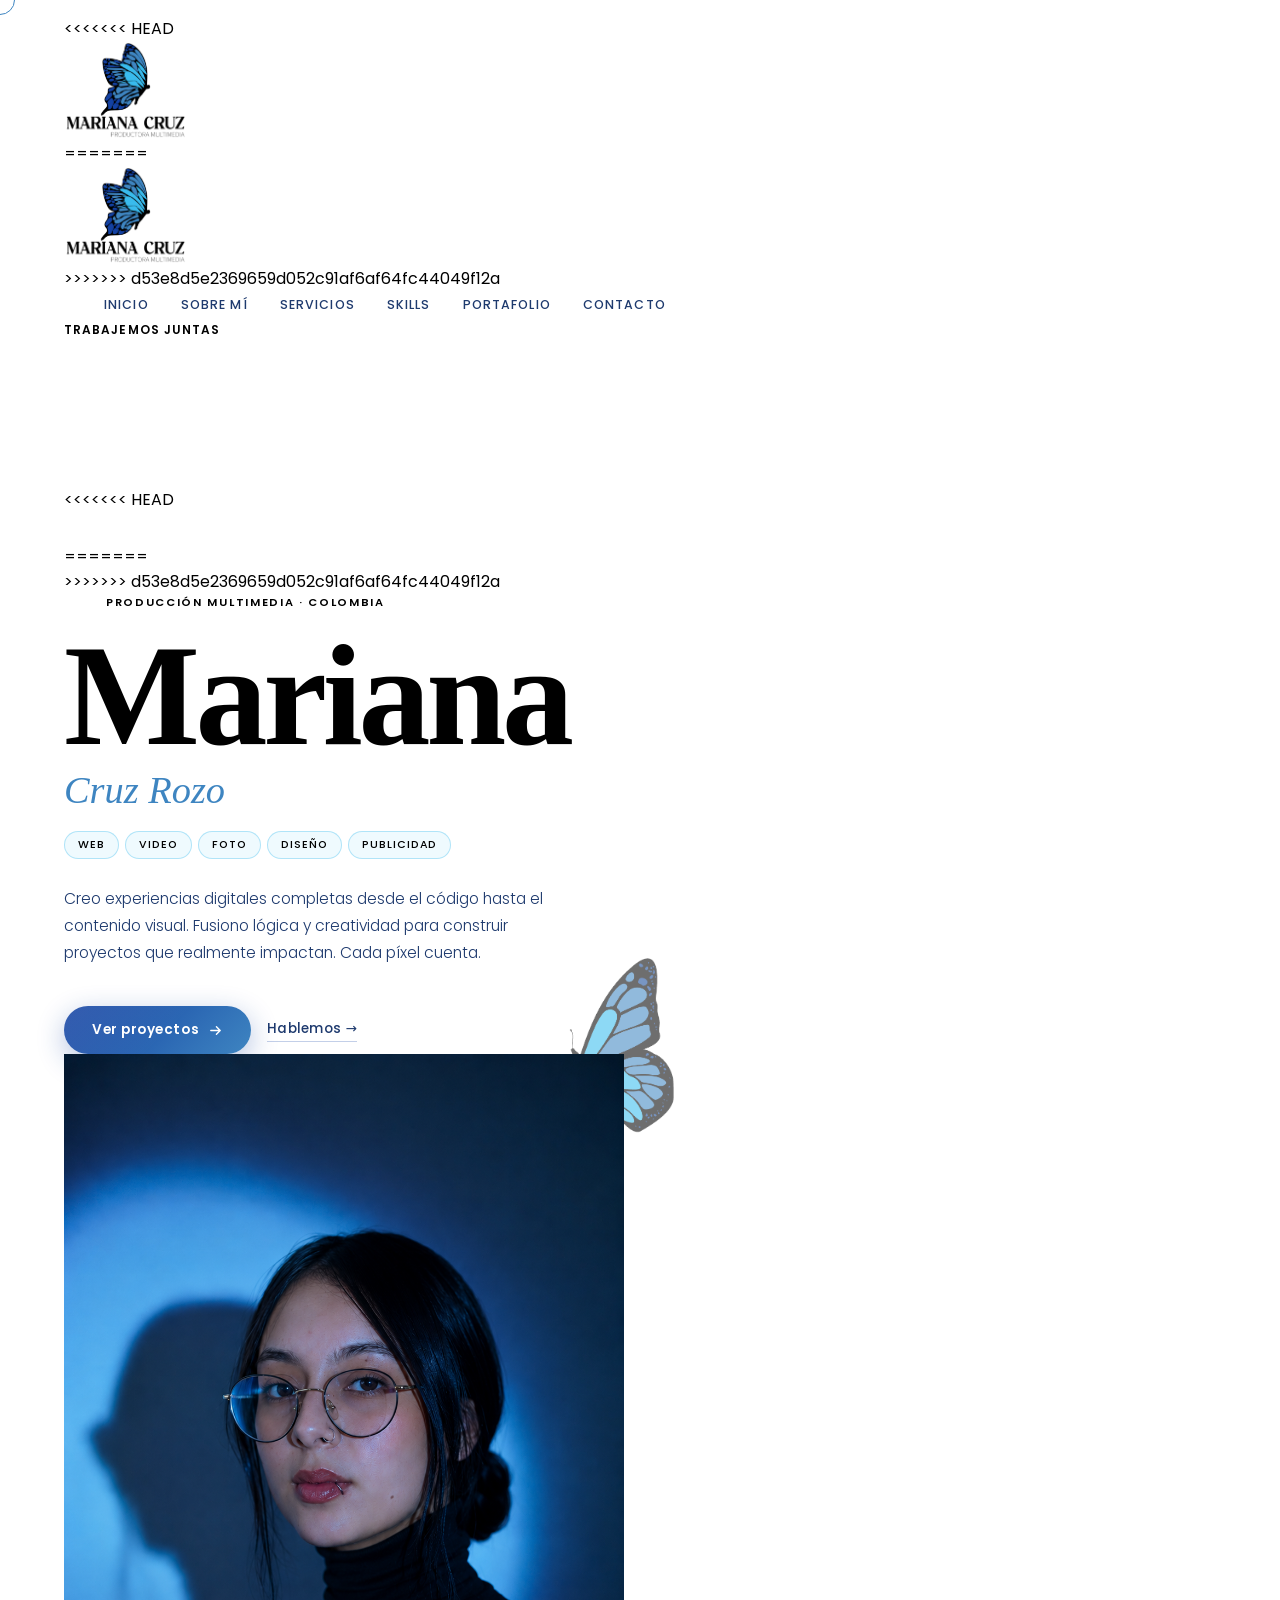
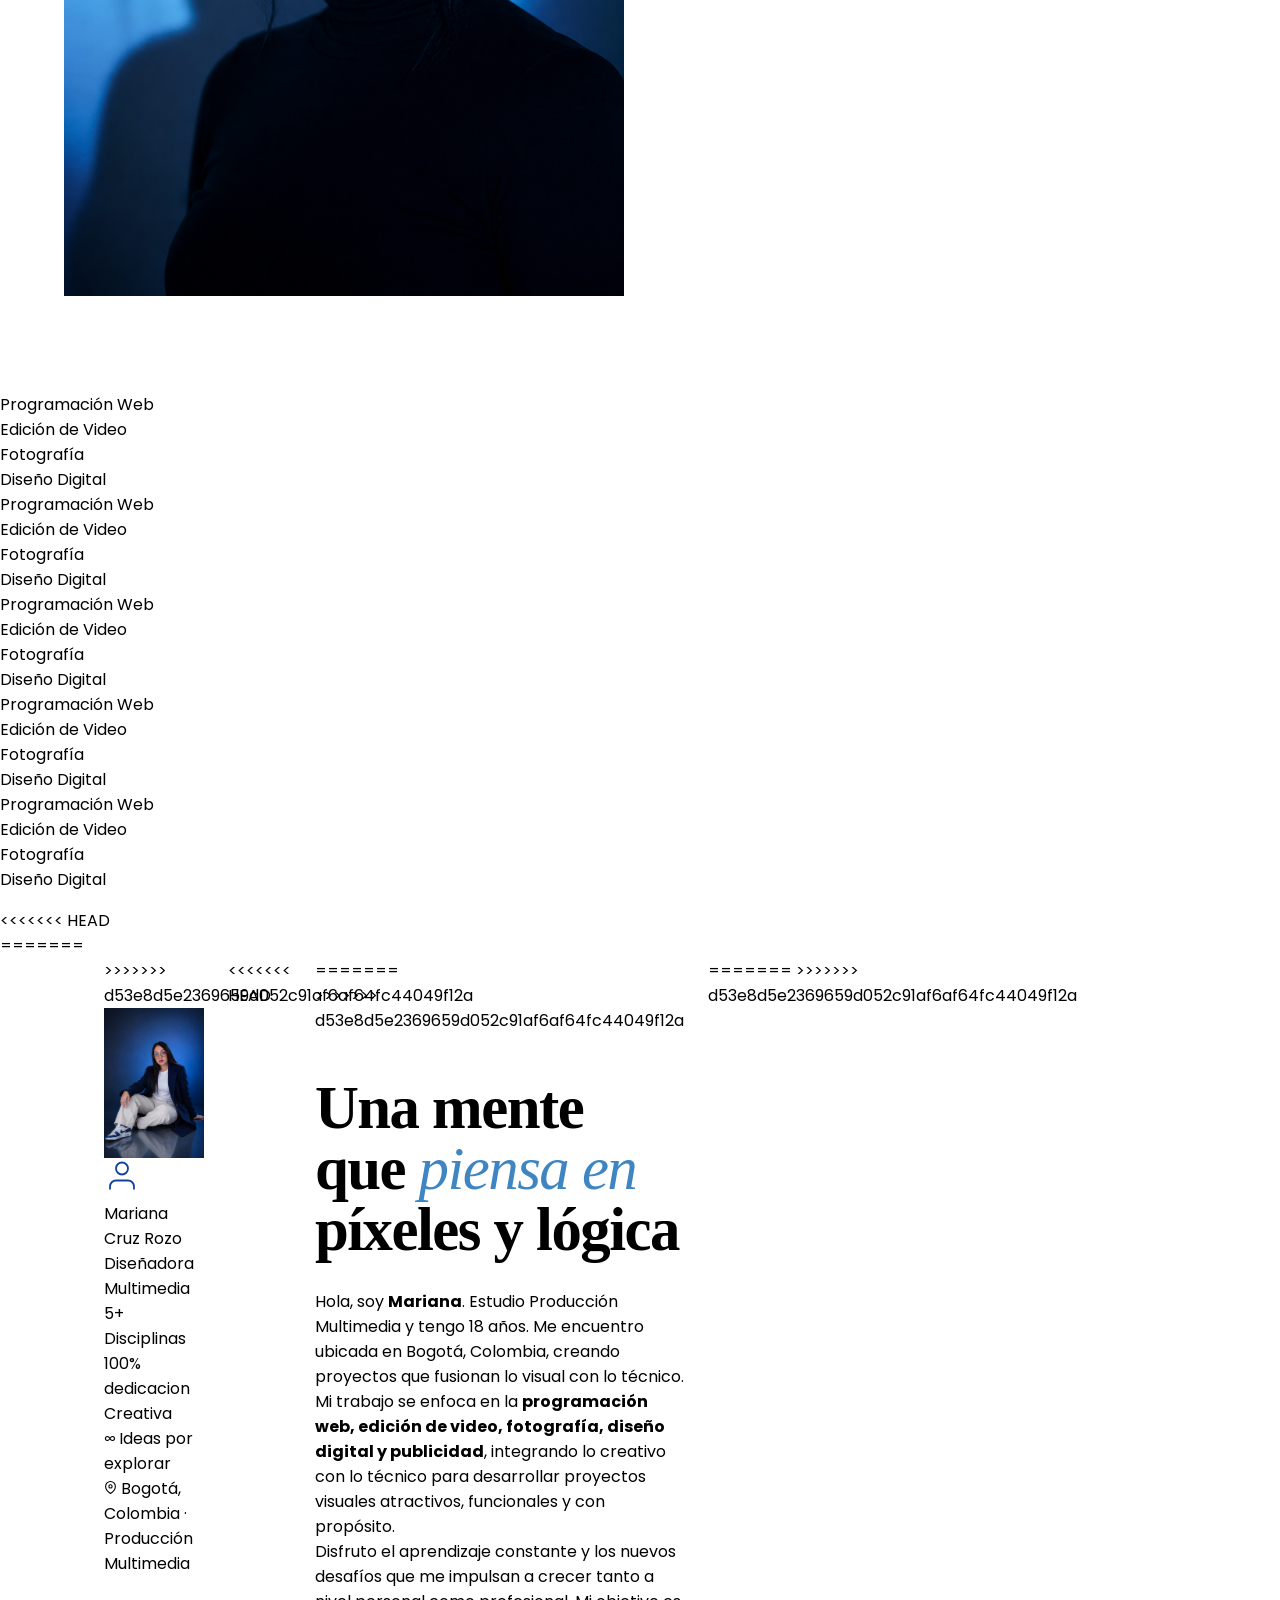
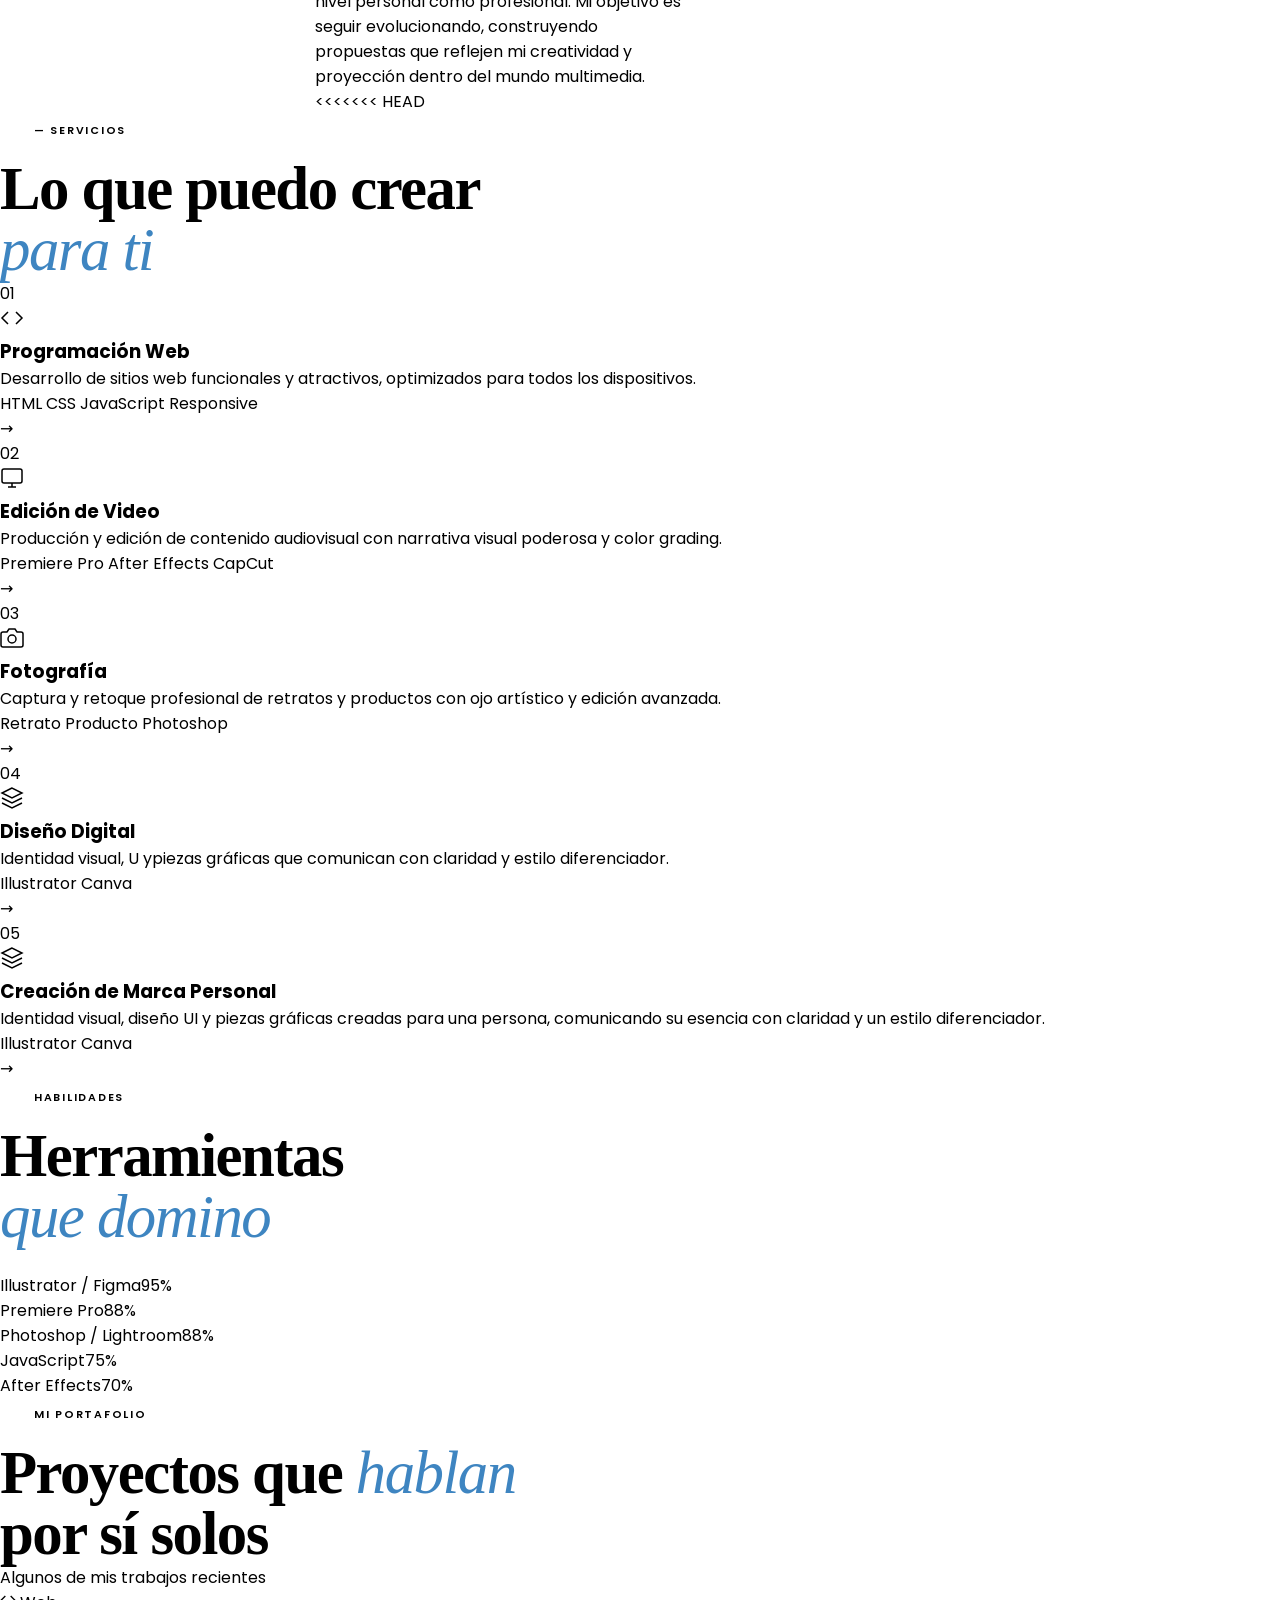
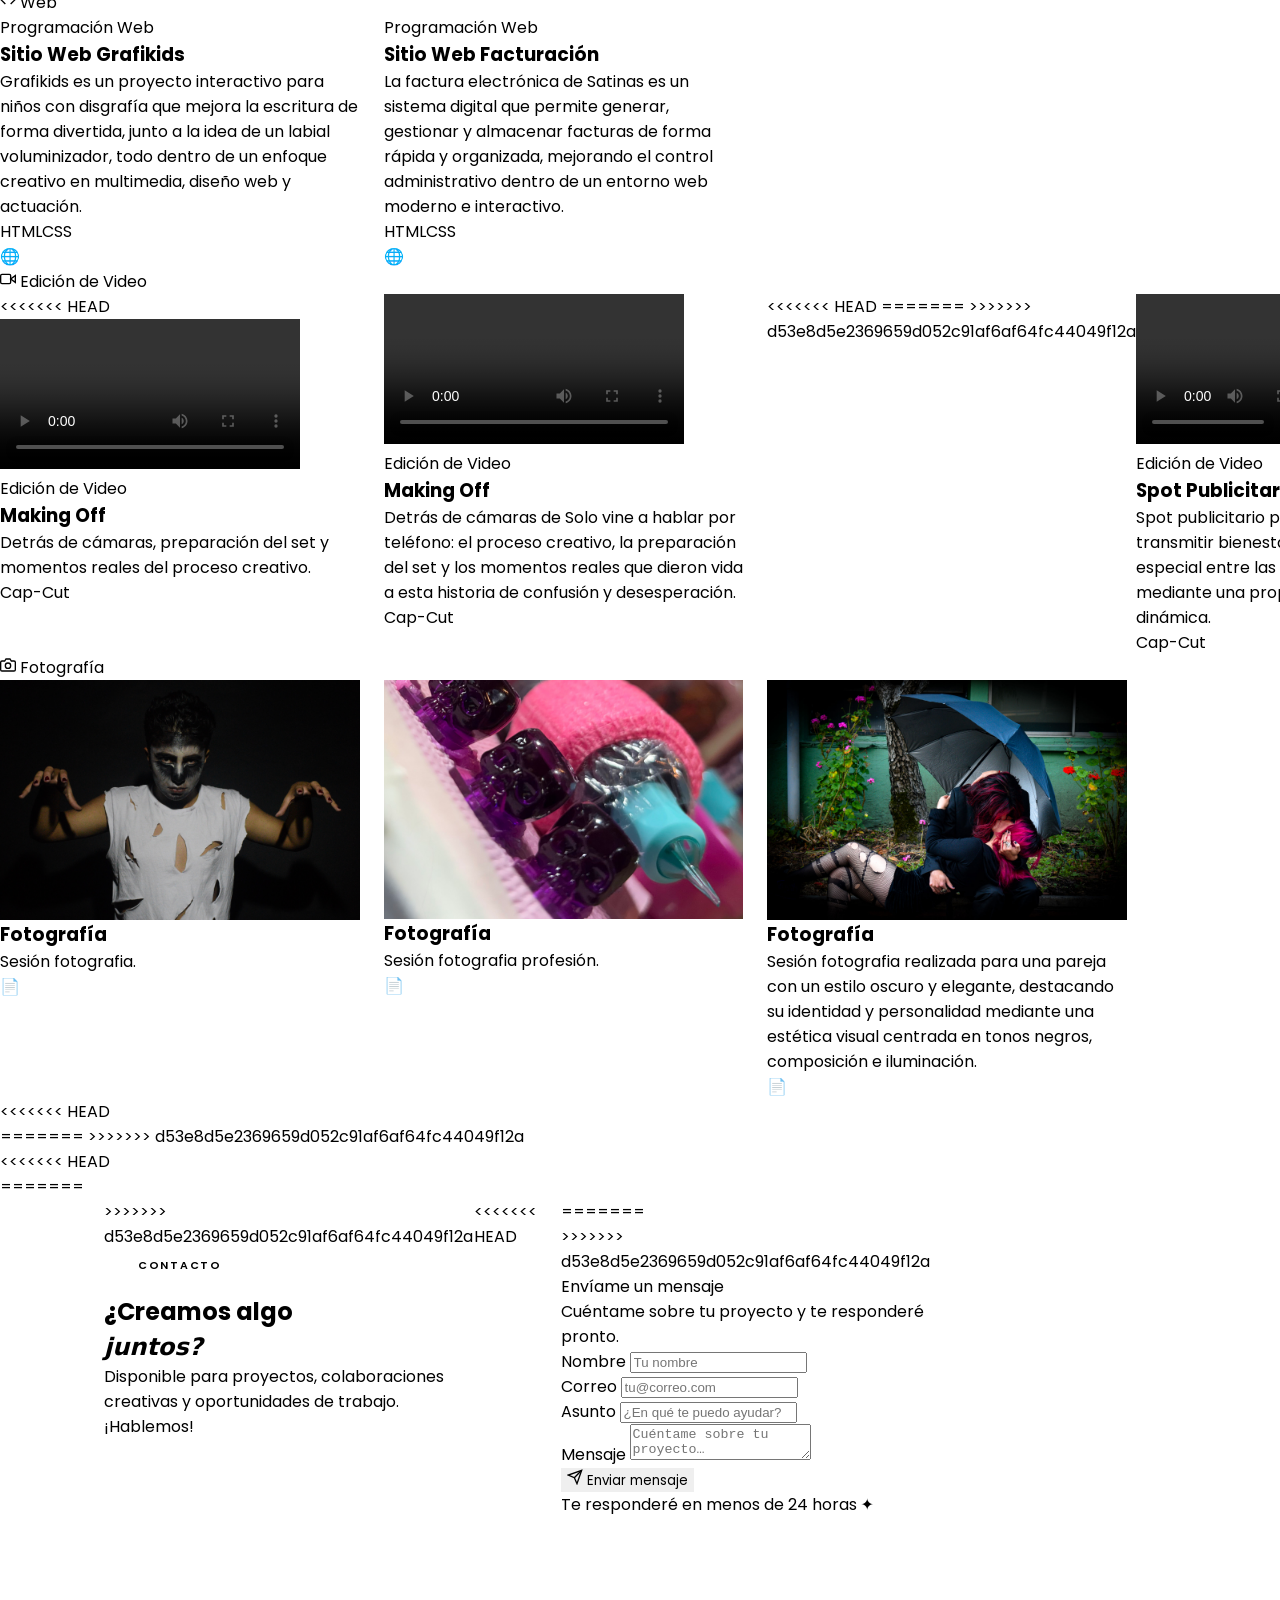
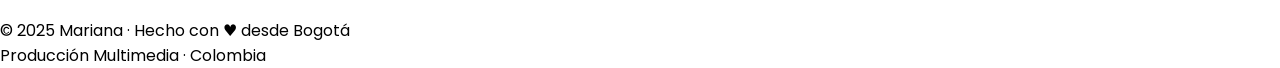
==== commit 60b49249: "merge" ====
--- a/index.html
+++ b/index.html
@@ -21,7 +21,12 @@
      NAVEGACIÓN
      ================================================================ -->
     <nav class="nav" id="mainNav">
+<<<<<<< HEAD
         <img src="img/logo arriba.png" alt="Mariana Cruz" class="logo">
+=======
+        <img src="img/logo arriba.png" alt="Mariana Cruz" class="logo"
+            style=" animation: float 4s ease-in-out infinite;">
+>>>>>>> d53e8d5e2369659d052c91af6af64fc44049f12a
         <ul class="nav-links">
             <li><a href="#inicio">Inicio</a></li>
             <li><a href="#sobre">Sobre mí</a></li>
@@ -51,7 +56,11 @@
      ================================================================ -->
     <section class="hero" id="inicio">
 
+<<<<<<< HEAD
         <div class="hero-content">
+=======
+        <div class="hero-content col-6">
+>>>>>>> d53e8d5e2369659d052c91af6af64fc44049f12a
             <div class="eyebrow">
                 <span class="eyebrow-dash"></span>
                 <span class="eyebrow-text">Producción Multimedia · Colombia</span>
@@ -125,9 +134,15 @@
      SOBRE MÍ
      ================================================================ -->
     <section class="about" id="sobre">
+<<<<<<< HEAD
         <div class="about-grid">
             <!-- Izquierda: imagen + tarjeta info -->
             <div class="about-left reveal">
+=======
+        <div class="about-grid grid-container">
+            <!-- Izquierda: imagen + tarjeta info -->
+            <div class="about-left col-5 reveal">
+>>>>>>> d53e8d5e2369659d052c91af6af64fc44049f12a
                 <div class="about-img-wrap">
                     <div class="about-img-box">
                         <img src="img/Foto perfil2.PNG" alt="Mariana Cruz">
@@ -181,7 +196,11 @@
             </div>
 
             <!-- Derecha: texto -->
+<<<<<<< HEAD
             <div class="about-right">
+=======
+            <div class="about-right col-7">
+>>>>>>> d53e8d5e2369659d052c91af6af64fc44049f12a
                 <div class="sec-label reveal">Sobre mí</div>
 
                 <h2 class="sec-title reveal" style="margin-bottom:1.75rem">
@@ -207,8 +226,11 @@
                         construyendo propuestas que reflejen mi creatividad y proyección dentro del mundo multimedia.
                     </p>
                 </div>
+<<<<<<< HEAD
             </div><!-- /about-right -->
         </div><!-- /about-grid -->
+=======
+>>>>>>> d53e8d5e2369659d052c91af6af64fc44049f12a
     </section>
     <!-- ================================================================
      SERVICIOS
@@ -509,7 +531,11 @@
                             <div class="pf-card-media">
 
                                 <div class="pf-media-video">
+<<<<<<< HEAD
                                     <video controls>
+=======
+                                    <video autoplay muted loop playsinline controls>
+>>>>>>> d53e8d5e2369659d052c91af6af64fc44049f12a
                                         <source src="video/making_off.mov" type="video/mp4">
                                     </video>
                                 </div>
@@ -558,7 +584,11 @@
                         </div>
                     </div>
 
-
+<<<<<<< HEAD
+
+=======
+                
+>>>>>>> d53e8d5e2369659d052c91af6af64fc44049f12a
 
                     <!-- VIDEO 3 HORIZONTAL -->
                     <div class="swiper-slide">
@@ -689,10 +719,30 @@
                 </div>
             </div>
 
+<<<<<<< HEAD
         </div><!-- /swiper-wrapper -->
         </div><!-- /swiper foto -->
         <div class="swiper-pagination port-pagination" id="foto-pagination"></div>
         </div><!-- /port-category foto -->
+=======
+        </div>
+        </div>
+        </div>
+        </div>
+        </div>
+        </div>
+
+        </div>
+        </div>
+        </div>
+        </div>
+        </div>
+        </div>
+        </div>
+        <div class="swiper-pagination port-pagination" id="foto-pagination"></div>
+        </div>
+        </div>
+>>>>>>> d53e8d5e2369659d052c91af6af64fc44049f12a
     </section>
 
     <!-- Swiper JS -->
@@ -702,9 +752,15 @@
      CONTACTO
      ================================================================ -->
     <section class="contact" id="contacto">
+<<<<<<< HEAD
         <div class="contact-grid">
             <!-- Izquierda -->
             <div class="contact-left">
+=======
+        <div class="contact-grid grid-container">
+            <!-- Izquierda -->
+            <div class="contact-left col-6">
+>>>>>>> d53e8d5e2369659d052c91af6af64fc44049f12a
                 <div class="sec-label reveal"> Contacto</div>
                 <h2 class="contact-title reveal">¿Creamos algo<br /><em>juntos?</em></h2>
                 <p class="contact-sub reveal">Disponible para proyectos, colaboraciones creativas y
@@ -752,7 +808,11 @@
             </div>
 
             <!-- Derecha: formulario -->
+<<<<<<< HEAD
             <div class="contact-form-wrap reveal reveal-d2">
+=======
+            <div class="contact-form-wrap col-6 reveal reveal-d2">
+>>>>>>> d53e8d5e2369659d052c91af6af64fc44049f12a
                 <div class="form-title">Envíame un mensaje</div>
                 <div class="form-sub">Cuéntame sobre tu proyecto y te responderé pronto.</div>
                 <form id="contactForm" onsubmit="handleForm(event)">
--- a/style.css
+++ b/style.css
@@ -6,6 +6,10 @@
 }
 
 :root {
+<<<<<<< HEAD
+=======
+    /* ── Nueva paleta azul ── */
+>>>>>>> d53e8d5e2369659d052c91af6af64fc44049f12a
     --wine: #1341A2;
     --wine-hover: #3E85C1;
     --wine-light: #3E85C1;
@@ -22,6 +26,10 @@
     --muted: #94AECE;
     --white: #FFFFFF;
 
+<<<<<<< HEAD
+=======
+    /* Alias semánticos azul */
+>>>>>>> d53e8d5e2369659d052c91af6af64fc44049f12a
     --blue-dark: #1341A2;
     --blue-mid: #3E85C1;
     --blue-light: #39BBED;
@@ -46,10 +54,13 @@
 
     --ease: cubic-bezier(.25, .46, .45, .94);
     --spring: cubic-bezier(.34, 1.56, .64, 1);
+<<<<<<< HEAD
 
     /* Spacing scale */
     --section-pad-y: clamp(60px, 10vw, 120px);
     --section-pad-x: clamp(1rem, 5vw, 5vw);
+=======
+>>>>>>> d53e8d5e2369659d052c91af6af64fc44049f12a
 }
 
 /* ── Reset ── */
@@ -58,13 +69,21 @@
 *::after {
     box-sizing: border-box;
     margin: 0;
+<<<<<<< HEAD
     padding: 0;
+=======
+    padding: 0
+>>>>>>> d53e8d5e2369659d052c91af6af64fc44049f12a
 }
 
 html {
     scroll-behavior: smooth;
+<<<<<<< HEAD
     font-size: 16px;
     -webkit-text-size-adjust: 100%;
+=======
+    font-size: 16px
+>>>>>>> d53e8d5e2369659d052c91af6af64fc44049f12a
 }
 
 body {
@@ -72,35 +91,181 @@
     background: #FFFFFF;
     color: var(--dark);
     overflow-x: hidden;
+<<<<<<< HEAD
     cursor: none;
     min-width: 320px;
+=======
+    cursor: none
+>>>>>>> d53e8d5e2369659d052c91af6af64fc44049f12a
 }
 
 a {
     text-decoration: none;
+<<<<<<< HEAD
     color: inherit;
 }
 
 ul {
     list-style: none;
+=======
+    color: inherit
+}
+
+ul {
+    list-style: none
+>>>>>>> d53e8d5e2369659d052c91af6af64fc44049f12a
 }
 
 img {
     max-width: 100%;
+<<<<<<< HEAD
     height: auto;
     display: block;
+=======
+    display: block
+>>>>>>> d53e8d5e2369659d052c91af6af64fc44049f12a
 }
 
 button {
     font-family: var(--font-body);
     cursor: pointer;
     border: none;
+<<<<<<< HEAD
     background: none;
 }
 
 /* ================================================================
    CUSTOM CURSOR — hide on touch devices
    ================================================================ */
+=======
+    background: none
+}
+
+/* ================================================================
+   SISTEMA DE GRID DE 12 COLUMNAS
+   ================================================================ */
+
+/* Contenedor principal del grid */
+.grid-container {
+    display: grid;
+    grid-template-columns: repeat(12, 1fr);
+    gap: 1.5rem;
+    width: 100%;
+    max-width: 1200px;
+    margin: 0 auto;
+}
+
+/* Clases de columnas — Desktop (12 columnas) */
+.col-1 {
+    grid-column: span 1;
+}
+
+.col-2 {
+    grid-column: span 2;
+}
+
+.col-3 {
+    grid-column: span 3;
+}
+
+.col-4 {
+    grid-column: span 4;
+}
+
+.col-5 {
+    grid-column: span 5;
+}
+
+.col-6 {
+    grid-column: span 6;
+}
+
+.col-7 {
+    grid-column: span 7;
+}
+
+.col-8 {
+    grid-column: span 8;
+}
+
+.col-9 {
+    grid-column: span 9;
+}
+
+.col-10 {
+    grid-column: span 10;
+}
+
+.col-11 {
+    grid-column: span 11;
+}
+
+.col-12 {
+    grid-column: span 12;
+}
+
+/* Alineación dentro del grid */
+.col-center {
+    justify-self: center;
+}
+
+.col-end {
+    justify-self: end;
+}
+
+/* ── Tablet (max-width: 1024px) ── */
+@media (max-width: 1024px) {
+    .grid-container {
+        gap: 1.25rem;
+    }
+
+    /* En tablet, col-6 pasa a 12 para que el texto ocupe full width */
+    .col-6 {
+        grid-column: span 12;
+    }
+
+    .col-7 {
+        grid-column: span 12;
+    }
+
+    .col-8 {
+        grid-column: span 12;
+    }
+
+    /* Elementos secundarios pueden ser 6 en tablet */
+    .col-4 {
+        grid-column: span 6;
+    }
+
+    .col-3 {
+        grid-column: span 6;
+    }
+}
+
+/* ── Celular (max-width: 600px) ── */
+@media (max-width: 600px) {
+    .grid-container {
+        gap: 1rem;
+    }
+
+    /* En móvil todo ocupa 12 columnas */
+    .col-1,
+    .col-2,
+    .col-3,
+    .col-4,
+    .col-5,
+    .col-6,
+    .col-7,
+    .col-8,
+    .col-9,
+    .col-10,
+    .col-11 {
+        grid-column: span 12;
+    }
+}
+
+/* ── Custom cursor ── */
+>>>>>>> d53e8d5e2369659d052c91af6af64fc44049f12a
 .cur-dot {
     width: 7px;
     height: 7px;
@@ -112,7 +277,11 @@
     pointer-events: none;
     z-index: 9999;
     transform: translate(-50%, -50%);
+<<<<<<< HEAD
     transition: left .06s linear, top .06s linear;
+=======
+    transition: left .06s linear, top .06s linear
+>>>>>>> d53e8d5e2369659d052c91af6af64fc44049f12a
 }
 
 .cur-ring {
@@ -127,6 +296,7 @@
     z-index: 9998;
     transform: translate(-50%, -50%);
     transition: left .18s var(--ease), top .18s var(--ease), width .3s, height .3s, opacity .3s;
+<<<<<<< HEAD
     opacity: .5;
 }
 
@@ -269,12 +439,37 @@
 
     .col-12 {
         grid-column: span 12;
+=======
+    opacity: .5
+}
+
+@media(hover:none) {
+
+    .cur-dot,
+    .cur-ring {
+        display: none
+    }
+
+    body {
+        cursor: auto
+>>>>>>> d53e8d5e2369659d052c91af6af64fc44049f12a
     }
 }
 
 /* ================================================================
    NAVEGACIÓN
    ================================================================ */
+<<<<<<< HEAD
+=======
+
+
+/* HOVER */
+.about-img-box:hover {
+    transform: translateY(-10px) scale(1.02);
+}
+
+
+>>>>>>> d53e8d5e2369659d052c91af6af64fc44049f12a
 .nav {
     position: fixed;
     top: 0;
@@ -284,11 +479,16 @@
     display: flex;
     align-items: center;
     justify-content: space-between;
+<<<<<<< HEAD
     padding: 14px var(--section-pad-x);
+=======
+    padding: 20px 5vw;
+>>>>>>> d53e8d5e2369659d052c91af6af64fc44049f12a
     background: rgba(255, 255, 255, .95);
     backdrop-filter: blur(24px);
     -webkit-backdrop-filter: blur(24px);
     border-bottom: 1px solid rgba(19, 65, 162, .08);
+<<<<<<< HEAD
     transition: padding .3s var(--ease);
 }
 
@@ -312,6 +512,34 @@
 
 .nav-cta {
     display: none;
+=======
+    transition: padding .3s var(--ease)
+}
+
+.nav.scrolled {
+    padding: 13px 5vw;
+    box-shadow: var(--sh-xs)
+}
+
+.nav-logo {
+    font-family: var(--font-display);
+    font-size: 1.9rem;
+    font-weight: 700;
+    letter-spacing: -.02em;
+    color: var(--wine);
+    line-height: 1
+}
+
+.nav-logo span {
+    font-weight: 300;
+    font-style: italic;
+    opacity: .75
+}
+
+.nav-links {
+    display: flex;
+    gap: 2.5rem
+>>>>>>> d53e8d5e2369659d052c91af6af64fc44049f12a
 }
 
 .nav-links a {
@@ -321,8 +549,12 @@
     text-transform: uppercase;
     color: var(--mid);
     position: relative;
+<<<<<<< HEAD
     transition: color .3s;
     white-space: nowrap;
+=======
+    transition: color .3s
+>>>>>>> d53e8d5e2369659d052c91af6af64fc44049f12a
 }
 
 .nav-links a::after {
@@ -335,6 +567,7 @@
     background: var(--wine);
     transform: scaleX(0);
     transform-origin: left;
+<<<<<<< HEAD
     transition: transform .3s var(--ease);
 }
 
@@ -344,6 +577,17 @@
 
 .nav-links a:hover::after {
     transform: scaleX(1);
+=======
+    transition: transform .3s var(--ease)
+}
+
+.nav-links a:hover {
+    color: var(--wine)
+}
+
+.nav-links a:hover::after {
+    transform: scaleX(1)
+>>>>>>> d53e8d5e2369659d052c91af6af64fc44049f12a
 }
 
 .btn-nav {
@@ -353,15 +597,22 @@
     text-transform: uppercase;
     color: var(--wine);
     border: 1.5px solid var(--wine);
+<<<<<<< HEAD
     padding: 9px 20px;
     border-radius: var(--r-full);
     white-space: nowrap;
     transition: background .3s, color .3s, transform .2s var(--spring);
+=======
+    padding: 10px 24px;
+    border-radius: var(--r-full);
+    transition: background .3s, color .3s, transform .2s var(--spring)
+>>>>>>> d53e8d5e2369659d052c91af6af64fc44049f12a
 }
 
 .btn-nav:hover {
     background: var(--wine);
     color: white;
+<<<<<<< HEAD
     transform: translateY(-2px);
 }
 
@@ -374,6 +625,17 @@
     padding: 8px;
     margin: -8px;
     flex-shrink: 0;
+=======
+    transform: translateY(-2px)
+}
+
+.nav-hamburger {
+    display: none;
+    flex-direction: column;
+    gap: 5px;
+    cursor: pointer;
+    padding: 4px
+>>>>>>> d53e8d5e2369659d052c91af6af64fc44049f12a
 }
 
 .nav-hamburger span {
@@ -381,6 +643,7 @@
     width: 24px;
     height: 1.5px;
     background: var(--wine);
+<<<<<<< HEAD
     transition: .3s;
 }
 
@@ -413,11 +676,45 @@
     transform: translateY(-10px);
     opacity: 0;
     transition: transform .3s var(--ease), opacity .3s;
+=======
+    transition: .3s
+}
+
+.nav-hamburger.open span:nth-child(1) {
+    transform: rotate(45deg) translate(4.5px, 4.5px)
+}
+
+.nav-hamburger.open span:nth-child(2) {
+    opacity: 0
+}
+
+.nav-hamburger.open span:nth-child(3) {
+    transform: rotate(-45deg) translate(4.5px, -4.5px)
+}
+
+.nav-mobile {
+    display: none;
+    position: fixed;
+    top: 70px;
+    left: 0;
+    right: 0;
+    background: rgba(250, 248, 245, .97);
+    backdrop-filter: blur(24px);
+    z-index: 190;
+    padding: 20px 5vw 28px;
+    flex-direction: column;
+    gap: 1.5rem;
+    border-bottom: 1px solid rgba(19, 65, 162, .1);
+    transform: translateY(-20px);
+    opacity: 0;
+    transition: transform .3s var(--ease), opacity .3s
+>>>>>>> d53e8d5e2369659d052c91af6af64fc44049f12a
 }
 
 .nav-mobile.open {
     display: flex;
     transform: translateY(0);
+<<<<<<< HEAD
     opacity: 1;
 }
 
@@ -611,12 +908,43 @@
 
 .reveal-d4 {
     transition-delay: .4s;
+=======
+    opacity: 1
+}
+
+.nav-mobile a {
+    font-size: 1.1rem;
+    font-weight: 500;
+    color: var(--mid);
+    letter-spacing: .04em;
+    padding: .5rem 0;
+    border-bottom: 1px solid var(--sand)
+}
+
+.nav-mobile a:last-child {
+    border-bottom: none
+}
+
+.nav img {
+    height: 100px;
+    /* ajusta este valor */
+    width: 100;
+    /* mantiene proporción */
+    object-fit: contain;
+
+}
+
+.logo {
+    height: 60px;
+    width: auto;
+>>>>>>> d53e8d5e2369659d052c91af6af64fc44049f12a
 }
 
 /* ================================================================
    HERO
    ================================================================ */
 .hero {
+<<<<<<< HEAD
     min-height: 100svh;
     display: grid;
     grid-template-columns: 1fr;
@@ -625,12 +953,103 @@
     padding: clamp(90px, 14vw, 130px) var(--section-pad-x) clamp(3rem, 6vw, 5rem);
     position: relative;
     overflow: hidden;
+=======
+    min-height: 85vh;
+
+    /* IMAGEN BORDE + GRADIENTE */
+
+    display: grid;
+    grid-template-columns: repeat(12, 1fr);
+    align-items: center;
+    gap: 1.5rem;
+    padding: 130px 5vw 80px;
+    position: relative;
+    overflow: hidden;
+
+}
+
+/* Contenido hero: 6 columnas izquierda */
+.hero-content {
+    grid-column: span 6;
+    z-index: 1;
+}
+
+/* Imagen hero: 6 columnas derecha */
+.hero .about-left {
+    grid-column: span 6;
+    z-index: 1;
+}
+
+
+
+/* MARIPOSA */
+.hero .about-img-wrap {
+    position: relative;
+    z-index: 1;
+    overflow: visible;
+
+}
+
+/* IMAGEN PRINCIPAL */
+.hero .about-img-wrap img {
+    position: relative;
+    z-index: 2;
+
+}
+
+/* MARIPOSA */
+.hero .about-img-wrap::before {
+    content: '';
+    position: absolute;
+    width: 300px;
+    height: 300px;
+    background: url("img/mariposa_foto.png") no-repeat center/contain;
+    top: -180px;
+    right: -200px;
+    z-index: -1;
+    animation: float 4s ease-in-out infinite;
+}
+
+/* ANIMACIÓN (por si no la tienes) */
+@keyframes float {
+    0% {
+        transform: translateY(0px);
+    }
+
+    50% {
+        transform: translateY(-10px);
+    }
+
+    100% {
+        transform: translateY(0px);
+    }
+}
+
+
+.hero::after {
+    content: "";
+    position: absolute;
+    bottom: -120px;
+    /* más grande para que conecte */
+    right: -60px;
+
+    width: 320px;
+    height: 320px;
+
+    background: url("borde_abajo.png") no-repeat;
+    background-size: contain;
+
+    pointer-events: none;
+    z-index: 0;
+    opacity: 0.9;
+>>>>>>> d53e8d5e2369659d052c91af6af64fc44049f12a
 }
 
 .hero::before {
     content: '';
     position: absolute;
     inset: 0;
+<<<<<<< HEAD
     background:
         radial-gradient(ellipse 65% 55% at 85% 25%, rgba(57, 187, 237, .10) 0%, transparent 70%),
         radial-gradient(ellipse 45% 50% at 15% 85%, rgba(19, 65, 162, .06) 0%, transparent 70%);
@@ -649,6 +1068,10 @@
     pointer-events: none;
     z-index: 0;
     opacity: 0.9;
+=======
+    background: radial-gradient(ellipse 65% 55% at 85% 25%, rgba(57, 187, 237, .10) 0%, transparent 70%), radial-gradient(ellipse 45% 50% at 15% 85%, rgba(19, 65, 162, .06) 0%, transparent 70%);
+    pointer-events: none
+>>>>>>> d53e8d5e2369659d052c91af6af64fc44049f12a
 }
 
 .hero-line {
@@ -658,6 +1081,7 @@
     right: 32%;
     width: 1px;
     background: linear-gradient(to bottom, transparent, rgba(57, 187, 237, .18), transparent);
+<<<<<<< HEAD
     pointer-events: none;
     display: none;
 }
@@ -675,14 +1099,331 @@
     z-index: 1;
     display: flex;
     justify-content: center;
+=======
+    pointer-events: none
+}
+
+/* LINEAS */
+.hero .about-img-wrap::before {
+    content: '';
+    position: absolute;
+    width: 300px;
+    height: 300px;
+    background: url("img/mariposa_foto.png") no-repeat center/contain;
+    top: -180px;
+    right: -200px;
+    z-index: -1;
+    animation: float 4s ease-in-out infinite;
+}
+
+/* Eyebrow */
+.eyebrow {
+    display: flex;
+    align-items: center;
+    gap: 10px;
+    margin-bottom: 1.4rem;
+    animation: slideUp .7s .1s var(--ease) both
+}
+
+.eyebrow-dash {
+    width: 32px;
+    height: 1px;
+    background: var(--wine)
+}
+
+.eyebrow-text {
+    font-size: .7rem;
+    font-weight: 600;
+    letter-spacing: .15em;
+    text-transform: uppercase;
+    color: var(--wine)
+}
+
+/* Nombre */
+.hero-name {
+    font-family: var(--font-display);
+    font-size: clamp(4.5rem, 9.5vw, 9rem);
+    font-weight: 700;
+    line-height: .88;
+    letter-spacing: -.03em;
+    color: #000000;
+    margin-bottom: .5rem;
+    animation: slideUp .8s .15s var(--ease) both
+}
+
+.hero-name-sub {
+    font-family: var(--font-display);
+    font-size: clamp(1.4rem, 2.8vw, 2.4rem);
+    font-weight: 300;
+    font-style: italic;
+    color: var(--blue-mid);
+    display: block;
+    margin-bottom: 1.2rem;
+    animation: slideUp .8s .22s var(--ease) both
+}
+
+/* Tags */
+.hero-tags {
+    display: flex;
+    flex-wrap: wrap;
+    gap: 6px;
+    margin-bottom: 1.6rem;
+    animation: slideUp .8s .28s var(--ease) both
+}
+
+.hero-tag {
+    font-size: .68rem;
+    font-weight: 500;
+    letter-spacing: .09em;
+    text-transform: uppercase;
+    color: var(--blue-dark);
+    border: 1px solid rgba(57, 187, 237, .35);
+    padding: 5px 13px;
+    border-radius: var(--r-full);
+    background: rgba(57, 187, 237, .08);
+    backdrop-filter: blur(6px);
+    transition: background .3s, color .3s, border-color .3s
+}
+
+.hero-tag:hover {
+    background: var(--wine-pale);
+    color: var(--wine);
+    border-color: var(--blue-mid)
+}
+
+/* Tagline */
+.hero-tagline {
+    font-family: var(--font-display);
+    font-size: clamp(1.4rem, 2.4vw, 2rem);
+    font-weight: 400;
+    line-height: 1.3;
+    color: var(--slate);
+    margin-bottom: .9rem;
+    animation: slideUp .8s .35s var(--ease) both
+}
+
+.hero-tagline em {
+    font-style: italic;
+    color: var(--blue-mid)
+}
+
+.hero-sub {
+    font-size: .97rem;
+    color: var(--mid);
+    line-height: 1.75;
+    margin-bottom: 2.5rem;
+    max-width: 430px;
+    font-weight: 300;
+    animation: slideUp .8s .42s var(--ease) both
+}
+
+/* Botones */
+.hero-actions {
+    display: flex;
+    align-items: center;
+    gap: 1.4rem;
+    animation: slideUp .8s .5s var(--ease) both
+}
+
+.btn-primary {
+    display: inline-flex;
+    align-items: center;
+    gap: 9px;
+    background: var(--grad-wine);
+    color: white;
+    font-weight: 600;
+    font-size: .85rem;
+    padding: 15px 32px;
+    border-radius: var(--r-full);
+    letter-spacing: .04em;
+    box-shadow: 0 8px 28px rgba(19, 65, 162, .32);
+    transition: transform .3s var(--spring), box-shadow .3s;
+    position: relative;
+    overflow: hidden
+}
+
+.btn-primary::before {
+    content: '';
+    position: absolute;
+    inset: 0;
+    background: linear-gradient(135deg, rgba(255, 255, 255, .14) 0%, transparent 55%);
+    pointer-events: none
+}
+
+.btn-primary:hover {
+    transform: translateY(-3px);
+    box-shadow: 0 14px 38px rgba(19, 65, 162, .42)
+}
+
+.btn-ghost {
+    font-size: .85rem;
+    font-weight: 500;
+    color: var(--mid);
+    border-bottom: 1px solid rgba(19, 65, 162, .25);
+    padding-bottom: 2px;
+    letter-spacing: .02em;
+    transition: color .3s, border-color .3s
+}
+
+.btn-ghost:hover {
+    color: var(--wine);
+    border-color: var(--wine)
+}
+
+/* Visual card */
+
+
+
+.hero-visual:hover .hero-frame-bg {
+    transform: translate(5px, 5px)
+}
+
+
+
+.hero-card:hover {
+    transform: translateY(-8px) rotate(-1.5deg);
+    box-shadow: 0 48px 110px rgba(19, 65, 162, .28)
+}
+
+
+
+
+.hero-card-photo img {
+    width: 100%;
+    height: 100%;
+    object-fit: cover;
+    transition: transform .7s var(--ease)
+}
+
+.hero-card:hover .hero-card-photo img {
+    transform: scale(1.06)
+}
+
+.hero-card-photo-ph {
+    width: 100%;
+    height: 100%;
+    display: flex;
+    flex-direction: column;
+    align-items: center;
+    justify-content: center;
+    gap: .75rem;
+    opacity: .3
+}
+
+.hero-card-photo-ph svg {
+    width: 40px;
+    height: 40px
+}
+
+.hero-card-photo-ph span {
+    font-size: .7rem;
+    letter-spacing: .1em;
+    text-transform: uppercase;
+    color: var(--mid)
+}
+
+.avail-badge {
+    position: absolute;
+    top: -14px;
+    right: -18px;
+    background: white;
+    border-radius: 12px;
+    padding: 8px 13px;
+    box-shadow: 0 8px 24px rgba(19, 65, 162, .16);
+    border: 1px solid rgba(19, 65, 162, .08);
+    z-index: 5;
+    animation: floatY 3.5s ease-in-out infinite
+}
+
+.avail-in {
+    display: flex;
+    align-items: center;
+    gap: 7px;
+    font-size: .7rem;
+    font-weight: 600;
+    color: var(--wine);
+    letter-spacing: .06em;
+    text-transform: uppercase
+}
+
+.avail-dot {
+    width: 7px;
+    height: 7px;
+    background: #4CAF50;
+    border-radius: 50%;
+    animation: pulseDot 2s ease-in-out infinite
+}
+
+@keyframes floatY {
+
+    0%,
+    100% {
+        transform: translateY(0) rotate(2deg)
+    }
+
+    50% {
+        transform: translateY(-7px) rotate(2deg)
+    }
+}
+
+@keyframes pulseDot {
+
+    0%,
+    100% {
+        opacity: 1;
+        transform: scale(1)
+    }
+
+    50% {
+        opacity: .5;
+        transform: scale(.7)
+    }
+}
+
+@keyframes slideUp {
+    from {
+        opacity: 0;
+        transform: translateY(28px)
+    }
+
+    to {
+        opacity: 1;
+        transform: translateY(0)
+    }
+}
+
+@keyframes fadeIn {
+    from {
+        opacity: 0
+    }
+
+    to {
+        opacity: 1
+    }
+}
+
+/* ── Hero image decorative elements ── */
+/* hero-content position in grid handled by col-6 class */
+.hero-content {
+    min-width: 0;
+    /* prevent overflow in grid */
+}
+
+.hero .about-left {
+>>>>>>> d53e8d5e2369659d052c91af6af64fc44049f12a
     position: relative;
 }
 
 .hero .about-left::before {
     content: '';
     position: absolute;
+<<<<<<< HEAD
     width: min(320px, 80vw);
     height: min(320px, 80vw);
+=======
+    width: 320px;
+    height: 320px;
+>>>>>>> d53e8d5e2369659d052c91af6af64fc44049f12a
     border-radius: 50%;
     background: radial-gradient(circle, rgba(57, 187, 237, .13) 0%, rgba(19, 65, 162, .06) 60%, transparent 100%);
     top: 50%;
@@ -695,6 +1436,7 @@
 .hero .about-img-wrap {
     position: relative;
     z-index: 1;
+<<<<<<< HEAD
     overflow: visible;
 }
 
@@ -710,6 +1452,11 @@
     animation: float 4s ease-in-out infinite;
 }
 
+=======
+}
+
+/* ── Blue accent tag on hero image ── */
+>>>>>>> d53e8d5e2369659d052c91af6af64fc44049f12a
 .hero .about-img-wrap::after {
     position: absolute;
     bottom: -12px;
@@ -726,6 +1473,7 @@
     box-shadow: 0 6px 20px rgba(19, 65, 162, .12);
     z-index: 2;
     animation: floatY 3.5s ease-in-out infinite;
+<<<<<<< HEAD
 }
 
 /* Eyebrow */
@@ -906,16 +1654,29 @@
         margin-left: auto;
         margin-right: auto;
     }
+=======
+
+>>>>>>> d53e8d5e2369659d052c91af6af64fc44049f12a
 }
 
 /* ================================================================
    MARQUEE
    ================================================================ */
 .mq {
+<<<<<<< HEAD
     background: #1341A2;
     padding: 1rem 0;
     position: relative;
     overflow: hidden;
+=======
+    background: linear-gradient(135deg, #1341A2, #1341A2);
+    /* 👈 usa los dos colores */
+    padding: 1rem 0;
+    position: relative;
+    overflow: hidden;
+    /* importante */
+
+>>>>>>> d53e8d5e2369659d052c91af6af64fc44049f12a
     transform: translateY(-50px);
 }
 
@@ -925,26 +1686,44 @@
     position: absolute;
     top: 0;
     bottom: 0;
+<<<<<<< HEAD
     width: 80px;
     pointer-events: none;
     z-index: 1;
 }
 
+=======
+    width: 100px;
+    pointer-events: none;
+}
+
+/* IZQUIERDA */
+>>>>>>> d53e8d5e2369659d052c91af6af64fc44049f12a
 .mq::before {
     left: 0;
     background: linear-gradient(to right, #1341A2, transparent);
 }
 
+<<<<<<< HEAD
 .mq::after {
     right: 0;
     background: linear-gradient(to left, #1341A2, transparent);
+=======
+/* DERECHA */
+.mq::after {
+    right: 0;
+>>>>>>> d53e8d5e2369659d052c91af6af64fc44049f12a
 }
 
 .mq-track {
     display: flex;
     gap: 2rem;
     animation: mq 22s linear infinite;
+<<<<<<< HEAD
     white-space: nowrap;
+=======
+    white-space: nowrap
+>>>>>>> d53e8d5e2369659d052c91af6af64fc44049f12a
 }
 
 .mq-item {
@@ -956,7 +1735,11 @@
     font-weight: 400;
     letter-spacing: .13em;
     text-transform: uppercase;
+<<<<<<< HEAD
     color: #fff;
+=======
+    color: rgb(255, 255, 255)
+>>>>>>> d53e8d5e2369659d052c91af6af64fc44049f12a
 }
 
 .mq-dot {
@@ -964,16 +1747,124 @@
     height: 4px;
     border-radius: 50%;
     background: var(--blue-light);
+<<<<<<< HEAD
     flex-shrink: 0;
+=======
+    flex-shrink: 0
+}
+
+@keyframes mq {
+    from {
+        transform: translateX(0)
+    }
+
+    to {
+        transform: translateX(-50%)
+    }
+}
+
+/* ================================================================
+   SECCIONES COMUNES
+   ================================================================ */
+
+.section {
+
+    position: relative;
+    z-index: 1;
+}
+
+.sec-label {
+    display: inline-flex;
+    align-items: center;
+    gap: .75rem;
+    font-size: .68rem;
+    font-weight: 600;
+    letter-spacing: .16em;
+    text-transform: uppercase;
+    color: var(--wine);
+    margin-bottom: 1.25rem
+}
+
+.sec-label::before {
+    content: '';
+    display: inline-block;
+    width: 22px;
+    height: 1px;
+    background: var(--wine)
+}
+
+.sec-title {
+    font-family: var(--font-display);
+    font-size: clamp(2.2rem, 4.5vw, 3.8rem);
+    font-weight: 700;
+    line-height: 1.0;
+    color: var(--dark);
+    letter-spacing: -.025em
+}
+
+.sec-title em {
+    color: var(--blue-mid);
+    font-style: italic;
+    font-weight: 300
+}
+
+.reveal {
+    opacity: 0;
+    transform: translateY(32px);
+    transition: opacity .7s var(--ease), transform .7s var(--ease)
+}
+
+.reveal.visible {
+    opacity: 1;
+    transform: translateY(0)
+}
+
+.reveal-d1 {
+    transition-delay: .1s
+}
+
+.reveal-d2 {
+    transition-delay: .2s
+}
+
+.reveal-d3 {
+    transition-delay: .3s
+}
+
+.reveal-d4 {
+    transition-delay: .4s
+>>>>>>> d53e8d5e2369659d052c91af6af64fc44049f12a
 }
 
 /* ================================================================
    SOBRE MÍ
    ================================================================ */
+<<<<<<< HEAD
 .about {
     padding: var(--section-pad-y) var(--section-pad-x);
     position: relative;
     overflow: hidden;
+=======
+
+.about {
+    padding: 120px 5vw;
+    min-height: auto;
+    position: relative;
+
+}
+
+.about::after {
+
+    content: "";
+    position: absolute;
+    bottom: 0;
+    left: 0;
+    width: 700px;
+    /* controlas tamaño real */
+    height: 500px;
+
+
+>>>>>>> d53e8d5e2369659d052c91af6af64fc44049f12a
 }
 
 .about::before {
@@ -981,8 +1872,13 @@
     position: absolute;
     top: -180px;
     right: -180px;
+<<<<<<< HEAD
     width: min(550px, 90vw);
     height: min(550px, 90vw);
+=======
+    width: 550px;
+    height: 550px;
+>>>>>>> d53e8d5e2369659d052c91af6af64fc44049f12a
     border-radius: 50%;
     background: radial-gradient(circle, rgba(57, 187, 237, .06) 0%, transparent 70%);
     pointer-events: none;
@@ -990,17 +1886,37 @@
 
 .about-grid {
     display: grid;
+<<<<<<< HEAD
     grid-template-columns: 1fr;
     gap: 2rem;
+=======
+    grid-template-columns: repeat(12, 1fr);
+    gap: 1.5rem;
+>>>>>>> d53e8d5e2369659d052c91af6af64fc44049f12a
     align-items: start;
     max-width: 1200px;
     margin: 0 auto;
 }
 
+<<<<<<< HEAD
+=======
+/* Imagen ocupa 5 columnas, texto 7 columnas */
+.about-grid .about-left {
+    grid-column: span 5;
+}
+
+.about-grid .about-right {
+    grid-column: span 7;
+    padding-left: 2rem;
+}
+
+/* 🔥 FIX AQUÍ */
+>>>>>>> d53e8d5e2369659d052c91af6af64fc44049f12a
 .about-left {
     display: flex;
     flex-direction: column;
     align-items: center;
+<<<<<<< HEAD
     gap: 0;
 }
 
@@ -1013,6 +1929,20 @@
 .about-img-box {
     width: min(300px, 80vw);
     height: min(390px, 104vw);
+=======
+    /* 👈 centra imagen + cuadro */
+    gap: 0;
+}
+
+.about-img-wrap {
+    position: relative;
+    width: 300px;
+}
+
+.about-img-box {
+    width: 300px;
+    height: 390px;
+>>>>>>> d53e8d5e2369659d052c91af6af64fc44049f12a
     border-radius: 24px;
     overflow: hidden;
     box-shadow: var(--sh-xl);
@@ -1036,7 +1966,11 @@
 }
 
 .about-img-ph {
+<<<<<<< HEAD
     width: 100%;
+=======
+    width: .+00%;
+>>>>>>> d53e8d5e2369659d052c91af6af64fc44049f12a
     height: 100%;
     display: flex;
     flex-direction: column;
@@ -1068,6 +2002,7 @@
     z-index: -1;
 }
 
+<<<<<<< HEAD
 /* Butterfly decoration on about section */
 .about-img-wrap::before {
     content: '';
@@ -1090,13 +2025,27 @@
     background: white;
     border-radius: var(--r-md);
     padding: 1.1rem 1.25rem;
+=======
+/* 🔥 TARJETA PERFECTAMENTE ALINEADA */
+.about-img-meta {
+    width: 450px;
+    margin-top: 1.25rem;
+    align-self: center;
+    background: white;
+    border-radius: var(--r-md);
+    padding: 1.2rem 1.4rem;
+>>>>>>> d53e8d5e2369659d052c91af6af64fc44049f12a
     box-shadow: var(--sh-sm);
     border: 1px solid rgba(19, 65, 162, .08);
 }
 
 .about-img-meta-name {
     font-family: var(--font-display);
+<<<<<<< HEAD
     font-size: 1.1rem;
+=======
+    font-size: 1.15rem;
+>>>>>>> d53e8d5e2369659d052c91af6af64fc44049f12a
     font-weight: 700;
     color: var(--dark);
 }
@@ -1110,10 +2059,16 @@
 .about-img-meta-row {
     display: flex;
     align-items: center;
+<<<<<<< HEAD
     gap: 1rem;
     padding-top: .75rem;
     border-top: 1px solid var(--sand);
     flex-wrap: wrap;
+=======
+    gap: 1.5rem;
+    padding-top: .75rem;
+    border-top: 1px solid var(--sand);
+>>>>>>> d53e8d5e2369659d052c91af6af64fc44049f12a
 }
 
 .about-meta-item {
@@ -1122,6 +2077,7 @@
 }
 
 .about-meta-num {
+<<<<<<< HEAD
     font-size: 1.4rem;
     color: var(--wine);
     line-height: 1.2;
@@ -1131,13 +2087,25 @@
     font-size: .63rem;
     text-transform: uppercase;
     color: var(--soft);
+=======
+    font-size: 1.5rem;
+    color: var(--wine);
+}
+
+.about-meta-lbl {
+    font-size: .67rem;
+    text-transform: uppercase;
+>>>>>>> d53e8d5e2369659d052c91af6af64fc44049f12a
 }
 
 .about-meta-sep {
     width: 1px;
     height: 36px;
     background: var(--sand);
+<<<<<<< HEAD
     flex-shrink: 0;
+=======
+>>>>>>> d53e8d5e2369659d052c91af6af64fc44049f12a
 }
 
 .about-location {
@@ -1148,6 +2116,7 @@
     margin-top: .75rem;
     padding-top: .75rem;
     border-top: 1px solid var(--sand);
+<<<<<<< HEAD
     color: var(--soft);
     flex-wrap: wrap;
 }
@@ -1164,6 +2133,18 @@
     margin-bottom: 1.2rem;
     color: var(--mid);
     font-weight: 300;
+=======
+}
+
+/* DERECHA */
+.about-right {
+    padding-top: 1rem;
+}
+
+.about-text p {
+    line-height: 1.85;
+    margin-bottom: 1.2rem;
+>>>>>>> d53e8d5e2369659d052c91af6af64fc44049f12a
 }
 
 .about-tags {
@@ -1182,6 +2163,7 @@
     border-radius: var(--r-full);
 }
 
+<<<<<<< HEAD
 /* About grid: side-by-side on desktop */
 @media (min-width: 900px) {
     .about-grid {
@@ -1213,26 +2195,78 @@
     }
 }
 
+=======
+.hero .about-img-wrap {
+    position: relative;
+    z-index: 1;
+    overflow: visible;
+    /* 👈 IMPORTANTE: evita que se corte */
+}
+
+/* IMAGEN PRINCIPAL */
+.about-img-wrap img {
+    position: relative;
+    z-index: 2;
+    /* 👈 encima de la mariposa */
+}
+
+/* MARIPOSA */
+.about-img-wrap::before {
+    content: '';
+    position: absolute;
+
+    width: 300px;
+    /* 👈 tamaño grande */
+    height: 300px;
+
+    background: url("img/mariposa_foto-derecha.png") no-repeat center/contain;
+
+    top: -180px;
+    /* 👈 súbela */
+    right: 200px;
+    /* 👈 muévela hacia afuera */
+
+    z-index: -10;
+    /* 👈 detrás */
+    animation: float 4s ease-in-out infinite;
+}
+
+
+>>>>>>> d53e8d5e2369659d052c91af6af64fc44049f12a
 /* ================================================================
    SERVICIOS
    ================================================================ */
 .services {
+<<<<<<< HEAD
     padding: var(--section-pad-y) var(--section-pad-x);
     background: var(--off-white);
+=======
+    padding: 120px 5vw;
+    background: var(--off-white)
+>>>>>>> d53e8d5e2369659d052c91af6af64fc44049f12a
 }
 
 .services-inner {
     max-width: 1200px;
+<<<<<<< HEAD
     margin: 0 auto;
+=======
+    margin: 0 auto
+>>>>>>> d53e8d5e2369659d052c91af6af64fc44049f12a
 }
 
 .services-header {
     text-align: center;
+<<<<<<< HEAD
     margin-bottom: 3rem;
+=======
+    margin-bottom: 4rem
+>>>>>>> d53e8d5e2369659d052c91af6af64fc44049f12a
 }
 
 .services-header .sec-label {
     justify-content: center;
+<<<<<<< HEAD
     display: flex;
 }
 
@@ -1279,11 +2313,39 @@
     background: white;
     border-radius: var(--r-lg);
     padding: clamp(1.5rem, 3vw, 2.2rem);
+=======
+    display: flex
+}
+
+.services-header .sec-label::before {
+    display: none
+}
+
+.services-grid {
+    display: grid;
+    grid-template-columns: repeat(12, 1fr);
+    gap: 1.4rem
+}
+
+.services-grid .svc-card {
+    grid-column: span 4;
+}
+
+/* Cards — todos mismo color base, hover = vino */
+.svc-card {
+    background: white;
+    border-radius: var(--r-lg);
+    padding: 2.2rem;
+>>>>>>> d53e8d5e2369659d052c91af6af64fc44049f12a
     border: 1px solid rgba(19, 65, 162, .06);
     transition: transform .38s var(--spring), box-shadow .38s, background .38s, border-color .38s, color .38s;
     position: relative;
     overflow: hidden;
     cursor: default;
+<<<<<<< HEAD
+=======
+    group: true
+>>>>>>> d53e8d5e2369659d052c91af6af64fc44049f12a
 }
 
 .svc-card::after {
@@ -1296,18 +2358,30 @@
     background: var(--grad-wine);
     transform: scaleX(0);
     transform-origin: left;
+<<<<<<< HEAD
     transition: transform .45s var(--ease);
+=======
+    transition: transform .45s var(--ease)
+>>>>>>> d53e8d5e2369659d052c91af6af64fc44049f12a
 }
 
 .svc-card:hover {
     transform: translateY(-8px);
     box-shadow: var(--sh-md);
     background: var(--grad-wine);
+<<<<<<< HEAD
     border-color: transparent;
 }
 
 .svc-card:hover::after {
     transform: scaleX(0);
+=======
+    border-color: transparent
+}
+
+.svc-card:hover::after {
+    transform: scaleX(0)
+>>>>>>> d53e8d5e2369659d052c91af6af64fc44049f12a
 }
 
 .svc-num {
@@ -1316,11 +2390,19 @@
     font-style: italic;
     color: var(--muted);
     margin-bottom: 1.3rem;
+<<<<<<< HEAD
     transition: color .3s;
 }
 
 .svc-card:hover .svc-num {
     color: rgba(255, 255, 255, .5);
+=======
+    transition: color .3s
+}
+
+.svc-card:hover .svc-num {
+    color: rgba(255, 255, 255, .5)
+>>>>>>> d53e8d5e2369659d052c91af6af64fc44049f12a
 }
 
 .svc-icon {
@@ -1333,27 +2415,47 @@
     justify-content: center;
     margin-bottom: 1.3rem;
     color: var(--wine);
+<<<<<<< HEAD
     transition: background .3s, color .3s, transform .3s var(--spring);
+=======
+    transition: background .3s, color .3s, transform .3s var(--spring)
+>>>>>>> d53e8d5e2369659d052c91af6af64fc44049f12a
 }
 
 .svc-card:hover .svc-icon {
     background: rgba(255, 255, 255, .15);
     color: white;
+<<<<<<< HEAD
     transform: scale(1.08) rotate(-4deg);
+=======
+    transform: scale(1.08) rotate(-4deg)
+>>>>>>> d53e8d5e2369659d052c91af6af64fc44049f12a
 }
 
 .svc-card h3 {
     font-family: var(--font-display);
+<<<<<<< HEAD
     font-size: clamp(1.2rem, 2.5vw, 1.45rem);
+=======
+    font-size: 1.45rem;
+>>>>>>> d53e8d5e2369659d052c91af6af64fc44049f12a
     font-weight: 700;
     color: var(--dark);
     margin-bottom: .65rem;
     line-height: 1.1;
+<<<<<<< HEAD
     transition: color .3s;
 }
 
 .svc-card:hover h3 {
     color: white;
+=======
+    transition: color .3s
+}
+
+.svc-card:hover h3 {
+    color: white
+>>>>>>> d53e8d5e2369659d052c91af6af64fc44049f12a
 }
 
 .svc-card p {
@@ -1362,18 +2464,30 @@
     color: var(--mid);
     margin-bottom: 1.3rem;
     font-weight: 300;
+<<<<<<< HEAD
     transition: color .3s;
 }
 
 .svc-card:hover p {
     color: rgba(255, 255, 255, .8);
+=======
+    transition: color .3s
+}
+
+.svc-card:hover p {
+    color: rgba(255, 255, 255, .8)
+>>>>>>> d53e8d5e2369659d052c91af6af64fc44049f12a
 }
 
 .svc-chips {
     display: flex;
     flex-wrap: wrap;
     gap: 5px;
+<<<<<<< HEAD
     margin-bottom: 1.4rem;
+=======
+    margin-bottom: 1.4rem
+>>>>>>> d53e8d5e2369659d052c91af6af64fc44049f12a
 }
 
 .svc-chip {
@@ -1384,13 +2498,21 @@
     background: var(--sand);
     color: var(--mid);
     border: 1px solid transparent;
+<<<<<<< HEAD
     transition: background .3s, color .3s, border-color .3s;
+=======
+    transition: background .3s, color .3s, border-color .3s
+>>>>>>> d53e8d5e2369659d052c91af6af64fc44049f12a
 }
 
 .svc-card:hover .svc-chip {
     background: rgba(255, 255, 255, .12);
     color: rgba(255, 255, 255, .85);
+<<<<<<< HEAD
     border-color: rgba(255, 255, 255, .18);
+=======
+    border-color: rgba(255, 255, 255, .18)
+>>>>>>> d53e8d5e2369659d052c91af6af64fc44049f12a
 }
 
 .svc-arrow {
@@ -1398,20 +2520,47 @@
     color: var(--wine);
     opacity: 0;
     transform: translateX(-10px);
+<<<<<<< HEAD
     transition: opacity .3s, transform .3s, color .3s;
+=======
+    transition: opacity .3s, transform .3s, color .3s
+>>>>>>> d53e8d5e2369659d052c91af6af64fc44049f12a
 }
 
 .svc-card:hover .svc-arrow {
     opacity: 1;
     transform: translateX(0);
+<<<<<<< HEAD
     color: rgba(255, 255, 255, .8);
+=======
+    color: rgba(255, 255, 255, .8)
+}
+
+/* Fila de 2 centrada */
+.svc-row2 {
+    display: grid;
+    grid-template-columns: repeat(12, 1fr);
+    gap: 1.4rem;
+    margin-top: 1.4rem;
+    max-width: 900px;
+    margin-left: auto;
+    margin-right: auto
+}
+
+.svc-row2 .svc-card {
+    grid-column: span 6;
+>>>>>>> d53e8d5e2369659d052c91af6af64fc44049f12a
 }
 
 /* ================================================================
    HABILIDADES
    ================================================================ */
 .skills {
+<<<<<<< HEAD
     padding: var(--section-pad-y) var(--section-pad-x);
+=======
+    padding: 120px 5vw;
+>>>>>>> d53e8d5e2369659d052c91af6af64fc44049f12a
     background: #1341A2;
     position: relative;
     overflow: hidden;
@@ -1422,11 +2571,19 @@
     position: absolute;
     top: -200px;
     right: -200px;
+<<<<<<< HEAD
     width: min(600px, 90vw);
     height: min(600px, 90vw);
     border-radius: 50%;
     background: radial-gradient(circle, rgba(255, 255, 255, 0.2) 0%, transparent 70%);
     pointer-events: none;
+=======
+    width: 600px;
+    height: 600px;
+    border-radius: 50%;
+    background: radial-gradient(circle, rgba(255, 255, 255, 0.2) 0%, transparent 70%);
+    pointer-events: none
+>>>>>>> d53e8d5e2369659d052c91af6af64fc44049f12a
 }
 
 .skills::after {
@@ -1434,17 +2591,26 @@
     position: absolute;
     bottom: -150px;
     left: -100px;
+<<<<<<< HEAD
     width: min(400px, 80vw);
     height: min(400px, 80vw);
     border-radius: 50%;
     background: radial-gradient(circle, rgba(255, 255, 255, 0.2) 0%, transparent 70%);
     pointer-events: none;
+=======
+    width: 400px;
+    height: 400px;
+    border-radius: 50%;
+    background: radial-gradient(circle, rgba(255, 255, 255, 0.2) 0%, transparent 70%);
+    pointer-events: none
+>>>>>>> d53e8d5e2369659d052c91af6af64fc44049f12a
 }
 
 .skills-inner {
     position: relative;
     z-index: 1;
     max-width: 1100px;
+<<<<<<< HEAD
     margin: 0 auto;
 }
 
@@ -1454,10 +2620,22 @@
 
 .skills .sec-label::before {
     background: #39BBED;
+=======
+    margin: 0 auto
+}
+
+.skills .sec-label {
+    color: #ffffff
+}
+
+.skills .sec-label::before {
+    background: #39BBED
+>>>>>>> d53e8d5e2369659d052c91af6af64fc44049f12a
 }
 
 .skills .sec-title {
     color: #ffffff;
+<<<<<<< HEAD
     margin-bottom: 3rem;
 }
 
@@ -1477,20 +2655,45 @@
     .skills-grid {
         grid-template-columns: repeat(2, 1fr);
     }
+=======
+    margin-bottom: 3.5rem
+}
+
+.skills .sec-title em {
+    color: #ffffff
+}
+
+.skills-grid {
+    display: grid;
+    grid-template-columns: repeat(12, 1fr);
+    gap: 2.5rem 4rem
+}
+
+.skills-grid .sk-item {
+    grid-column: span 6;
+>>>>>>> d53e8d5e2369659d052c91af6af64fc44049f12a
 }
 
 .sk-row {
     display: flex;
     justify-content: space-between;
     align-items: baseline;
+<<<<<<< HEAD
     margin-bottom: .8rem;
+=======
+    margin-bottom: .8rem
+>>>>>>> d53e8d5e2369659d052c91af6af64fc44049f12a
 }
 
 .sk-name {
     font-size: .88rem;
     font-weight: 400;
     color: rgba(255, 255, 255, .72);
+<<<<<<< HEAD
     letter-spacing: .02em;
+=======
+    letter-spacing: .02em
+>>>>>>> d53e8d5e2369659d052c91af6af64fc44049f12a
 }
 
 .sk-pct {
@@ -1498,20 +2701,31 @@
     font-size: 1rem;
     font-weight: 700;
     color: #ffffff;
+<<<<<<< HEAD
     font-style: italic;
+=======
+    font-style: italic
+>>>>>>> d53e8d5e2369659d052c91af6af64fc44049f12a
 }
 
 .sk-bar {
     height: 3px;
+<<<<<<< HEAD
     background: rgba(255, 255, 255, .12);
     border-radius: var(--r-full);
     overflow: hidden;
+=======
+    background: rgba(255, 0, 0, 0.07);
+    border-radius: var(--r-full);
+    overflow: hidden
+>>>>>>> d53e8d5e2369659d052c91af6af64fc44049f12a
 }
 
 .sk-fill {
     height: 100%;
     width: 0;
     border-radius: var(--r-full);
+<<<<<<< HEAD
     background: linear-gradient(90deg, var(--wine-light), #39BBED);
 }
 
@@ -1544,14 +2758,63 @@
    ================================================================ */
 .portfolio {
     padding: var(--section-pad-y) 0 clamp(60px, 10vw, 140px);
+=======
+    background: linear-gradient(90deg, var(--wine-light), #39BBED)
+}
+
+.sk-item:nth-child(1) .sk-fill {
+    animation: barFill 1.8s .1s var(--ease) forwards
+}
+
+.sk-item:nth-child(2) .sk-fill {
+    animation: barFill 1.8s .2s var(--ease) forwards
+}
+
+.sk-item:nth-child(3) .sk-fill {
+    animation: barFill 1.8s .3s var(--ease) forwards
+}
+
+.sk-item:nth-child(4) .sk-fill {
+    animation: barFill 1.8s .4s var(--ease) forwards
+}
+
+.sk-item:nth-child(5) .sk-fill {
+    animation: barFill 1.8s .5s var(--ease) forwards
+}
+
+.sk-item:nth-child(6) .sk-fill {
+    animation: barFill 1.8s .6s var(--ease) forwards
+}
+
+@keyframes barFill {
+    from {
+        width: 0
+    }
+
+    to {
+        width: var(--p)
+    }
+}
+
+/* ================================================================
+   MI PORTAFOLIO — SLIDER POR CATEGORÍA
+   ================================================================ */
+.portfolio {
+    padding: 120px 0 140px;
+>>>>>>> d53e8d5e2369659d052c91af6af64fc44049f12a
     background: white;
     overflow: hidden;
 }
 
 .port-header {
     text-align: center;
+<<<<<<< HEAD
     margin-bottom: clamp(2rem, 5vw, 5rem);
     padding: 0 var(--section-pad-x);
+=======
+    margin-bottom: 5rem;
+    padding: 0 5vw;
+>>>>>>> d53e8d5e2369659d052c91af6af64fc44049f12a
 }
 
 .port-subtitle {
@@ -1561,22 +2824,37 @@
     font-weight: 300;
 }
 
+<<<<<<< HEAD
 .port-category {
     margin-bottom: clamp(2.5rem, 5vw, 4.5rem);
+=======
+/* ── Categoría wrapper ── */
+.port-category {
+    margin-bottom: 4.5rem;
+>>>>>>> d53e8d5e2369659d052c91af6af64fc44049f12a
 }
 
 .port-category:last-child {
     margin-bottom: 0;
 }
 
+<<<<<<< HEAD
+=======
+/* ── Cabecera de categoría ── */
+>>>>>>> d53e8d5e2369659d052c91af6af64fc44049f12a
 .port-cat-header {
     display: flex;
     align-items: center;
     justify-content: space-between;
+<<<<<<< HEAD
     padding: 0 var(--section-pad-x);
     margin-bottom: 1.4rem;
     flex-wrap: wrap;
     gap: .75rem;
+=======
+    padding: 0 5vw;
+    margin-bottom: 1.6rem;
+>>>>>>> d53e8d5e2369659d052c91af6af64fc44049f12a
 }
 
 .port-cat-label {
@@ -1609,7 +2887,11 @@
 
 .port-cat-name {
     font-family: var(--font-display);
+<<<<<<< HEAD
     font-size: clamp(1.2rem, 3.5vw, 1.55rem);
+=======
+    font-size: 1.55rem;
+>>>>>>> d53e8d5e2369659d052c91af6af64fc44049f12a
     font-weight: 700;
     color: var(--dark);
     letter-spacing: -.025em;
@@ -1626,6 +2908,10 @@
     border-radius: var(--r-full);
 }
 
+<<<<<<< HEAD
+=======
+/* Nav buttons */
+>>>>>>> d53e8d5e2369659d052c91af6af64fc44049f12a
 .port-cat-nav {
     display: flex;
     gap: .5rem;
@@ -1633,8 +2919,13 @@
 
 .swiper-btn-prev,
 .swiper-btn-next {
+<<<<<<< HEAD
     width: 38px;
     height: 38px;
+=======
+    width: 40px;
+    height: 40px;
+>>>>>>> d53e8d5e2369659d052c91af6af64fc44049f12a
     border-radius: 50%;
     border: 1.5px solid rgba(19, 65, 162, .2);
     background: white;
@@ -1644,7 +2935,10 @@
     justify-content: center;
     cursor: pointer;
     transition: background .25s, border-color .25s, transform .2s var(--spring), box-shadow .25s;
+<<<<<<< HEAD
     font-size: .8rem;
+=======
+>>>>>>> d53e8d5e2369659d052c91af6af64fc44049f12a
 }
 
 .swiper-btn-prev:hover,
@@ -1662,9 +2956,15 @@
     cursor: not-allowed;
 }
 
+<<<<<<< HEAD
 /* Swiper container */
 .port-swiper {
     padding: 0 var(--section-pad-x) 2.5rem !important;
+=======
+/* ── Swiper container ── */
+.port-swiper {
+    padding: 0 5vw 2.5rem !important;
+>>>>>>> d53e8d5e2369659d052c91af6af64fc44049f12a
     overflow: visible !important;
 }
 
@@ -1672,11 +2972,19 @@
     align-items: stretch;
 }
 
+<<<<<<< HEAD
+=======
+/* Narrow slide for vertical video cards */
+>>>>>>> d53e8d5e2369659d052c91af6af64fc44049f12a
 .swiper-slide--narrow {
     width: 220px !important;
 }
 
+<<<<<<< HEAD
 /* Card base */
+=======
+/* ── CARD BASE ── */
+>>>>>>> d53e8d5e2369659d052c91af6af64fc44049f12a
 .pf-card {
     border-radius: 20px;
     overflow: hidden;
@@ -1696,15 +3004,28 @@
     border-color: rgba(19, 65, 162, .15);
 }
 
+<<<<<<< HEAD
+=======
+/* Horizontal card (web, photo, horizontal video) */
+>>>>>>> d53e8d5e2369659d052c91af6af64fc44049f12a
 .pf-card--horizontal .pf-card-media {
     aspect-ratio: 16 / 10;
     position: relative;
     flex-shrink: 0;
     width: 100%;
+<<<<<<< HEAD
     height: clamp(180px, 28vw, 330px);
     overflow: hidden;
 }
 
+=======
+    height: 330px;
+    overflow: hidden;
+}
+
+
+/* Vertical card (reels) */
+>>>>>>> d53e8d5e2369659d052c91af6af64fc44049f12a
 .pf-card--vertical .pf-card-media {
     aspect-ratio: 9 / 16;
     position: relative;
@@ -1712,6 +3033,10 @@
     flex-shrink: 0;
 }
 
+<<<<<<< HEAD
+=======
+/* ── Media placeholder ── */
+>>>>>>> d53e8d5e2369659d052c91af6af64fc44049f12a
 .pf-media-ph {
     width: 100%;
     height: 100%;
@@ -1725,6 +3050,10 @@
     transform: scale(1.05);
 }
 
+<<<<<<< HEAD
+=======
+/* Color themes per category */
+>>>>>>> d53e8d5e2369659d052c91af6af64fc44049f12a
 .pf-ph--web1 {
     background: linear-gradient(135deg, #e8f0fe 0%, #c5d5fb 100%);
     color: #1341A2;
@@ -1755,7 +3084,11 @@
     color: white;
 }
 
+<<<<<<< HEAD
 .pf-ph--vid3 {
+=======
+sss .pf-ph--vid3 {
+>>>>>>> d53e8d5e2369659d052c91af6af64fc44049f12a
     background: linear-gradient(160deg, #05111f 0%, #0f2a5c 60%, #39BBED 100%);
     color: white;
 }
@@ -1765,6 +3098,7 @@
     color: white;
 }
 
+<<<<<<< HEAD
 .pf-media-img,
 .pf-media-video {
     width: 100%;
@@ -1775,12 +3109,34 @@
 
 .pf-media-img img,
 .pf-media-video video {
+=======
+.pf-media-img {
+    width: 100%;
+    height: 100%;
+    overflow: hidden;
+    border-radius: 12px;
+}
+
+.pf-media-img img {
+>>>>>>> d53e8d5e2369659d052c91af6af64fc44049f12a
     width: 100%;
     height: 100%;
     object-fit: cover;
     display: block;
 }
 
+<<<<<<< HEAD
+=======
+.pf-media-img img {
+    width: 100%;
+    height: 100%;
+    object-fit: cover;
+    display: block;
+
+}
+
+/* Play button for video */
+>>>>>>> d53e8d5e2369659d052c91af6af64fc44049f12a
 .pf-play-btn {
     width: 50px;
     height: 50px;
@@ -1800,6 +3156,10 @@
     transform: scale(1.12);
 }
 
+<<<<<<< HEAD
+=======
+/* ── Card overlay tag ── */
+>>>>>>> d53e8d5e2369659d052c91af6af64fc44049f12a
 .pf-card-overlay {
     position: absolute;
     bottom: .75rem;
@@ -1827,8 +3187,14 @@
     color: white;
 }
 
+<<<<<<< HEAD
 .pf-card-body {
     padding: clamp(14px, 3vw, 20px);
+=======
+/* ── Card Body ── */
+.pf-card-body {
+    padding: 20px;
+>>>>>>> d53e8d5e2369659d052c91af6af64fc44049f12a
     flex: 1;
     display: flex;
     flex-direction: column;
@@ -1853,7 +3219,11 @@
 
 .pf-card-title {
     font-family: var(--font-display);
+<<<<<<< HEAD
     font-size: clamp(1rem, 2.5vw, 1.2rem);
+=======
+    font-size: 1.2rem;
+>>>>>>> d53e8d5e2369659d052c91af6af64fc44049f12a
     font-weight: 700;
     color: var(--dark);
     letter-spacing: -.02em;
@@ -1885,6 +3255,7 @@
     letter-spacing: .04em;
 }
 
+<<<<<<< HEAD
 .pf-btn-pdf {
     display: inline-flex;
     align-items: center;
@@ -1906,12 +3277,33 @@
 }
 
 /* Swiper pagination */
+=======
+.pf-media-video {
+    width: 100%;
+    height: 100%;
+    overflow: hidden;
+    border-radius: 12px;
+}
+
+.pf-media-video video {
+    width: 100%;
+    height: 100%;
+    object-fit: cover;
+    display: block;
+}
+
+/* ── Swiper pagination dots ── */
+>>>>>>> d53e8d5e2369659d052c91af6af64fc44049f12a
 .port-pagination {
     bottom: 0 !important;
     display: flex;
     justify-content: flex-start;
     gap: 5px;
+<<<<<<< HEAD
     padding: 0 var(--section-pad-x);
+=======
+    padding: 0 5vw;
+>>>>>>> d53e8d5e2369659d052c91af6af64fc44049f12a
 }
 
 .port-pagination .swiper-pagination-bullet {
@@ -1928,12 +3320,15 @@
     background: var(--wine);
 }
 
+<<<<<<< HEAD
 @media (max-width: 599px) {
     .port-cat-count {
         display: none;
     }
 }
 
+=======
+>>>>>>> d53e8d5e2369659d052c91af6af64fc44049f12a
 /* ================================================================
    MODAL DE PROYECTO
    ================================================================ */
@@ -1945,12 +3340,20 @@
     opacity: 0;
     pointer-events: none;
     transition: opacity .35s var(--ease);
+<<<<<<< HEAD
     backdrop-filter: blur(8px);
+=======
+    backdrop-filter: blur(8px)
+>>>>>>> d53e8d5e2369659d052c91af6af64fc44049f12a
 }
 
 .proj-modal-backdrop.open {
     opacity: 1;
+<<<<<<< HEAD
     pointer-events: all;
+=======
+    pointer-events: all
+>>>>>>> d53e8d5e2369659d052c91af6af64fc44049f12a
 }
 
 .proj-modal {
@@ -1959,7 +3362,11 @@
     left: 50%;
     transform: translate(-50%, -54%);
     z-index: 501;
+<<<<<<< HEAD
     width: min(700px, 94vw);
+=======
+    width: min(700px, 92vw);
+>>>>>>> d53e8d5e2369659d052c91af6af64fc44049f12a
     max-height: 88vh;
     overflow-y: auto;
     background: white;
@@ -1967,13 +3374,21 @@
     box-shadow: var(--sh-xl);
     opacity: 0;
     pointer-events: none;
+<<<<<<< HEAD
     transition: opacity .35s var(--ease), transform .35s var(--ease);
+=======
+    transition: opacity .35s var(--ease), transform .35s var(--ease)
+>>>>>>> d53e8d5e2369659d052c91af6af64fc44049f12a
 }
 
 .proj-modal.open {
     opacity: 1;
     pointer-events: all;
+<<<<<<< HEAD
     transform: translate(-50%, -50%);
+=======
+    transform: translate(-50%, -50%)
+>>>>>>> d53e8d5e2369659d052c91af6af64fc44049f12a
 }
 
 .modal-img {
@@ -1982,13 +3397,21 @@
     background: var(--sand);
     position: relative;
     overflow: hidden;
+<<<<<<< HEAD
     border-radius: var(--r-xl) var(--r-xl) 0 0;
+=======
+    border-radius: var(--r-xl) var(--r-xl) 0 0
+>>>>>>> d53e8d5e2369659d052c91af6af64fc44049f12a
 }
 
 .modal-img img {
     width: 100%;
     height: 100%;
+<<<<<<< HEAD
     object-fit: cover;
+=======
+    object-fit: cover
+>>>>>>> d53e8d5e2369659d052c91af6af64fc44049f12a
 }
 
 .modal-img-ph {
@@ -1999,23 +3422,39 @@
     align-items: center;
     justify-content: center;
     gap: .75rem;
+<<<<<<< HEAD
     opacity: .25;
+=======
+    opacity: .25
+>>>>>>> d53e8d5e2369659d052c91af6af64fc44049f12a
 }
 
 .modal-img-ph svg {
     width: 44px;
+<<<<<<< HEAD
     height: 44px;
+=======
+    height: 44px
+>>>>>>> d53e8d5e2369659d052c91af6af64fc44049f12a
 }
 
 .modal-img-ph span {
     font-size: .72rem;
     letter-spacing: .1em;
     text-transform: uppercase;
+<<<<<<< HEAD
     color: var(--mid);
 }
 
 .modal-body {
     padding: clamp(1.25rem, 4vw, 2rem) clamp(1.25rem, 4vw, 2.5rem) clamp(1.5rem, 4vw, 2.5rem);
+=======
+    color: var(--mid)
+}
+
+.modal-body {
+    padding: 2rem 2.5rem 2.5rem
+>>>>>>> d53e8d5e2369659d052c91af6af64fc44049f12a
 }
 
 .modal-cat {
@@ -2025,16 +3464,28 @@
     text-transform: uppercase;
     color: var(--wine);
     margin-bottom: .5rem;
+<<<<<<< HEAD
     display: block;
+=======
+    display: block
+>>>>>>> d53e8d5e2369659d052c91af6af64fc44049f12a
 }
 
 .modal-title {
     font-family: var(--font-display);
+<<<<<<< HEAD
     font-size: clamp(1.5rem, 4vw, 2rem);
     font-weight: 700;
     color: var(--dark);
     margin-bottom: 1rem;
     line-height: 1.05;
+=======
+    font-size: 2rem;
+    font-weight: 700;
+    color: var(--dark);
+    margin-bottom: 1rem;
+    line-height: 1.05
+>>>>>>> d53e8d5e2369659d052c91af6af64fc44049f12a
 }
 
 .modal-desc {
@@ -2042,14 +3493,22 @@
     line-height: 1.8;
     color: var(--mid);
     font-weight: 300;
+<<<<<<< HEAD
     margin-bottom: 1.5rem;
+=======
+    margin-bottom: 1.5rem
+>>>>>>> d53e8d5e2369659d052c91af6af64fc44049f12a
 }
 
 .modal-chips {
     display: flex;
     flex-wrap: wrap;
     gap: 6px;
+<<<<<<< HEAD
     margin-bottom: 1.75rem;
+=======
+    margin-bottom: 1.75rem
+>>>>>>> d53e8d5e2369659d052c91af6af64fc44049f12a
 }
 
 .modal-chip {
@@ -2059,7 +3518,11 @@
     border-radius: var(--r-full);
     background: var(--wine-pale);
     color: var(--wine);
+<<<<<<< HEAD
     border: 1px solid rgba(19, 65, 162, .12);
+=======
+    border: 1px solid rgba(19, 65, 162, .12)
+>>>>>>> d53e8d5e2369659d052c91af6af64fc44049f12a
 }
 
 .modal-close {
@@ -2076,19 +3539,31 @@
     cursor: pointer;
     transition: background .3s, transform .2s;
     z-index: 3;
+<<<<<<< HEAD
     color: white;
+=======
+    color: white
+>>>>>>> d53e8d5e2369659d052c91af6af64fc44049f12a
 }
 
 .modal-close:hover {
     background: rgba(14, 26, 43, .85);
+<<<<<<< HEAD
     transform: rotate(90deg);
+=======
+    transform: rotate(90deg)
+>>>>>>> d53e8d5e2369659d052c91af6af64fc44049f12a
 }
 
 .modal-footer {
     display: flex;
     align-items: center;
+<<<<<<< HEAD
     gap: 1rem;
     flex-wrap: wrap;
+=======
+    gap: 1rem
+>>>>>>> d53e8d5e2369659d052c91af6af64fc44049f12a
 }
 
 .btn-modal-primary {
@@ -2103,12 +3578,20 @@
     border-radius: var(--r-full);
     letter-spacing: .04em;
     box-shadow: 0 6px 22px rgba(19, 65, 162, .28);
+<<<<<<< HEAD
     transition: transform .3s var(--spring), box-shadow .3s;
+=======
+    transition: transform .3s var(--spring), box-shadow .3s
+>>>>>>> d53e8d5e2369659d052c91af6af64fc44049f12a
 }
 
 .btn-modal-primary:hover {
     transform: translateY(-2px);
+<<<<<<< HEAD
     box-shadow: 0 12px 32px rgba(19, 65, 162, .38);
+=======
+    box-shadow: 0 12px 32px rgba(19, 65, 162, .38)
+>>>>>>> d53e8d5e2369659d052c91af6af64fc44049f12a
 }
 
 .btn-modal-ghost {
@@ -2117,45 +3600,75 @@
     color: var(--mid);
     border-bottom: 1px solid rgba(19, 65, 162, .2);
     padding-bottom: 2px;
+<<<<<<< HEAD
     transition: color .3s, border-color .3s;
+=======
+    transition: color .3s, border-color .3s
+>>>>>>> d53e8d5e2369659d052c91af6af64fc44049f12a
 }
 
 .btn-modal-ghost:hover {
     color: var(--wine);
+<<<<<<< HEAD
     border-color: var(--wine);
+=======
+    border-color: var(--wine)
+>>>>>>> d53e8d5e2369659d052c91af6af64fc44049f12a
 }
 
 /* ================================================================
    CONTACTO
    ================================================================ */
 .contact {
+<<<<<<< HEAD
     padding: var(--section-pad-y) var(--section-pad-x);
     background: var(--off-white);
     position: relative;
     overflow: hidden;
+=======
+    padding: 120px 5vw;
+    background: var(--off-white);
+    position: relative;
+    overflow: hidden
+>>>>>>> d53e8d5e2369659d052c91af6af64fc44049f12a
 }
 
 .contact::before {
     content: '';
     position: absolute;
+<<<<<<< HEAD
     width: min(600px, 90vw);
     height: min(600px, 90vw);
+=======
+    width: 600px;
+    height: 600px;
+>>>>>>> d53e8d5e2369659d052c91af6af64fc44049f12a
     border-radius: 50%;
     background: radial-gradient(circle, rgba(19, 65, 162, .06) 0%, transparent 70%);
     top: 50%;
     left: 50%;
     transform: translate(-50%, -50%);
+<<<<<<< HEAD
     pointer-events: none;
+=======
+    pointer-events: none
+>>>>>>> d53e8d5e2369659d052c91af6af64fc44049f12a
 }
 
 .contact-grid {
     display: grid;
+<<<<<<< HEAD
     grid-template-columns: 1fr;
     gap: 2.5rem;
+=======
+    grid-template-columns: repeat(12, 1fr);
+    gap: 3rem;
+>>>>>>> d53e8d5e2369659d052c91af6af64fc44049f12a
     align-items: start;
     max-width: 1100px;
     margin: 0 auto;
     position: relative;
+<<<<<<< HEAD
     z-index: 1;
     padding: 0;
 }
@@ -2171,17 +3684,43 @@
 .contact-title {
     font-family: var(--font-display);
     font-size: clamp(2.4rem, 6vw, 4.5rem);
+=======
+    z-index: 1
+}
+
+.contact-grid .contact-left {
+    grid-column: span 6;
+}
+
+.contact-grid .contact-form-wrap {
+    grid-column: span 6;
+}
+
+/* Columna izquierda */
+
+.contact-title {
+    font-family: var(--font-display);
+    font-size: clamp(2.8rem, 5.5vw, 4.5rem);
+>>>>>>> d53e8d5e2369659d052c91af6af64fc44049f12a
     font-weight: 700;
     line-height: .95;
     color: var(--dark);
     letter-spacing: -.035em;
+<<<<<<< HEAD
     margin-bottom: 1rem;
+=======
+    margin-bottom: 1rem
+>>>>>>> d53e8d5e2369659d052c91af6af64fc44049f12a
 }
 
 .contact-title em {
     color: var(--wine-light);
     font-style: italic;
+<<<<<<< HEAD
     font-weight: 300;
+=======
+    font-weight: 300
+>>>>>>> d53e8d5e2369659d052c91af6af64fc44049f12a
 }
 
 .contact-sub {
@@ -2189,14 +3728,22 @@
     color: var(--mid);
     line-height: 1.75;
     margin-bottom: 2.5rem;
+<<<<<<< HEAD
     font-weight: 300;
+=======
+    font-weight: 300
+>>>>>>> d53e8d5e2369659d052c91af6af64fc44049f12a
 }
 
 .contact-items {
     display: flex;
     flex-direction: column;
     gap: 1rem;
+<<<<<<< HEAD
     margin-bottom: 2.5rem;
+=======
+    margin-bottom: 2.5rem
+>>>>>>> d53e8d5e2369659d052c91af6af64fc44049f12a
 }
 
 .c-item {
@@ -2206,15 +3753,24 @@
     background: white;
     border: 1px solid rgba(19, 65, 162, .08);
     border-radius: var(--r-md);
+<<<<<<< HEAD
     padding: 1rem 1.25rem;
     transition: transform .3s var(--spring), box-shadow .3s, border-color .3s;
     min-width: 0;
+=======
+    padding: 1.1rem 1.35rem;
+    transition: transform .3s var(--spring), box-shadow .3s, border-color .3s
+>>>>>>> d53e8d5e2369659d052c91af6af64fc44049f12a
 }
 
 .c-item:hover {
     transform: translateY(-3px);
     box-shadow: var(--sh-sm);
+<<<<<<< HEAD
     border-color: rgba(19, 65, 162, .2);
+=======
+    border-color: rgba(19, 65, 162, .2)
+>>>>>>> d53e8d5e2369659d052c91af6af64fc44049f12a
 }
 
 .c-icon {
@@ -2227,12 +3783,20 @@
     justify-content: center;
     color: var(--wine);
     flex-shrink: 0;
+<<<<<<< HEAD
     transition: background .3s, color .3s;
+=======
+    transition: background .3s, color .3s
+>>>>>>> d53e8d5e2369659d052c91af6af64fc44049f12a
 }
 
 .c-item:hover .c-icon {
     background: var(--wine);
+<<<<<<< HEAD
     color: white;
+=======
+    color: white
+>>>>>>> d53e8d5e2369659d052c91af6af64fc44049f12a
 }
 
 .c-type {
@@ -2242,15 +3806,25 @@
     letter-spacing: .12em;
     color: var(--muted);
     margin-bottom: 2px;
+<<<<<<< HEAD
     font-weight: 500;
+=======
+    font-weight: 500
+>>>>>>> d53e8d5e2369659d052c91af6af64fc44049f12a
 }
 
 .c-val {
     display: block;
+<<<<<<< HEAD
     font-size: clamp(.8rem, 2vw, .92rem);
     font-weight: 500;
     color: var(--dark);
     word-break: break-all;
+=======
+    font-size: .92rem;
+    font-weight: 500;
+    color: var(--dark)
+>>>>>>> d53e8d5e2369659d052c91af6af64fc44049f12a
 }
 
 .c-arrow {
@@ -2259,13 +3833,21 @@
     color: var(--wine);
     opacity: 0;
     transform: translate(-4px, 4px);
+<<<<<<< HEAD
     transition: opacity .3s, transform .3s;
     flex-shrink: 0;
+=======
+    transition: opacity .3s, transform .3s
+>>>>>>> d53e8d5e2369659d052c91af6af64fc44049f12a
 }
 
 .c-item:hover .c-arrow {
     opacity: 1;
+<<<<<<< HEAD
     transform: translate(0, 0);
+=======
+    transform: translate(0, 0)
+>>>>>>> d53e8d5e2369659d052c91af6af64fc44049f12a
 }
 
 /* WhatsApp CTA */
@@ -2277,21 +3859,34 @@
     color: white;
     font-weight: 600;
     font-size: .88rem;
+<<<<<<< HEAD
     padding: 14px 28px;
     border-radius: var(--r-full);
     box-shadow: 0 8px 28px rgba(37, 211, 102, .3);
     transition: transform .3s var(--spring), box-shadow .3s;
     letter-spacing: .03em;
     flex-wrap: wrap;
+=======
+    padding: 15px 30px;
+    border-radius: var(--r-full);
+    box-shadow: 0 8px 28px rgba(37, 211, 102, .3);
+    transition: transform .3s var(--spring), box-shadow .3s;
+    letter-spacing: .03em
+>>>>>>> d53e8d5e2369659d052c91af6af64fc44049f12a
 }
 
 .btn-wa:hover {
     transform: translateY(-3px) scale(1.02);
+<<<<<<< HEAD
     box-shadow: 0 14px 40px rgba(37, 211, 102, .42);
+=======
+    box-shadow: 0 14px 40px rgba(37, 211, 102, .42)
+>>>>>>> d53e8d5e2369659d052c91af6af64fc44049f12a
 }
 
 .btn-wa svg {
     flex-shrink: 0;
+<<<<<<< HEAD
     transition: transform .3s var(--spring);
 }
 
@@ -2307,6 +3902,22 @@
     box-shadow: var(--sh-lg);
     border: 1px solid rgba(19, 65, 162, .06);
     min-width: 0;
+=======
+    transition: transform .3s var(--spring)
+}
+
+.btn-wa:hover svg {
+    transform: scale(1.15) rotate(-5deg)
+}
+
+/* Columna derecha: formulario */
+.contact-form-wrap {
+    background: white;
+    border-radius: var(--r-xl);
+    padding: 2.5rem;
+    box-shadow: var(--sh-lg);
+    border: 1px solid rgba(19, 65, 162, .06)
+>>>>>>> d53e8d5e2369659d052c91af6af64fc44049f12a
 }
 
 .form-title {
@@ -2314,13 +3925,18 @@
     font-size: 1.5rem;
     font-weight: 700;
     color: var(--dark);
+<<<<<<< HEAD
     margin-bottom: .4rem;
+=======
+    margin-bottom: .4rem
+>>>>>>> d53e8d5e2369659d052c91af6af64fc44049f12a
 }
 
 .form-sub {
     font-size: .83rem;
     color: var(--soft);
     margin-bottom: 1.75rem;
+<<<<<<< HEAD
     font-weight: 300;
 }
 
@@ -2339,6 +3955,19 @@
     .form-row {
         grid-template-columns: 1fr 1fr;
     }
+=======
+    font-weight: 300
+}
+
+.form-group {
+    margin-bottom: 1.25rem
+}
+
+.form-row {
+    display: grid;
+    grid-template-columns: 1fr 1fr;
+    gap: 1rem
+>>>>>>> d53e8d5e2369659d052c91af6af64fc44049f12a
 }
 
 .form-group label {
@@ -2348,7 +3977,11 @@
     letter-spacing: .08em;
     text-transform: uppercase;
     color: var(--mid);
+<<<<<<< HEAD
     margin-bottom: .55rem;
+=======
+    margin-bottom: .55rem
+>>>>>>> d53e8d5e2369659d052c91af6af64fc44049f12a
 }
 
 .form-group input,
@@ -2364,20 +3997,33 @@
     padding: 13px 16px;
     transition: border-color .3s, box-shadow .3s;
     outline: none;
+<<<<<<< HEAD
     resize: none;
     -webkit-appearance: none;
     appearance: none;
+=======
+    resize: none
+>>>>>>> d53e8d5e2369659d052c91af6af64fc44049f12a
 }
 
 .form-group input:focus,
 .form-group textarea:focus {
     border-color: var(--wine);
+<<<<<<< HEAD
     box-shadow: 0 0 0 3px rgba(19, 65, 162, .1);
 }
 
 .form-group textarea {
     min-height: 120px;
     line-height: 1.6;
+=======
+    box-shadow: 0 0 0 3px rgba(19, 65, 162, .1)
+}
+
+.form-group textarea {
+    min-height: 130px;
+    line-height: 1.6
+>>>>>>> d53e8d5e2369659d052c91af6af64fc44049f12a
 }
 
 .btn-submit {
@@ -2397,12 +4043,20 @@
     text-transform: uppercase;
     box-shadow: 0 8px 26px rgba(19, 65, 162, .28);
     transition: transform .3s var(--spring), box-shadow .3s;
+<<<<<<< HEAD
     cursor: pointer;
+=======
+    cursor: pointer
+>>>>>>> d53e8d5e2369659d052c91af6af64fc44049f12a
 }
 
 .btn-submit:hover {
     transform: translateY(-2px);
+<<<<<<< HEAD
     box-shadow: 0 14px 36px rgba(19, 65, 162, .38);
+=======
+    box-shadow: 0 14px 36px rgba(19, 65, 162, .38)
+>>>>>>> d53e8d5e2369659d052c91af6af64fc44049f12a
 }
 
 .form-note {
@@ -2410,29 +4064,43 @@
     color: var(--muted);
     text-align: center;
     margin-top: .85rem;
+<<<<<<< HEAD
     line-height: 1.5;
+=======
+    line-height: 1.5
+>>>>>>> d53e8d5e2369659d052c91af6af64fc44049f12a
 }
 
 /* ================================================================
    FOOTER
    ================================================================ */
 .footer {
+<<<<<<< HEAD
     padding: 1.75rem var(--section-pad-x);
+=======
+    padding: 2rem 5vw;
+>>>>>>> d53e8d5e2369659d052c91af6af64fc44049f12a
     background: var(--cream);
     border-top: 1px solid rgba(19, 65, 162, 0.08);
     display: flex;
     justify-content: space-between;
     align-items: center;
+<<<<<<< HEAD
     gap: .5rem;
     font-size: .82rem;
     color: var(--soft);
     flex-wrap: wrap;
+=======
+    font-size: 0.82rem;
+    color: var(--text-light);
+>>>>>>> d53e8d5e2369659d052c91af6af64fc44049f12a
 }
 
 .heart {
     color: var(--wine);
 }
 
+<<<<<<< HEAD
 .footer-note {
     font-size: .78rem;
     color: var(--muted);
@@ -2547,11 +4215,45 @@
         justify-content: center;
     }
 
+=======
+/* ================================================================
+   RESPONSIVE — SISTEMA 12 COLUMNAS
+   ================================================================ */
+
+/* ── Tablet (max-width: 1024px) ── */
+@media(max-width:1024px) {
+
+    /* Hero: contenido 12 cols, imagen 12 cols → apilado */
+    .hero {
+        grid-template-columns: repeat(12, 1fr);
+        padding: 130px 6vw 70px;
+    }
+
+    .hero-content {
+        grid-column: span 12;
+        text-align: center;
+    }
+
+    .hero .about-left {
+        grid-column: span 12;
+        display: flex;
+        justify-content: center;
+    }
+
+    .hero-actions,
+    .hero-tags,
+    .eyebrow {
+        justify-content: center;
+        display: flex;
+    }
+
+>>>>>>> d53e8d5e2369659d052c91af6af64fc44049f12a
     .hero-sub {
         margin-left: auto;
         margin-right: auto;
     }
 
+<<<<<<< HEAD
     .hero .about-left {
         justify-content: center;
     }
@@ -2566,5 +4268,184 @@
         animation-duration: .01ms !important;
         animation-iteration-count: 1 !important;
         transition-duration: .01ms !important;
+=======
+    /* About: imagen 12, texto 12 */
+    .about-grid .about-left {
+        grid-column: span 12;
+        align-items: center;
+    }
+
+    .about-grid .about-right {
+        grid-column: span 12;
+        padding-left: 0;
+    }
+
+    /* Servicios: cada card 6 cols */
+    .services-grid .svc-card {
+        grid-column: span 6;
+    }
+
+    .svc-row2 .svc-card {
+        grid-column: span 6;
+    }
+
+    /* Skills: cada item 12 cols */
+    .skills-grid .sk-item {
+        grid-column: span 12;
+    }
+
+    /* Portafolio: 2 por fila */
+    .port-grid .proj-card {
+        grid-column: span 6;
+    }
+
+    /* Contacto: apilado */
+    .contact-grid .contact-left {
+        grid-column: span 12;
+    }
+
+    .contact-grid .contact-form-wrap {
+        grid-column: span 12;
+    }
+
+    .hero-card {
+        width: 260px;
+        height: 340px;
+    }
+
+    .hero-frame-bg {
+        width: 260px;
+        height: 340px;
+    }
+
+    .hero-line {
+        display: none;
+    }
+}
+
+/* ── Tablet pequeño (max-width: 900px) ── */
+@media(max-width:900px) {
+    .port-grid .proj-card {
+        grid-column: span 6;
+    }
+}
+
+/* ── Mobile (max-width: 600px) — TODO EN 12 COLUMNAS ── */
+@media(max-width:600px) {
+
+    .nav-links,
+    .nav-cta {
+        display: none;
+    }
+
+    .nav-hamburger {
+        display: flex;
+    }
+
+    .hero {
+        background-size: 150px, cover;
+        padding: 120px 5vw 60px;
+    }
+
+    .hero-content {
+        grid-column: span 12;
+    }
+
+    .hero .about-left {
+        grid-column: span 12;
+    }
+
+    .hero-visual {
+        display: none;
+    }
+
+    /* About: todo 12 cols */
+    .about-grid .about-left {
+        grid-column: span 12;
+    }
+
+    .about-grid .about-right {
+        grid-column: span 12;
+    }
+
+    /* Servicios: todo 12 cols */
+    .services-grid .svc-card {
+        grid-column: span 12;
+    }
+
+    .svc-row2 .svc-card {
+        grid-column: span 12;
+    }
+
+    /* Skills: todo 12 cols */
+    .skills-grid .sk-item {
+        grid-column: span 12;
+    }
+
+    /* Portafolio slider: mobile */
+    .port-cat-name {
+        font-size: 1.2rem;
+    }
+
+    .port-cat-count {
+        display: none;
+    }
+
+    .portfolio {
+        padding: 90px 0 100px;
+    }
+
+    /* Contacto: todo 12 cols */
+    .contact-grid .contact-left {
+        grid-column: span 12;
+    }
+
+    .contact-grid .contact-form-wrap {
+        grid-column: span 12;
+    }
+
+    .about,
+    .services,
+    .skills,
+    .contact {
+        padding: 90px 6vw;
+    }
+
+    .footer {
+        flex-direction: column;
+        gap: .5rem;
+        text-align: center;
+    }
+
+    .sec-title {
+        font-size: 2rem;
+    }
+
+    .form-row {
+        grid-template-columns: 1fr;
+    }
+}
+
+@media(max-width:480px) {
+    :root {
+        font-size: 15px;
+    }
+
+    .hero-name {
+        font-size: 4rem;
+    }
+
+    .about-img-box {
+        width: 260px;
+        height: 340px;
+    }
+
+    .about-img-wrap {
+        width: 260px;
+    }
+
+    .about-img-meta {
+        width: 260px;
+>>>>>>> d53e8d5e2369659d052c91af6af64fc44049f12a
     }
 }
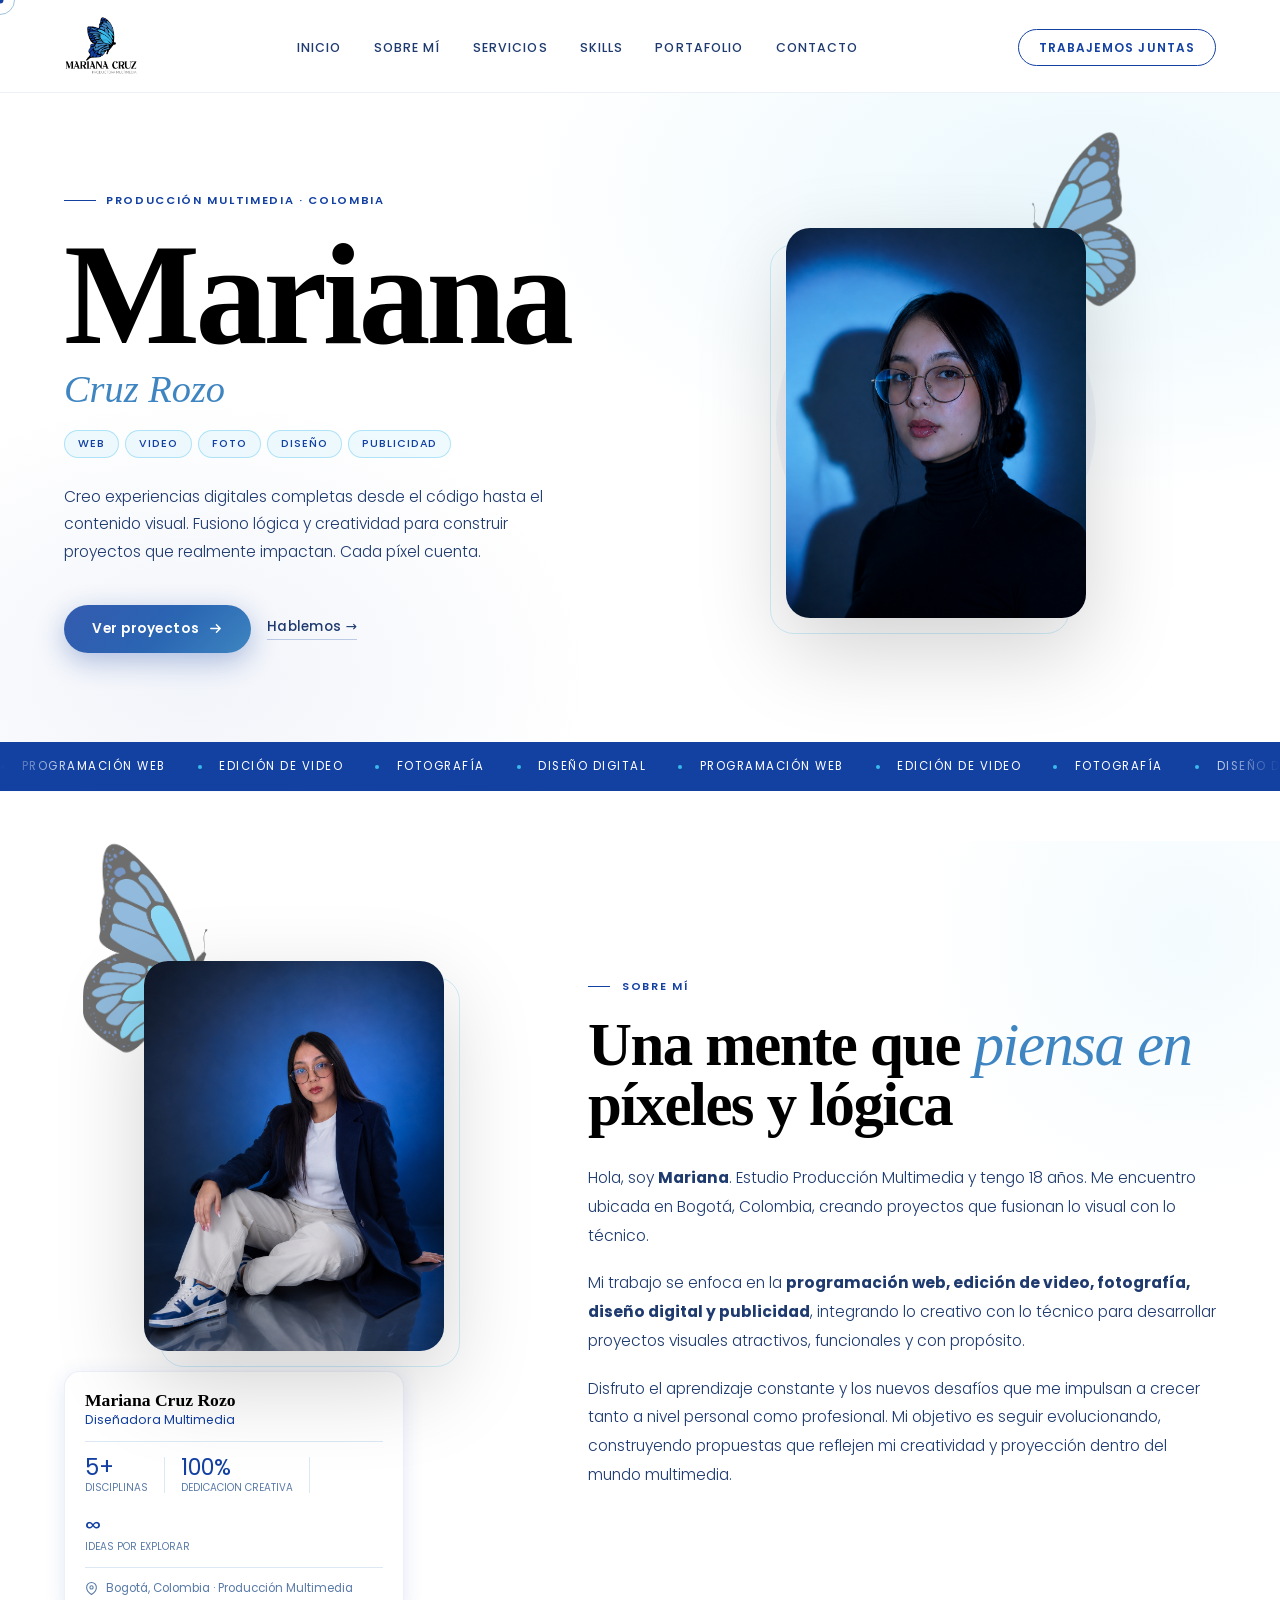
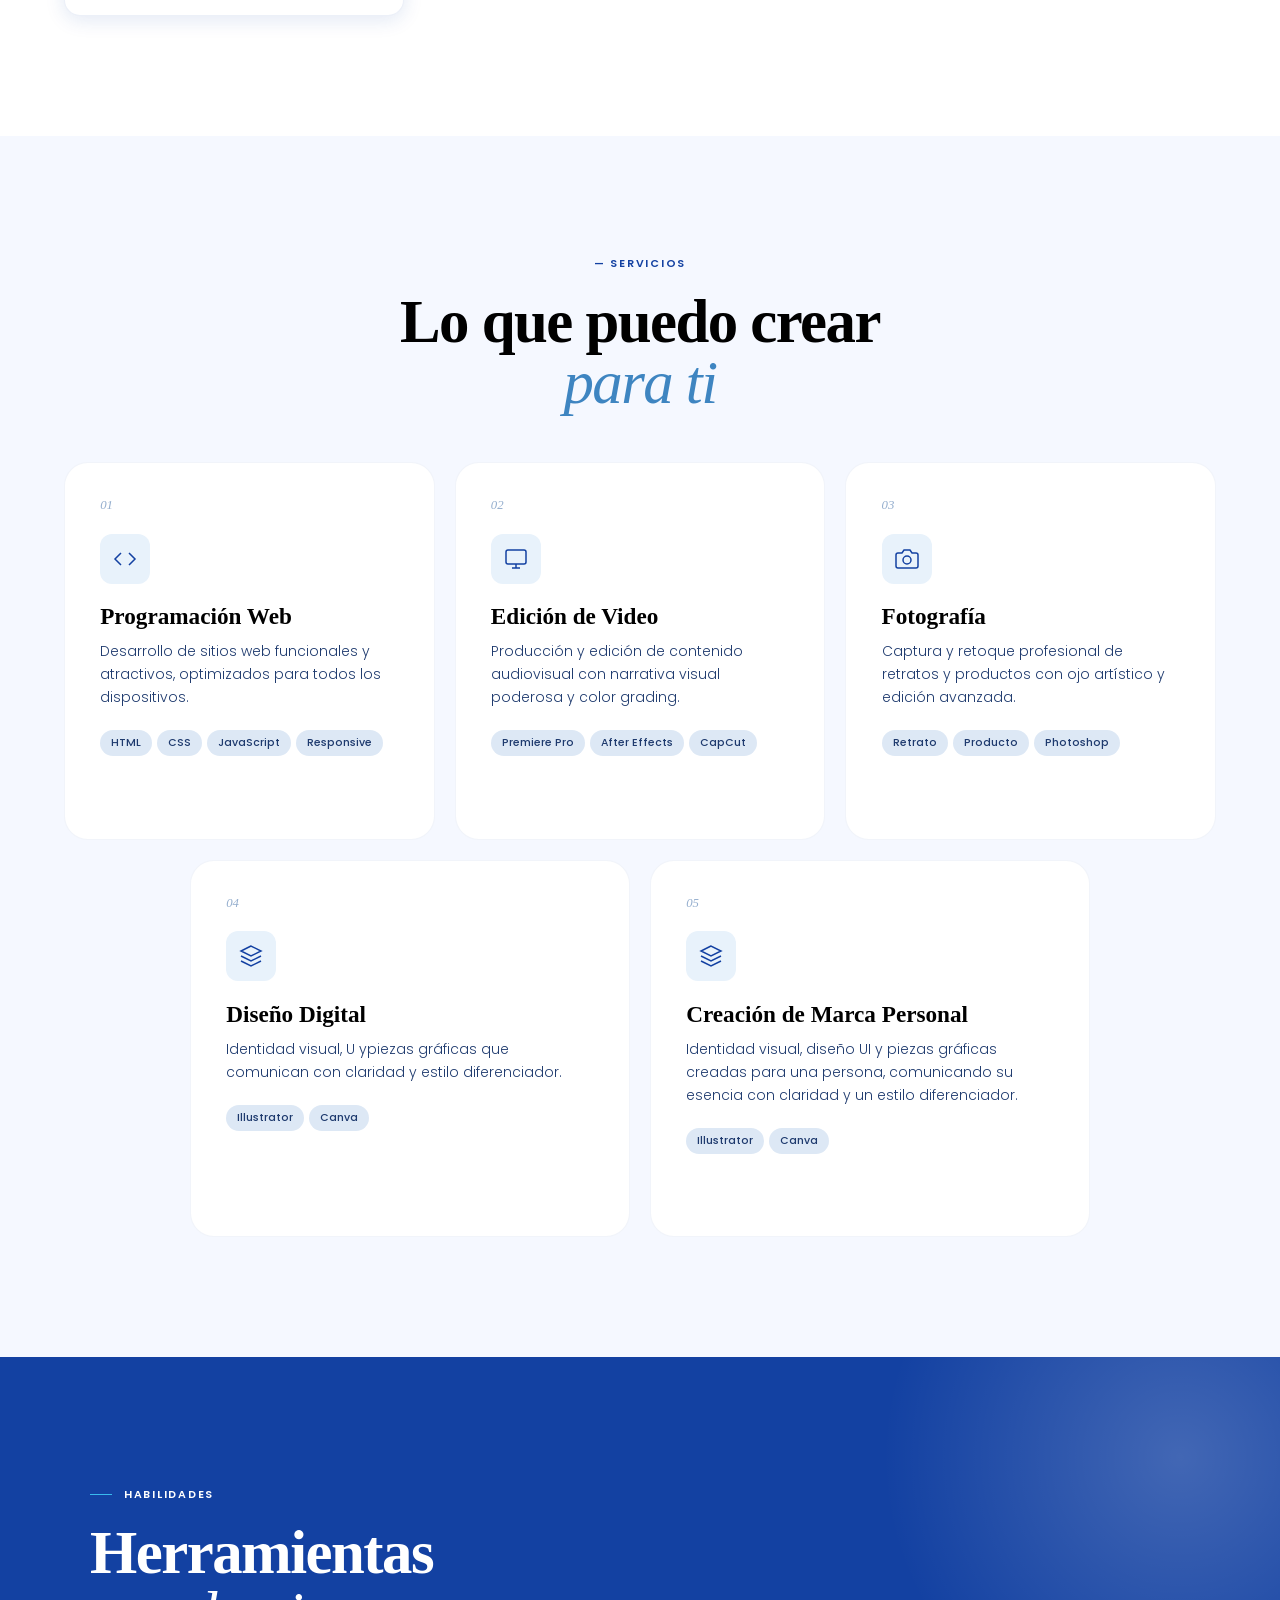
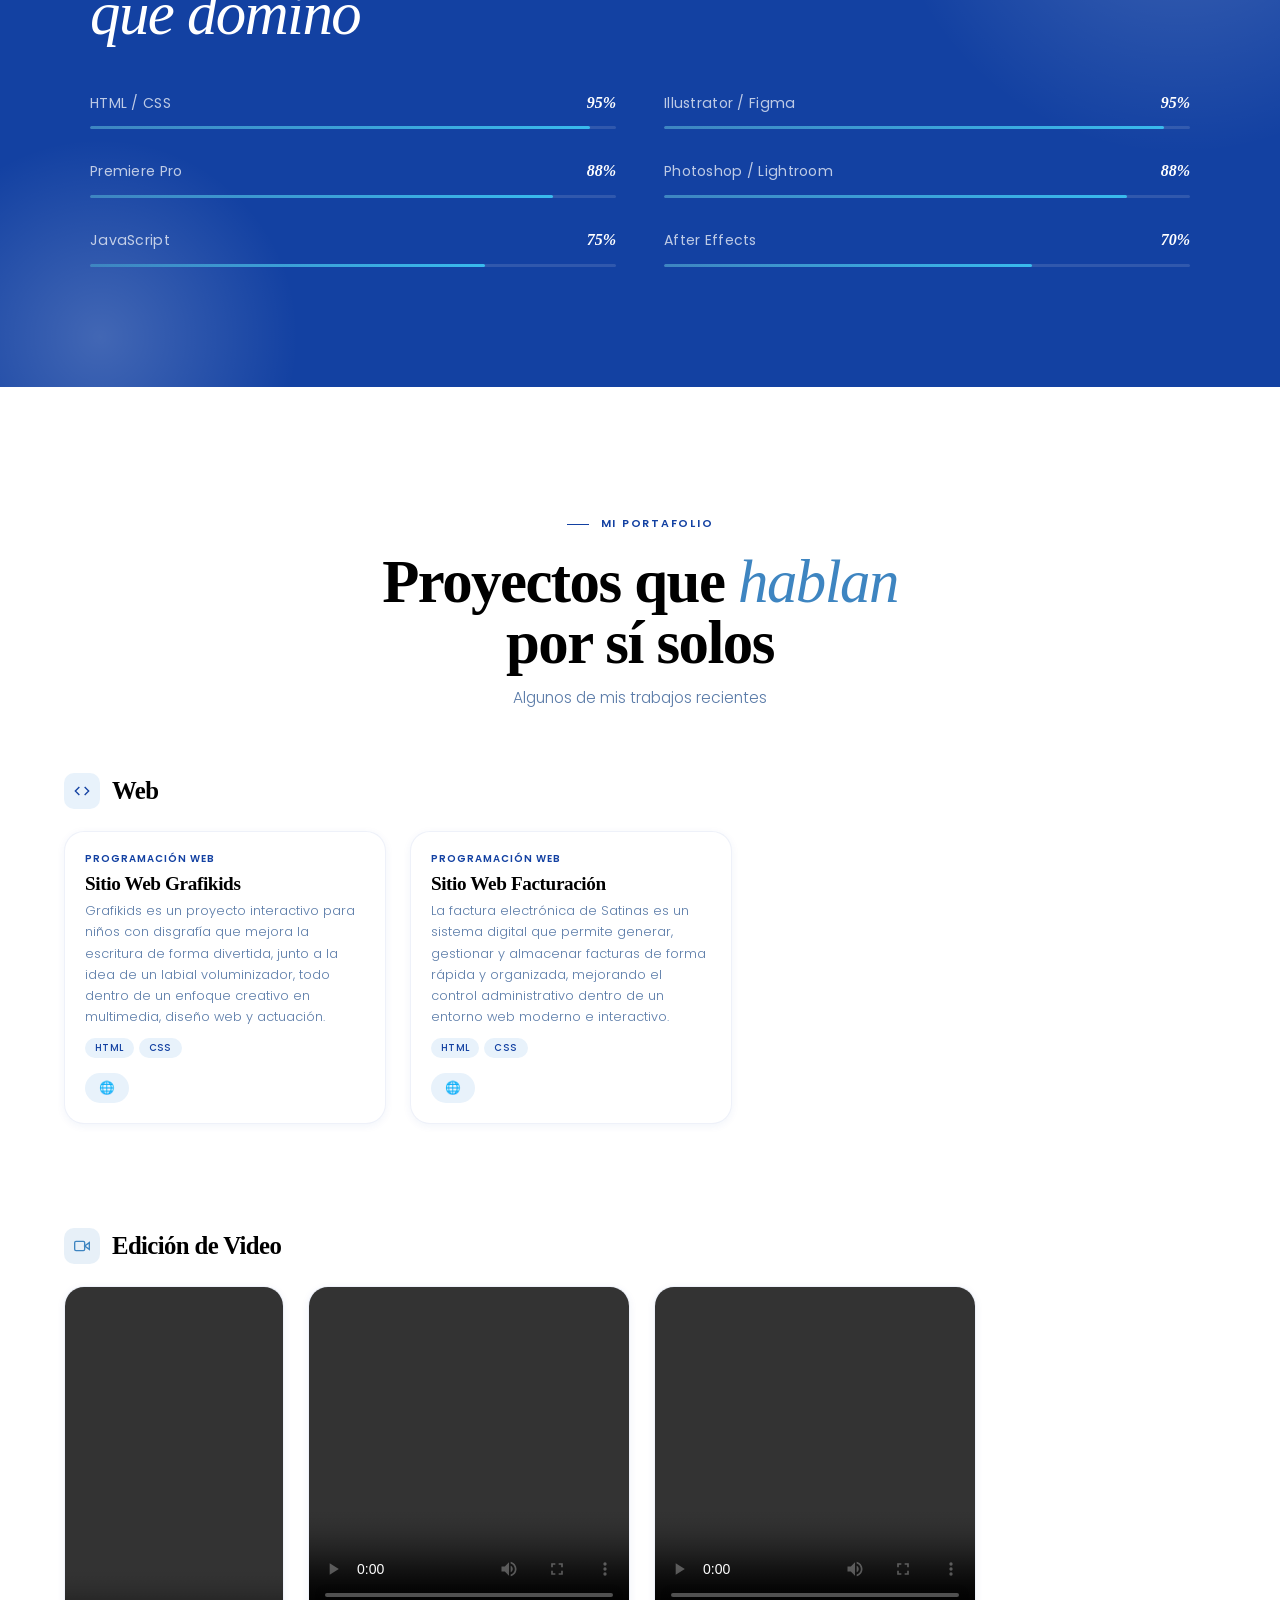
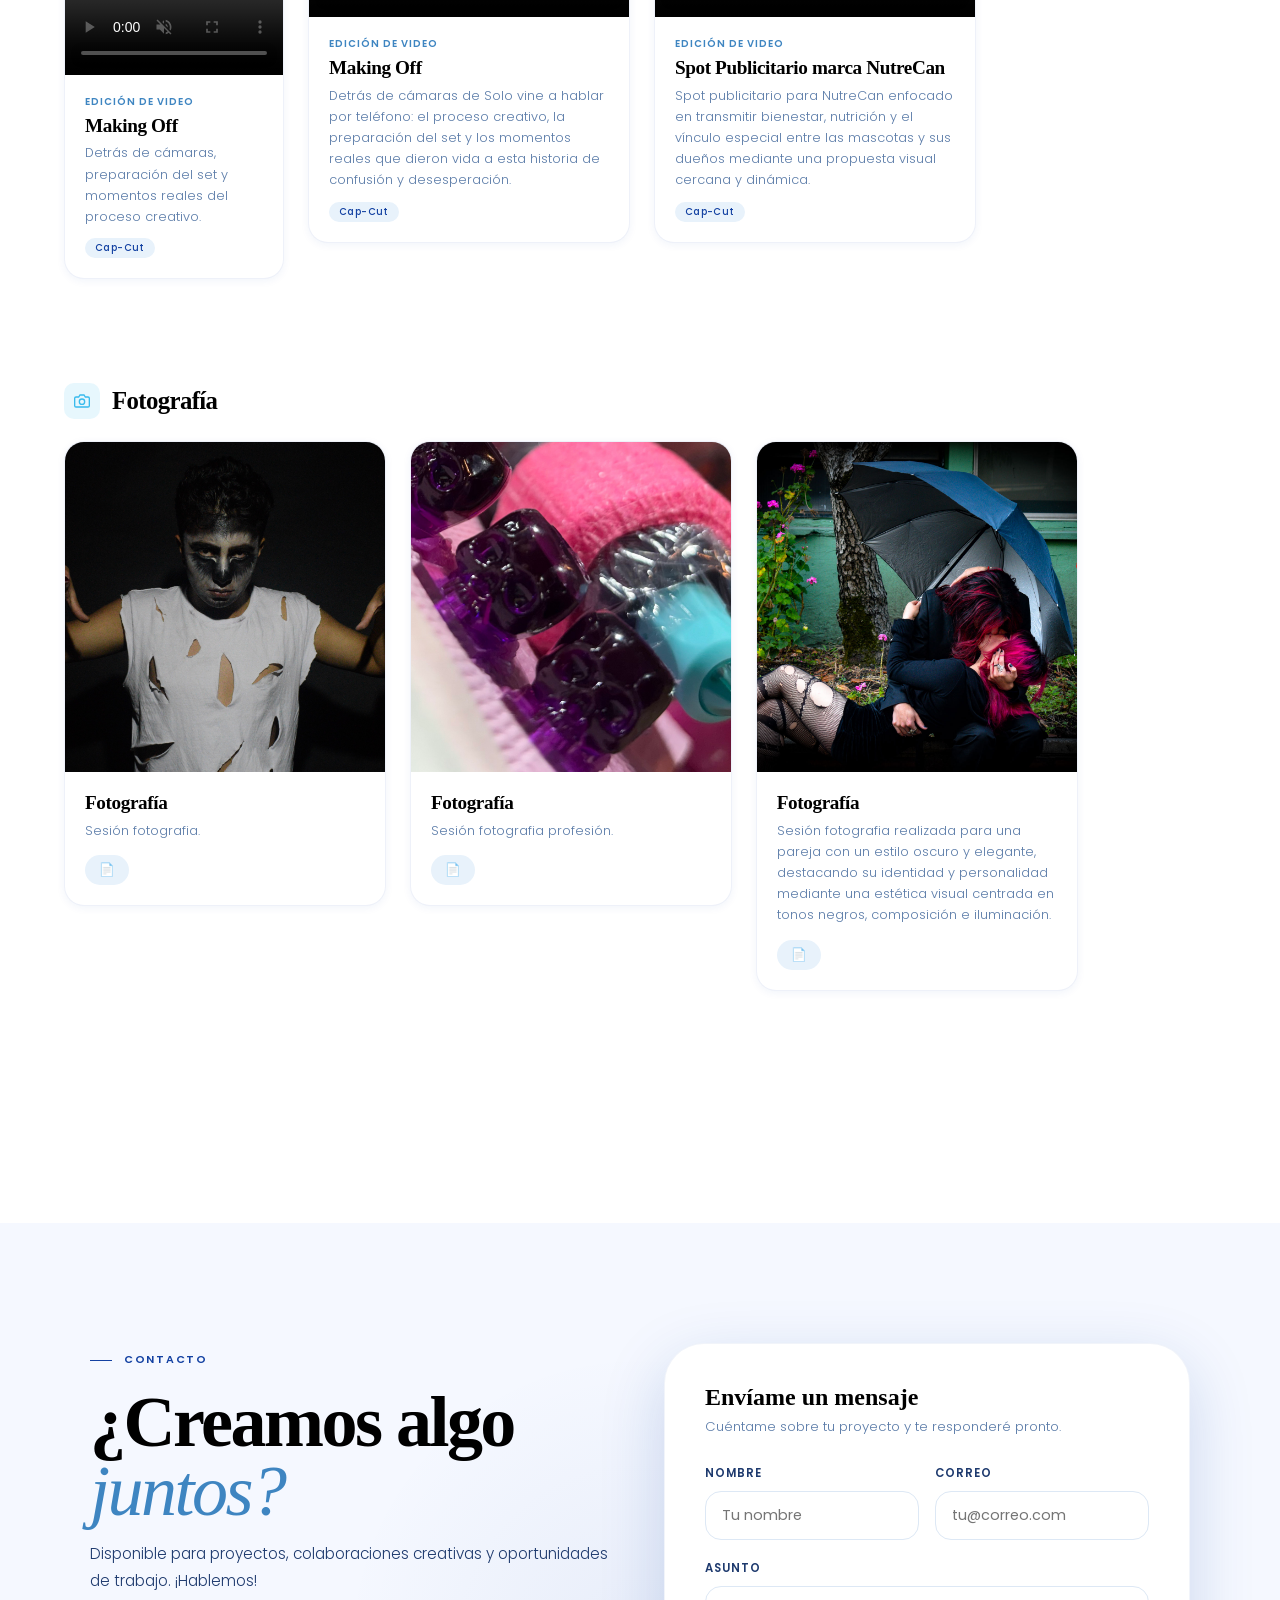
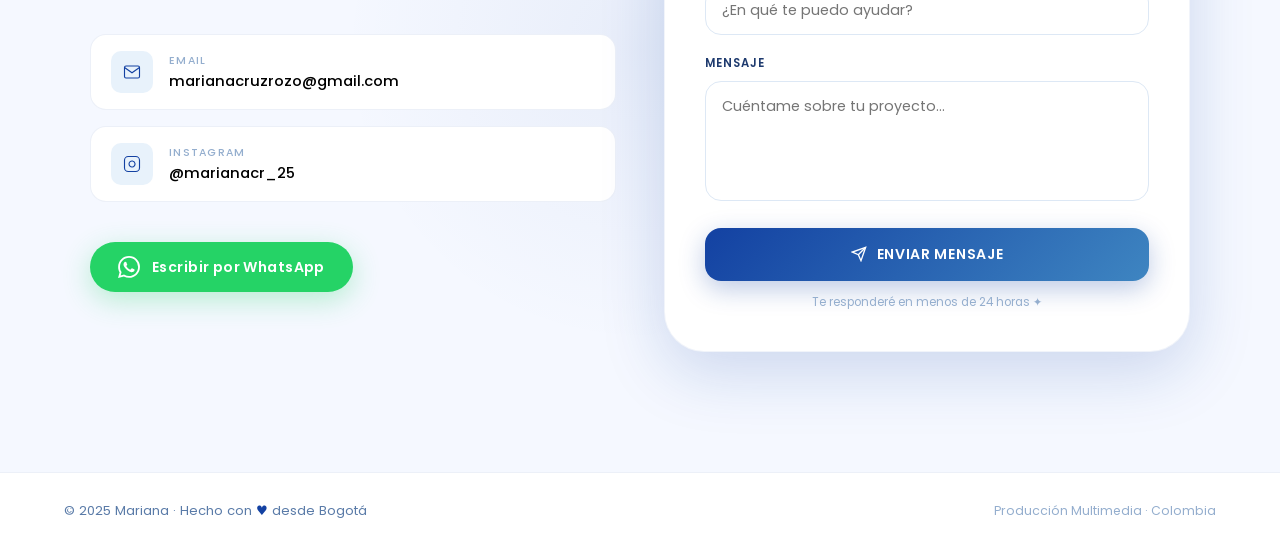
==== commit 2f8add3e: "subiendo proyecto" ====
--- a/index.html
+++ b/index.html
@@ -21,12 +21,8 @@
      NAVEGACIÓN
      ================================================================ -->
     <nav class="nav" id="mainNav">
-<<<<<<< HEAD
-        <img src="img/logo arriba.png" alt="Mariana Cruz" class="logo">
-=======
         <img src="img/logo arriba.png" alt="Mariana Cruz" class="logo"
             style=" animation: float 4s ease-in-out infinite;">
->>>>>>> d53e8d5e2369659d052c91af6af64fc44049f12a
         <ul class="nav-links">
             <li><a href="#inicio">Inicio</a></li>
             <li><a href="#sobre">Sobre mí</a></li>
@@ -56,11 +52,7 @@
      ================================================================ -->
     <section class="hero" id="inicio">
 
-<<<<<<< HEAD
         <div class="hero-content">
-=======
-        <div class="hero-content col-6">
->>>>>>> d53e8d5e2369659d052c91af6af64fc44049f12a
             <div class="eyebrow">
                 <span class="eyebrow-dash"></span>
                 <span class="eyebrow-text">Producción Multimedia · Colombia</span>
@@ -134,15 +126,9 @@
      SOBRE MÍ
      ================================================================ -->
     <section class="about" id="sobre">
-<<<<<<< HEAD
         <div class="about-grid">
             <!-- Izquierda: imagen + tarjeta info -->
             <div class="about-left reveal">
-=======
-        <div class="about-grid grid-container">
-            <!-- Izquierda: imagen + tarjeta info -->
-            <div class="about-left col-5 reveal">
->>>>>>> d53e8d5e2369659d052c91af6af64fc44049f12a
                 <div class="about-img-wrap">
                     <div class="about-img-box">
                         <img src="img/Foto perfil2.PNG" alt="Mariana Cruz">
@@ -196,11 +182,7 @@
             </div>
 
             <!-- Derecha: texto -->
-<<<<<<< HEAD
             <div class="about-right">
-=======
-            <div class="about-right col-7">
->>>>>>> d53e8d5e2369659d052c91af6af64fc44049f12a
                 <div class="sec-label reveal">Sobre mí</div>
 
                 <h2 class="sec-title reveal" style="margin-bottom:1.75rem">
@@ -226,11 +208,8 @@
                         construyendo propuestas que reflejen mi creatividad y proyección dentro del mundo multimedia.
                     </p>
                 </div>
-<<<<<<< HEAD
             </div><!-- /about-right -->
         </div><!-- /about-grid -->
-=======
->>>>>>> d53e8d5e2369659d052c91af6af64fc44049f12a
     </section>
     <!-- ================================================================
      SERVICIOS
@@ -531,11 +510,7 @@
                             <div class="pf-card-media">
 
                                 <div class="pf-media-video">
-<<<<<<< HEAD
-                                    <video controls>
-=======
                                     <video autoplay muted loop playsinline controls>
->>>>>>> d53e8d5e2369659d052c91af6af64fc44049f12a
                                         <source src="video/making_off.mov" type="video/mp4">
                                     </video>
                                 </div>
@@ -584,11 +559,7 @@
                         </div>
                     </div>
 
-<<<<<<< HEAD
-
-=======
-                
->>>>>>> d53e8d5e2369659d052c91af6af64fc44049f12a
+
 
                     <!-- VIDEO 3 HORIZONTAL -->
                     <div class="swiper-slide">
@@ -719,30 +690,10 @@
                 </div>
             </div>
 
-<<<<<<< HEAD
         </div><!-- /swiper-wrapper -->
         </div><!-- /swiper foto -->
         <div class="swiper-pagination port-pagination" id="foto-pagination"></div>
         </div><!-- /port-category foto -->
-=======
-        </div>
-        </div>
-        </div>
-        </div>
-        </div>
-        </div>
-
-        </div>
-        </div>
-        </div>
-        </div>
-        </div>
-        </div>
-        </div>
-        <div class="swiper-pagination port-pagination" id="foto-pagination"></div>
-        </div>
-        </div>
->>>>>>> d53e8d5e2369659d052c91af6af64fc44049f12a
     </section>
 
     <!-- Swiper JS -->
@@ -752,15 +703,9 @@
      CONTACTO
      ================================================================ -->
     <section class="contact" id="contacto">
-<<<<<<< HEAD
         <div class="contact-grid">
             <!-- Izquierda -->
             <div class="contact-left">
-=======
-        <div class="contact-grid grid-container">
-            <!-- Izquierda -->
-            <div class="contact-left col-6">
->>>>>>> d53e8d5e2369659d052c91af6af64fc44049f12a
                 <div class="sec-label reveal"> Contacto</div>
                 <h2 class="contact-title reveal">¿Creamos algo<br /><em>juntos?</em></h2>
                 <p class="contact-sub reveal">Disponible para proyectos, colaboraciones creativas y
@@ -808,11 +753,7 @@
             </div>
 
             <!-- Derecha: formulario -->
-<<<<<<< HEAD
             <div class="contact-form-wrap reveal reveal-d2">
-=======
-            <div class="contact-form-wrap col-6 reveal reveal-d2">
->>>>>>> d53e8d5e2369659d052c91af6af64fc44049f12a
                 <div class="form-title">Envíame un mensaje</div>
                 <div class="form-sub">Cuéntame sobre tu proyecto y te responderé pronto.</div>
                 <form id="contactForm" onsubmit="handleForm(event)">
--- a/style.css
+++ b/style.css
@@ -6,10 +6,6 @@
 }
 
 :root {
-<<<<<<< HEAD
-=======
-    /* ── Nueva paleta azul ── */
->>>>>>> d53e8d5e2369659d052c91af6af64fc44049f12a
     --wine: #1341A2;
     --wine-hover: #3E85C1;
     --wine-light: #3E85C1;
@@ -26,10 +22,6 @@
     --muted: #94AECE;
     --white: #FFFFFF;
 
-<<<<<<< HEAD
-=======
-    /* Alias semánticos azul */
->>>>>>> d53e8d5e2369659d052c91af6af64fc44049f12a
     --blue-dark: #1341A2;
     --blue-mid: #3E85C1;
     --blue-light: #39BBED;
@@ -54,13 +46,10 @@
 
     --ease: cubic-bezier(.25, .46, .45, .94);
     --spring: cubic-bezier(.34, 1.56, .64, 1);
-<<<<<<< HEAD
 
     /* Spacing scale */
     --section-pad-y: clamp(60px, 10vw, 120px);
     --section-pad-x: clamp(1rem, 5vw, 5vw);
-=======
->>>>>>> d53e8d5e2369659d052c91af6af64fc44049f12a
 }
 
 /* ── Reset ── */
@@ -69,21 +58,13 @@
 *::after {
     box-sizing: border-box;
     margin: 0;
-<<<<<<< HEAD
     padding: 0;
-=======
-    padding: 0
->>>>>>> d53e8d5e2369659d052c91af6af64fc44049f12a
 }
 
 html {
     scroll-behavior: smooth;
-<<<<<<< HEAD
     font-size: 16px;
     -webkit-text-size-adjust: 100%;
-=======
-    font-size: 16px
->>>>>>> d53e8d5e2369659d052c91af6af64fc44049f12a
 }
 
 body {
@@ -91,181 +72,35 @@
     background: #FFFFFF;
     color: var(--dark);
     overflow-x: hidden;
-<<<<<<< HEAD
     cursor: none;
     min-width: 320px;
-=======
-    cursor: none
->>>>>>> d53e8d5e2369659d052c91af6af64fc44049f12a
 }
 
 a {
     text-decoration: none;
-<<<<<<< HEAD
     color: inherit;
 }
 
 ul {
     list-style: none;
-=======
-    color: inherit
-}
-
-ul {
-    list-style: none
->>>>>>> d53e8d5e2369659d052c91af6af64fc44049f12a
 }
 
 img {
     max-width: 100%;
-<<<<<<< HEAD
     height: auto;
     display: block;
-=======
-    display: block
->>>>>>> d53e8d5e2369659d052c91af6af64fc44049f12a
 }
 
 button {
     font-family: var(--font-body);
     cursor: pointer;
     border: none;
-<<<<<<< HEAD
     background: none;
 }
 
 /* ================================================================
    CUSTOM CURSOR — hide on touch devices
    ================================================================ */
-=======
-    background: none
-}
-
-/* ================================================================
-   SISTEMA DE GRID DE 12 COLUMNAS
-   ================================================================ */
-
-/* Contenedor principal del grid */
-.grid-container {
-    display: grid;
-    grid-template-columns: repeat(12, 1fr);
-    gap: 1.5rem;
-    width: 100%;
-    max-width: 1200px;
-    margin: 0 auto;
-}
-
-/* Clases de columnas — Desktop (12 columnas) */
-.col-1 {
-    grid-column: span 1;
-}
-
-.col-2 {
-    grid-column: span 2;
-}
-
-.col-3 {
-    grid-column: span 3;
-}
-
-.col-4 {
-    grid-column: span 4;
-}
-
-.col-5 {
-    grid-column: span 5;
-}
-
-.col-6 {
-    grid-column: span 6;
-}
-
-.col-7 {
-    grid-column: span 7;
-}
-
-.col-8 {
-    grid-column: span 8;
-}
-
-.col-9 {
-    grid-column: span 9;
-}
-
-.col-10 {
-    grid-column: span 10;
-}
-
-.col-11 {
-    grid-column: span 11;
-}
-
-.col-12 {
-    grid-column: span 12;
-}
-
-/* Alineación dentro del grid */
-.col-center {
-    justify-self: center;
-}
-
-.col-end {
-    justify-self: end;
-}
-
-/* ── Tablet (max-width: 1024px) ── */
-@media (max-width: 1024px) {
-    .grid-container {
-        gap: 1.25rem;
-    }
-
-    /* En tablet, col-6 pasa a 12 para que el texto ocupe full width */
-    .col-6 {
-        grid-column: span 12;
-    }
-
-    .col-7 {
-        grid-column: span 12;
-    }
-
-    .col-8 {
-        grid-column: span 12;
-    }
-
-    /* Elementos secundarios pueden ser 6 en tablet */
-    .col-4 {
-        grid-column: span 6;
-    }
-
-    .col-3 {
-        grid-column: span 6;
-    }
-}
-
-/* ── Celular (max-width: 600px) ── */
-@media (max-width: 600px) {
-    .grid-container {
-        gap: 1rem;
-    }
-
-    /* En móvil todo ocupa 12 columnas */
-    .col-1,
-    .col-2,
-    .col-3,
-    .col-4,
-    .col-5,
-    .col-6,
-    .col-7,
-    .col-8,
-    .col-9,
-    .col-10,
-    .col-11 {
-        grid-column: span 12;
-    }
-}
-
-/* ── Custom cursor ── */
->>>>>>> d53e8d5e2369659d052c91af6af64fc44049f12a
 .cur-dot {
     width: 7px;
     height: 7px;
@@ -277,11 +112,7 @@
     pointer-events: none;
     z-index: 9999;
     transform: translate(-50%, -50%);
-<<<<<<< HEAD
     transition: left .06s linear, top .06s linear;
-=======
-    transition: left .06s linear, top .06s linear
->>>>>>> d53e8d5e2369659d052c91af6af64fc44049f12a
 }
 
 .cur-ring {
@@ -296,7 +127,6 @@
     z-index: 9998;
     transform: translate(-50%, -50%);
     transition: left .18s var(--ease), top .18s var(--ease), width .3s, height .3s, opacity .3s;
-<<<<<<< HEAD
     opacity: .5;
 }
 
@@ -439,37 +269,12 @@
 
     .col-12 {
         grid-column: span 12;
-=======
-    opacity: .5
-}
-
-@media(hover:none) {
-
-    .cur-dot,
-    .cur-ring {
-        display: none
-    }
-
-    body {
-        cursor: auto
->>>>>>> d53e8d5e2369659d052c91af6af64fc44049f12a
     }
 }
 
 /* ================================================================
    NAVEGACIÓN
    ================================================================ */
-<<<<<<< HEAD
-=======
-
-
-/* HOVER */
-.about-img-box:hover {
-    transform: translateY(-10px) scale(1.02);
-}
-
-
->>>>>>> d53e8d5e2369659d052c91af6af64fc44049f12a
 .nav {
     position: fixed;
     top: 0;
@@ -479,16 +284,11 @@
     display: flex;
     align-items: center;
     justify-content: space-between;
-<<<<<<< HEAD
     padding: 14px var(--section-pad-x);
-=======
-    padding: 20px 5vw;
->>>>>>> d53e8d5e2369659d052c91af6af64fc44049f12a
     background: rgba(255, 255, 255, .95);
     backdrop-filter: blur(24px);
     -webkit-backdrop-filter: blur(24px);
     border-bottom: 1px solid rgba(19, 65, 162, .08);
-<<<<<<< HEAD
     transition: padding .3s var(--ease);
 }
 
@@ -499,9 +299,10 @@
 }
 
 .nav img.logo {
-    height: 100px;
+    height: clamp(40px, 6vw, 60px);
     width: auto;
     object-fit: contain;
+    animation: float 4s ease-in-out infinite;
     flex-shrink: 0;
 }
 
@@ -512,34 +313,6 @@
 
 .nav-cta {
     display: none;
-=======
-    transition: padding .3s var(--ease)
-}
-
-.nav.scrolled {
-    padding: 13px 5vw;
-    box-shadow: var(--sh-xs)
-}
-
-.nav-logo {
-    font-family: var(--font-display);
-    font-size: 1.9rem;
-    font-weight: 700;
-    letter-spacing: -.02em;
-    color: var(--wine);
-    line-height: 1
-}
-
-.nav-logo span {
-    font-weight: 300;
-    font-style: italic;
-    opacity: .75
-}
-
-.nav-links {
-    display: flex;
-    gap: 2.5rem
->>>>>>> d53e8d5e2369659d052c91af6af64fc44049f12a
 }
 
 .nav-links a {
@@ -549,12 +322,8 @@
     text-transform: uppercase;
     color: var(--mid);
     position: relative;
-<<<<<<< HEAD
     transition: color .3s;
     white-space: nowrap;
-=======
-    transition: color .3s
->>>>>>> d53e8d5e2369659d052c91af6af64fc44049f12a
 }
 
 .nav-links a::after {
@@ -567,7 +336,6 @@
     background: var(--wine);
     transform: scaleX(0);
     transform-origin: left;
-<<<<<<< HEAD
     transition: transform .3s var(--ease);
 }
 
@@ -577,17 +345,6 @@
 
 .nav-links a:hover::after {
     transform: scaleX(1);
-=======
-    transition: transform .3s var(--ease)
-}
-
-.nav-links a:hover {
-    color: var(--wine)
-}
-
-.nav-links a:hover::after {
-    transform: scaleX(1)
->>>>>>> d53e8d5e2369659d052c91af6af64fc44049f12a
 }
 
 .btn-nav {
@@ -597,22 +354,15 @@
     text-transform: uppercase;
     color: var(--wine);
     border: 1.5px solid var(--wine);
-<<<<<<< HEAD
     padding: 9px 20px;
     border-radius: var(--r-full);
     white-space: nowrap;
     transition: background .3s, color .3s, transform .2s var(--spring);
-=======
-    padding: 10px 24px;
-    border-radius: var(--r-full);
-    transition: background .3s, color .3s, transform .2s var(--spring)
->>>>>>> d53e8d5e2369659d052c91af6af64fc44049f12a
 }
 
 .btn-nav:hover {
     background: var(--wine);
     color: white;
-<<<<<<< HEAD
     transform: translateY(-2px);
 }
 
@@ -625,17 +375,6 @@
     padding: 8px;
     margin: -8px;
     flex-shrink: 0;
-=======
-    transform: translateY(-2px)
-}
-
-.nav-hamburger {
-    display: none;
-    flex-direction: column;
-    gap: 5px;
-    cursor: pointer;
-    padding: 4px
->>>>>>> d53e8d5e2369659d052c91af6af64fc44049f12a
 }
 
 .nav-hamburger span {
@@ -643,7 +382,6 @@
     width: 24px;
     height: 1.5px;
     background: var(--wine);
-<<<<<<< HEAD
     transition: .3s;
 }
 
@@ -676,45 +414,11 @@
     transform: translateY(-10px);
     opacity: 0;
     transition: transform .3s var(--ease), opacity .3s;
-=======
-    transition: .3s
-}
-
-.nav-hamburger.open span:nth-child(1) {
-    transform: rotate(45deg) translate(4.5px, 4.5px)
-}
-
-.nav-hamburger.open span:nth-child(2) {
-    opacity: 0
-}
-
-.nav-hamburger.open span:nth-child(3) {
-    transform: rotate(-45deg) translate(4.5px, -4.5px)
-}
-
-.nav-mobile {
-    display: none;
-    position: fixed;
-    top: 70px;
-    left: 0;
-    right: 0;
-    background: rgba(250, 248, 245, .97);
-    backdrop-filter: blur(24px);
-    z-index: 190;
-    padding: 20px 5vw 28px;
-    flex-direction: column;
-    gap: 1.5rem;
-    border-bottom: 1px solid rgba(19, 65, 162, .1);
-    transform: translateY(-20px);
-    opacity: 0;
-    transition: transform .3s var(--ease), opacity .3s
->>>>>>> d53e8d5e2369659d052c91af6af64fc44049f12a
 }
 
 .nav-mobile.open {
     display: flex;
     transform: translateY(0);
-<<<<<<< HEAD
     opacity: 1;
 }
 
@@ -908,43 +612,12 @@
 
 .reveal-d4 {
     transition-delay: .4s;
-=======
-    opacity: 1
-}
-
-.nav-mobile a {
-    font-size: 1.1rem;
-    font-weight: 500;
-    color: var(--mid);
-    letter-spacing: .04em;
-    padding: .5rem 0;
-    border-bottom: 1px solid var(--sand)
-}
-
-.nav-mobile a:last-child {
-    border-bottom: none
-}
-
-.nav img {
-    height: 100px;
-    /* ajusta este valor */
-    width: 100;
-    /* mantiene proporción */
-    object-fit: contain;
-
-}
-
-.logo {
-    height: 60px;
-    width: auto;
->>>>>>> d53e8d5e2369659d052c91af6af64fc44049f12a
 }
 
 /* ================================================================
    HERO
    ================================================================ */
 .hero {
-<<<<<<< HEAD
     min-height: 100svh;
     display: grid;
     grid-template-columns: 1fr;
@@ -953,103 +626,12 @@
     padding: clamp(90px, 14vw, 130px) var(--section-pad-x) clamp(3rem, 6vw, 5rem);
     position: relative;
     overflow: hidden;
-=======
-    min-height: 85vh;
-
-    /* IMAGEN BORDE + GRADIENTE */
-
-    display: grid;
-    grid-template-columns: repeat(12, 1fr);
-    align-items: center;
-    gap: 1.5rem;
-    padding: 130px 5vw 80px;
-    position: relative;
-    overflow: hidden;
-
-}
-
-/* Contenido hero: 6 columnas izquierda */
-.hero-content {
-    grid-column: span 6;
-    z-index: 1;
-}
-
-/* Imagen hero: 6 columnas derecha */
-.hero .about-left {
-    grid-column: span 6;
-    z-index: 1;
-}
-
-
-
-/* MARIPOSA */
-.hero .about-img-wrap {
-    position: relative;
-    z-index: 1;
-    overflow: visible;
-
-}
-
-/* IMAGEN PRINCIPAL */
-.hero .about-img-wrap img {
-    position: relative;
-    z-index: 2;
-
-}
-
-/* MARIPOSA */
-.hero .about-img-wrap::before {
-    content: '';
-    position: absolute;
-    width: 300px;
-    height: 300px;
-    background: url("img/mariposa_foto.png") no-repeat center/contain;
-    top: -180px;
-    right: -200px;
-    z-index: -1;
-    animation: float 4s ease-in-out infinite;
-}
-
-/* ANIMACIÓN (por si no la tienes) */
-@keyframes float {
-    0% {
-        transform: translateY(0px);
-    }
-
-    50% {
-        transform: translateY(-10px);
-    }
-
-    100% {
-        transform: translateY(0px);
-    }
-}
-
-
-.hero::after {
-    content: "";
-    position: absolute;
-    bottom: -120px;
-    /* más grande para que conecte */
-    right: -60px;
-
-    width: 320px;
-    height: 320px;
-
-    background: url("borde_abajo.png") no-repeat;
-    background-size: contain;
-
-    pointer-events: none;
-    z-index: 0;
-    opacity: 0.9;
->>>>>>> d53e8d5e2369659d052c91af6af64fc44049f12a
 }
 
 .hero::before {
     content: '';
     position: absolute;
     inset: 0;
-<<<<<<< HEAD
     background:
         radial-gradient(ellipse 65% 55% at 85% 25%, rgba(57, 187, 237, .10) 0%, transparent 70%),
         radial-gradient(ellipse 45% 50% at 15% 85%, rgba(19, 65, 162, .06) 0%, transparent 70%);
@@ -1068,10 +650,6 @@
     pointer-events: none;
     z-index: 0;
     opacity: 0.9;
-=======
-    background: radial-gradient(ellipse 65% 55% at 85% 25%, rgba(57, 187, 237, .10) 0%, transparent 70%), radial-gradient(ellipse 45% 50% at 15% 85%, rgba(19, 65, 162, .06) 0%, transparent 70%);
-    pointer-events: none
->>>>>>> d53e8d5e2369659d052c91af6af64fc44049f12a
 }
 
 .hero-line {
@@ -1081,7 +659,6 @@
     right: 32%;
     width: 1px;
     background: linear-gradient(to bottom, transparent, rgba(57, 187, 237, .18), transparent);
-<<<<<<< HEAD
     pointer-events: none;
     display: none;
 }
@@ -1099,331 +676,14 @@
     z-index: 1;
     display: flex;
     justify-content: center;
-=======
-    pointer-events: none
-}
-
-/* LINEAS */
-.hero .about-img-wrap::before {
-    content: '';
-    position: absolute;
-    width: 300px;
-    height: 300px;
-    background: url("img/mariposa_foto.png") no-repeat center/contain;
-    top: -180px;
-    right: -200px;
-    z-index: -1;
-    animation: float 4s ease-in-out infinite;
-}
-
-/* Eyebrow */
-.eyebrow {
-    display: flex;
-    align-items: center;
-    gap: 10px;
-    margin-bottom: 1.4rem;
-    animation: slideUp .7s .1s var(--ease) both
-}
-
-.eyebrow-dash {
-    width: 32px;
-    height: 1px;
-    background: var(--wine)
-}
-
-.eyebrow-text {
-    font-size: .7rem;
-    font-weight: 600;
-    letter-spacing: .15em;
-    text-transform: uppercase;
-    color: var(--wine)
-}
-
-/* Nombre */
-.hero-name {
-    font-family: var(--font-display);
-    font-size: clamp(4.5rem, 9.5vw, 9rem);
-    font-weight: 700;
-    line-height: .88;
-    letter-spacing: -.03em;
-    color: #000000;
-    margin-bottom: .5rem;
-    animation: slideUp .8s .15s var(--ease) both
-}
-
-.hero-name-sub {
-    font-family: var(--font-display);
-    font-size: clamp(1.4rem, 2.8vw, 2.4rem);
-    font-weight: 300;
-    font-style: italic;
-    color: var(--blue-mid);
-    display: block;
-    margin-bottom: 1.2rem;
-    animation: slideUp .8s .22s var(--ease) both
-}
-
-/* Tags */
-.hero-tags {
-    display: flex;
-    flex-wrap: wrap;
-    gap: 6px;
-    margin-bottom: 1.6rem;
-    animation: slideUp .8s .28s var(--ease) both
-}
-
-.hero-tag {
-    font-size: .68rem;
-    font-weight: 500;
-    letter-spacing: .09em;
-    text-transform: uppercase;
-    color: var(--blue-dark);
-    border: 1px solid rgba(57, 187, 237, .35);
-    padding: 5px 13px;
-    border-radius: var(--r-full);
-    background: rgba(57, 187, 237, .08);
-    backdrop-filter: blur(6px);
-    transition: background .3s, color .3s, border-color .3s
-}
-
-.hero-tag:hover {
-    background: var(--wine-pale);
-    color: var(--wine);
-    border-color: var(--blue-mid)
-}
-
-/* Tagline */
-.hero-tagline {
-    font-family: var(--font-display);
-    font-size: clamp(1.4rem, 2.4vw, 2rem);
-    font-weight: 400;
-    line-height: 1.3;
-    color: var(--slate);
-    margin-bottom: .9rem;
-    animation: slideUp .8s .35s var(--ease) both
-}
-
-.hero-tagline em {
-    font-style: italic;
-    color: var(--blue-mid)
-}
-
-.hero-sub {
-    font-size: .97rem;
-    color: var(--mid);
-    line-height: 1.75;
-    margin-bottom: 2.5rem;
-    max-width: 430px;
-    font-weight: 300;
-    animation: slideUp .8s .42s var(--ease) both
-}
-
-/* Botones */
-.hero-actions {
-    display: flex;
-    align-items: center;
-    gap: 1.4rem;
-    animation: slideUp .8s .5s var(--ease) both
-}
-
-.btn-primary {
-    display: inline-flex;
-    align-items: center;
-    gap: 9px;
-    background: var(--grad-wine);
-    color: white;
-    font-weight: 600;
-    font-size: .85rem;
-    padding: 15px 32px;
-    border-radius: var(--r-full);
-    letter-spacing: .04em;
-    box-shadow: 0 8px 28px rgba(19, 65, 162, .32);
-    transition: transform .3s var(--spring), box-shadow .3s;
-    position: relative;
-    overflow: hidden
-}
-
-.btn-primary::before {
-    content: '';
-    position: absolute;
-    inset: 0;
-    background: linear-gradient(135deg, rgba(255, 255, 255, .14) 0%, transparent 55%);
-    pointer-events: none
-}
-
-.btn-primary:hover {
-    transform: translateY(-3px);
-    box-shadow: 0 14px 38px rgba(19, 65, 162, .42)
-}
-
-.btn-ghost {
-    font-size: .85rem;
-    font-weight: 500;
-    color: var(--mid);
-    border-bottom: 1px solid rgba(19, 65, 162, .25);
-    padding-bottom: 2px;
-    letter-spacing: .02em;
-    transition: color .3s, border-color .3s
-}
-
-.btn-ghost:hover {
-    color: var(--wine);
-    border-color: var(--wine)
-}
-
-/* Visual card */
-
-
-
-.hero-visual:hover .hero-frame-bg {
-    transform: translate(5px, 5px)
-}
-
-
-
-.hero-card:hover {
-    transform: translateY(-8px) rotate(-1.5deg);
-    box-shadow: 0 48px 110px rgba(19, 65, 162, .28)
-}
-
-
-
-
-.hero-card-photo img {
-    width: 100%;
-    height: 100%;
-    object-fit: cover;
-    transition: transform .7s var(--ease)
-}
-
-.hero-card:hover .hero-card-photo img {
-    transform: scale(1.06)
-}
-
-.hero-card-photo-ph {
-    width: 100%;
-    height: 100%;
-    display: flex;
-    flex-direction: column;
-    align-items: center;
-    justify-content: center;
-    gap: .75rem;
-    opacity: .3
-}
-
-.hero-card-photo-ph svg {
-    width: 40px;
-    height: 40px
-}
-
-.hero-card-photo-ph span {
-    font-size: .7rem;
-    letter-spacing: .1em;
-    text-transform: uppercase;
-    color: var(--mid)
-}
-
-.avail-badge {
-    position: absolute;
-    top: -14px;
-    right: -18px;
-    background: white;
-    border-radius: 12px;
-    padding: 8px 13px;
-    box-shadow: 0 8px 24px rgba(19, 65, 162, .16);
-    border: 1px solid rgba(19, 65, 162, .08);
-    z-index: 5;
-    animation: floatY 3.5s ease-in-out infinite
-}
-
-.avail-in {
-    display: flex;
-    align-items: center;
-    gap: 7px;
-    font-size: .7rem;
-    font-weight: 600;
-    color: var(--wine);
-    letter-spacing: .06em;
-    text-transform: uppercase
-}
-
-.avail-dot {
-    width: 7px;
-    height: 7px;
-    background: #4CAF50;
-    border-radius: 50%;
-    animation: pulseDot 2s ease-in-out infinite
-}
-
-@keyframes floatY {
-
-    0%,
-    100% {
-        transform: translateY(0) rotate(2deg)
-    }
-
-    50% {
-        transform: translateY(-7px) rotate(2deg)
-    }
-}
-
-@keyframes pulseDot {
-
-    0%,
-    100% {
-        opacity: 1;
-        transform: scale(1)
-    }
-
-    50% {
-        opacity: .5;
-        transform: scale(.7)
-    }
-}
-
-@keyframes slideUp {
-    from {
-        opacity: 0;
-        transform: translateY(28px)
-    }
-
-    to {
-        opacity: 1;
-        transform: translateY(0)
-    }
-}
-
-@keyframes fadeIn {
-    from {
-        opacity: 0
-    }
-
-    to {
-        opacity: 1
-    }
-}
-
-/* ── Hero image decorative elements ── */
-/* hero-content position in grid handled by col-6 class */
-.hero-content {
-    min-width: 0;
-    /* prevent overflow in grid */
-}
-
-.hero .about-left {
->>>>>>> d53e8d5e2369659d052c91af6af64fc44049f12a
     position: relative;
 }
 
 .hero .about-left::before {
     content: '';
     position: absolute;
-<<<<<<< HEAD
     width: min(320px, 80vw);
     height: min(320px, 80vw);
-=======
-    width: 320px;
-    height: 320px;
->>>>>>> d53e8d5e2369659d052c91af6af64fc44049f12a
     border-radius: 50%;
     background: radial-gradient(circle, rgba(57, 187, 237, .13) 0%, rgba(19, 65, 162, .06) 60%, transparent 100%);
     top: 50%;
@@ -1436,7 +696,6 @@
 .hero .about-img-wrap {
     position: relative;
     z-index: 1;
-<<<<<<< HEAD
     overflow: visible;
 }
 
@@ -1452,11 +711,6 @@
     animation: float 4s ease-in-out infinite;
 }
 
-=======
-}
-
-/* ── Blue accent tag on hero image ── */
->>>>>>> d53e8d5e2369659d052c91af6af64fc44049f12a
 .hero .about-img-wrap::after {
     position: absolute;
     bottom: -12px;
@@ -1473,7 +727,6 @@
     box-shadow: 0 6px 20px rgba(19, 65, 162, .12);
     z-index: 2;
     animation: floatY 3.5s ease-in-out infinite;
-<<<<<<< HEAD
 }
 
 /* Eyebrow */
@@ -1654,29 +907,16 @@
         margin-left: auto;
         margin-right: auto;
     }
-=======
-
->>>>>>> d53e8d5e2369659d052c91af6af64fc44049f12a
 }
 
 /* ================================================================
    MARQUEE
    ================================================================ */
 .mq {
-<<<<<<< HEAD
     background: #1341A2;
     padding: 1rem 0;
     position: relative;
     overflow: hidden;
-=======
-    background: linear-gradient(135deg, #1341A2, #1341A2);
-    /* 👈 usa los dos colores */
-    padding: 1rem 0;
-    position: relative;
-    overflow: hidden;
-    /* importante */
-
->>>>>>> d53e8d5e2369659d052c91af6af64fc44049f12a
     transform: translateY(-50px);
 }
 
@@ -1686,44 +926,26 @@
     position: absolute;
     top: 0;
     bottom: 0;
-<<<<<<< HEAD
     width: 80px;
     pointer-events: none;
     z-index: 1;
 }
 
-=======
-    width: 100px;
-    pointer-events: none;
-}
-
-/* IZQUIERDA */
->>>>>>> d53e8d5e2369659d052c91af6af64fc44049f12a
 .mq::before {
     left: 0;
     background: linear-gradient(to right, #1341A2, transparent);
 }
 
-<<<<<<< HEAD
 .mq::after {
     right: 0;
     background: linear-gradient(to left, #1341A2, transparent);
-=======
-/* DERECHA */
-.mq::after {
-    right: 0;
->>>>>>> d53e8d5e2369659d052c91af6af64fc44049f12a
 }
 
 .mq-track {
     display: flex;
     gap: 2rem;
     animation: mq 22s linear infinite;
-<<<<<<< HEAD
     white-space: nowrap;
-=======
-    white-space: nowrap
->>>>>>> d53e8d5e2369659d052c91af6af64fc44049f12a
 }
 
 .mq-item {
@@ -1735,11 +957,7 @@
     font-weight: 400;
     letter-spacing: .13em;
     text-transform: uppercase;
-<<<<<<< HEAD
     color: #fff;
-=======
-    color: rgb(255, 255, 255)
->>>>>>> d53e8d5e2369659d052c91af6af64fc44049f12a
 }
 
 .mq-dot {
@@ -1747,124 +965,16 @@
     height: 4px;
     border-radius: 50%;
     background: var(--blue-light);
-<<<<<<< HEAD
     flex-shrink: 0;
-=======
-    flex-shrink: 0
-}
-
-@keyframes mq {
-    from {
-        transform: translateX(0)
-    }
-
-    to {
-        transform: translateX(-50%)
-    }
-}
-
-/* ================================================================
-   SECCIONES COMUNES
-   ================================================================ */
-
-.section {
-
-    position: relative;
-    z-index: 1;
-}
-
-.sec-label {
-    display: inline-flex;
-    align-items: center;
-    gap: .75rem;
-    font-size: .68rem;
-    font-weight: 600;
-    letter-spacing: .16em;
-    text-transform: uppercase;
-    color: var(--wine);
-    margin-bottom: 1.25rem
-}
-
-.sec-label::before {
-    content: '';
-    display: inline-block;
-    width: 22px;
-    height: 1px;
-    background: var(--wine)
-}
-
-.sec-title {
-    font-family: var(--font-display);
-    font-size: clamp(2.2rem, 4.5vw, 3.8rem);
-    font-weight: 700;
-    line-height: 1.0;
-    color: var(--dark);
-    letter-spacing: -.025em
-}
-
-.sec-title em {
-    color: var(--blue-mid);
-    font-style: italic;
-    font-weight: 300
-}
-
-.reveal {
-    opacity: 0;
-    transform: translateY(32px);
-    transition: opacity .7s var(--ease), transform .7s var(--ease)
-}
-
-.reveal.visible {
-    opacity: 1;
-    transform: translateY(0)
-}
-
-.reveal-d1 {
-    transition-delay: .1s
-}
-
-.reveal-d2 {
-    transition-delay: .2s
-}
-
-.reveal-d3 {
-    transition-delay: .3s
-}
-
-.reveal-d4 {
-    transition-delay: .4s
->>>>>>> d53e8d5e2369659d052c91af6af64fc44049f12a
 }
 
 /* ================================================================
    SOBRE MÍ
    ================================================================ */
-<<<<<<< HEAD
 .about {
     padding: var(--section-pad-y) var(--section-pad-x);
     position: relative;
     overflow: hidden;
-=======
-
-.about {
-    padding: 120px 5vw;
-    min-height: auto;
-    position: relative;
-
-}
-
-.about::after {
-
-    content: "";
-    position: absolute;
-    bottom: 0;
-    left: 0;
-    width: 700px;
-    /* controlas tamaño real */
-    height: 500px;
-
-
->>>>>>> d53e8d5e2369659d052c91af6af64fc44049f12a
 }
 
 .about::before {
@@ -1872,13 +982,8 @@
     position: absolute;
     top: -180px;
     right: -180px;
-<<<<<<< HEAD
     width: min(550px, 90vw);
     height: min(550px, 90vw);
-=======
-    width: 550px;
-    height: 550px;
->>>>>>> d53e8d5e2369659d052c91af6af64fc44049f12a
     border-radius: 50%;
     background: radial-gradient(circle, rgba(57, 187, 237, .06) 0%, transparent 70%);
     pointer-events: none;
@@ -1886,37 +991,17 @@
 
 .about-grid {
     display: grid;
-<<<<<<< HEAD
     grid-template-columns: 1fr;
     gap: 2rem;
-=======
-    grid-template-columns: repeat(12, 1fr);
-    gap: 1.5rem;
->>>>>>> d53e8d5e2369659d052c91af6af64fc44049f12a
     align-items: start;
     max-width: 1200px;
     margin: 0 auto;
 }
 
-<<<<<<< HEAD
-=======
-/* Imagen ocupa 5 columnas, texto 7 columnas */
-.about-grid .about-left {
-    grid-column: span 5;
-}
-
-.about-grid .about-right {
-    grid-column: span 7;
-    padding-left: 2rem;
-}
-
-/* 🔥 FIX AQUÍ */
->>>>>>> d53e8d5e2369659d052c91af6af64fc44049f12a
 .about-left {
     display: flex;
     flex-direction: column;
     align-items: center;
-<<<<<<< HEAD
     gap: 0;
 }
 
@@ -1929,20 +1014,6 @@
 .about-img-box {
     width: min(300px, 80vw);
     height: min(390px, 104vw);
-=======
-    /* 👈 centra imagen + cuadro */
-    gap: 0;
-}
-
-.about-img-wrap {
-    position: relative;
-    width: 300px;
-}
-
-.about-img-box {
-    width: 300px;
-    height: 390px;
->>>>>>> d53e8d5e2369659d052c91af6af64fc44049f12a
     border-radius: 24px;
     overflow: hidden;
     box-shadow: var(--sh-xl);
@@ -1966,11 +1037,7 @@
 }
 
 .about-img-ph {
-<<<<<<< HEAD
     width: 100%;
-=======
-    width: .+00%;
->>>>>>> d53e8d5e2369659d052c91af6af64fc44049f12a
     height: 100%;
     display: flex;
     flex-direction: column;
@@ -2002,7 +1069,6 @@
     z-index: -1;
 }
 
-<<<<<<< HEAD
 /* Butterfly decoration on about section */
 .about-img-wrap::before {
     content: '';
@@ -2025,27 +1091,13 @@
     background: white;
     border-radius: var(--r-md);
     padding: 1.1rem 1.25rem;
-=======
-/* 🔥 TARJETA PERFECTAMENTE ALINEADA */
-.about-img-meta {
-    width: 450px;
-    margin-top: 1.25rem;
-    align-self: center;
-    background: white;
-    border-radius: var(--r-md);
-    padding: 1.2rem 1.4rem;
->>>>>>> d53e8d5e2369659d052c91af6af64fc44049f12a
     box-shadow: var(--sh-sm);
     border: 1px solid rgba(19, 65, 162, .08);
 }
 
 .about-img-meta-name {
     font-family: var(--font-display);
-<<<<<<< HEAD
     font-size: 1.1rem;
-=======
-    font-size: 1.15rem;
->>>>>>> d53e8d5e2369659d052c91af6af64fc44049f12a
     font-weight: 700;
     color: var(--dark);
 }
@@ -2059,16 +1111,10 @@
 .about-img-meta-row {
     display: flex;
     align-items: center;
-<<<<<<< HEAD
     gap: 1rem;
     padding-top: .75rem;
     border-top: 1px solid var(--sand);
     flex-wrap: wrap;
-=======
-    gap: 1.5rem;
-    padding-top: .75rem;
-    border-top: 1px solid var(--sand);
->>>>>>> d53e8d5e2369659d052c91af6af64fc44049f12a
 }
 
 .about-meta-item {
@@ -2077,7 +1123,6 @@
 }
 
 .about-meta-num {
-<<<<<<< HEAD
     font-size: 1.4rem;
     color: var(--wine);
     line-height: 1.2;
@@ -2087,25 +1132,13 @@
     font-size: .63rem;
     text-transform: uppercase;
     color: var(--soft);
-=======
-    font-size: 1.5rem;
-    color: var(--wine);
-}
-
-.about-meta-lbl {
-    font-size: .67rem;
-    text-transform: uppercase;
->>>>>>> d53e8d5e2369659d052c91af6af64fc44049f12a
 }
 
 .about-meta-sep {
     width: 1px;
     height: 36px;
     background: var(--sand);
-<<<<<<< HEAD
     flex-shrink: 0;
-=======
->>>>>>> d53e8d5e2369659d052c91af6af64fc44049f12a
 }
 
 .about-location {
@@ -2116,7 +1149,6 @@
     margin-top: .75rem;
     padding-top: .75rem;
     border-top: 1px solid var(--sand);
-<<<<<<< HEAD
     color: var(--soft);
     flex-wrap: wrap;
 }
@@ -2133,18 +1165,6 @@
     margin-bottom: 1.2rem;
     color: var(--mid);
     font-weight: 300;
-=======
-}
-
-/* DERECHA */
-.about-right {
-    padding-top: 1rem;
-}
-
-.about-text p {
-    line-height: 1.85;
-    margin-bottom: 1.2rem;
->>>>>>> d53e8d5e2369659d052c91af6af64fc44049f12a
 }
 
 .about-tags {
@@ -2163,7 +1183,6 @@
     border-radius: var(--r-full);
 }
 
-<<<<<<< HEAD
 /* About grid: side-by-side on desktop */
 @media (min-width: 900px) {
     .about-grid {
@@ -2195,78 +1214,26 @@
     }
 }
 
-=======
-.hero .about-img-wrap {
-    position: relative;
-    z-index: 1;
-    overflow: visible;
-    /* 👈 IMPORTANTE: evita que se corte */
-}
-
-/* IMAGEN PRINCIPAL */
-.about-img-wrap img {
-    position: relative;
-    z-index: 2;
-    /* 👈 encima de la mariposa */
-}
-
-/* MARIPOSA */
-.about-img-wrap::before {
-    content: '';
-    position: absolute;
-
-    width: 300px;
-    /* 👈 tamaño grande */
-    height: 300px;
-
-    background: url("img/mariposa_foto-derecha.png") no-repeat center/contain;
-
-    top: -180px;
-    /* 👈 súbela */
-    right: 200px;
-    /* 👈 muévela hacia afuera */
-
-    z-index: -10;
-    /* 👈 detrás */
-    animation: float 4s ease-in-out infinite;
-}
-
-
->>>>>>> d53e8d5e2369659d052c91af6af64fc44049f12a
 /* ================================================================
    SERVICIOS
    ================================================================ */
 .services {
-<<<<<<< HEAD
     padding: var(--section-pad-y) var(--section-pad-x);
     background: var(--off-white);
-=======
-    padding: 120px 5vw;
-    background: var(--off-white)
->>>>>>> d53e8d5e2369659d052c91af6af64fc44049f12a
 }
 
 .services-inner {
     max-width: 1200px;
-<<<<<<< HEAD
     margin: 0 auto;
-=======
-    margin: 0 auto
->>>>>>> d53e8d5e2369659d052c91af6af64fc44049f12a
 }
 
 .services-header {
     text-align: center;
-<<<<<<< HEAD
     margin-bottom: 3rem;
-=======
-    margin-bottom: 4rem
->>>>>>> d53e8d5e2369659d052c91af6af64fc44049f12a
 }
 
 .services-header .sec-label {
     justify-content: center;
-<<<<<<< HEAD
     display: flex;
 }
 
@@ -2313,39 +1280,11 @@
     background: white;
     border-radius: var(--r-lg);
     padding: clamp(1.5rem, 3vw, 2.2rem);
-=======
-    display: flex
-}
-
-.services-header .sec-label::before {
-    display: none
-}
-
-.services-grid {
-    display: grid;
-    grid-template-columns: repeat(12, 1fr);
-    gap: 1.4rem
-}
-
-.services-grid .svc-card {
-    grid-column: span 4;
-}
-
-/* Cards — todos mismo color base, hover = vino */
-.svc-card {
-    background: white;
-    border-radius: var(--r-lg);
-    padding: 2.2rem;
->>>>>>> d53e8d5e2369659d052c91af6af64fc44049f12a
     border: 1px solid rgba(19, 65, 162, .06);
     transition: transform .38s var(--spring), box-shadow .38s, background .38s, border-color .38s, color .38s;
     position: relative;
     overflow: hidden;
     cursor: default;
-<<<<<<< HEAD
-=======
-    group: true
->>>>>>> d53e8d5e2369659d052c91af6af64fc44049f12a
 }
 
 .svc-card::after {
@@ -2358,30 +1297,18 @@
     background: var(--grad-wine);
     transform: scaleX(0);
     transform-origin: left;
-<<<<<<< HEAD
     transition: transform .45s var(--ease);
-=======
-    transition: transform .45s var(--ease)
->>>>>>> d53e8d5e2369659d052c91af6af64fc44049f12a
 }
 
 .svc-card:hover {
     transform: translateY(-8px);
     box-shadow: var(--sh-md);
     background: var(--grad-wine);
-<<<<<<< HEAD
     border-color: transparent;
 }
 
 .svc-card:hover::after {
     transform: scaleX(0);
-=======
-    border-color: transparent
-}
-
-.svc-card:hover::after {
-    transform: scaleX(0)
->>>>>>> d53e8d5e2369659d052c91af6af64fc44049f12a
 }
 
 .svc-num {
@@ -2390,19 +1317,11 @@
     font-style: italic;
     color: var(--muted);
     margin-bottom: 1.3rem;
-<<<<<<< HEAD
     transition: color .3s;
 }
 
 .svc-card:hover .svc-num {
     color: rgba(255, 255, 255, .5);
-=======
-    transition: color .3s
-}
-
-.svc-card:hover .svc-num {
-    color: rgba(255, 255, 255, .5)
->>>>>>> d53e8d5e2369659d052c91af6af64fc44049f12a
 }
 
 .svc-icon {
@@ -2415,47 +1334,27 @@
     justify-content: center;
     margin-bottom: 1.3rem;
     color: var(--wine);
-<<<<<<< HEAD
     transition: background .3s, color .3s, transform .3s var(--spring);
-=======
-    transition: background .3s, color .3s, transform .3s var(--spring)
->>>>>>> d53e8d5e2369659d052c91af6af64fc44049f12a
 }
 
 .svc-card:hover .svc-icon {
     background: rgba(255, 255, 255, .15);
     color: white;
-<<<<<<< HEAD
     transform: scale(1.08) rotate(-4deg);
-=======
-    transform: scale(1.08) rotate(-4deg)
->>>>>>> d53e8d5e2369659d052c91af6af64fc44049f12a
 }
 
 .svc-card h3 {
     font-family: var(--font-display);
-<<<<<<< HEAD
     font-size: clamp(1.2rem, 2.5vw, 1.45rem);
-=======
-    font-size: 1.45rem;
->>>>>>> d53e8d5e2369659d052c91af6af64fc44049f12a
     font-weight: 700;
     color: var(--dark);
     margin-bottom: .65rem;
     line-height: 1.1;
-<<<<<<< HEAD
     transition: color .3s;
 }
 
 .svc-card:hover h3 {
     color: white;
-=======
-    transition: color .3s
-}
-
-.svc-card:hover h3 {
-    color: white
->>>>>>> d53e8d5e2369659d052c91af6af64fc44049f12a
 }
 
 .svc-card p {
@@ -2464,30 +1363,18 @@
     color: var(--mid);
     margin-bottom: 1.3rem;
     font-weight: 300;
-<<<<<<< HEAD
     transition: color .3s;
 }
 
 .svc-card:hover p {
     color: rgba(255, 255, 255, .8);
-=======
-    transition: color .3s
-}
-
-.svc-card:hover p {
-    color: rgba(255, 255, 255, .8)
->>>>>>> d53e8d5e2369659d052c91af6af64fc44049f12a
 }
 
 .svc-chips {
     display: flex;
     flex-wrap: wrap;
     gap: 5px;
-<<<<<<< HEAD
     margin-bottom: 1.4rem;
-=======
-    margin-bottom: 1.4rem
->>>>>>> d53e8d5e2369659d052c91af6af64fc44049f12a
 }
 
 .svc-chip {
@@ -2498,21 +1385,13 @@
     background: var(--sand);
     color: var(--mid);
     border: 1px solid transparent;
-<<<<<<< HEAD
     transition: background .3s, color .3s, border-color .3s;
-=======
-    transition: background .3s, color .3s, border-color .3s
->>>>>>> d53e8d5e2369659d052c91af6af64fc44049f12a
 }
 
 .svc-card:hover .svc-chip {
     background: rgba(255, 255, 255, .12);
     color: rgba(255, 255, 255, .85);
-<<<<<<< HEAD
     border-color: rgba(255, 255, 255, .18);
-=======
-    border-color: rgba(255, 255, 255, .18)
->>>>>>> d53e8d5e2369659d052c91af6af64fc44049f12a
 }
 
 .svc-arrow {
@@ -2520,47 +1399,20 @@
     color: var(--wine);
     opacity: 0;
     transform: translateX(-10px);
-<<<<<<< HEAD
     transition: opacity .3s, transform .3s, color .3s;
-=======
-    transition: opacity .3s, transform .3s, color .3s
->>>>>>> d53e8d5e2369659d052c91af6af64fc44049f12a
 }
 
 .svc-card:hover .svc-arrow {
     opacity: 1;
     transform: translateX(0);
-<<<<<<< HEAD
     color: rgba(255, 255, 255, .8);
-=======
-    color: rgba(255, 255, 255, .8)
-}
-
-/* Fila de 2 centrada */
-.svc-row2 {
-    display: grid;
-    grid-template-columns: repeat(12, 1fr);
-    gap: 1.4rem;
-    margin-top: 1.4rem;
-    max-width: 900px;
-    margin-left: auto;
-    margin-right: auto
-}
-
-.svc-row2 .svc-card {
-    grid-column: span 6;
->>>>>>> d53e8d5e2369659d052c91af6af64fc44049f12a
 }
 
 /* ================================================================
    HABILIDADES
    ================================================================ */
 .skills {
-<<<<<<< HEAD
     padding: var(--section-pad-y) var(--section-pad-x);
-=======
-    padding: 120px 5vw;
->>>>>>> d53e8d5e2369659d052c91af6af64fc44049f12a
     background: #1341A2;
     position: relative;
     overflow: hidden;
@@ -2571,19 +1423,11 @@
     position: absolute;
     top: -200px;
     right: -200px;
-<<<<<<< HEAD
     width: min(600px, 90vw);
     height: min(600px, 90vw);
     border-radius: 50%;
     background: radial-gradient(circle, rgba(255, 255, 255, 0.2) 0%, transparent 70%);
     pointer-events: none;
-=======
-    width: 600px;
-    height: 600px;
-    border-radius: 50%;
-    background: radial-gradient(circle, rgba(255, 255, 255, 0.2) 0%, transparent 70%);
-    pointer-events: none
->>>>>>> d53e8d5e2369659d052c91af6af64fc44049f12a
 }
 
 .skills::after {
@@ -2591,26 +1435,17 @@
     position: absolute;
     bottom: -150px;
     left: -100px;
-<<<<<<< HEAD
     width: min(400px, 80vw);
     height: min(400px, 80vw);
     border-radius: 50%;
     background: radial-gradient(circle, rgba(255, 255, 255, 0.2) 0%, transparent 70%);
     pointer-events: none;
-=======
-    width: 400px;
-    height: 400px;
-    border-radius: 50%;
-    background: radial-gradient(circle, rgba(255, 255, 255, 0.2) 0%, transparent 70%);
-    pointer-events: none
->>>>>>> d53e8d5e2369659d052c91af6af64fc44049f12a
 }
 
 .skills-inner {
     position: relative;
     z-index: 1;
     max-width: 1100px;
-<<<<<<< HEAD
     margin: 0 auto;
 }
 
@@ -2620,22 +1455,10 @@
 
 .skills .sec-label::before {
     background: #39BBED;
-=======
-    margin: 0 auto
-}
-
-.skills .sec-label {
-    color: #ffffff
-}
-
-.skills .sec-label::before {
-    background: #39BBED
->>>>>>> d53e8d5e2369659d052c91af6af64fc44049f12a
 }
 
 .skills .sec-title {
     color: #ffffff;
-<<<<<<< HEAD
     margin-bottom: 3rem;
 }
 
@@ -2655,45 +1478,20 @@
     .skills-grid {
         grid-template-columns: repeat(2, 1fr);
     }
-=======
-    margin-bottom: 3.5rem
-}
-
-.skills .sec-title em {
-    color: #ffffff
-}
-
-.skills-grid {
-    display: grid;
-    grid-template-columns: repeat(12, 1fr);
-    gap: 2.5rem 4rem
-}
-
-.skills-grid .sk-item {
-    grid-column: span 6;
->>>>>>> d53e8d5e2369659d052c91af6af64fc44049f12a
 }
 
 .sk-row {
     display: flex;
     justify-content: space-between;
     align-items: baseline;
-<<<<<<< HEAD
     margin-bottom: .8rem;
-=======
-    margin-bottom: .8rem
->>>>>>> d53e8d5e2369659d052c91af6af64fc44049f12a
 }
 
 .sk-name {
     font-size: .88rem;
     font-weight: 400;
     color: rgba(255, 255, 255, .72);
-<<<<<<< HEAD
     letter-spacing: .02em;
-=======
-    letter-spacing: .02em
->>>>>>> d53e8d5e2369659d052c91af6af64fc44049f12a
 }
 
 .sk-pct {
@@ -2701,31 +1499,20 @@
     font-size: 1rem;
     font-weight: 700;
     color: #ffffff;
-<<<<<<< HEAD
     font-style: italic;
-=======
-    font-style: italic
->>>>>>> d53e8d5e2369659d052c91af6af64fc44049f12a
 }
 
 .sk-bar {
     height: 3px;
-<<<<<<< HEAD
     background: rgba(255, 255, 255, .12);
     border-radius: var(--r-full);
     overflow: hidden;
-=======
-    background: rgba(255, 0, 0, 0.07);
-    border-radius: var(--r-full);
-    overflow: hidden
->>>>>>> d53e8d5e2369659d052c91af6af64fc44049f12a
 }
 
 .sk-fill {
     height: 100%;
     width: 0;
     border-radius: var(--r-full);
-<<<<<<< HEAD
     background: linear-gradient(90deg, var(--wine-light), #39BBED);
 }
 
@@ -2758,63 +1545,14 @@
    ================================================================ */
 .portfolio {
     padding: var(--section-pad-y) 0 clamp(60px, 10vw, 140px);
-=======
-    background: linear-gradient(90deg, var(--wine-light), #39BBED)
-}
-
-.sk-item:nth-child(1) .sk-fill {
-    animation: barFill 1.8s .1s var(--ease) forwards
-}
-
-.sk-item:nth-child(2) .sk-fill {
-    animation: barFill 1.8s .2s var(--ease) forwards
-}
-
-.sk-item:nth-child(3) .sk-fill {
-    animation: barFill 1.8s .3s var(--ease) forwards
-}
-
-.sk-item:nth-child(4) .sk-fill {
-    animation: barFill 1.8s .4s var(--ease) forwards
-}
-
-.sk-item:nth-child(5) .sk-fill {
-    animation: barFill 1.8s .5s var(--ease) forwards
-}
-
-.sk-item:nth-child(6) .sk-fill {
-    animation: barFill 1.8s .6s var(--ease) forwards
-}
-
-@keyframes barFill {
-    from {
-        width: 0
-    }
-
-    to {
-        width: var(--p)
-    }
-}
-
-/* ================================================================
-   MI PORTAFOLIO — SLIDER POR CATEGORÍA
-   ================================================================ */
-.portfolio {
-    padding: 120px 0 140px;
->>>>>>> d53e8d5e2369659d052c91af6af64fc44049f12a
     background: white;
     overflow: hidden;
 }
 
 .port-header {
     text-align: center;
-<<<<<<< HEAD
     margin-bottom: clamp(2rem, 5vw, 5rem);
     padding: 0 var(--section-pad-x);
-=======
-    margin-bottom: 5rem;
-    padding: 0 5vw;
->>>>>>> d53e8d5e2369659d052c91af6af64fc44049f12a
 }
 
 .port-subtitle {
@@ -2824,37 +1562,22 @@
     font-weight: 300;
 }
 
-<<<<<<< HEAD
 .port-category {
     margin-bottom: clamp(2.5rem, 5vw, 4.5rem);
-=======
-/* ── Categoría wrapper ── */
-.port-category {
-    margin-bottom: 4.5rem;
->>>>>>> d53e8d5e2369659d052c91af6af64fc44049f12a
 }
 
 .port-category:last-child {
     margin-bottom: 0;
 }
 
-<<<<<<< HEAD
-=======
-/* ── Cabecera de categoría ── */
->>>>>>> d53e8d5e2369659d052c91af6af64fc44049f12a
 .port-cat-header {
     display: flex;
     align-items: center;
     justify-content: space-between;
-<<<<<<< HEAD
     padding: 0 var(--section-pad-x);
     margin-bottom: 1.4rem;
     flex-wrap: wrap;
     gap: .75rem;
-=======
-    padding: 0 5vw;
-    margin-bottom: 1.6rem;
->>>>>>> d53e8d5e2369659d052c91af6af64fc44049f12a
 }
 
 .port-cat-label {
@@ -2887,11 +1610,7 @@
 
 .port-cat-name {
     font-family: var(--font-display);
-<<<<<<< HEAD
     font-size: clamp(1.2rem, 3.5vw, 1.55rem);
-=======
-    font-size: 1.55rem;
->>>>>>> d53e8d5e2369659d052c91af6af64fc44049f12a
     font-weight: 700;
     color: var(--dark);
     letter-spacing: -.025em;
@@ -2908,10 +1627,6 @@
     border-radius: var(--r-full);
 }
 
-<<<<<<< HEAD
-=======
-/* Nav buttons */
->>>>>>> d53e8d5e2369659d052c91af6af64fc44049f12a
 .port-cat-nav {
     display: flex;
     gap: .5rem;
@@ -2919,13 +1634,8 @@
 
 .swiper-btn-prev,
 .swiper-btn-next {
-<<<<<<< HEAD
     width: 38px;
     height: 38px;
-=======
-    width: 40px;
-    height: 40px;
->>>>>>> d53e8d5e2369659d052c91af6af64fc44049f12a
     border-radius: 50%;
     border: 1.5px solid rgba(19, 65, 162, .2);
     background: white;
@@ -2935,10 +1645,7 @@
     justify-content: center;
     cursor: pointer;
     transition: background .25s, border-color .25s, transform .2s var(--spring), box-shadow .25s;
-<<<<<<< HEAD
     font-size: .8rem;
-=======
->>>>>>> d53e8d5e2369659d052c91af6af64fc44049f12a
 }
 
 .swiper-btn-prev:hover,
@@ -2956,15 +1663,9 @@
     cursor: not-allowed;
 }
 
-<<<<<<< HEAD
 /* Swiper container */
 .port-swiper {
     padding: 0 var(--section-pad-x) 2.5rem !important;
-=======
-/* ── Swiper container ── */
-.port-swiper {
-    padding: 0 5vw 2.5rem !important;
->>>>>>> d53e8d5e2369659d052c91af6af64fc44049f12a
     overflow: visible !important;
 }
 
@@ -2972,19 +1673,11 @@
     align-items: stretch;
 }
 
-<<<<<<< HEAD
-=======
-/* Narrow slide for vertical video cards */
->>>>>>> d53e8d5e2369659d052c91af6af64fc44049f12a
 .swiper-slide--narrow {
     width: 220px !important;
 }
 
-<<<<<<< HEAD
 /* Card base */
-=======
-/* ── CARD BASE ── */
->>>>>>> d53e8d5e2369659d052c91af6af64fc44049f12a
 .pf-card {
     border-radius: 20px;
     overflow: hidden;
@@ -3004,28 +1697,15 @@
     border-color: rgba(19, 65, 162, .15);
 }
 
-<<<<<<< HEAD
-=======
-/* Horizontal card (web, photo, horizontal video) */
->>>>>>> d53e8d5e2369659d052c91af6af64fc44049f12a
 .pf-card--horizontal .pf-card-media {
     aspect-ratio: 16 / 10;
     position: relative;
     flex-shrink: 0;
     width: 100%;
-<<<<<<< HEAD
     height: clamp(180px, 28vw, 330px);
     overflow: hidden;
 }
 
-=======
-    height: 330px;
-    overflow: hidden;
-}
-
-
-/* Vertical card (reels) */
->>>>>>> d53e8d5e2369659d052c91af6af64fc44049f12a
 .pf-card--vertical .pf-card-media {
     aspect-ratio: 9 / 16;
     position: relative;
@@ -3033,10 +1713,6 @@
     flex-shrink: 0;
 }
 
-<<<<<<< HEAD
-=======
-/* ── Media placeholder ── */
->>>>>>> d53e8d5e2369659d052c91af6af64fc44049f12a
 .pf-media-ph {
     width: 100%;
     height: 100%;
@@ -3050,10 +1726,6 @@
     transform: scale(1.05);
 }
 
-<<<<<<< HEAD
-=======
-/* Color themes per category */
->>>>>>> d53e8d5e2369659d052c91af6af64fc44049f12a
 .pf-ph--web1 {
     background: linear-gradient(135deg, #e8f0fe 0%, #c5d5fb 100%);
     color: #1341A2;
@@ -3084,11 +1756,7 @@
     color: white;
 }
 
-<<<<<<< HEAD
 .pf-ph--vid3 {
-=======
-sss .pf-ph--vid3 {
->>>>>>> d53e8d5e2369659d052c91af6af64fc44049f12a
     background: linear-gradient(160deg, #05111f 0%, #0f2a5c 60%, #39BBED 100%);
     color: white;
 }
@@ -3098,7 +1766,6 @@
     color: white;
 }
 
-<<<<<<< HEAD
 .pf-media-img,
 .pf-media-video {
     width: 100%;
@@ -3109,34 +1776,12 @@
 
 .pf-media-img img,
 .pf-media-video video {
-=======
-.pf-media-img {
-    width: 100%;
-    height: 100%;
-    overflow: hidden;
-    border-radius: 12px;
-}
-
-.pf-media-img img {
->>>>>>> d53e8d5e2369659d052c91af6af64fc44049f12a
     width: 100%;
     height: 100%;
     object-fit: cover;
     display: block;
 }
 
-<<<<<<< HEAD
-=======
-.pf-media-img img {
-    width: 100%;
-    height: 100%;
-    object-fit: cover;
-    display: block;
-
-}
-
-/* Play button for video */
->>>>>>> d53e8d5e2369659d052c91af6af64fc44049f12a
 .pf-play-btn {
     width: 50px;
     height: 50px;
@@ -3156,10 +1801,6 @@
     transform: scale(1.12);
 }
 
-<<<<<<< HEAD
-=======
-/* ── Card overlay tag ── */
->>>>>>> d53e8d5e2369659d052c91af6af64fc44049f12a
 .pf-card-overlay {
     position: absolute;
     bottom: .75rem;
@@ -3187,14 +1828,8 @@
     color: white;
 }
 
-<<<<<<< HEAD
 .pf-card-body {
     padding: clamp(14px, 3vw, 20px);
-=======
-/* ── Card Body ── */
-.pf-card-body {
-    padding: 20px;
->>>>>>> d53e8d5e2369659d052c91af6af64fc44049f12a
     flex: 1;
     display: flex;
     flex-direction: column;
@@ -3219,11 +1854,7 @@
 
 .pf-card-title {
     font-family: var(--font-display);
-<<<<<<< HEAD
     font-size: clamp(1rem, 2.5vw, 1.2rem);
-=======
-    font-size: 1.2rem;
->>>>>>> d53e8d5e2369659d052c91af6af64fc44049f12a
     font-weight: 700;
     color: var(--dark);
     letter-spacing: -.02em;
@@ -3255,7 +1886,6 @@
     letter-spacing: .04em;
 }
 
-<<<<<<< HEAD
 .pf-btn-pdf {
     display: inline-flex;
     align-items: center;
@@ -3277,33 +1907,12 @@
 }
 
 /* Swiper pagination */
-=======
-.pf-media-video {
-    width: 100%;
-    height: 100%;
-    overflow: hidden;
-    border-radius: 12px;
-}
-
-.pf-media-video video {
-    width: 100%;
-    height: 100%;
-    object-fit: cover;
-    display: block;
-}
-
-/* ── Swiper pagination dots ── */
->>>>>>> d53e8d5e2369659d052c91af6af64fc44049f12a
 .port-pagination {
     bottom: 0 !important;
     display: flex;
     justify-content: flex-start;
     gap: 5px;
-<<<<<<< HEAD
     padding: 0 var(--section-pad-x);
-=======
-    padding: 0 5vw;
->>>>>>> d53e8d5e2369659d052c91af6af64fc44049f12a
 }
 
 .port-pagination .swiper-pagination-bullet {
@@ -3320,15 +1929,12 @@
     background: var(--wine);
 }
 
-<<<<<<< HEAD
 @media (max-width: 599px) {
     .port-cat-count {
         display: none;
     }
 }
 
-=======
->>>>>>> d53e8d5e2369659d052c91af6af64fc44049f12a
 /* ================================================================
    MODAL DE PROYECTO
    ================================================================ */
@@ -3340,20 +1946,12 @@
     opacity: 0;
     pointer-events: none;
     transition: opacity .35s var(--ease);
-<<<<<<< HEAD
     backdrop-filter: blur(8px);
-=======
-    backdrop-filter: blur(8px)
->>>>>>> d53e8d5e2369659d052c91af6af64fc44049f12a
 }
 
 .proj-modal-backdrop.open {
     opacity: 1;
-<<<<<<< HEAD
     pointer-events: all;
-=======
-    pointer-events: all
->>>>>>> d53e8d5e2369659d052c91af6af64fc44049f12a
 }
 
 .proj-modal {
@@ -3362,11 +1960,7 @@
     left: 50%;
     transform: translate(-50%, -54%);
     z-index: 501;
-<<<<<<< HEAD
     width: min(700px, 94vw);
-=======
-    width: min(700px, 92vw);
->>>>>>> d53e8d5e2369659d052c91af6af64fc44049f12a
     max-height: 88vh;
     overflow-y: auto;
     background: white;
@@ -3374,21 +1968,13 @@
     box-shadow: var(--sh-xl);
     opacity: 0;
     pointer-events: none;
-<<<<<<< HEAD
     transition: opacity .35s var(--ease), transform .35s var(--ease);
-=======
-    transition: opacity .35s var(--ease), transform .35s var(--ease)
->>>>>>> d53e8d5e2369659d052c91af6af64fc44049f12a
 }
 
 .proj-modal.open {
     opacity: 1;
     pointer-events: all;
-<<<<<<< HEAD
     transform: translate(-50%, -50%);
-=======
-    transform: translate(-50%, -50%)
->>>>>>> d53e8d5e2369659d052c91af6af64fc44049f12a
 }
 
 .modal-img {
@@ -3397,21 +1983,13 @@
     background: var(--sand);
     position: relative;
     overflow: hidden;
-<<<<<<< HEAD
     border-radius: var(--r-xl) var(--r-xl) 0 0;
-=======
-    border-radius: var(--r-xl) var(--r-xl) 0 0
->>>>>>> d53e8d5e2369659d052c91af6af64fc44049f12a
 }
 
 .modal-img img {
     width: 100%;
     height: 100%;
-<<<<<<< HEAD
     object-fit: cover;
-=======
-    object-fit: cover
->>>>>>> d53e8d5e2369659d052c91af6af64fc44049f12a
 }
 
 .modal-img-ph {
@@ -3422,39 +2000,23 @@
     align-items: center;
     justify-content: center;
     gap: .75rem;
-<<<<<<< HEAD
     opacity: .25;
-=======
-    opacity: .25
->>>>>>> d53e8d5e2369659d052c91af6af64fc44049f12a
 }
 
 .modal-img-ph svg {
     width: 44px;
-<<<<<<< HEAD
     height: 44px;
-=======
-    height: 44px
->>>>>>> d53e8d5e2369659d052c91af6af64fc44049f12a
 }
 
 .modal-img-ph span {
     font-size: .72rem;
     letter-spacing: .1em;
     text-transform: uppercase;
-<<<<<<< HEAD
     color: var(--mid);
 }
 
 .modal-body {
     padding: clamp(1.25rem, 4vw, 2rem) clamp(1.25rem, 4vw, 2.5rem) clamp(1.5rem, 4vw, 2.5rem);
-=======
-    color: var(--mid)
-}
-
-.modal-body {
-    padding: 2rem 2.5rem 2.5rem
->>>>>>> d53e8d5e2369659d052c91af6af64fc44049f12a
 }
 
 .modal-cat {
@@ -3464,28 +2026,16 @@
     text-transform: uppercase;
     color: var(--wine);
     margin-bottom: .5rem;
-<<<<<<< HEAD
     display: block;
-=======
-    display: block
->>>>>>> d53e8d5e2369659d052c91af6af64fc44049f12a
 }
 
 .modal-title {
     font-family: var(--font-display);
-<<<<<<< HEAD
     font-size: clamp(1.5rem, 4vw, 2rem);
     font-weight: 700;
     color: var(--dark);
     margin-bottom: 1rem;
     line-height: 1.05;
-=======
-    font-size: 2rem;
-    font-weight: 700;
-    color: var(--dark);
-    margin-bottom: 1rem;
-    line-height: 1.05
->>>>>>> d53e8d5e2369659d052c91af6af64fc44049f12a
 }
 
 .modal-desc {
@@ -3493,22 +2043,14 @@
     line-height: 1.8;
     color: var(--mid);
     font-weight: 300;
-<<<<<<< HEAD
     margin-bottom: 1.5rem;
-=======
-    margin-bottom: 1.5rem
->>>>>>> d53e8d5e2369659d052c91af6af64fc44049f12a
 }
 
 .modal-chips {
     display: flex;
     flex-wrap: wrap;
     gap: 6px;
-<<<<<<< HEAD
     margin-bottom: 1.75rem;
-=======
-    margin-bottom: 1.75rem
->>>>>>> d53e8d5e2369659d052c91af6af64fc44049f12a
 }
 
 .modal-chip {
@@ -3518,11 +2060,7 @@
     border-radius: var(--r-full);
     background: var(--wine-pale);
     color: var(--wine);
-<<<<<<< HEAD
     border: 1px solid rgba(19, 65, 162, .12);
-=======
-    border: 1px solid rgba(19, 65, 162, .12)
->>>>>>> d53e8d5e2369659d052c91af6af64fc44049f12a
 }
 
 .modal-close {
@@ -3539,31 +2077,19 @@
     cursor: pointer;
     transition: background .3s, transform .2s;
     z-index: 3;
-<<<<<<< HEAD
     color: white;
-=======
-    color: white
->>>>>>> d53e8d5e2369659d052c91af6af64fc44049f12a
 }
 
 .modal-close:hover {
     background: rgba(14, 26, 43, .85);
-<<<<<<< HEAD
     transform: rotate(90deg);
-=======
-    transform: rotate(90deg)
->>>>>>> d53e8d5e2369659d052c91af6af64fc44049f12a
 }
 
 .modal-footer {
     display: flex;
     align-items: center;
-<<<<<<< HEAD
     gap: 1rem;
     flex-wrap: wrap;
-=======
-    gap: 1rem
->>>>>>> d53e8d5e2369659d052c91af6af64fc44049f12a
 }
 
 .btn-modal-primary {
@@ -3578,20 +2104,12 @@
     border-radius: var(--r-full);
     letter-spacing: .04em;
     box-shadow: 0 6px 22px rgba(19, 65, 162, .28);
-<<<<<<< HEAD
     transition: transform .3s var(--spring), box-shadow .3s;
-=======
-    transition: transform .3s var(--spring), box-shadow .3s
->>>>>>> d53e8d5e2369659d052c91af6af64fc44049f12a
 }
 
 .btn-modal-primary:hover {
     transform: translateY(-2px);
-<<<<<<< HEAD
     box-shadow: 0 12px 32px rgba(19, 65, 162, .38);
-=======
-    box-shadow: 0 12px 32px rgba(19, 65, 162, .38)
->>>>>>> d53e8d5e2369659d052c91af6af64fc44049f12a
 }
 
 .btn-modal-ghost {
@@ -3600,75 +2118,45 @@
     color: var(--mid);
     border-bottom: 1px solid rgba(19, 65, 162, .2);
     padding-bottom: 2px;
-<<<<<<< HEAD
     transition: color .3s, border-color .3s;
-=======
-    transition: color .3s, border-color .3s
->>>>>>> d53e8d5e2369659d052c91af6af64fc44049f12a
 }
 
 .btn-modal-ghost:hover {
     color: var(--wine);
-<<<<<<< HEAD
     border-color: var(--wine);
-=======
-    border-color: var(--wine)
->>>>>>> d53e8d5e2369659d052c91af6af64fc44049f12a
 }
 
 /* ================================================================
    CONTACTO
    ================================================================ */
 .contact {
-<<<<<<< HEAD
     padding: var(--section-pad-y) var(--section-pad-x);
     background: var(--off-white);
     position: relative;
     overflow: hidden;
-=======
-    padding: 120px 5vw;
-    background: var(--off-white);
-    position: relative;
-    overflow: hidden
->>>>>>> d53e8d5e2369659d052c91af6af64fc44049f12a
 }
 
 .contact::before {
     content: '';
     position: absolute;
-<<<<<<< HEAD
     width: min(600px, 90vw);
     height: min(600px, 90vw);
-=======
-    width: 600px;
-    height: 600px;
->>>>>>> d53e8d5e2369659d052c91af6af64fc44049f12a
     border-radius: 50%;
     background: radial-gradient(circle, rgba(19, 65, 162, .06) 0%, transparent 70%);
     top: 50%;
     left: 50%;
     transform: translate(-50%, -50%);
-<<<<<<< HEAD
     pointer-events: none;
-=======
-    pointer-events: none
->>>>>>> d53e8d5e2369659d052c91af6af64fc44049f12a
 }
 
 .contact-grid {
     display: grid;
-<<<<<<< HEAD
     grid-template-columns: 1fr;
     gap: 2.5rem;
-=======
-    grid-template-columns: repeat(12, 1fr);
-    gap: 3rem;
->>>>>>> d53e8d5e2369659d052c91af6af64fc44049f12a
     align-items: start;
     max-width: 1100px;
     margin: 0 auto;
     position: relative;
-<<<<<<< HEAD
     z-index: 1;
     padding: 0;
 }
@@ -3684,43 +2172,17 @@
 .contact-title {
     font-family: var(--font-display);
     font-size: clamp(2.4rem, 6vw, 4.5rem);
-=======
-    z-index: 1
-}
-
-.contact-grid .contact-left {
-    grid-column: span 6;
-}
-
-.contact-grid .contact-form-wrap {
-    grid-column: span 6;
-}
-
-/* Columna izquierda */
-
-.contact-title {
-    font-family: var(--font-display);
-    font-size: clamp(2.8rem, 5.5vw, 4.5rem);
->>>>>>> d53e8d5e2369659d052c91af6af64fc44049f12a
     font-weight: 700;
     line-height: .95;
     color: var(--dark);
     letter-spacing: -.035em;
-<<<<<<< HEAD
     margin-bottom: 1rem;
-=======
-    margin-bottom: 1rem
->>>>>>> d53e8d5e2369659d052c91af6af64fc44049f12a
 }
 
 .contact-title em {
     color: var(--wine-light);
     font-style: italic;
-<<<<<<< HEAD
     font-weight: 300;
-=======
-    font-weight: 300
->>>>>>> d53e8d5e2369659d052c91af6af64fc44049f12a
 }
 
 .contact-sub {
@@ -3728,22 +2190,14 @@
     color: var(--mid);
     line-height: 1.75;
     margin-bottom: 2.5rem;
-<<<<<<< HEAD
     font-weight: 300;
-=======
-    font-weight: 300
->>>>>>> d53e8d5e2369659d052c91af6af64fc44049f12a
 }
 
 .contact-items {
     display: flex;
     flex-direction: column;
     gap: 1rem;
-<<<<<<< HEAD
     margin-bottom: 2.5rem;
-=======
-    margin-bottom: 2.5rem
->>>>>>> d53e8d5e2369659d052c91af6af64fc44049f12a
 }
 
 .c-item {
@@ -3753,24 +2207,15 @@
     background: white;
     border: 1px solid rgba(19, 65, 162, .08);
     border-radius: var(--r-md);
-<<<<<<< HEAD
     padding: 1rem 1.25rem;
     transition: transform .3s var(--spring), box-shadow .3s, border-color .3s;
     min-width: 0;
-=======
-    padding: 1.1rem 1.35rem;
-    transition: transform .3s var(--spring), box-shadow .3s, border-color .3s
->>>>>>> d53e8d5e2369659d052c91af6af64fc44049f12a
 }
 
 .c-item:hover {
     transform: translateY(-3px);
     box-shadow: var(--sh-sm);
-<<<<<<< HEAD
     border-color: rgba(19, 65, 162, .2);
-=======
-    border-color: rgba(19, 65, 162, .2)
->>>>>>> d53e8d5e2369659d052c91af6af64fc44049f12a
 }
 
 .c-icon {
@@ -3783,20 +2228,12 @@
     justify-content: center;
     color: var(--wine);
     flex-shrink: 0;
-<<<<<<< HEAD
     transition: background .3s, color .3s;
-=======
-    transition: background .3s, color .3s
->>>>>>> d53e8d5e2369659d052c91af6af64fc44049f12a
 }
 
 .c-item:hover .c-icon {
     background: var(--wine);
-<<<<<<< HEAD
     color: white;
-=======
-    color: white
->>>>>>> d53e8d5e2369659d052c91af6af64fc44049f12a
 }
 
 .c-type {
@@ -3806,25 +2243,15 @@
     letter-spacing: .12em;
     color: var(--muted);
     margin-bottom: 2px;
-<<<<<<< HEAD
     font-weight: 500;
-=======
-    font-weight: 500
->>>>>>> d53e8d5e2369659d052c91af6af64fc44049f12a
 }
 
 .c-val {
     display: block;
-<<<<<<< HEAD
     font-size: clamp(.8rem, 2vw, .92rem);
     font-weight: 500;
     color: var(--dark);
     word-break: break-all;
-=======
-    font-size: .92rem;
-    font-weight: 500;
-    color: var(--dark)
->>>>>>> d53e8d5e2369659d052c91af6af64fc44049f12a
 }
 
 .c-arrow {
@@ -3833,21 +2260,13 @@
     color: var(--wine);
     opacity: 0;
     transform: translate(-4px, 4px);
-<<<<<<< HEAD
     transition: opacity .3s, transform .3s;
     flex-shrink: 0;
-=======
-    transition: opacity .3s, transform .3s
->>>>>>> d53e8d5e2369659d052c91af6af64fc44049f12a
 }
 
 .c-item:hover .c-arrow {
     opacity: 1;
-<<<<<<< HEAD
     transform: translate(0, 0);
-=======
-    transform: translate(0, 0)
->>>>>>> d53e8d5e2369659d052c91af6af64fc44049f12a
 }
 
 /* WhatsApp CTA */
@@ -3859,34 +2278,21 @@
     color: white;
     font-weight: 600;
     font-size: .88rem;
-<<<<<<< HEAD
     padding: 14px 28px;
     border-radius: var(--r-full);
     box-shadow: 0 8px 28px rgba(37, 211, 102, .3);
     transition: transform .3s var(--spring), box-shadow .3s;
     letter-spacing: .03em;
     flex-wrap: wrap;
-=======
-    padding: 15px 30px;
-    border-radius: var(--r-full);
-    box-shadow: 0 8px 28px rgba(37, 211, 102, .3);
-    transition: transform .3s var(--spring), box-shadow .3s;
-    letter-spacing: .03em
->>>>>>> d53e8d5e2369659d052c91af6af64fc44049f12a
 }
 
 .btn-wa:hover {
     transform: translateY(-3px) scale(1.02);
-<<<<<<< HEAD
     box-shadow: 0 14px 40px rgba(37, 211, 102, .42);
-=======
-    box-shadow: 0 14px 40px rgba(37, 211, 102, .42)
->>>>>>> d53e8d5e2369659d052c91af6af64fc44049f12a
 }
 
 .btn-wa svg {
     flex-shrink: 0;
-<<<<<<< HEAD
     transition: transform .3s var(--spring);
 }
 
@@ -3902,22 +2308,6 @@
     box-shadow: var(--sh-lg);
     border: 1px solid rgba(19, 65, 162, .06);
     min-width: 0;
-=======
-    transition: transform .3s var(--spring)
-}
-
-.btn-wa:hover svg {
-    transform: scale(1.15) rotate(-5deg)
-}
-
-/* Columna derecha: formulario */
-.contact-form-wrap {
-    background: white;
-    border-radius: var(--r-xl);
-    padding: 2.5rem;
-    box-shadow: var(--sh-lg);
-    border: 1px solid rgba(19, 65, 162, .06)
->>>>>>> d53e8d5e2369659d052c91af6af64fc44049f12a
 }
 
 .form-title {
@@ -3925,18 +2315,13 @@
     font-size: 1.5rem;
     font-weight: 700;
     color: var(--dark);
-<<<<<<< HEAD
     margin-bottom: .4rem;
-=======
-    margin-bottom: .4rem
->>>>>>> d53e8d5e2369659d052c91af6af64fc44049f12a
 }
 
 .form-sub {
     font-size: .83rem;
     color: var(--soft);
     margin-bottom: 1.75rem;
-<<<<<<< HEAD
     font-weight: 300;
 }
 
@@ -3955,19 +2340,6 @@
     .form-row {
         grid-template-columns: 1fr 1fr;
     }
-=======
-    font-weight: 300
-}
-
-.form-group {
-    margin-bottom: 1.25rem
-}
-
-.form-row {
-    display: grid;
-    grid-template-columns: 1fr 1fr;
-    gap: 1rem
->>>>>>> d53e8d5e2369659d052c91af6af64fc44049f12a
 }
 
 .form-group label {
@@ -3977,11 +2349,7 @@
     letter-spacing: .08em;
     text-transform: uppercase;
     color: var(--mid);
-<<<<<<< HEAD
     margin-bottom: .55rem;
-=======
-    margin-bottom: .55rem
->>>>>>> d53e8d5e2369659d052c91af6af64fc44049f12a
 }
 
 .form-group input,
@@ -3997,33 +2365,20 @@
     padding: 13px 16px;
     transition: border-color .3s, box-shadow .3s;
     outline: none;
-<<<<<<< HEAD
     resize: none;
     -webkit-appearance: none;
     appearance: none;
-=======
-    resize: none
->>>>>>> d53e8d5e2369659d052c91af6af64fc44049f12a
 }
 
 .form-group input:focus,
 .form-group textarea:focus {
     border-color: var(--wine);
-<<<<<<< HEAD
     box-shadow: 0 0 0 3px rgba(19, 65, 162, .1);
 }
 
 .form-group textarea {
     min-height: 120px;
     line-height: 1.6;
-=======
-    box-shadow: 0 0 0 3px rgba(19, 65, 162, .1)
-}
-
-.form-group textarea {
-    min-height: 130px;
-    line-height: 1.6
->>>>>>> d53e8d5e2369659d052c91af6af64fc44049f12a
 }
 
 .btn-submit {
@@ -4043,20 +2398,12 @@
     text-transform: uppercase;
     box-shadow: 0 8px 26px rgba(19, 65, 162, .28);
     transition: transform .3s var(--spring), box-shadow .3s;
-<<<<<<< HEAD
     cursor: pointer;
-=======
-    cursor: pointer
->>>>>>> d53e8d5e2369659d052c91af6af64fc44049f12a
 }
 
 .btn-submit:hover {
     transform: translateY(-2px);
-<<<<<<< HEAD
     box-shadow: 0 14px 36px rgba(19, 65, 162, .38);
-=======
-    box-shadow: 0 14px 36px rgba(19, 65, 162, .38)
->>>>>>> d53e8d5e2369659d052c91af6af64fc44049f12a
 }
 
 .form-note {
@@ -4064,43 +2411,29 @@
     color: var(--muted);
     text-align: center;
     margin-top: .85rem;
-<<<<<<< HEAD
     line-height: 1.5;
-=======
-    line-height: 1.5
->>>>>>> d53e8d5e2369659d052c91af6af64fc44049f12a
 }
 
 /* ================================================================
    FOOTER
    ================================================================ */
 .footer {
-<<<<<<< HEAD
     padding: 1.75rem var(--section-pad-x);
-=======
-    padding: 2rem 5vw;
->>>>>>> d53e8d5e2369659d052c91af6af64fc44049f12a
     background: var(--cream);
     border-top: 1px solid rgba(19, 65, 162, 0.08);
     display: flex;
     justify-content: space-between;
     align-items: center;
-<<<<<<< HEAD
     gap: .5rem;
     font-size: .82rem;
     color: var(--soft);
     flex-wrap: wrap;
-=======
-    font-size: 0.82rem;
-    color: var(--text-light);
->>>>>>> d53e8d5e2369659d052c91af6af64fc44049f12a
 }
 
 .heart {
     color: var(--wine);
 }
 
-<<<<<<< HEAD
 .footer-note {
     font-size: .78rem;
     color: var(--muted);
@@ -4215,45 +2548,11 @@
         justify-content: center;
     }
 
-=======
-/* ================================================================
-   RESPONSIVE — SISTEMA 12 COLUMNAS
-   ================================================================ */
-
-/* ── Tablet (max-width: 1024px) ── */
-@media(max-width:1024px) {
-
-    /* Hero: contenido 12 cols, imagen 12 cols → apilado */
-    .hero {
-        grid-template-columns: repeat(12, 1fr);
-        padding: 130px 6vw 70px;
-    }
-
-    .hero-content {
-        grid-column: span 12;
-        text-align: center;
-    }
-
-    .hero .about-left {
-        grid-column: span 12;
-        display: flex;
-        justify-content: center;
-    }
-
-    .hero-actions,
-    .hero-tags,
-    .eyebrow {
-        justify-content: center;
-        display: flex;
-    }
-
->>>>>>> d53e8d5e2369659d052c91af6af64fc44049f12a
     .hero-sub {
         margin-left: auto;
         margin-right: auto;
     }
 
-<<<<<<< HEAD
     .hero .about-left {
         justify-content: center;
     }
@@ -4268,184 +2567,5 @@
         animation-duration: .01ms !important;
         animation-iteration-count: 1 !important;
         transition-duration: .01ms !important;
-=======
-    /* About: imagen 12, texto 12 */
-    .about-grid .about-left {
-        grid-column: span 12;
-        align-items: center;
-    }
-
-    .about-grid .about-right {
-        grid-column: span 12;
-        padding-left: 0;
-    }
-
-    /* Servicios: cada card 6 cols */
-    .services-grid .svc-card {
-        grid-column: span 6;
-    }
-
-    .svc-row2 .svc-card {
-        grid-column: span 6;
-    }
-
-    /* Skills: cada item 12 cols */
-    .skills-grid .sk-item {
-        grid-column: span 12;
-    }
-
-    /* Portafolio: 2 por fila */
-    .port-grid .proj-card {
-        grid-column: span 6;
-    }
-
-    /* Contacto: apilado */
-    .contact-grid .contact-left {
-        grid-column: span 12;
-    }
-
-    .contact-grid .contact-form-wrap {
-        grid-column: span 12;
-    }
-
-    .hero-card {
-        width: 260px;
-        height: 340px;
-    }
-
-    .hero-frame-bg {
-        width: 260px;
-        height: 340px;
-    }
-
-    .hero-line {
-        display: none;
-    }
-}
-
-/* ── Tablet pequeño (max-width: 900px) ── */
-@media(max-width:900px) {
-    .port-grid .proj-card {
-        grid-column: span 6;
-    }
-}
-
-/* ── Mobile (max-width: 600px) — TODO EN 12 COLUMNAS ── */
-@media(max-width:600px) {
-
-    .nav-links,
-    .nav-cta {
-        display: none;
-    }
-
-    .nav-hamburger {
-        display: flex;
-    }
-
-    .hero {
-        background-size: 150px, cover;
-        padding: 120px 5vw 60px;
-    }
-
-    .hero-content {
-        grid-column: span 12;
-    }
-
-    .hero .about-left {
-        grid-column: span 12;
-    }
-
-    .hero-visual {
-        display: none;
-    }
-
-    /* About: todo 12 cols */
-    .about-grid .about-left {
-        grid-column: span 12;
-    }
-
-    .about-grid .about-right {
-        grid-column: span 12;
-    }
-
-    /* Servicios: todo 12 cols */
-    .services-grid .svc-card {
-        grid-column: span 12;
-    }
-
-    .svc-row2 .svc-card {
-        grid-column: span 12;
-    }
-
-    /* Skills: todo 12 cols */
-    .skills-grid .sk-item {
-        grid-column: span 12;
-    }
-
-    /* Portafolio slider: mobile */
-    .port-cat-name {
-        font-size: 1.2rem;
-    }
-
-    .port-cat-count {
-        display: none;
-    }
-
-    .portfolio {
-        padding: 90px 0 100px;
-    }
-
-    /* Contacto: todo 12 cols */
-    .contact-grid .contact-left {
-        grid-column: span 12;
-    }
-
-    .contact-grid .contact-form-wrap {
-        grid-column: span 12;
-    }
-
-    .about,
-    .services,
-    .skills,
-    .contact {
-        padding: 90px 6vw;
-    }
-
-    .footer {
-        flex-direction: column;
-        gap: .5rem;
-        text-align: center;
-    }
-
-    .sec-title {
-        font-size: 2rem;
-    }
-
-    .form-row {
-        grid-template-columns: 1fr;
-    }
-}
-
-@media(max-width:480px) {
-    :root {
-        font-size: 15px;
-    }
-
-    .hero-name {
-        font-size: 4rem;
-    }
-
-    .about-img-box {
-        width: 260px;
-        height: 340px;
-    }
-
-    .about-img-wrap {
-        width: 260px;
-    }
-
-    .about-img-meta {
-        width: 260px;
->>>>>>> d53e8d5e2369659d052c91af6af64fc44049f12a
     }
 }
